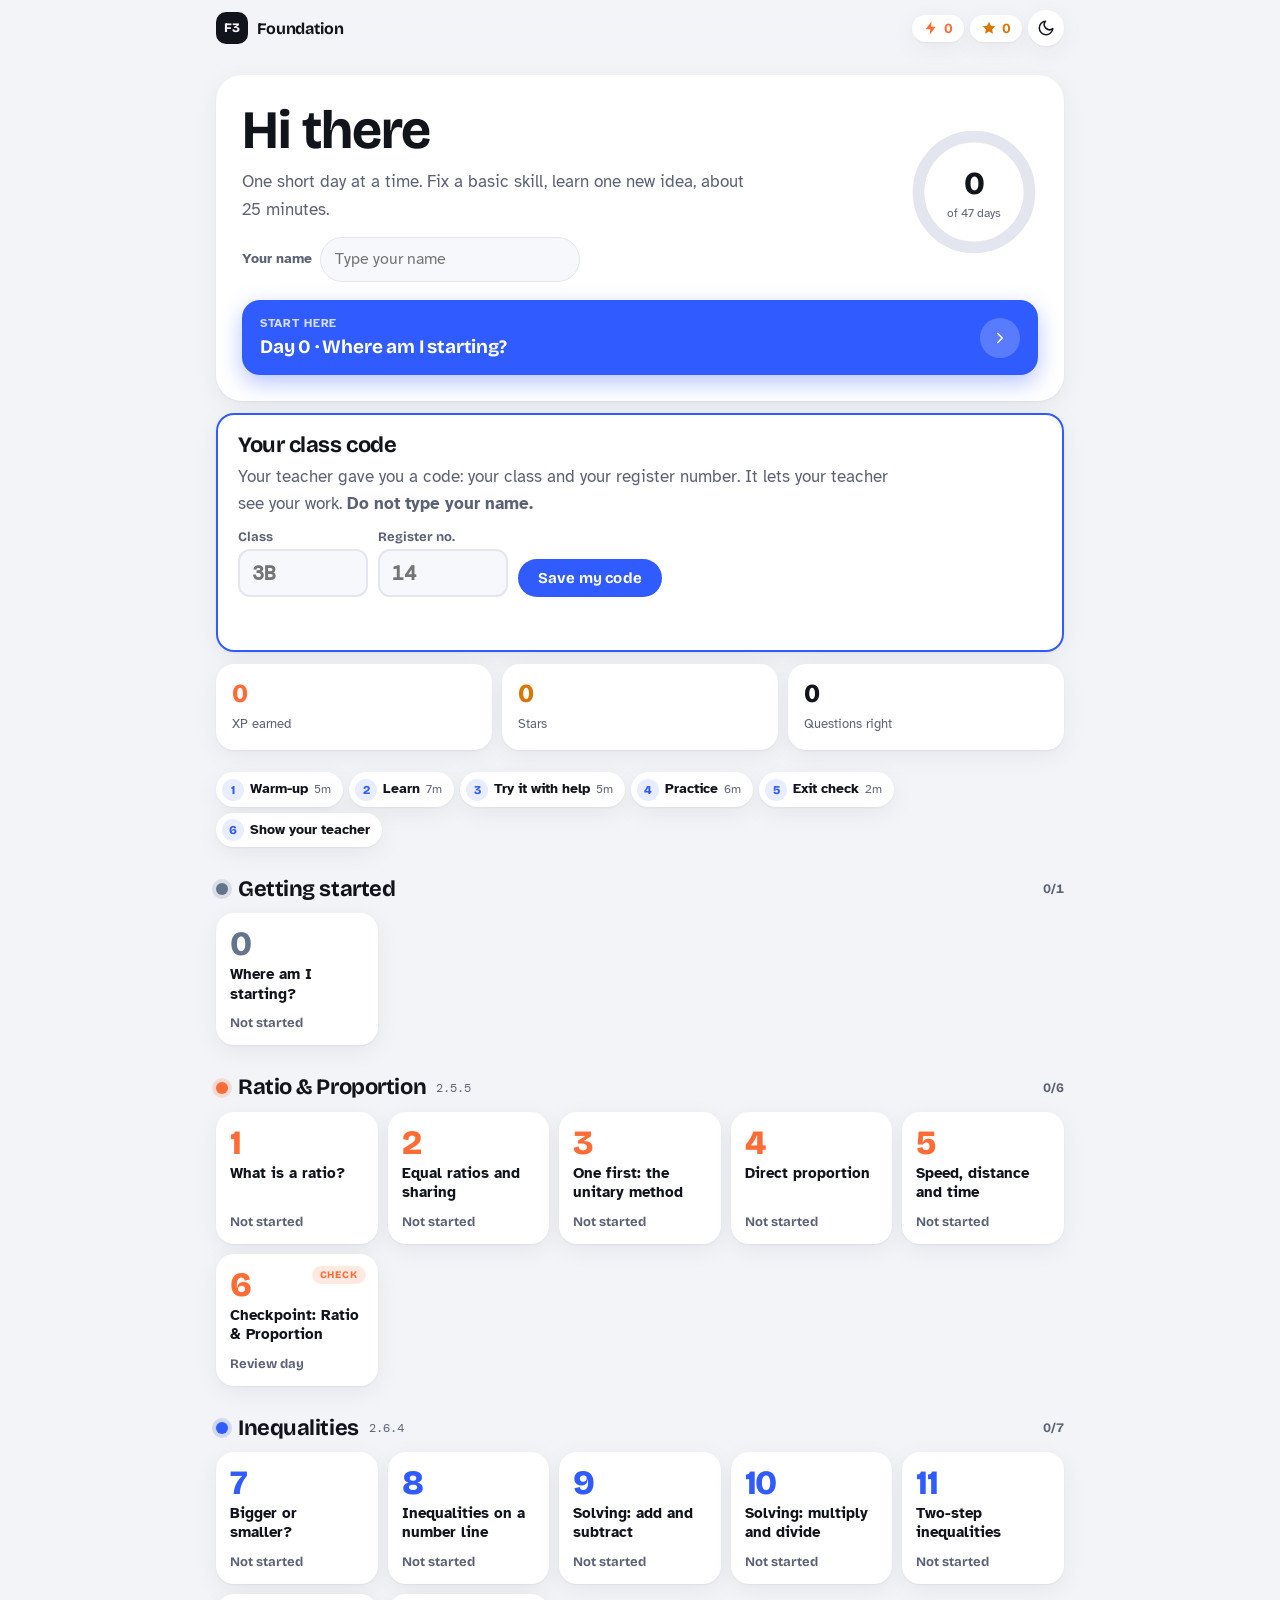
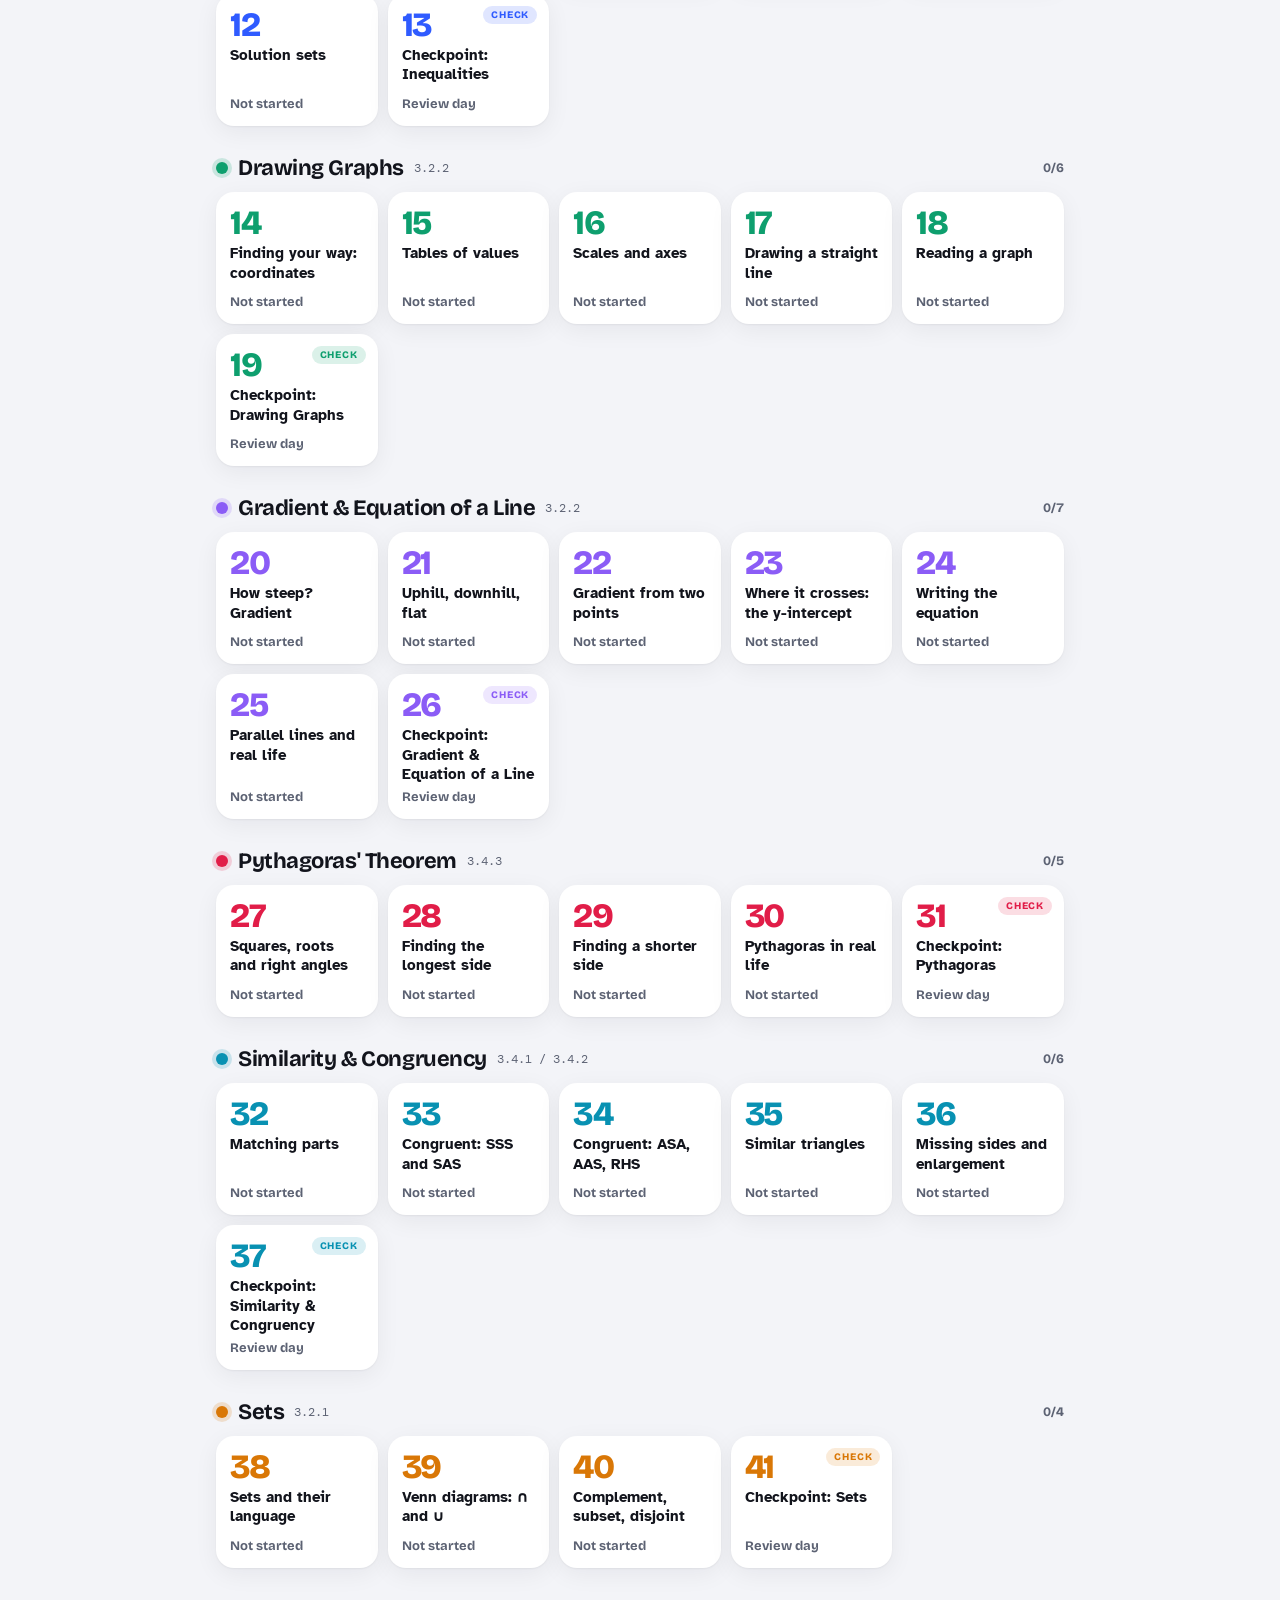
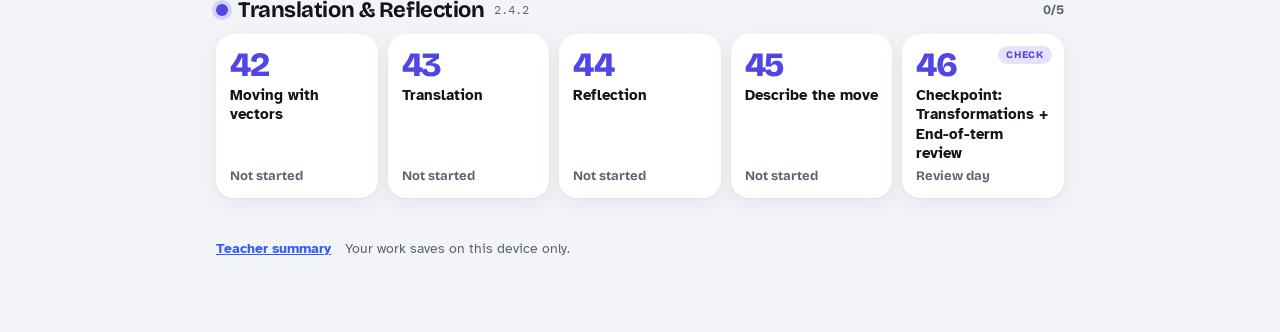
==== foundation/index.html @ f7267030 "Add Form 3 Foundation Workbook (daily practice) with class-code response logging Co-Authored-By: Cla" ====
<!doctype html><html lang="en"><head><meta charset="utf-8"><meta name="viewport" content="width=device-width, initial-scale=1, viewport-fit=cover"><title>Form 3 Foundation Workbook</title><link rel="preconnect" href="https://fonts.googleapis.com"><link rel="preconnect" href="https://fonts.gstatic.com" crossorigin><link rel="stylesheet" href="https://fonts.googleapis.com/css2?family=Atkinson+Hyperlegible:ital,wght@0,400;0,700;1,400&family=Bricolage+Grotesque:opsz,wght@12..96,500..800&family=DM+Mono:wght@400;500&family=Fraunces:opsz,wght@9..144,600;9..144,700&family=IBM+Plex+Sans:wght@400;600;700&display=swap"><style>@media screen{/* ===== Screen UI v2 — modern, minimal, teen-friendly ===== */
:root{
  --bg:#F3F4F8;--surface:#FFFFFF;--surface-2:#F7F8FB;--ink:#12141C;--muted:#5C6273;--line:#E3E6EE;
  --accent:#2F5BFF;--accent-ink:#FFFFFF;--accent-soft:#E8EDFF;--pop:#FF6B35;--pop-soft:#FFEDE4;
  --ok:#0E9F6E;--ok-bg:#E3F6EE;--no:#E0474C;--no-bg:#FDECEC;--hint-bg:#FFF5DC;
  --t0:#64748B;--t1:#FF6B35;--t2:#2F5BFF;--t3:#0E9F6E;--t4:#8B5CF6;--t5:#E11D48;--t6:#0891B2;--t7:#D97706;--t8:#4F46E5;
  /* diagram tokens */
  --grid:#E4E7EF;--grid-bg:#FFFFFF;--axis:#2B2F3A;--plot:#FF6B35;--navy-2:#2F5BFF;--copper:#FF6B35;--sage:#0E9F6E;--tint:#EEF1F8;
  --shadow:0 1px 2px #12141c0d,0 6px 24px #12141c0f;--shadow-2:0 2px 4px #12141c14,0 14px 40px #12141c1f;
  --r:18px;--r-sm:12px;
  --f-display:'Bricolage Grotesque','Segoe UI Variable Display','Segoe UI',system-ui,sans-serif;
  --f-body:'Atkinson Hyperlegible','Segoe UI',system-ui,-apple-system,Roboto,Arial,sans-serif;
  --f-mono:'DM Mono',ui-monospace,Consolas,monospace;
}
@media (prefers-color-scheme:dark){:root:not([data-theme="light"]){color-scheme:dark;
  --bg:#0D0F14;--surface:#161921;--surface-2:#1D212B;--ink:#EDEFF5;--muted:#9BA2B4;--line:#2A2F3B;
  --accent:#7D98FF;--accent-ink:#0D0F14;--accent-soft:#1E2847;--pop:#FF8A5C;--pop-soft:#3A2218;
  --ok:#3DD68C;--ok-bg:#12301F;--no:#FF6B6E;--no-bg:#3A1A1C;--hint-bg:#352D19;
  --t0:#94A3B8;--t1:#FF8A5C;--t2:#7D98FF;--t3:#3DD68C;--t4:#A78BFA;--t5:#FB7185;--t6:#22D3EE;--t7:#FBBF24;--t8:#818CF8;
  --grid:#2A2F3B;--grid-bg:#161921;--axis:#D9DDE7;--plot:#FF8A5C;--navy-2:#7D98FF;--copper:#FF8A5C;--sage:#3DD68C;--tint:#222734;
  --shadow:0 1px 2px #0006,0 6px 24px #0005;--shadow-2:0 2px 4px #0008,0 14px 40px #0007;}}
:root[data-theme="dark"]{color-scheme:dark;
  --bg:#0D0F14;--surface:#161921;--surface-2:#1D212B;--ink:#EDEFF5;--muted:#9BA2B4;--line:#2A2F3B;
  --accent:#7D98FF;--accent-ink:#0D0F14;--accent-soft:#1E2847;--pop:#FF8A5C;--pop-soft:#3A2218;
  --ok:#3DD68C;--ok-bg:#12301F;--no:#FF6B6E;--no-bg:#3A1A1C;--hint-bg:#352D19;
  --t0:#94A3B8;--t1:#FF8A5C;--t2:#7D98FF;--t3:#3DD68C;--t4:#A78BFA;--t5:#FB7185;--t6:#22D3EE;--t7:#FBBF24;--t8:#818CF8;
  --grid:#2A2F3B;--grid-bg:#161921;--axis:#D9DDE7;--plot:#FF8A5C;--navy-2:#7D98FF;--copper:#FF8A5C;--sage:#3DD68C;--tint:#222734;
  --shadow:0 1px 2px #0006,0 6px 24px #0005;--shadow-2:0 2px 4px #0008,0 14px 40px #0007;}
:root[data-theme="light"]{color-scheme:light}

*{box-sizing:border-box}
html{-webkit-text-size-adjust:100%}
body{margin:0;background:var(--bg);color:var(--ink);font:17px/1.6 var(--f-body);-webkit-font-smoothing:antialiased}
#app{max-width:880px;margin:0 auto;padding-inline:16px;padding-block:0 72px}
h1,h2,h3{font-family:var(--f-display);font-weight:700;line-height:1.1;letter-spacing:-.02em;text-wrap:balance;margin:0}
a{color:var(--accent)}
button{font:inherit;color:inherit}
:focus-visible{outline:3px solid var(--accent);outline-offset:2px;border-radius:8px}
.sr{position:absolute;width:1px;height:1px;overflow:hidden;clip:rect(0 0 0 0)}
.tiny{font-size:13px;color:var(--muted)}
.t0{--tc:var(--t0)}.t1{--tc:var(--t1)}.t2{--tc:var(--t2)}.t3{--tc:var(--t3)}.t4{--tc:var(--t4)}.t5{--tc:var(--t5)}.t6{--tc:var(--t6)}.t7{--tc:var(--t7)}.t8{--tc:var(--t8)}
.ico{width:18px;height:18px;flex:none;fill:none;stroke:currentColor;stroke-width:2;stroke-linecap:round;stroke-linejoin:round}

/* ---------- top bar ---------- */
.topbar{position:sticky;top:env(safe-area-inset-top,0px);z-index:20;margin-inline:-16px;padding:10px 16px;display:flex;align-items:center;gap:10px;
  background:color-mix(in srgb,var(--bg) 82%,transparent);backdrop-filter:saturate(1.4) blur(14px);-webkit-backdrop-filter:saturate(1.4) blur(14px);border-bottom:1px solid transparent}
.topbar.scrolled{border-bottom-color:var(--line)}
.brand{display:flex;align-items:center;gap:9px;text-decoration:none;color:var(--ink);font:700 16px var(--f-display);letter-spacing:-.01em}
.brand-mark{display:grid;place-items:center;width:32px;height:32px;border-radius:10px;background:var(--ink);color:var(--bg);font:800 13px var(--f-display)}
.back{display:inline-flex;align-items:center;gap:6px;text-decoration:none;color:var(--ink);font-weight:700;padding:6px 12px 6px 8px;border-radius:999px;background:var(--surface);box-shadow:var(--shadow)}
.tb-title{font:700 15px var(--f-display);color:var(--muted);white-space:nowrap;overflow:hidden;text-overflow:ellipsis}
.tb-right{margin-left:auto;display:flex;gap:6px;align-items:center}
.chip{display:inline-flex;align-items:center;gap:5px;padding:5px 11px;border-radius:999px;background:var(--surface);box-shadow:var(--shadow);font:700 14px var(--f-display);font-variant-numeric:tabular-nums;white-space:nowrap}
.chip.xp{color:var(--pop)}
.chip.star{color:var(--t7)}
.chip .ico{width:16px;height:16px}
.chip.xp .ico,.chip.star .ico{fill:currentColor;stroke:none}
.iconbtn{display:grid;place-items:center;width:36px;height:36px;border-radius:999px;border:0;background:var(--surface);box-shadow:var(--shadow);cursor:pointer;color:var(--ink)}
.linkbtn{background:none;border:0;padding:0;color:var(--accent);font-weight:700;cursor:pointer;font-size:14px}
.xp-float{position:absolute;right:52px;top:14px;font:800 16px var(--f-display);color:var(--pop);pointer-events:none;animation:xpf 1.1s ease-out forwards}
@keyframes xpf{0%{opacity:0;transform:translateY(6px) scale(.8)}20%{opacity:1;transform:translateY(0) scale(1.1)}100%{opacity:0;transform:translateY(-26px) scale(1)}}
.chip.bump{animation:bump .5s ease}
@keyframes bump{40%{transform:scale(1.18)}}

/* ---------- home ---------- */
.hero{margin-top:18px;padding:26px;border-radius:26px;background:var(--surface);box-shadow:var(--shadow);display:grid;grid-template-columns:1fr auto;gap:18px 26px;align-items:center}
.hello{font-size:clamp(34px,7vw,54px)}
.hello .nm{color:var(--accent)}
.hero-sub{margin:8px 0 0;color:var(--muted);max-width:46ch}
.namebox{display:flex;gap:8px;align-items:center;margin-top:14px;flex-wrap:wrap}
.namebox label{font-size:14px;font-weight:700;color:var(--muted)}
.namebox input{font:inherit;font-size:16px;padding:9px 14px;border:1.5px solid var(--line);border-radius:999px;background:var(--surface-2);color:var(--ink);min-width:0;flex:1;max-width:260px}
.namebox input:focus{border-color:var(--accent);outline:0}
.ring{position:relative;width:128px;height:128px}
.ring svg{width:100%;height:100%;transform:rotate(-90deg)}
.ring .rb{fill:none;stroke:var(--line);stroke-width:11}
.ring .rf{fill:none;stroke:var(--accent);stroke-width:11;stroke-linecap:round;transition:stroke-dashoffset .8s ease}
.ring-t{position:absolute;inset:0;display:grid;place-content:center;text-align:center;line-height:1}
.ring-t b{font:800 32px var(--f-display);letter-spacing:-.03em}
.ring-t span{font-size:12px;color:var(--muted);margin-top:4px}
.cta{grid-column:1/-1;display:flex;align-items:center;gap:14px;padding:14px 18px;border-radius:var(--r);background:var(--accent);color:var(--accent-ink);text-decoration:none;box-shadow:0 8px 22px color-mix(in srgb,var(--accent) 35%,transparent);transition:transform .15s}
.cta:hover{transform:translateY(-2px)}
.cta small{display:block;font-size:12px;letter-spacing:.06em;text-transform:uppercase;opacity:.8;font-weight:700}
.cta strong{font:700 19px var(--f-display);letter-spacing:-.01em}
.cta .go{margin-left:auto;display:grid;place-items:center;width:40px;height:40px;border-radius:999px;background:color-mix(in srgb,var(--accent-ink) 20%,transparent)}
.stats{display:grid;grid-template-columns:repeat(3,1fr);gap:10px;margin-top:12px}
.stat{padding:14px 16px;border-radius:var(--r);background:var(--surface);box-shadow:var(--shadow)}
.stat b{display:block;font:800 26px var(--f-display);letter-spacing:-.02em;font-variant-numeric:tabular-nums}
.stat span{font-size:13px;color:var(--muted)}
.stat.xp b{color:var(--pop)}.stat.st b{color:var(--t7)}
.flow{display:flex;flex-wrap:wrap;gap:6px;margin:22px 0 4px;padding:0;list-style:none;counter-reset:f}
.flow li{counter-increment:f;display:flex;align-items:center;gap:6px;padding:6px 12px 6px 6px;border-radius:999px;background:var(--surface);font-size:14px;font-weight:700;box-shadow:var(--shadow)}
.flow li::before{content:counter(f);display:grid;place-items:center;width:22px;height:22px;border-radius:999px;background:var(--accent-soft);color:var(--accent);font:800 12px var(--f-display)}
.flow li span{font-weight:400;color:var(--muted);font-size:12px}
.topic{margin-top:30px}
.topic-h{display:flex;align-items:center;gap:10px;margin-bottom:12px}
.dot{width:12px;height:12px;border-radius:999px;background:var(--tc);flex:none;box-shadow:0 0 0 4px color-mix(in srgb,var(--tc) 18%,transparent)}
.topic-h h2{font-size:22px}
.topic-h .code{font:12px var(--f-mono);color:var(--muted)}
.topic-h .tprog{margin-left:auto;font:700 13px var(--f-display);color:var(--muted);font-variant-numeric:tabular-nums}
.daygrid{display:grid;grid-template-columns:repeat(auto-fill,minmax(160px,1fr));gap:10px}
.daycard{position:relative;display:flex;flex-direction:column;gap:4px;min-height:132px;padding:14px;border-radius:var(--r);background:var(--surface);box-shadow:var(--shadow);text-decoration:none;color:var(--ink);transition:transform .15s,box-shadow .15s;overflow:hidden}
.daycard:hover{transform:translateY(-3px);box-shadow:var(--shadow-2)}
.daycard .dn{font:800 34px/1 var(--f-display);letter-spacing:-.04em;color:var(--tc)}
.daycard .dt{font-weight:700;line-height:1.3;font-size:15px}
.daycard .tag{position:absolute;right:12px;top:12px;font:800 10px var(--f-display);letter-spacing:.08em;text-transform:uppercase;padding:3px 8px;border-radius:999px;background:color-mix(in srgb,var(--tc) 15%,transparent);color:var(--tc)}
.daycard .bar{margin-top:auto;height:6px;border-radius:999px;background:var(--line);overflow:hidden}
.daycard .bar span{display:block;height:100%;background:var(--tc);border-radius:999px}
.daycard .state{margin-top:auto;display:flex;align-items:center;gap:6px;font:700 13px var(--f-display);color:var(--muted)}
.daycard.done{background:linear-gradient(160deg,color-mix(in srgb,var(--tc) 14%,var(--surface)),var(--surface) 60%)}
.daycard.done .state{color:var(--ok)}
.daycard .state .ico{width:16px;height:16px}
.daycard .state .stars{color:var(--t7)}
.foot{margin-top:40px;display:flex;gap:14px;flex-wrap:wrap;align-items:center;font-size:14px;color:var(--muted)}

/* ---------- day ---------- */
.stepper{position:sticky;top:calc(env(safe-area-inset-top,0px) + 57px);z-index:19;display:grid;grid-template-columns:repeat(5,1fr);gap:6px;margin-inline:-16px;padding:0 16px 10px;background:color-mix(in srgb,var(--bg) 82%,transparent);backdrop-filter:blur(14px);-webkit-backdrop-filter:blur(14px)}
.step{display:grid;gap:5px;text-decoration:none;color:var(--muted);font:700 11px var(--f-display);letter-spacing:.02em}
.step i{display:block;height:6px;border-radius:999px;background:var(--line);overflow:hidden}
.step i b{display:block;height:100%;width:0;background:var(--tc);border-radius:999px;transition:width .4s ease}
.step.full{color:var(--ink)}
.day-head{padding:22px 0 6px;display:grid;gap:10px}
.tchip{justify-self:start;display:inline-flex;align-items:center;gap:8px;padding:5px 12px 5px 8px;border-radius:999px;background:color-mix(in srgb,var(--tc) 14%,transparent);color:var(--tc);font:700 13px var(--f-display)}
.tchip .dot{width:9px;height:9px;box-shadow:none}
.day-head h1{font-size:clamp(32px,6.5vw,48px)}
.day-head h1 .dnum{display:block;font:800 15px var(--f-display);letter-spacing:.02em;color:var(--tc);margin-bottom:6px}
.goal{display:flex;gap:12px;align-items:flex-start;padding:14px 16px;border-radius:var(--r);background:var(--surface);box-shadow:var(--shadow)}
.goal .gi{display:grid;place-items:center;width:34px;height:34px;border-radius:10px;background:color-mix(in srgb,var(--tc) 15%,transparent);color:var(--tc);flex:none}
.goal small{display:block;font:800 11px var(--f-display);letter-spacing:.08em;text-transform:uppercase;color:var(--muted)}
.goal p{margin:0;font-weight:700}
.vocab{margin-top:10px;display:flex;flex-wrap:wrap;gap:8px}
.vocab .vt{width:100%;font:800 11px var(--f-display);letter-spacing:.08em;text-transform:uppercase;color:var(--muted)}
.vocab details{border-radius:14px;background:var(--surface);box-shadow:var(--shadow);padding:8px 14px;max-width:100%}
.vocab summary{cursor:pointer;font-weight:700;color:var(--tc);list-style:none;display:flex;align-items:center;gap:6px}
.vocab summary::-webkit-details-marker{display:none}
.vocab summary::after{content:'+';font:700 16px var(--f-display);color:var(--muted)}
.vocab details[open] summary::after{content:'−'}
.vocab details p{margin:4px 0 2px;font-size:15px}
.sec{margin-top:36px;scroll-margin-top:120px}
.sec-h{display:flex;align-items:center;gap:12px}
.sec-n{display:grid;place-items:center;width:34px;height:34px;border-radius:11px;background:var(--tc,var(--accent));color:#fff;font:800 16px var(--f-display);flex:none}
.sec-h h2{font-size:24px}
.min{margin-left:auto;font:700 12px var(--f-display);color:var(--muted);padding:4px 10px;border-radius:999px;background:var(--surface);white-space:nowrap}
.sec-b{margin:6px 0 14px 46px;color:var(--muted);font-size:15px}
.lp{margin:12px 0;max-width:65ch}
.keybox{margin:14px 0;padding:16px 18px;border-radius:var(--r);background:color-mix(in srgb,var(--tc,var(--accent)) 9%,var(--surface));box-shadow:inset 0 0 0 1.5px color-mix(in srgb,var(--tc,var(--accent)) 35%,transparent)}
.kt{font:800 13px var(--f-display);letter-spacing:.04em;text-transform:uppercase;color:var(--tc,var(--accent));margin-bottom:6px}
.tip{margin:12px 0;padding:12px 16px;border-radius:var(--r);background:var(--hint-bg)}
.tip-l{font:800 11px var(--f-display);text-transform:uppercase;letter-spacing:.08em;color:var(--pop);margin-right:6px}
.example{margin:16px 0;padding:18px;border-radius:var(--r);background:var(--surface);box-shadow:var(--shadow)}
.ex-t{font:700 18px var(--f-display);margin-bottom:4px}
.ex-p{margin-bottom:6px;color:var(--muted)}
.steps{margin:10px 0 0;padding:0;list-style:none;counter-reset:s;display:grid;gap:6px}
.steps li{counter-increment:s;display:flex;gap:10px;align-items:baseline}
.steps li::before{content:counter(s);flex:none;display:grid;place-items:center;width:22px;height:22px;border-radius:7px;background:var(--surface-2);color:var(--muted);font:800 12px var(--f-display);transform:translateY(-1px)}
.ex-a{margin-top:12px;padding:10px 14px;border-radius:12px;background:var(--ok-bg);font-weight:700}
.ex-a span{font:800 11px var(--f-display);text-transform:uppercase;letter-spacing:.08em;color:var(--ok);margin-right:8px}
.fig{margin:12px 0;overflow-x:auto;max-width:100%}
.fig svg{display:block;max-width:100%;height:auto}
figure.fig{margin:14px 0}
figcaption{font-size:14px;color:var(--muted);margin-top:6px}

/* items */
.item{position:relative;margin:12px 0;padding:18px;border-radius:var(--r);background:var(--surface);box-shadow:var(--shadow);transition:box-shadow .25s,transform .25s}
.item.is-ok{box-shadow:inset 0 0 0 2px var(--ok),var(--shadow)}
.item.is-no{box-shadow:inset 0 0 0 2px color-mix(in srgb,var(--no) 70%,transparent),var(--shadow);animation:shake .35s}
@keyframes shake{25%{transform:translateX(-4px)}50%{transform:translateX(4px)}75%{transform:translateX(-2px)}}
.item.is-ok::after{content:'';position:absolute;right:16px;top:16px;width:26px;height:26px;border-radius:999px;background:var(--ok) url("data:image/svg+xml,%3Csvg xmlns='http://www.w3.org/2000/svg' viewBox='0 0 24 24' fill='none' stroke='white' stroke-width='3' stroke-linecap='round' stroke-linejoin='round'%3E%3Cpath d='M5 12.5l4.5 4.5L19 7.5'/%3E%3C/svg%3E") center/16px no-repeat;animation:pop .35s ease}
@keyframes pop{0%{transform:scale(0)}70%{transform:scale(1.2)}100%{transform:scale(1)}}
.item-head{display:flex;gap:8px;align-items:center;margin-bottom:6px;padding-right:34px}
.qno{font:800 13px var(--f-display);color:var(--tc,var(--accent));background:color-mix(in srgb,var(--tc,var(--accent)) 12%,transparent);padding:2px 10px;border-radius:999px}
.lvl{display:inline-flex;align-items:center;gap:1px;color:var(--pop);font-size:9px;letter-spacing:1px}
.lvl em{font:700 11px var(--f-display);font-style:normal;color:var(--muted);margin-right:4px;letter-spacing:.02em}
.lvl-off{color:var(--line)}
.skill{font-size:12px;color:var(--muted)}
.q{margin:4px 0 12px;font-size:17.5px}
.ansrow{display:flex;gap:8px;align-items:center;flex-wrap:wrap}
input.ans,textarea.ans{font:600 19px var(--f-mono);padding:10px 16px;border:2px solid var(--line);border-radius:14px;background:var(--surface-2);color:var(--ink);width:14em;max-width:100%;transition:border-color .15s,background .15s}
input.ans:focus,textarea.ans:focus{border-color:var(--accent);background:var(--surface);outline:0}
textarea.ans{width:100%;font:16px var(--f-body)}
input.ans.num{width:8.5em}
.is-ok input.ans{border-color:var(--ok);background:var(--ok-bg)}
.unit{font-weight:700;color:var(--muted)}
.keys{display:flex;flex-wrap:wrap;gap:5px;margin-top:8px}
.key{min-width:36px;height:34px;padding:0 9px;border:0;border-radius:10px;background:var(--surface-2);box-shadow:inset 0 0 0 1px var(--line);cursor:pointer;font:600 15px var(--f-mono)}
.key:hover{background:var(--accent-soft)}
.opts{display:grid;gap:8px}
.opt{display:flex;gap:12px;align-items:center;text-align:left;padding:11px 14px;border:0;border-radius:14px;background:var(--surface-2);box-shadow:inset 0 0 0 1.5px var(--line);cursor:pointer;transition:box-shadow .15s,background .15s}
.opt:hover{box-shadow:inset 0 0 0 2px var(--accent)}
.opt.sel{background:var(--accent-soft);box-shadow:inset 0 0 0 2px var(--accent)}
.item.is-ok .opt.sel{background:var(--ok-bg);box-shadow:inset 0 0 0 2px var(--ok)}
.item.is-no .opt.sel{background:var(--no-bg);box-shadow:inset 0 0 0 2px var(--no)}
.ol{display:grid;place-items:center;width:28px;height:28px;border-radius:9px;background:var(--surface);box-shadow:inset 0 0 0 1.5px var(--line);font:800 13px var(--f-display);flex:none}
.opt.sel .ol{background:var(--accent);color:var(--accent-ink);box-shadow:none}
.item.is-ok .opt.sel .ol{background:var(--ok)}
.tpl{line-height:2.6}
input.blank{font:600 17px var(--f-mono);padding:3px 6px;border:0;border-radius:10px;background:var(--surface-2);box-shadow:inset 0 0 0 2px var(--line);color:var(--ink);text-align:center;max-width:100%;transition:box-shadow .15s}
input.blank:focus{outline:0;box-shadow:inset 0 0 0 2px var(--accent);background:var(--surface)}
input.blank.b-ok{box-shadow:inset 0 0 0 2px var(--ok);background:var(--ok-bg)}
input.blank.b-no{box-shadow:inset 0 0 0 2px var(--no);background:var(--no-bg)}
.actions{display:flex;flex-wrap:wrap;gap:8px;align-items:center;margin-top:12px}
.actions.inl{display:contents}
.ansrow .fb{flex-basis:100%}
.btn{display:inline-flex;align-items:center;gap:6px;padding:10px 20px;border-radius:999px;border:0;background:var(--ink);color:var(--bg);font:700 15px var(--f-display);letter-spacing:.01em;cursor:pointer;transition:transform .12s,filter .12s}
.btn:hover{transform:translateY(-1px)}
.btn:active{transform:translateY(1px)}
.btn.check{background:var(--accent);color:var(--accent-ink)}
.btn.ghost{background:transparent;color:var(--ink);box-shadow:inset 0 0 0 1.5px var(--line)}
.btn.sm{padding:6px 14px;font-size:14px}
.btn.big{padding:14px 26px;font-size:17px}
.fb{font-weight:700;font-size:15px}
.fb:empty{display:none}
.is-ok .fb{color:var(--ok)}.is-no .fb{color:var(--no)}
.hint{margin-top:10px;padding:10px 14px;border-radius:12px;background:var(--hint-bg);font-size:15px}
.sol{margin-top:10px;padding:12px 14px;border-radius:12px;background:var(--surface-2);box-shadow:inset 0 0 0 1px var(--line);font-size:15px}
.ans-shown{margin-top:6px;font-weight:700}
.selfmark{display:flex;gap:8px;margin-top:8px}
.nl-ctl{display:flex;flex-wrap:wrap;gap:8px;align-items:center;margin-top:8px}
.seg{display:inline-flex;padding:3px;border-radius:999px;background:var(--surface-2);box-shadow:inset 0 0 0 1px var(--line)}
.nlb{padding:6px 12px;border:0;border-radius:999px;background:transparent;cursor:pointer;font:700 14px var(--f-display)}
.nlb:hover{background:var(--surface);box-shadow:var(--shadow)}
.plot-i svg,.venn-i svg,.nl-i svg{cursor:pointer;touch-action:manipulation;border-radius:12px}
@media (min-width:720px){.s-warmup{display:grid;grid-template-columns:1fr 1fr;column-gap:12px}.s-warmup>.sec-h,.s-warmup>.sec-b{grid-column:1/-1}.s-warmup .item{margin:6px 0}}

/* finish */
.finish{padding:22px;border-radius:24px;background:var(--surface);box-shadow:var(--shadow)}
.score{display:grid;grid-template-columns:1fr 1fr;gap:10px;margin:14px 0}
.score>div{padding:14px;border-radius:var(--r-sm);background:var(--surface-2);font-size:14px;color:var(--muted)}
.score b{display:block;font:800 28px var(--f-display);color:var(--ink);font-variant-numeric:tabular-nums}
.conf{border:0;padding:0;margin:14px 0;display:grid;grid-template-columns:repeat(3,1fr);gap:8px}
.conf legend{font:700 16px var(--f-display);margin-bottom:8px;padding:0}
.cf{display:grid;justify-items:center;gap:6px;padding:14px 8px;border-radius:var(--r-sm);border:0;background:var(--surface-2);box-shadow:inset 0 0 0 1.5px var(--line);cursor:pointer;font:700 14px var(--f-display);text-align:center}
.cf svg{width:30px;height:30px}
.cf[data-c="good"]{--cc:var(--ok)}.cf[data-c="ok"]{--cc:var(--t7)}.cf[data-c="help"]{--cc:var(--no)}
.cf svg{stroke:var(--cc)}
.cf.sel{background:color-mix(in srgb,var(--cc) 14%,var(--surface));box-shadow:inset 0 0 0 2px var(--cc)}
.qlab{display:block;font:700 16px var(--f-display);margin-top:14px}
#qn{width:100%;margin-top:6px;font:16px var(--f-body);padding:12px 14px;border:2px solid var(--line);border-radius:14px;background:var(--surface-2);color:var(--ink)}
#qn:focus{outline:0;border-color:var(--accent)}
.markdone{margin-top:14px;width:100%;justify-content:center;background:var(--accent);color:var(--accent-ink)}
.markdone.is-done{background:var(--ok);color:#fff}
.pager{display:flex;justify-content:space-between;gap:10px;margin-top:26px}
.pager a{display:inline-flex;align-items:center;gap:6px;padding:10px 16px;border-radius:999px;background:var(--surface);box-shadow:var(--shadow);text-decoration:none;color:var(--ink);font:700 15px var(--f-display)}
.tblwrap{overflow-x:auto;max-width:100%}
table.dtable{border-collapse:separate;border-spacing:0;margin:10px 0;font:600 15px var(--f-mono);border-radius:12px;overflow:hidden;box-shadow:inset 0 0 0 1.5px var(--line)}
.dtable th,.dtable td{border-right:1.5px solid var(--line);border-bottom:1.5px solid var(--line);padding:6px 14px;text-align:center;min-width:46px;background:var(--surface)}
.dtable tr>*:last-child{border-right:0}.dtable tbody tr:last-child>*{border-bottom:0}
.dtable thead th,.dtable tbody th{background:var(--surface-2);color:var(--muted)}
.tblank{display:inline-block;width:2em}

/* teacher */
table.sum{border-collapse:collapse;width:100%;font-size:14px;margin-top:12px;background:var(--surface);border-radius:var(--r);overflow:hidden;box-shadow:var(--shadow)}
.sum th,.sum td{border-bottom:1px solid var(--line);padding:9px 10px;text-align:left;vertical-align:top}
.sum th{font:800 11px var(--f-display);letter-spacing:.06em;text-transform:uppercase;color:var(--muted);background:var(--surface-2)}
.sum .nm{font-family:var(--f-mono);font-variant-numeric:tabular-nums;white-space:nowrap}
.sum .warn{color:var(--no);font-weight:700}
.sum tr.dim td{color:var(--muted)}
.pill{display:inline-block;font:700 12px var(--f-display);padding:3px 10px;border-radius:999px;background:var(--surface-2)}
.pill.c-good{background:var(--ok-bg);color:var(--ok)}.pill.c-ok{background:var(--hint-bg);color:var(--t7)}.pill.c-help{background:var(--no-bg);color:var(--no)}
.tactions{margin-top:14px;display:flex;gap:10px;align-items:center}
.sumtext{width:100%;margin-top:8px;font:13px var(--f-mono)}
.danger{margin-top:30px}
.eyebrow{font:800 12px var(--f-display);letter-spacing:.08em;text-transform:uppercase;color:var(--muted)}
.ican{margin:0}

#printarea,#tokgal{display:none}
@media (max-width:600px){
  body{font-size:16px}
  .hero{grid-template-columns:1fr;padding:20px}
  .ring{width:104px;height:104px;grid-row:1;justify-self:start}
  .stats{grid-template-columns:repeat(3,1fr)}
  .stat{padding:12px}.stat b{font-size:22px}
  .sec-b{margin-left:0}
  .item{padding:14px}
  .step span{display:none}
  .tb-title{display:none}
  .conf{grid-template-columns:1fr}
  .cf{grid-auto-flow:column;justify-content:start}
}
@media (prefers-reduced-motion:reduce){*{transition:none!important;animation:none!important}}
input.ans::placeholder{font:500 16px var(--f-body);color:var(--muted);opacity:.8}

.codecard{margin-top:12px;padding:20px 22px;border-radius:var(--r);background:var(--surface);box-shadow:inset 0 0 0 2px var(--accent),var(--shadow)}
.codecard h2{font-size:22px}
.codecard p{margin:6px 0 12px;color:var(--muted);max-width:60ch}
.code-row{display:flex;gap:10px;align-items:flex-end;flex-wrap:wrap}
.code-row label{display:grid;gap:4px;font:700 13px var(--f-display);color:var(--muted)}
.code-row input{font:600 20px var(--f-mono);width:6.5em;padding:9px 12px;border:2px solid var(--line);border-radius:12px;background:var(--surface-2);color:var(--ink);text-transform:uppercase}
.code-row input:focus{outline:0;border-color:var(--accent)}
.code-err{color:var(--no);font-weight:700;min-height:1em;margin:8px 0 0}
.sync{margin:10px 0 0;font-size:14px;font-weight:700;text-align:center}
.sync.ok{color:var(--ok)}.sync.wait{color:var(--muted)}
.namebox small{font-weight:400}
/* inline maths */
.frac{display:inline-flex;flex-direction:column;vertical-align:middle;text-align:center;font-size:.9em;line-height:1.1;margin:0 2px}
.frac>span:first-child{border-bottom:1.5px solid currentColor;padding:0 2px}
.vec{display:inline-flex;align-items:center;vertical-align:middle;margin:0 2px}
.vb{font-size:2.1em;font-weight:200;line-height:1;transform:scaleX(.6)}
.vc{display:inline-flex;flex-direction:column;text-align:center;line-height:1.15;font-size:.95em;padding:0 1px}

/* svg */
.dg text{font-family:var(--f-body);fill:var(--ink)}
.g-bg{fill:var(--grid-bg)}
.g-minor{stroke:var(--grid);stroke-width:1}
.g-axis{stroke:var(--axis);stroke-width:1.6}
.g-ahead{fill:var(--axis)}
.g-ahead2{fill:var(--copper)}
.g-num{font-size:11px;fill:var(--muted)!important}
.g-leg{font-size:13px;font-weight:700;fill:var(--navy-2)!important}
.g-axl{font-size:13px;font-style:italic;font-weight:600}
.g-line{stroke:var(--navy-2);stroke-width:2.4}
.g-llab{font-size:12.5px;font-weight:700;fill:var(--navy-2)!important;paint-order:stroke;stroke:var(--grid-bg);stroke-width:4px;stroke-linejoin:round}
.g-poly{stroke-width:2}
.g-poly.object{fill:color-mix(in srgb,var(--navy-2) 22%,transparent);stroke:var(--navy-2)}
.g-poly.image{fill:color-mix(in srgb,var(--copper) 25%,transparent);stroke:var(--copper)}
.g-poly.ghost{fill:none;stroke:var(--muted);stroke-dasharray:5 4}
.g-plab{font-size:13px;font-weight:700}
.g-mirror{stroke:var(--sage);stroke-width:2.4;stroke-dasharray:8 5}
.g-mlab{font-size:12px;font-weight:600;fill:var(--sage)!important}
.g-arrow{stroke:var(--copper);stroke-width:2.2}
.g-run,.g-rise{fill:none;stroke-width:2.4;stroke-dasharray:6 3}
.g-run{stroke:var(--sage)}.g-rise{stroke:var(--copper)}
.g-rlab,.g-ptl,.g-mlab,.g-plab,.u-ptl{paint-order:stroke;stroke:var(--grid-bg);stroke-width:3.5px;stroke-linejoin:round}
.g-rlab{font-size:12px;font-weight:700}
.g-rlab.run{fill:var(--sage)!important}.g-rlab.rise{fill:var(--copper)!important}
.g-pt{fill:var(--ink)}
.g-ptl{font-size:12.5px;font-weight:700}
.u-pt{fill:var(--plot);stroke:var(--surface-2);stroke-width:2}
.u-ptl{font-size:11px;font-weight:600;fill:var(--plot)!important;font-family:var(--f-mono)!important}
.t-fill{fill:color-mix(in srgb,var(--navy-2) 12%,transparent);stroke:var(--ink);stroke-width:2}
.t-fill.t2{fill:color-mix(in srgb,var(--copper) 14%,transparent)}
.t-ra,.t-arc{fill:none;stroke:var(--ink);stroke-width:1.5}
.t-tick{stroke:var(--ink);stroke-width:1.8}
.t-lab{font-size:14px;font-weight:600}
.t-lab.hyp{fill:var(--copper)!important}
.t-ang{font-size:12px}
.t-v{font-size:14px;font-weight:700;font-style:italic}
.v-box{fill:var(--grid-bg);stroke:var(--ink);stroke-width:1.5}
.v-c{fill:none;stroke:var(--ink);stroke-width:2}
.v-sh{opacity:0;transition:opacity .15s}
.v-sh.on{opacity:1}
.v-shbg{fill:color-mix(in srgb,var(--copper) 28%,transparent)}
.v-hatch{stroke:var(--copper);stroke-width:2}
.v-u{font-size:16px;font-style:italic}
.v-set{font-size:16px;font-weight:700;font-style:italic}
.v-el{font-size:15px;font-weight:500;white-space:pre}
.n-axis{stroke:var(--axis);stroke-width:1.8}
.n-axhead{fill:var(--axis)}
.n-tick{stroke:var(--axis);stroke-width:1.5}
.n-num{font-size:13px}
.n-ray{stroke:var(--copper);stroke-width:4}
.n-ahead{fill:var(--copper)}
.n-dot{fill:var(--surface-2);stroke:var(--copper);stroke-width:2.5}
.n-dot.closed{fill:var(--copper)}
.n-dot.last{stroke-width:3.5}
.b-lab{font-size:14px;font-weight:600}
.b-u{stroke:var(--ink);stroke-width:1.5}
.b-u.b0{fill:color-mix(in srgb,var(--copper) 30%,transparent)}
.b-u.b1{fill:color-mix(in srgb,var(--navy-2) 28%,transparent)}
.b-u.b2{fill:color-mix(in srgb,var(--sage) 30%,transparent)}
.b-u.b3{fill:color-mix(in srgb,var(--t4) 30%,transparent)}
.b-brace{fill:none;stroke:var(--ink);stroke-width:1.5}
.b-tot,.b-val{font-size:14px;font-weight:700}
.s-tri{fill:var(--tint);stroke:var(--ink);stroke-width:2}
.s-l{stroke:var(--ink);stroke-width:2}
.s-big{font-size:28px;font-weight:700;font-family:var(--f-display)!important}
.s-x{font-size:20px}
.s-sm{font-size:10px;fill:var(--muted)!important}

#printarea,#tokgal{display:none}

}@media print{:root{
  --paper:#eee7d9;--surface:#fbf8f0;--surface-2:#fffdf9;--ink:#24231e;--muted:#6f6b62;--line:#d8cdbb;--line-2:#e6dccb;
  --navy:#173955;--navy-2:#2d5d83;--copper:#b7663b;--sage:#477456;
  --ok:#2f7a4a;--ok-bg:#e3f1e6;--no:#b3452f;--no-bg:#f8e4de;--hint-bg:#fdf3dc;
  --grid:#d9d2c3;--grid-bg:#fffdf8;--axis:#3b3a34;--plot:#b7663b;
  --t0:#6f6b62;--t1:#b7663b;--t2:#2d5d83;--t3:#477456;--t4:#7a5a9a;--t5:#a0472f;--t6:#2f7a78;--t7:#9a6b1f;--t8:#4a5f8f;
  --tint:#f4ede0;
  --shadow:0 10px 30px #30261b14;
  --r:12px;
  --f-display:'Fraunces','Lora',Georgia,'Times New Roman',serif;
  --f-body:'IBM Plex Sans','Carlito','Calibri',system-ui,-apple-system,'Segoe UI',Roboto,Arial,sans-serif;
  --f-mono:'DM Mono','DejaVu Sans Mono',ui-monospace,Consolas,monospace;
}
@media (prefers-color-scheme:dark){:root:not([data-theme="light"]){
  color-scheme:dark;
  --paper:#1b1a17;--surface:#24231f;--surface-2:#2b2a25;--ink:#efe9dc;--muted:#b3ab9b;--line:#454036;--line-2:#3a362e;
  --navy:#9cc1e3;--navy-2:#8fb6da;--copper:#e39a6d;--sage:#8cc39c;
  --ok:#8fd3a3;--ok-bg:#20382a;--no:#f0a08c;--no-bg:#42251e;--hint-bg:#3a3222;
  --grid:#4a453b;--grid-bg:#23221e;--axis:#e0d9c9;--plot:#e39a6d;
  --t0:#b3ab9b;--t1:#e39a6d;--t2:#8fb6da;--t3:#8cc39c;--t4:#c3a6e0;--t5:#eb9a82;--t6:#7fcfcb;--t7:#e0b766;--t8:#a7b8e6;
  --tint:#2e2b24;--shadow:0 10px 30px #00000040;
}}
:root[data-theme="dark"]{
  color-scheme:dark;
  --paper:#1b1a17;--surface:#24231f;--surface-2:#2b2a25;--ink:#efe9dc;--muted:#b3ab9b;--line:#454036;--line-2:#3a362e;
  --navy:#9cc1e3;--navy-2:#8fb6da;--copper:#e39a6d;--sage:#8cc39c;
  --ok:#8fd3a3;--ok-bg:#20382a;--no:#f0a08c;--no-bg:#42251e;--hint-bg:#3a3222;
  --grid:#4a453b;--grid-bg:#23221e;--axis:#e0d9c9;--plot:#e39a6d;
  --t0:#b3ab9b;--t1:#e39a6d;--t2:#8fb6da;--t3:#8cc39c;--t4:#c3a6e0;--t5:#eb9a82;--t6:#7fcfcb;--t7:#e0b766;--t8:#a7b8e6;
  --tint:#2e2b24;--shadow:0 10px 30px #00000040;
}
*{box-sizing:border-box}
html{-webkit-text-size-adjust:100%}
body{margin:0;background:var(--paper);color:var(--ink);font:17px/1.6 var(--f-body)}
#app{max-width:820px;margin:0 auto;padding-inline:16px;padding-block:18px 60px}
h1,h2,h3{font-family:var(--f-display);font-weight:650;line-height:1.15;text-wrap:balance;margin:0}
a{color:var(--navy-2)}
button{font:inherit;color:inherit}
:focus-visible{outline:3px solid var(--copper);outline-offset:2px}
.sr{position:absolute;width:1px;height:1px;overflow:hidden;clip:rect(0 0 0 0)}
.tiny{font-size:13px;color:var(--muted)}
.eyebrow{font:500 12px/1.4 var(--f-mono);letter-spacing:.08em;text-transform:uppercase;color:var(--muted)}
.t0{--tc:var(--t0)}.t1{--tc:var(--t1)}.t2{--tc:var(--t2)}.t3{--tc:var(--t3)}.t4{--tc:var(--t4)}.t5{--tc:var(--t5)}.t6{--tc:var(--t6)}.t7{--tc:var(--t7)}.t8{--tc:var(--t8)}

/* home */
.home-head{padding-block:18px 8px;display:grid;gap:12px}
.home-head h1{font-size:clamp(38px,8vw,60px);color:var(--navy)}
.lede{margin:0;max-width:60ch;color:var(--muted)}
.namebox{display:flex;gap:10px;align-items:center;flex-wrap:wrap}
.namebox label{font-weight:600}
.namebox input{font:inherit;padding:8px 12px;border:1.5px solid var(--line);border-radius:10px;background:var(--surface-2);color:var(--ink);min-width:0;flex:1;max-width:320px}
.overall{display:flex;gap:12px;align-items:center;font-size:14px;color:var(--muted)}
.ov-bar{flex:1;max-width:320px;height:10px;border-radius:99px;background:var(--line-2);overflow:hidden}
.ov-bar span{display:block;height:100%;background:var(--sage)}
.how{margin:18px 0 8px;padding:14px 16px;background:var(--surface);border:1px solid var(--line);border-radius:var(--r)}
.how h2{font-size:18px;margin-bottom:8px}
.how-steps{list-style:none;margin:0;padding:0;display:flex;flex-wrap:wrap;gap:8px}
.how-steps li{display:flex;gap:6px;align-items:baseline;padding:4px 10px;border-radius:99px;background:var(--tint);font-size:14px;counter-increment:hs}
.how-steps li span{font:12px var(--f-mono);color:var(--muted)}
.topic{margin-top:26px}
.topic-h{display:flex;align-items:baseline;gap:12px;flex-wrap:wrap;border-bottom:2px solid var(--tc);padding-bottom:6px;margin-bottom:12px}
.topic-h h2{font-size:24px;color:var(--tc)}
.code{font:12px var(--f-mono);color:var(--muted)}
.daygrid{display:grid;grid-template-columns:repeat(auto-fill,minmax(170px,1fr));gap:10px}
.daycard{display:grid;gap:4px;align-content:start;padding:12px 14px;background:var(--surface);border:1px solid var(--line);border-radius:var(--r);text-decoration:none;color:var(--ink);transition:transform .15s,box-shadow .15s}
.daycard:hover{transform:translateY(-2px);box-shadow:var(--shadow)}
.daycard.cp{background:var(--tint);border-style:dashed;border-color:var(--tc)}
.dn{font:500 12px var(--f-mono);color:var(--tc);letter-spacing:.05em;text-transform:uppercase}
.dt{font-weight:600;line-height:1.3}
.pill{justify-self:start;font-size:12px;padding:2px 9px;border-radius:99px;background:var(--line-2);color:var(--muted);margin-top:4px}
.pill.prog{background:var(--hint-bg);color:var(--ink)}
.pill.done{background:var(--ok-bg);color:var(--ok);font-weight:600}
.pill.c-good{background:var(--ok-bg);color:var(--ok)}.pill.c-ok{background:var(--hint-bg);color:var(--ink)}.pill.c-help{background:var(--no-bg);color:var(--no)}
.foot{margin-top:36px;display:flex;gap:14px;flex-wrap:wrap;align-items:center;font-size:14px;color:var(--muted)}
.linkbtn{background:none;border:0;padding:0;color:var(--navy-2);text-decoration:underline;cursor:pointer;font-size:14px}

/* day */
.daybar{position:sticky;top:env(safe-area-inset-top,0px);z-index:5;display:flex;align-items:center;gap:14px;padding:10px 0;background:var(--paper);border-bottom:1px solid var(--line)}
.daybar .back{font-weight:600;text-decoration:none}
.db-t{font:500 13px var(--f-mono);color:var(--muted);margin-left:auto}
.day-head{padding-block:22px 10px;display:grid;gap:8px}
.day-head h1{font-size:clamp(28px,6vw,40px);color:var(--ink)}
.dnum{display:block;font:500 14px var(--f-mono);letter-spacing:.08em;text-transform:uppercase;color:var(--tc)}
.ican{margin:0;font-size:18px}
.ican span{font-weight:700;color:var(--tc)}
.vocab{margin:10px 0;padding:12px 16px;background:var(--surface);border:1px solid var(--line);border-radius:var(--r)}
.vt{font:500 12px var(--f-mono);letter-spacing:.08em;text-transform:uppercase;color:var(--muted);margin-bottom:6px}
.vocab dl{margin:0;display:grid;gap:4px}
.vocab dl div{display:flex;gap:8px;flex-wrap:wrap}
.vocab dt{font-weight:700;color:var(--tc)}
.vocab dt::after{content:' —';color:var(--muted);font-weight:400}
.vocab dd{margin:0}
.sec{margin-top:30px}
.sec-h{display:flex;align-items:center;gap:10px}
.sec-n{display:inline-grid;place-items:center;width:30px;height:30px;border-radius:50%;background:var(--tc,var(--navy));color:var(--surface-2);font:600 15px var(--f-mono);flex:none}
.sec-h h2{font-size:24px}
.sec-h h3{font-size:16px;font-family:var(--f-body);font-weight:700}
.min{margin-left:auto;font:12px var(--f-mono);color:var(--muted);white-space:nowrap}
.sec-b{margin:4px 0 12px 40px;color:var(--muted);font-size:15px}
.lp{margin:10px 0;max-width:65ch}
.keybox{margin:14px 0;padding:14px 16px;border-radius:var(--r);background:var(--surface-2);border:2px solid var(--tc,var(--navy))}
.kt{font-weight:700;color:var(--tc,var(--navy));margin-bottom:4px}
.tip{margin:12px 0;padding:10px 14px;border-radius:var(--r);background:var(--hint-bg)}
.tip-l{font:600 12px var(--f-mono);text-transform:uppercase;letter-spacing:.06em;color:var(--copper);margin-right:6px}
.example{margin:16px 0;padding:14px 16px;border-radius:var(--r);background:var(--surface);border:1px solid var(--line)}
.ex-t{font-weight:700;margin-bottom:4px}
.ex-p{margin-bottom:6px}
.steps{margin:8px 0 0;padding-left:1.6em;display:grid;gap:3px}
.steps li{padding-left:4px}
.steps li::marker{font:13px var(--f-mono);color:var(--muted)}
.ex-a{margin-top:10px;padding-top:8px;border-top:1px dashed var(--line);font-weight:600}
.ex-a span{font:500 12px var(--f-mono);text-transform:uppercase;letter-spacing:.06em;color:var(--sage);margin-right:6px}
.fig{margin:10px 0;overflow-x:auto;max-width:100%}
.fig svg{display:block;max-width:100%;height:auto}
figure.fig{margin:14px 0}
figcaption{font-size:14px;color:var(--muted);margin-top:4px}
.item{margin:14px 0;padding:14px 16px;border-radius:var(--r);background:var(--surface-2);border:1.5px solid var(--line);transition:border-color .2s,background .2s}
.item.is-ok{border-color:var(--ok);background:linear-gradient(0deg,var(--ok-bg),var(--surface-2) 70%)}
.item.is-no{border-color:var(--no)}
.item-head{display:flex;gap:10px;align-items:center;margin-bottom:4px}
.qno{font:600 13px var(--f-mono);color:var(--tc,var(--navy));background:var(--tint);padding:1px 8px;border-radius:6px}
.lvl{font-size:11px;letter-spacing:1px;color:var(--copper)}
.lvl-off{color:var(--line)}
.skill{font-size:12px;color:var(--muted)}
.q{margin:4px 0 8px}
.ansrow{display:flex;gap:8px;align-items:center;flex-wrap:wrap}
input.ans,textarea.ans{font:18px var(--f-mono);padding:8px 12px;border:2px solid var(--line);border-radius:10px;background:var(--surface);color:var(--ink);width:14em;max-width:100%}
textarea.ans{width:100%;font-family:var(--f-body);font-size:16px}
input.ans.num{width:9em}
.unit{font-weight:600;color:var(--muted)}
.keys{display:flex;flex-wrap:wrap;gap:4px;margin-top:6px}
.key{min-width:34px;padding:3px 8px;border:1px solid var(--line);border-radius:7px;background:var(--surface);cursor:pointer;font-family:var(--f-mono)}
.opts{display:grid;gap:6px}
.opt{display:flex;gap:10px;align-items:center;text-align:left;padding:8px 12px;border:2px solid var(--line);border-radius:10px;background:var(--surface);cursor:pointer}
.opt:hover{border-color:var(--navy-2)}
.opt.sel{border-color:var(--navy-2);background:var(--tint)}
.item.is-ok .opt.sel{border-color:var(--ok)}
.item.is-no .opt.sel{border-color:var(--no)}
.ol{display:inline-grid;place-items:center;width:26px;height:26px;border-radius:50%;border:1.5px solid currentColor;font:600 13px var(--f-mono);flex:none}
.tpl{line-height:2.4}
input.blank{font:17px var(--f-mono);padding:2px 6px;border:0;border-bottom:2.5px solid var(--navy-2);background:var(--tint);color:var(--ink);border-radius:6px 6px 0 0;text-align:center;max-width:100%}
input.blank.b-ok{border-bottom-color:var(--ok);background:var(--ok-bg)}
input.blank.b-no{border-bottom-color:var(--no);background:var(--no-bg)}
.actions{display:flex;flex-wrap:wrap;gap:8px;align-items:center;margin-top:10px}
.actions.inl{display:contents}
.ansrow .fb{flex-basis:100%}
@media (min-width:720px){.s-warmup{display:grid;grid-template-columns:1fr 1fr;column-gap:12px}.s-warmup>.sec-h,.s-warmup>.sec-b{grid-column:1/-1}.s-warmup .item{margin:6px 0}}
.btn{padding:8px 18px;border-radius:99px;border:0;background:var(--navy);color:var(--surface-2);font-weight:600;cursor:pointer}
.btn:hover{filter:brightness(1.1)}
.btn.ghost{background:transparent;color:var(--navy-2);border:1.5px solid var(--line)}
.btn.sm{padding:4px 12px;font-size:14px}
.btn.big{padding:12px 24px;font-size:17px;margin-top:12px}
.fb{font-weight:600;font-size:15px}
.is-ok .fb{color:var(--ok)}.is-no .fb{color:var(--no)}
.hint{margin-top:8px;padding:8px 12px;border-radius:10px;background:var(--hint-bg);font-size:15px}
.sol{margin-top:8px;padding:10px 12px;border-radius:10px;background:var(--tint);font-size:15px}
.ans-shown{margin-top:4px;font-weight:600}
.selfmark{display:flex;gap:8px;margin-top:8px}
.nl-ctl{display:flex;flex-wrap:wrap;gap:8px;align-items:center;margin-top:6px}
.seg{display:inline-flex;border:1.5px solid var(--line);border-radius:10px;overflow:hidden}
.nlb{padding:4px 10px;border:0;background:var(--surface);cursor:pointer;font-size:14px}
.nlb+.nlb{border-left:1.5px solid var(--line)}
.nlb:hover{background:var(--tint)}
.plot-i svg,.venn-i svg,.nl-i svg{cursor:pointer;touch-action:manipulation}
.finish{padding:16px;border-radius:var(--r);background:var(--surface);border:1px solid var(--line)}
.score{display:flex;flex-wrap:wrap;gap:6px 24px;margin:10px 0;font-size:15px}
.score b{font:600 22px var(--f-mono);color:var(--navy)}
.conf{border:0;padding:0;margin:10px 0;display:flex;flex-wrap:wrap;gap:8px}
.conf legend{font-weight:600;margin-bottom:6px;padding:0}
.cf{padding:8px 14px;border-radius:99px;border:2px solid var(--line);background:var(--surface-2);cursor:pointer}
.cf.sel{border-color:var(--navy-2);background:var(--tint);font-weight:600}
.qlab{display:block;font-weight:600;margin-top:10px}
#qn{width:100%;font:16px var(--f-body);padding:8px 12px;border:2px solid var(--line);border-radius:10px;background:var(--surface-2);color:var(--ink)}
.pager{display:flex;justify-content:space-between;margin-top:26px;font-weight:600}
.pager a{text-decoration:none}
.tblwrap{overflow-x:auto;max-width:100%}
table.dtable{border-collapse:collapse;margin:8px 0;font-family:var(--f-mono);font-size:15px}
.dtable th,.dtable td{border:1.5px solid var(--axis);padding:4px 12px;text-align:center;min-width:44px}
.dtable thead th{background:var(--tint)}
.dtable tbody th{background:var(--tint)}
.tblank{display:inline-block;width:2em}
table.sum{border-collapse:collapse;width:100%;font-size:14px;margin-top:12px}
.sum th,.sum td{border-bottom:1px solid var(--line);padding:6px 8px;text-align:left;vertical-align:top}
.sum .nm{font-family:var(--f-mono);font-variant-numeric:tabular-nums;white-space:nowrap}
.sum .warn{color:var(--no);font-weight:600}
.sum tr.dim td{color:var(--muted)}
.tactions{margin-top:14px;display:flex;gap:10px;align-items:center}
.sumtext{width:100%;margin-top:8px;font:13px var(--f-mono)}
.danger{margin-top:30px}

/* inline maths */
.frac{display:inline-flex;flex-direction:column;vertical-align:middle;text-align:center;font-size:.9em;line-height:1.1;margin:0 2px}
.frac>span:first-child{border-bottom:1.5px solid currentColor;padding:0 2px}
.vec{display:inline-flex;align-items:center;vertical-align:middle;margin:0 2px}
.vb{font-size:2.1em;font-weight:200;line-height:1;transform:scaleX(.6)}
.vc{display:inline-flex;flex-direction:column;text-align:center;line-height:1.15;font-size:.95em;padding:0 1px}

/* svg */
.dg text{font-family:var(--f-body);fill:var(--ink)}
.g-bg{fill:var(--grid-bg)}
.g-minor{stroke:var(--grid);stroke-width:1}
.g-axis{stroke:var(--axis);stroke-width:1.6}
.g-ahead{fill:var(--axis)}
.g-ahead2{fill:var(--copper)}
.g-num{font-size:11px;fill:var(--muted)!important}
.g-leg{font-size:13px;font-weight:700;fill:var(--navy-2)!important}
.g-axl{font-size:13px;font-style:italic;font-weight:600}
.g-line{stroke:var(--navy-2);stroke-width:2.4}
.g-llab{font-size:12.5px;font-weight:700;fill:var(--navy-2)!important;paint-order:stroke;stroke:var(--grid-bg);stroke-width:4px;stroke-linejoin:round}
.g-poly{stroke-width:2}
.g-poly.object{fill:color-mix(in srgb,var(--navy-2) 22%,transparent);stroke:var(--navy-2)}
.g-poly.image{fill:color-mix(in srgb,var(--copper) 25%,transparent);stroke:var(--copper)}
.g-poly.ghost{fill:none;stroke:var(--muted);stroke-dasharray:5 4}
.g-plab{font-size:13px;font-weight:700}
.g-mirror{stroke:var(--sage);stroke-width:2.4;stroke-dasharray:8 5}
.g-mlab{font-size:12px;font-weight:600;fill:var(--sage)!important}
.g-arrow{stroke:var(--copper);stroke-width:2.2}
.g-run,.g-rise{fill:none;stroke-width:2.4;stroke-dasharray:6 3}
.g-run{stroke:var(--sage)}.g-rise{stroke:var(--copper)}
.g-rlab,.g-ptl,.g-mlab,.g-plab,.u-ptl{paint-order:stroke;stroke:var(--grid-bg);stroke-width:3.5px;stroke-linejoin:round}
.g-rlab{font-size:12px;font-weight:700}
.g-rlab.run{fill:var(--sage)!important}.g-rlab.rise{fill:var(--copper)!important}
.g-pt{fill:var(--ink)}
.g-ptl{font-size:12.5px;font-weight:700}
.u-pt{fill:var(--plot);stroke:var(--surface-2);stroke-width:2}
.u-ptl{font-size:11px;font-weight:600;fill:var(--plot)!important;font-family:var(--f-mono)!important}
.t-fill{fill:color-mix(in srgb,var(--navy-2) 12%,transparent);stroke:var(--ink);stroke-width:2}
.t-fill.t2{fill:color-mix(in srgb,var(--copper) 14%,transparent)}
.t-ra,.t-arc{fill:none;stroke:var(--ink);stroke-width:1.5}
.t-tick{stroke:var(--ink);stroke-width:1.8}
.t-lab{font-size:14px;font-weight:600}
.t-lab.hyp{fill:var(--copper)!important}
.t-ang{font-size:12px}
.t-v{font-size:14px;font-weight:700;font-style:italic}
.v-box{fill:var(--grid-bg);stroke:var(--ink);stroke-width:1.5}
.v-c{fill:none;stroke:var(--ink);stroke-width:2}
.v-sh{opacity:0;transition:opacity .15s}
.v-sh.on{opacity:1}
.v-shbg{fill:color-mix(in srgb,var(--copper) 28%,transparent)}
.v-hatch{stroke:var(--copper);stroke-width:2}
.v-u{font-size:16px;font-style:italic}
.v-set{font-size:16px;font-weight:700;font-style:italic}
.v-el{font-size:15px;font-weight:500;white-space:pre}
.n-axis{stroke:var(--axis);stroke-width:1.8}
.n-axhead{fill:var(--axis)}
.n-tick{stroke:var(--axis);stroke-width:1.5}
.n-num{font-size:13px}
.n-ray{stroke:var(--copper);stroke-width:4}
.n-ahead{fill:var(--copper)}
.n-dot{fill:var(--surface-2);stroke:var(--copper);stroke-width:2.5}
.n-dot.closed{fill:var(--copper)}
.n-dot.last{stroke-width:3.5}
.b-lab{font-size:14px;font-weight:600}
.b-u{stroke:var(--ink);stroke-width:1.5}
.b-u.b0{fill:color-mix(in srgb,var(--copper) 30%,transparent)}
.b-u.b1{fill:color-mix(in srgb,var(--navy-2) 28%,transparent)}
.b-u.b2{fill:color-mix(in srgb,var(--sage) 30%,transparent)}
.b-u.b3{fill:color-mix(in srgb,var(--t4) 30%,transparent)}
.b-brace{fill:none;stroke:var(--ink);stroke-width:1.5}
.b-tot,.b-val{font-size:14px;font-weight:700}
.s-tri{fill:var(--tint);stroke:var(--ink);stroke-width:2}
.s-l{stroke:var(--ink);stroke-width:2}
.s-big{font-size:28px;font-weight:700;font-family:var(--f-display)!important}
.s-x{font-size:20px}
.s-sm{font-size:10px;fill:var(--muted)!important}

#printarea,#tokgal{display:none}

@media (max-width:520px){
  body{font-size:16px}
  .sec-b{margin-left:0}
  .item{padding:12px}
}
@media (prefers-reduced-motion:reduce){*{transition:none!important}}

/* ============ PAPER ============ */
@page{size:A4;margin:12mm 13mm 14mm}
body.paper{background:#fff;font-size:10.6pt;line-height:1.45}
body.paper #app{max-width:none;padding:0;margin:0}
.paper .pday,.paper .fm,.paper .kday{break-before:page}
.paper .cover{height:260mm;display:flex;flex-direction:column;justify-content:center;gap:14px;padding:0 6mm;border-left:10mm solid var(--navy);background:var(--surface)}
.paper .cover h1{font-size:54pt;color:var(--navy);line-height:1}
.paper .cover.key h1 span{font-size:26pt;color:var(--copper)}
.cv-top{font:500 9pt var(--f-mono);letter-spacing:.08em;text-transform:uppercase;color:var(--muted)}
.cv-sub{font-size:14pt;max-width:40ch;margin:0}
.cv-topics{display:flex;flex-wrap:wrap;gap:6px;max-width:150mm}
.cv-topics span{font-size:9.5pt;padding:2px 10px;border-radius:99px;border:1.5px solid var(--tc);color:var(--tc)}
.cv-name{margin-top:18mm;display:grid;gap:8mm;max-width:120mm}
.cv-name div,.ph-meta div{display:flex;gap:8px;align-items:flex-end}
.line{flex:1;border-bottom:1.2px solid var(--ink);min-width:30mm;height:1.1em}
.fm h2{font-size:20pt;color:var(--navy);margin:0 0 8px}
.fm h2+p{margin-top:0}
.fm-steps{padding-left:0;list-style:none;display:grid;gap:4px}
.tracker{width:100%;border-collapse:collapse;font-size:8.8pt;margin-top:6px}
.tracker th,.tracker td{border:1px solid var(--line);padding:2.5px 6px;text-align:left}
.tracker thead th{background:var(--tint)}
.tracker tr{break-inside:avoid}
.fm h2:nth-of-type(2){break-before:page}
.phead{display:grid;grid-template-columns:auto 1fr auto;gap:12px;align-items:start;padding-bottom:8px;border-bottom:2.5px solid var(--tc)}
.pday-no{display:grid;place-items:center;width:20mm;height:20mm;border-radius:10px;background:var(--tc);color:#fff;font:700 26pt/1 var(--f-display)}
.pday-no span{font:600 7pt var(--f-mono);letter-spacing:.12em}
.ph-main h2{font-size:18pt;margin:2px 0}
.phead .ican{font-size:10.5pt}
.ph-meta{display:grid;gap:10px;width:52mm;font-size:9pt;padding-top:4px}
.paper .vocab{padding:6px 10px;margin:8px 0;break-inside:avoid}
.paper .vocab dl{grid-template-columns:1fr 1fr;gap:2px 16px}
.psec{margin-top:10px}
.paper .sec-h{padding:3px 0;border-bottom:1px solid var(--line);break-after:avoid}
.paper .sec-n{width:20px;height:20px;font-size:10pt}
.paper .min{font-size:8pt}
.plearn{display:block}
.paper .keybox,.paper .example,.paper .tip{break-inside:avoid;margin:7px 0;padding:7px 11px}
.paper .lp{margin:6px 0}
.ex-body{display:flex;gap:12px;align-items:flex-start;flex-wrap:wrap}
.ex-body .pfig{flex:none}
.pfig{margin:4px 0;break-inside:avoid;display:block;width:max-content;max-width:100%}
.pfig svg{display:block;max-width:100%;height:auto}
.pfigure{margin:6px 0;break-inside:avoid}
.pitems{display:grid;gap:4px}
.pitems.cols2{grid-template-columns:1fr 1fr;column-gap:18px;grid-auto-flow:row dense}
.pitems.cols2 .pitem.wide{grid-column:1/-1}
.paper .vocab dl div{display:block}.paper .vocab dt,.paper .vocab dd{display:inline}
.pitem{padding:6px 0 8px;border-bottom:1px dotted var(--line);break-inside:avoid}
.pq .qno{margin-right:4px}
.pans{margin-top:6px;display:flex;gap:6px;align-items:flex-end}
.box{display:inline-block;width:32mm;height:8mm;border:1.3px solid var(--ink);border-radius:4px;vertical-align:middle}
.box.sm{width:12mm;height:7mm}
.work{margin-top:4px;font-size:8pt;color:var(--muted)}
.wlines div{height:7.5mm;border-bottom:1px solid var(--line)}
.popts{display:flex;flex-wrap:wrap;gap:4px 18px;margin-top:4px}
.popt{display:inline-flex;gap:6px;align-items:center}
.ring{display:inline-grid;place-items:center;width:16px;height:16px;border-radius:50%;border:1.2px solid var(--ink);font:600 8pt var(--f-mono)}
.ptpl{line-height:2.3;margin-top:2px}
.pblank{display:inline-block;height:1.3em;border-bottom:1.4px solid var(--ink);vertical-align:bottom;margin:0 2px}
.phint{font-size:8.8pt;color:var(--muted);margin-top:2px}
.pfinish{margin-top:10px;padding:8px 12px;border:1.5px solid var(--tc);border-radius:10px;break-inside:avoid;display:grid;gap:6px}
.pf-row{display:flex;justify-content:space-between;gap:12px;align-items:flex-start}
.pf-c{display:flex;gap:10px;margin-top:4px}
.pf-c span{padding:2px 10px;border:1px solid var(--line);border-radius:99px;font-size:9.5pt}
.pf-score{display:flex;gap:6px;align-items:center;white-space:nowrap}
.pf-teacher{display:flex;gap:8px;align-items:center}
.tbox{display:inline-block;width:60mm;height:9mm;border:1.3px dashed var(--ink);border-radius:4px}
.kday{break-before:auto!important;margin-top:12px;break-inside:auto}
.kday h3{font-size:13pt;border-bottom:2px solid var(--navy);padding-bottom:2px;break-after:avoid}
.kday h3 span{font-family:var(--f-mono);font-size:10pt;color:var(--copper);margin-right:6px}
.tnote{margin:5px 0;padding:5px 9px;background:var(--hint-bg);border-radius:6px;font-size:9.4pt;break-inside:avoid}
.ksec h4{font:600 8.5pt var(--f-mono);text-transform:uppercase;letter-spacing:.06em;color:var(--muted);margin:6px 0 2px}
.klist{list-style:none;margin:0;padding:0;columns:2;column-gap:16px;font-size:9pt}
.klist li{break-inside:avoid;padding:1.5px 0;display:block}
.klist .qno{font-size:8pt;padding:0 5px;margin-right:4px}
.ka{font-weight:700}
.ks{display:block;color:var(--muted);font-size:8.3pt;padding-left:2.6em}
body.paper #tokgal{display:block;position:absolute;left:-9999px;top:0;background:#fff;font-size:16px}
.tokimg{display:inline-block;padding:2px;background:#fff}

@media print{
  body:not(.paper) .daybar,body:not(.paper) .pager{display:none}
  body.printing-day{background:#fff}
  body.printing-day #app{display:none}
  body.printing-day #printarea{display:block;font-size:10.6pt;line-height:1.45}
  body.printing-day .pday{break-before:auto}
  body.paper{-webkit-print-color-adjust:exact;print-color-adjust:exact}
  body{-webkit-print-color-adjust:exact;print-color-adjust:exact}
}
@media print{:root:root:root{color-scheme:light;
  --paper:#eee7d9;--surface:#fbf8f0;--surface-2:#fffdf9;--ink:#24231e;--muted:#6f6b62;--line:#d8cdbb;--line-2:#e6dccb;
  --navy:#173955;--navy-2:#2d5d83;--copper:#b7663b;--sage:#477456;--hint-bg:#fdf3dc;--grid:#d9d2c3;--grid-bg:#fffdf8;--axis:#3b3a34;--plot:#b7663b;
  --t0:#6f6b62;--t1:#b7663b;--t2:#2d5d83;--t3:#477456;--t4:#7a5a9a;--t5:#a0472f;--t6:#2f7a78;--t7:#9a6b1f;--t8:#4a5f8f;--tint:#f4ede0}}
.sec{scroll-margin-top:64px}
}</style></head><body><div id="app"></div><div id="printarea"></div><script src="config.js"></script><script>window.WB_MODE="screen";window.WB=[{"day":0,"topic":"start","session":1,"syllabus":"Foundations","title":"Where am I starting?","ican":"I can show what I already know, so my teacher and I know where to start.","checkpoint":false,"vocab":[{"word":"foundation","meaning":"a basic skill that other maths is built on, like the base of a house"},{"word":"diagnostic","meaning":"a check that shows what you know and what you need to practise"},{"word":"skill","meaning":"something you can do, like times tables or adding negative numbers"}],"warmup":{"skill":"Confidence starters","items":[{"type":"num","q":"5 + 7 = ?","answer":12,"solution":"5 + 7 = 12"},{"type":"num","q":"10 × 3 = ?","answer":30,"solution":"10 × 3 = 30"},{"type":"num","q":"What is half of 20?","answer":10,"solution":"20 ÷ 2 = 10"}]},"learn":[{"type":"p","text":"Welcome to your Third Form maths workbook. Every day is short. It takes about 25 minutes."},{"type":"p","text":"Each day starts with a warm-up. Then you learn one new idea. Then you practise it."},{"type":"keybox","title":"This is not a test","text":"Today there are no marks. This page shows **where to start**. Your teacher uses it to help you."},{"type":"p","text":"There are about 20 short questions. They cover ten basic skills. Each skill helps with a topic this term."},{"type":"tip","text":"Do what you can. If you are stuck, skip it and move on. A blank is fine. Guessing hides what you need."},{"type":"table","headers":["Skill","Helps with"],"rows":[["Times tables","Ratio, speed"],["Factors and HCF","Simplifying ratios"],["Fractions of amounts","Sharing in a ratio"],["Negative numbers","Inequalities, graphs"],["Order of operations","Tables of values"],["Solving equations","Inequalities, gradient"],["Coordinates","Graphs, transformations"],["Squares and square roots","Pythagoras"],["Angles in a triangle","Similar triangles"],["Rounding","Pythagoras, speed"]]}],"tryit":[{"type":"blanks","q":"Practice run. This shows you how to fill a box. Type a number in each box.","template":"3 + 4 = [[7]]     and     2 × 5 = [[10]]","solution":"3 + 4 = 7 and 2 × 5 = 10.","hint":"Type the number only. Then press Check."}],"practice":[{"type":"num","q":"7 × 8 = ?","answer":56,"solution":"7 × 8 = 56","skill":"Times tables","level":1},{"type":"num","q":"9 × 6 = ?","answer":54,"solution":"9 × 6 = 54","skill":"Times tables","level":1},{"type":"mcq","q":"Which number is a **factor** of 24?","options":["5","7","8","9"],"answer":2,"solution":"24 ÷ 8 = 3 exactly, so 8 is a factor of 24.","skill":"Factors and HCF","level":1},{"type":"num","q":"What is the **highest common factor** (HCF) of 12 and 18?","answer":6,"solution":"Factors of 12: 1, 2, 3, 4, 6, 12. Factors of 18: 1, 2, 3, 6, 9, 18. Biggest shared factor: 6.","skill":"Factors and HCF","level":2},{"type":"num","q":"Find {1/4} of 20.","answer":5,"solution":"20 ÷ 4 = 5","skill":"Fractions","level":1},{"type":"text","q":"Write {6/8} in its simplest form. (Type it like 1/2.)","accept":["3/4"],"solution":"Divide top and bottom by 2: 6 ÷ 2 = 3, 8 ÷ 2 = 4. So {3/4}.","skill":"Fractions","level":2},{"type":"num","q":"Find {2/3} of 15.","answer":10,"solution":"15 ÷ 3 = 5. Then 2 × 5 = 10.","skill":"Fractions","level":2},{"type":"num","q":"−3 + 7 = ?","answer":4,"solution":"Start at −3. Move 7 to the right. You land on 4.","skill":"Negative numbers","level":1},{"type":"num","q":"2 − 5 = ?","answer":-3,"solution":"Start at 2. Move 5 to the left. You land on −3.","skill":"Negative numbers","level":2},{"type":"num","q":"2 + 3 × 4 = ?","answer":14,"solution":"Multiply first: 3 × 4 = 12. Then 2 + 12 = 14.","skill":"Order of operations","level":1},{"type":"num","q":"(8 − 2) × 5 = ?","answer":30,"solution":"Brackets first: 8 − 2 = 6. Then 6 × 5 = 30.","skill":"Order of operations","level":2},{"type":"num","q":"Solve: x + 5 = 12.  x = ?","answer":7,"solution":"Take 5 from both sides: x = 12 − 5 = 7.","skill":"Solving equations","level":1},{"type":"num","q":"Solve: 2x = 18.  x = ?","answer":9,"solution":"Divide both sides by 2: x = 18 ÷ 2 = 9.","skill":"Solving equations","level":2},{"type":"plot","q":"Plot the point (3, 2). Remember: go **across** first, then **up**.","grid":{"xmin":-5,"xmax":5,"ymin":-5,"ymax":5},"answer":[[3,2]],"solution":"Start at (0, 0). Go 3 right. Then go 2 up.","skill":"Coordinates","level":1},{"type":"mcq","q":"What are the coordinates of point A?","options":["(4, −2)","(−2, 4)","(2, 4)","(−2, −4)"],"answer":1,"solution":"From (0, 0), A is 2 to the left (x = −2) and 4 up (y = 4). So A is (−2, 4).","diagram":{"kind":"grid","xmin":-5,"xmax":5,"ymin":-5,"ymax":5,"points":[{"x":-2,"y":4,"label":"A"}]},"skill":"Coordinates","level":2},{"type":"num","q":"6² = ?","answer":36,"solution":"6² means 6 × 6 = 36.","skill":"Squares and square roots","level":1},{"type":"num","q":"√49 = ?","answer":7,"solution":"7 × 7 = 49, so √49 = 7.","skill":"Squares and square roots","level":2},{"type":"num","q":"Two angles of a triangle are 50° and 60°. Find the third angle.","answer":70,"solution":"Angles in a triangle add to 180°. 50 + 60 = 110. 180 − 110 = 70°.","unit":"°","diagram":{"kind":"triangles","items":[{"pts":[[0,0],[6,0],[3.55,4.24]],"vertexLabels":["A","B","C"],"sideLabels":["","",""],"arcs":[1,1,1],"angleLabels":["50°","60°","?"],"rightAngleAt":null}]},"skill":"Angles in a triangle","level":1},{"type":"num","q":"A right-angled triangle has another angle of 35°. Find the third angle.","answer":55,"solution":"A right angle is 90°. 90 + 35 = 125. 180 − 125 = 55°.","unit":"°","skill":"Angles in a triangle","level":2},{"type":"num","q":"Round 3.47 to 1 decimal place.","answer":3.5,"solution":"Look at the next digit: 7. It is 5 or more, so round up. 3.47 → 3.5.","tol":0.001,"skill":"Rounding","level":1},{"type":"num","q":"Round 1268 to the nearest 100.","answer":1300,"solution":"1268 is between 1200 and 1300. The tens digit is 6, so round up to 1300.","skill":"Rounding","level":2}],"exit":[{"type":"num","q":"4 × 7 = ?","answer":28,"solution":"4 × 7 = 28"},{"type":"self","q":"Look back at today. Which skill felt hardest? Write its name. Then write one skill you felt good at.","model":"Any honest answer is right. For example: \"Negative numbers felt hardest. Times tables felt good.\" Show this to your teacher."}],"teacherNote":"Use this as a baseline, not a grade. Tally which skills each student left blank or got wrong; the daily warm-ups revisit every one of them. Tell students blanks are welcome — guessing hides gaps. Look especially for: 2 + 3 × 4 = 20 (working left to right), 2 − 5 = 3 (ignoring the sign), plotting (3, 2) as (2, 3), and {6/8} simplified by subtracting. Quick fix question: 'Which number do you move along first — x or y?'"},{"day":1,"topic":"ratio","session":1,"syllabus":"2.5.5","title":"What is a ratio?","ican":"I can write a ratio in the right order and simplify it.","checkpoint":false,"vocab":[{"word":"ratio","meaning":"compares two or more amounts, written with a colon, like 3 : 5"},{"word":"common factor","meaning":"a number that divides exactly into two or more numbers"},{"word":"simplest form","meaning":"the numbers cannot be divided by the same number any more"}],"warmup":{"skill":"Times tables, factors and HCF","items":[{"type":"num","q":"6 × 7 = ?","answer":42,"solution":"6 × 7 = 42"},{"type":"num","q":"What is the **highest common factor** of 12 and 18?","answer":6,"solution":"Factors of 12: 1, 2, 3, 4, 6, 12. Factors of 18: 1, 2, 3, 6, 9, 18. Biggest shared: 6.","hint":"List the factors of each number. Find the biggest one on both lists."},{"type":"num","q":"What is the highest common factor of 15 and 25?","answer":5,"solution":"Factors of 15: 1, 3, 5, 15. Factors of 25: 1, 5, 25. Biggest shared: 5.","hint":"Both numbers are in the 5 times table."},{"type":"num","q":"What is the highest common factor of 16 and 24?","answer":8,"solution":"16 = 8 × 2 and 24 = 8 × 3. Nothing bigger divides both. HCF = 8."},{"type":"text","q":"From Day 0: write {6/8} in its simplest form. (Type it like 1/2.)","accept":["3/4"],"solution":"Divide top and bottom by 2. {6/8} = {3/4}."}]},"learn":[{"type":"p","text":"Keisha has 3 red pens and 5 blue pens. We want to **compare** them."},{"type":"p","text":"We say: for every 3 red pens, there are 5 blue pens. We write this as 3 : 5. We read it as \"3 to 5\"."},{"type":"diagram","diagram":{"kind":"bar","parts":[{"label":"red","units":3},{"label":"blue","units":5}]},"caption":"red : blue = 3 : 5"},{"type":"keybox","title":"Key idea: order matters","text":"A **ratio** compares amounts. Write the numbers in the **same order as the words**. \"Red to blue\" means red first."},{"type":"example","title":"Example 1: Watch the order","problem":"A class has 8 boys and 12 girls. Write the ratio **girls : boys**.","steps":["The words say girls first.","Girls = 12. Write 12 first.","Boys = 8. Write 8 second.","girls : boys = 12 : 8"],"answer":"12 : 8 (we will make it simpler below)"},{"type":"keybox","title":"Key idea: simplify","text":"To **simplify** a ratio, divide **every** number by the same number. Use the highest common factor. Keep the order."},{"type":"example","title":"Example 2: Simplify 12 : 18","problem":"Write 12 : 18 in simplest form.","steps":["Find the highest common factor of 12 and 18. It is 6.","12 ÷ 6 = 2","18 ÷ 6 = 3","So 12 : 18 = 2 : 3","Check: 2 and 3 have no common factor except 1. Done."],"answer":"2 : 3"},{"type":"example","title":"Example 3: Three parts","problem":"Simplify 15 : 10 : 25.","steps":["All three numbers are in the 5 times table.","15 ÷ 5 = 3","10 ÷ 5 = 2","25 ÷ 5 = 5","So 15 : 10 : 25 = 3 : 2 : 5"],"answer":"3 : 2 : 5"},{"type":"tip","text":"Not sure of the HCF? Divide by any common factor, like 2. Then check again. Keep going until you cannot divide any more."}],"tryit":[{"type":"blanks","q":"Simplify 10 : 15.","template":"Both numbers divide by [[5]]. 10 ÷ 5 = [[2]]. 15 ÷ 5 = [[3]]. So 10 : 15 = [[2]] : [[3]].","solution":"10 : 15 = 2 : 3","hint":"Which times table has both 10 and 15 in it?"},{"type":"blanks","q":"A class has 8 boys and 12 girls. Write girls : boys in simplest form.","template":"girls : boys = [[12]] : [[8]]. Both divide by [[4]]. 12 ÷ 4 = [[3]]. 8 ÷ 4 = [[2]]. Answer: [[3]] : [[2]].","solution":"girls : boys = 12 : 8 = 3 : 2","hint":"Girls come first because the words say girls first."},{"type":"blanks","q":"Simplify 18 : 24.","template":"The HCF of 18 and 24 is [[6]]. 18 ÷ 6 = [[3]]. 24 ÷ 6 = [[4]]. So 18 : 24 = [[3]] : [[4]].","solution":"18 : 24 = 3 : 4","hint":"Try the 6 times table."}],"practice":[{"type":"text","q":"A bag has 4 green marbles and 7 yellow marbles. Write the ratio green : yellow.","accept":["4:7","4to7"],"solution":"Green first: 4. Yellow second: 7. So 4 : 7.","level":1},{"type":"text","q":"A class has 11 boys and 14 girls. Write the ratio girls : boys.","accept":["14:11","14to11"],"solution":"Girls first: 14. Boys second: 11. So 14 : 11.","level":1,"hint":"Which word comes first?"},{"type":"text","q":"Simplify 8 : 12.","accept":["2:3","2to3"],"solution":"Divide both by 4. 8 ÷ 4 = 2, 12 ÷ 4 = 3. So 2 : 3.","level":1},{"type":"mcq","q":"Which ratio is the same as 4 : 6?","options":["2 : 3","3 : 2","4 : 3","1 : 2"],"answer":0,"solution":"Divide both by 2: 4 ÷ 2 = 2 and 6 ÷ 2 = 3. So 2 : 3.","level":2},{"type":"text","q":"Simplify 18 : 12 : 30.","accept":["3:2:5"],"solution":"Divide all three by 6. 18 ÷ 6 = 3, 12 ÷ 6 = 2, 30 ÷ 6 = 5. So 3 : 2 : 5.","level":2},{"type":"mcq","q":"Shania says 10 : 15 = 2 : 5. What went wrong?","options":["Nothing. She is right.","She got 15 ÷ 5 wrong. It is 3, not 5.","She should add 5 to both.","She wrote the numbers in the wrong order."],"answer":1,"solution":"10 ÷ 5 = 2, but 15 ÷ 5 = 3, not 5. The right answer is 2 : 3.","level":2},{"type":"text","q":"Ravi's roti shop sold 20 chicken roti and 30 potato roti. Write the ratio **potato : chicken** in simplest form.","accept":["3:2","3to2"],"solution":"potato : chicken = 30 : 20. Divide both by 10. So 3 : 2.","level":3,"hint":"Potato comes first. Then simplify."},{"type":"text","q":"In a cricket match, Jaden scored 45 runs and Marcus scored 60 runs. Write Jaden's runs : Marcus's runs in simplest form.","accept":["3:4","3to4"],"solution":"45 : 60. HCF is 15. 45 ÷ 15 = 3, 60 ÷ 15 = 4. So 3 : 4.","level":3}],"exit":[{"type":"text","q":"Simplify 8 : 20.","accept":["2:5","2to5"],"solution":"Divide both by 4. 8 ÷ 4 = 2, 20 ÷ 4 = 5. So 2 : 5."},{"type":"text","q":"A box has 6 red sweets and 9 blue sweets. Write **blue : red** in simplest form.","accept":["3:2","3to2"],"solution":"blue : red = 9 : 6. Divide both by 3. So 3 : 2."}],"teacherNote":"Two big errors: (1) writing the ratio in the order the numbers appear rather than the order the words ask for; (2) dividing only one part, or dividing the parts by different numbers. Also watch for students stopping too early (e.g. 24 : 36 → 12 : 18). Quick fix question: 'Did you do the same thing to both numbers? Can they still both be divided by something?'"},{"day":2,"topic":"ratio","session":1,"syllabus":"2.5.5","title":"Equal ratios and sharing","ican":"I can find equal ratios and share an amount in a ratio.","checkpoint":false,"vocab":[{"word":"equivalent ratios","meaning":"ratios that make the same comparison, like 1 : 2 and 3 : 6"},{"word":"share in a ratio","meaning":"split a total so each person gets the right number of parts"},{"word":"part","meaning":"one equal block of the total"}],"warmup":{"skill":"Multiplying and dividing by the same number; fractions of amounts","items":[{"type":"blanks","q":"Multiply **both** numbers by 5.","template":"2 × 5 = [[10]]     3 × 5 = [[15]]","solution":"2 × 5 = 10 and 3 × 5 = 15."},{"type":"num","q":"Find {1/5} of 30.","answer":6,"solution":"30 ÷ 5 = 6"},{"type":"num","q":"Find {3/4} of 20.","answer":15,"solution":"One quarter: 20 ÷ 4 = 5. Three quarters: 3 × 5 = 15.","hint":"Find one quarter first."},{"type":"num","q":"Find {2/5} of 40.","answer":16,"solution":"One fifth: 40 ÷ 5 = 8. Two fifths: 2 × 8 = 16."},{"type":"text","q":"From Day 1: simplify 12 : 16.","accept":["3:4","3to4"],"solution":"Divide both by 4. 12 ÷ 4 = 3, 16 ÷ 4 = 4. So 3 : 4."}]},"learn":[{"type":"p","text":"Aaliyah mixes sorrel. She uses 1 cup of syrup to 4 cups of water. That is 1 : 4."},{"type":"p","text":"For a party she doubles it: 2 cups of syrup to 8 cups of water. It tastes the same. So 1 : 4 = 2 : 8."},{"type":"keybox","title":"Key idea: equal ratios","text":"**Equivalent ratios** make the same comparison. Multiply or divide **every** number by the same number."},{"type":"example","title":"Example 1: Find the missing number","problem":"Complete: 2 : 3 = 10 : ?","steps":["What turns 2 into 10?","2 × 5 = 10. The multiplier is 5.","Do the same to 3.","3 × 5 = 15","So 2 : 3 = 10 : 15"],"answer":"15"},{"type":"keybox","title":"Key idea: sharing in a ratio","text":"1. **Add** the ratio numbers to get the total parts. 2. **Divide** the total by the parts. That is one part. 3. **Multiply** one part by each ratio number."},{"type":"example","title":"Example 2: Share 40 sweets in the ratio 3 : 2","problem":"Kyle and Nadia share 40 sweets in the ratio 3 : 2. How many does each get?","steps":["Total parts: 3 + 2 = 5","One part: 40 ÷ 5 = 8","Kyle: 3 × 8 = 24","Nadia: 2 × 8 = 16","Check: 24 + 16 = 40 ✓"],"answer":"Kyle 24, Nadia 16","diagram":{"kind":"bar","parts":[{"label":"Kyle","units":3},{"label":"Nadia","units":2}],"total":"40 sweets"}},{"type":"example","title":"Example 3: Money","problem":"Anil and Priya share TT$72 in the ratio 5 : 1.","steps":["Total parts: 5 + 1 = 6","One part: 72 ÷ 6 = 12","Anil: 5 × 12 = 60","Priya: 1 × 12 = 12","Check: 60 + 12 = 72 ✓"],"answer":"Anil TT$60, Priya TT$12","diagram":{"kind":"bar","parts":[{"label":"Anil","units":5},{"label":"Priya","units":1}],"total":"TT$72"}},{"type":"tip","text":"Always check: the shares must add up to the total."}],"tryit":[{"type":"blanks","q":"Complete: 3 : 5 = 6 : ?","template":"3 × [[2]] = 6. So multiply 5 by 2 too. 5 × 2 = [[10]]. So 3 : 5 = 6 : [[10]].","solution":"The multiplier is 2. 5 × 2 = 10.","hint":"What do you multiply 3 by to get 6?"},{"type":"blanks","q":"Share 30 pencils in the ratio 1 : 2.","template":"Total parts: 1 + 2 = [[3]]. One part: 30 ÷ 3 = [[10]]. First share: 1 × 10 = [[10]]. Second share: 2 × 10 = [[20]].","solution":"Parts 3, one part 10, shares 10 and 20. Check 10 + 20 = 30.","hint":"Add the ratio numbers first.","diagram":{"kind":"bar","parts":[{"label":"first","units":1},{"label":"second","units":2}],"total":"30 pencils"}},{"type":"blanks","q":"Marcus and Shania share TT$56 in the ratio 3 : 4.","template":"Total parts: [[7]]. One part: 56 ÷ 7 = [[8]]. Marcus: 3 × 8 = [[24]]. Shania: 4 × 8 = [[32]].","solution":"Parts 7, one part 8. Marcus TT$24, Shania TT$32. Check: 24 + 32 = 56.","hint":"3 + 4 = ?","diagram":{"kind":"bar","parts":[{"label":"Marcus","units":3},{"label":"Shania","units":4}],"total":"TT$56"}}],"practice":[{"type":"num","q":"Complete: 4 : 7 = ? : 21","answer":12,"solution":"7 × 3 = 21, so multiply 4 by 3 too. 4 × 3 = 12.","level":1,"hint":"What turns 7 into 21?"},{"type":"num","q":"Complete: 2 : 5 = 6 : ?","answer":15,"solution":"2 × 3 = 6, so 5 × 3 = 15.","level":1},{"type":"num","q":"Share 20 in the ratio 1 : 3. What is the **bigger** share?","answer":15,"solution":"Parts: 1 + 3 = 4. One part: 20 ÷ 4 = 5. Bigger share: 3 × 5 = 15.","level":1},{"type":"mcq","q":"Which ratio is **not** equal to 2 : 3?","options":["4 : 6","6 : 9","8 : 10","10 : 15"],"answer":2,"solution":"4 : 6, 6 : 9 and 10 : 15 all simplify to 2 : 3. But 8 : 10 simplifies to 4 : 5.","level":2},{"type":"num","q":"Aaliyah and Kyle share 56 stickers in the ratio 3 : 4. How many does Aaliyah get?","answer":24,"solution":"Parts: 3 + 4 = 7. One part: 56 ÷ 7 = 8. Aaliyah: 3 × 8 = 24.","level":2},{"type":"blanks","q":"Jaden and Nadia share TT$90 in the ratio 2 : 3.","template":"Jaden gets TT$[[36]]. Nadia gets TT$[[54]].","solution":"Parts: 5. One part: 90 ÷ 5 = 18. Jaden: 2 × 18 = 36. Nadia: 3 × 18 = 54.","level":2,"hint":"Add the parts. Then find one part."},{"type":"num","q":"A cake recipe uses flour : sugar = 4 : 1. How many cups of sugar go with 12 cups of flour?","answer":3,"solution":"4 × 3 = 12, so multiply 1 by 3 too. Sugar = 3 cups.","unit":"cups","level":3},{"type":"num","q":"Marcus and Kyle share TT$120 in the ratio 1 : 5. How much **more** does Kyle get than Marcus? (TT$)","answer":80,"solution":"Parts: 6. One part: 120 ÷ 6 = 20. Marcus: 20. Kyle: 5 × 20 = 100. Difference: 100 − 20 = 80.","level":3}],"exit":[{"type":"num","q":"Complete: 2 : 5 = 8 : ?","answer":20,"solution":"2 × 4 = 8, so 5 × 4 = 20."},{"type":"blanks","q":"Share TT$45 in the ratio 4 : 5.","template":"The shares are TT$[[20]] and TT$[[25]].","solution":"Parts: 9. One part: 45 ÷ 9 = 5. Shares: 4 × 5 = 20 and 5 × 5 = 25."}],"teacherNote":"Most common sharing error: dividing the total by each ratio number (e.g. 40 ÷ 3 and 40 ÷ 2) or stopping at 'one part' without multiplying. Some students also add a number instead of multiplying for equivalent ratios (2 : 3 → 10 : 11). Insist on drawing the bar model and on the check 'do the shares add to the total?'. Quick fix question: 'How many equal blocks are in the bar altogether?'"},{"day":3,"topic":"ratio","session":1,"syllabus":"2.5.5","title":"One first: the unitary method","ican":"I can find the value of one first, then use it to find any amount, and pick the best buy.","checkpoint":false,"vocab":[{"word":"unitary method","meaning":"find the value of ONE first, then multiply"},{"word":"unit rate","meaning":"how much for one, like TT$4 per box or 9 dollars per kg"},{"word":"best buy","meaning":"the item that gives you more for your money (lower cost for one)"}],"warmup":{"skill":"Division facts and money","items":[{"type":"num","q":"36 ÷ 4 = ?","answer":9,"solution":"4 × 9 = 36, so 36 ÷ 4 = 9."},{"type":"num","q":"56 ÷ 8 = ?","answer":7,"solution":"8 × 7 = 56, so 56 ÷ 8 = 7."},{"type":"num","q":"TT$12.50 + TT$7.50 = TT$?","answer":20,"solution":"12.50 + 7.50 = 20.00. That is TT$20.","hint":"50 cents + 50 cents = 1 dollar."},{"type":"num","q":"Share TT$15 equally between 2 people. How much each? (TT$)","answer":7.5,"solution":"15 ÷ 2 = 7.50. Each gets TT$7.50.","tol":0.001},{"type":"num","q":"From Day 2: share 30 in the ratio 2 : 3. What is the **smaller** share?","answer":12,"solution":"Parts: 5. One part: 30 ÷ 5 = 6. Smaller share: 2 × 6 = 12."}]},"learn":[{"type":"p","text":"Jaden buys 5 doubles for TT$30. His friends want 8 doubles. How much will that cost?"},{"type":"p","text":"We don't know the cost of 8 yet. But we can find the cost of **one** double first."},{"type":"keybox","title":"Key idea: one first","text":"**Unitary method:** 1. Divide to find the value of **one**. 2. Multiply to find the amount you need."},{"type":"example","title":"Example 1: Doubles","problem":"5 doubles cost TT$30. Find the cost of 8 doubles.","steps":["Find one: 30 ÷ 5 = 6","One double costs TT$6.","Now find 8: 8 × 6 = 48","8 doubles cost TT$48."],"answer":"TT$48"},{"type":"example","title":"Example 2: A unit rate","problem":"A 3-pack of juice boxes costs TT$12. What is the cost per box?","steps":["\"Per box\" means for one box.","12 ÷ 3 = 4","The unit rate is TT$4 per box."],"answer":"TT$4 per box"},{"type":"keybox","title":"Key idea: best buy","text":"To find the **best buy**, work out the cost of **one** for each choice. The **lower** cost for one is the better buy."},{"type":"example","title":"Example 3: Which bag of mangoes?","problem":"Bag A: 6 mangoes for TT$18. Bag B: 10 mangoes for TT$25. Which is the better buy?","steps":["Bag A, one mango: 18 ÷ 6 = 3. That is TT$3.00 each.","Bag B, one mango: 25 ÷ 10 = 2.5. That is TT$2.50 each.","TT$2.50 is less than TT$3.00.","Bag B is the better buy."],"answer":"Bag B"},{"type":"tip","text":"Divide first, then multiply. \"Per\" means \"for each one\"."}],"tryit":[{"type":"blanks","q":"4 pens cost TT$12. Find the cost of 9 pens.","template":"One pen: 12 ÷ 4 = TT$[[3]]. Nine pens: 9 × 3 = TT$[[27]].","solution":"One pen TT$3. Nine pens TT$27.","hint":"Divide to find one pen first."},{"type":"blanks","q":"6 roti cost TT$60. Find the cost of 4 roti.","template":"One roti: 60 ÷ 6 = TT$[[10]]. Four roti: 4 × 10 = TT$[[40]].","solution":"One roti TT$10. Four roti TT$40.","hint":"60 ÷ 6 = ?"},{"type":"blanks","q":"A small bottle has 2 litres of juice for TT$14. A big bottle has 5 litres for TT$30. Which is the better buy?","template":"Small bottle, 1 litre: 14 ÷ 2 = TT$[[7]]. Big bottle, 1 litre: 30 ÷ 5 = TT$[[6]]. The better buy is the [[big|bigger|large|larger|big bottle|5 litre|5 litres|5L]] bottle.","solution":"Small: TT$7 per litre. Big: TT$6 per litre. The big bottle is cheaper per litre, so it is the better buy.","hint":"Find the cost of 1 litre for each bottle. Lower is better."}],"practice":[{"type":"num","q":"3 exercise books cost TT$24. How much is **one** book? (TT$)","answer":8,"solution":"24 ÷ 3 = 8. One book costs TT$8.","level":1},{"type":"num","q":"5 pens cost TT$15. How much do 7 pens cost? (TT$)","answer":21,"solution":"One pen: 15 ÷ 5 = 3. Seven pens: 7 × 3 = 21.","level":1},{"type":"num","q":"4 kg of rice costs TT$36. What is the cost per kg? (TT$)","answer":9,"solution":"36 ÷ 4 = 9. TT$9 per kg.","level":1},{"type":"num","q":"8 litres of juice fill 32 cups. How many cups will 13 litres fill?","answer":52,"solution":"One litre: 32 ÷ 8 = 4 cups. 13 litres: 13 × 4 = 52 cups.","unit":"cups","level":2},{"type":"num","q":"12 metres of ribbon cost TT$30. How much do 7 metres cost? (TT$)","answer":17.5,"solution":"One metre: 30 ÷ 12 = 2.50. Seven metres: 7 × 2.50 = 17.50. TT$17.50.","tol":0.001,"level":2,"hint":"One metre costs a dollar amount with cents."},{"type":"mcq","q":"Shop X sells 3 doubles for TT$18. Shop Y sells 5 doubles for TT$25. Which is the better buy?","options":["Shop X","Shop Y","They are the same"],"answer":1,"solution":"Shop X: 18 ÷ 3 = TT$6 each. Shop Y: 25 ÷ 5 = TT$5 each. Shop Y is cheaper for one.","level":2},{"type":"num","q":"Nadia earns TT$240 for 6 hours of work at a shop in Chaguanas. At the same rate, how much does she earn for 9 hours? (TT$)","answer":360,"solution":"One hour: 240 ÷ 6 = 40. Nine hours: 9 × 40 = 360. TT$360.","level":3},{"type":"mcq","q":"At a grocery in Arima, a 2 kg bag of rice costs TT$22. A 5 kg bag costs TT$50. Which bag is the better buy?","options":["The 2 kg bag","The 5 kg bag","They are the same"],"answer":1,"solution":"2 kg bag: 22 ÷ 2 = TT$11 per kg. 5 kg bag: 50 ÷ 5 = TT$10 per kg. The 5 kg bag is cheaper per kg.","level":3}],"exit":[{"type":"num","q":"6 apples cost TT$18. How much do 10 apples cost? (TT$)","answer":30,"solution":"One apple: 18 ÷ 6 = 3. Ten apples: 10 × 3 = 30."},{"type":"mcq","q":"Pack A: 4 pholourie for TT$20. Pack B: 6 pholourie for TT$24. Which is the better buy?","options":["Pack A","Pack B","They are the same"],"answer":1,"solution":"Pack A: 20 ÷ 4 = TT$5 each. Pack B: 24 ÷ 6 = TT$4 each. Pack B is the better buy."}],"teacherNote":"Students often multiply first or divide the wrong way (5 ÷ 30). Ask 'What does ONE cost?' every time and get them to say the unit ('TT$6 per double'). For best buy, many pick the pack with the lower total price or the bigger number; insist on comparing cost for one. Quick fix question: 'If 5 cost TT$30, is one double more or less than TT$30? So do we multiply or divide?'"},{"day":4,"topic":"ratio","session":1,"syllabus":"2.5.5","title":"Direct proportion","ican":"I can tell when two amounts are in direct proportion and use it for recipes and map scales.","checkpoint":false,"vocab":[{"word":"direct proportion","meaning":"when one amount doubles, the other doubles too (same multiplier)"},{"word":"multiplier","meaning":"the number you multiply by, also called the scale factor"},{"word":"scale","meaning":"tells how a length on a map or drawing matches the real length, like 1 cm : 5 km"}],"warmup":{"skill":"Multiplying by a scale factor","items":[{"type":"num","q":"7 × 5 = ?","answer":35,"solution":"7 × 5 = 35"},{"type":"num","q":"A line is 3 cm long. Make it 4 times as long. How long is it now?","answer":12,"solution":"3 × 4 = 12 cm.","unit":"cm"},{"type":"num","q":"50 × 6 = ?","answer":300,"solution":"5 × 6 = 30, so 50 × 6 = 300."},{"type":"num","q":"2.5 × 4 = ?","answer":10,"solution":"2 × 4 = 8 and 0.5 × 4 = 2. So 8 + 2 = 10.","hint":"Split 2.5 into 2 and 0.5."},{"type":"num","q":"From Day 3: 5 pens cost TT$20. How much do 8 pens cost? (TT$)","answer":32,"solution":"One pen: 20 ÷ 5 = 4. Eight pens: 8 × 4 = 32."}]},"learn":[{"type":"p","text":"At a doubles stand in San Fernando, one double costs TT$6. Look at the table."},{"type":"table","headers":["Doubles","Cost (TT$)"],"rows":[["1","6"],["2","12"],["3","18"],["4","24"]]},{"type":"p","text":"Buy twice as many, pay twice as much. Buy 0 doubles, pay TT$0."},{"type":"keybox","title":"Key idea: direct proportion","text":"Two amounts are in **direct proportion** when they change by the **same multiplier**. Double one, and the other doubles. Zero of one gives zero of the other."},{"type":"example","title":"Example 1: Is it direct proportion?","problem":"A maxi-taxi charges TT$4 for every km. A delivery van charges TT$10 to start, plus TT$2 per km. Which one is direct proportion?","steps":["Maxi-taxi: 1 km costs TT$4. 2 km costs TT$8.","Double the km, double the cost. ✓","Van: 1 km costs 10 + 2 = TT$12.","Van: 2 km costs 10 + 4 = TT$14.","Double 12 would be 24, not 14. ✗","The starting fee breaks it."],"answer":"The maxi-taxi is direct proportion. The van is not."},{"type":"example","title":"Example 2: A map scale","problem":"On a map, 1 cm stands for 5 km. Two towns are 7 cm apart on the map. How far apart are they really?","steps":["1 cm → 5 km","7 cm is 7 times as long.","So multiply by 7: 7 × 5 = 35","The real distance is 35 km."],"answer":"35 km"},{"type":"example","title":"Example 3: A recipe","problem":"Rice for 4 people uses 300 g. How much rice for 10 people?","steps":["Find one person first: 300 ÷ 4 = 75","One person needs 75 g.","Ten people: 10 × 75 = 750","10 people need 750 g."],"answer":"750 g"},{"type":"tip","text":"Scales and recipes use **multiplying**, never adding. If you are stuck, find ONE first (like Day 3)."}],"tryit":[{"type":"blanks","q":"Pelau for 4 people needs 2 cups of rice. How much rice for 12 people?","template":"4 × [[3]] = 12, so the multiplier is 3. Rice: 2 × 3 = [[6]] cups.","solution":"Multiplier 3. 2 × 3 = 6 cups.","hint":"What do you multiply 4 by to get 12?"},{"type":"blanks","q":"A map scale is 1 cm : 8 km. The map distance is 6 cm. Find the real distance.","template":"1 cm → 8 km. So 6 cm → 6 × 8 = [[48]] km.","solution":"6 × 8 = 48 km.","hint":"Multiply the map distance by 8."},{"type":"blanks","q":"2 pencils cost TT$6. 4 pencils cost TT$12. 6 pencils cost TT$18.","template":"One pencil costs TT$[[3]]. 10 pencils cost TT$[[30]]. Is cost in direct proportion to pencils? [[yes|y]]","solution":"One pencil: 6 ÷ 2 = 3. Ten: 10 × 3 = 30. Yes — every row is 3 × the number of pencils.","hint":"Divide the cost by the number of pencils in each row."}],"practice":[{"type":"mcq","q":"1 mango costs TT$2. 2 mangoes cost TT$4. 5 mangoes cost TT$10. Is cost in direct proportion to the number of mangoes?","options":["Yes","No"],"answer":0,"solution":"Yes. The cost is always 2 × the number of mangoes.","level":1},{"type":"num","q":"A map scale is 1 cm : 10 km. The map distance is 4 cm. Find the real distance.","answer":40,"solution":"4 × 10 = 40 km.","unit":"km","level":1},{"type":"mcq","q":"A gym in Arima charges TT$60 to join, then TT$20 each month. Is the total cost in direct proportion to the number of months?","options":["Yes, it doubles when the months double","No, the joining fee stops it doubling"],"answer":1,"solution":"1 month = 60 + 20 = TT$80. 2 months = 60 + 40 = TT$100. 100 is not double 80. So it is not direct proportion.","level":2},{"type":"num","q":"6 muffins need 180 g of flour. How much flour for 10 muffins?","answer":300,"solution":"One muffin: 180 ÷ 6 = 30 g. Ten muffins: 10 × 30 = 300 g.","unit":"g","level":2,"hint":"Find one muffin first."},{"type":"num","q":"A drink uses syrup : water = 1 : 4. How many cups of water go with 6 cups of syrup?","answer":24,"solution":"Syrup × 6, so water × 6: 4 × 6 = 24 cups.","unit":"cups","level":2},{"type":"num","q":"A drawing uses the scale 1 cm : 50 cm. A door is 4 cm tall on the drawing. How tall is the real door?","answer":200,"solution":"4 × 50 = 200 cm (that is 2 m).","unit":"cm","level":2},{"type":"num","q":"A map scale is 1 cm : 12 km. On the map, Port of Spain is 4.5 cm from San Fernando. Find the real distance.","answer":54,"solution":"4.5 × 12 = 54 km. (4 × 12 = 48 and 0.5 × 12 = 6. 48 + 6 = 54.)","unit":"km","level":3,"hint":"Split 4.5 into 4 and 0.5."},{"type":"mcq","q":"On a map, 1 cm stands for 10 km. For 3.5 cm, Kyle writes 3.5 + 10 = 13.5 km. What is the correct distance?","options":["13.5 km","35 km","350 km","6.5 km"],"answer":1,"solution":"Scales need multiplying, not adding. 3.5 × 10 = 35 km.","level":3}],"exit":[{"type":"num","q":"A map scale is 1 cm : 5 km. The map distance is 9 cm. Find the real distance.","answer":45,"solution":"9 × 5 = 45 km.","unit":"km"},{"type":"num","q":"A recipe uses 2 cups of milk for 5 pancakes. How much milk for 20 pancakes?","answer":8,"solution":"5 × 4 = 20, so the multiplier is 4. Milk: 2 × 4 = 8 cups.","unit":"cups"}],"teacherNote":"The key misconception is additive thinking: 'add the same amount' instead of 'multiply by the same number' (e.g. 4 people → 12 people, so add 8 cups). Also watch for students calling anything that goes up 'direct proportion' — ask whether 0 gives 0 and whether doubling doubles. Quick fix question: 'If we make twice as much food, should we need twice as much rice? What about a fixed fee?'"},{"day":5,"topic":"ratio","session":1,"syllabus":"2.5.5","title":"Speed, distance and time","ican":"I can use the speed–distance–time triangle to find speed, distance or time.","checkpoint":false,"vocab":[{"word":"speed","meaning":"how far you go in one hour (or one second)"},{"word":"km/h","meaning":"kilometres per hour: how many km you travel in 1 hour"},{"word":"formula","meaning":"a rule written with letters or words, like speed = distance ÷ time"}],"warmup":{"skill":"Time: minutes and hours","items":[{"type":"num","q":"How many minutes are in 1 hour?","answer":60,"solution":"1 hour = 60 minutes.","unit":"min"},{"type":"num","q":"30 minutes is what part of an hour? Write it as a decimal.","answer":0.5,"solution":"30 ÷ 60 = 0.5. So 30 min = 0.5 h (half an hour).","tol":0.001,"unit":"h"},{"type":"num","q":"Write 1 hour 30 minutes in hours, as a decimal.","answer":1.5,"solution":"1 hour + half an hour = 1.5 h.","tol":0.001,"unit":"h"},{"type":"num","q":"How many minutes are in 2 hours?","answer":120,"solution":"2 × 60 = 120 minutes.","unit":"min"},{"type":"num","q":"From Day 4: a map scale is 1 cm : 4 km. The map distance is 6 cm. Find the real distance.","answer":24,"solution":"6 × 4 = 24 km.","unit":"km"}]},"learn":[{"type":"p","text":"A maxi-taxi drives 60 km in 1 hour. We say its **speed** is 60 km per hour. We write 60 km/h."},{"type":"p","text":"Speed is a **rate**. It tells us the distance for ONE hour — just like the unit rate on Day 3."},{"type":"keybox","title":"Key idea: the three formulas","text":"**Speed = Distance ÷ Time**. **Distance = Speed × Time**. **Time = Distance ÷ Speed**."},{"type":"diagram","diagram":{"kind":"sdt"},"caption":"Cover the letter you want. What is left shows the rule. S next to T means multiply. D above S or T means divide."},{"type":"tip","text":"For km/h, time must be in **hours**. Change minutes to hours first. Use the table."},{"type":"table","headers":["Minutes","Hours"],"rows":[["60 min","1 h"],["30 min","0.5 h"],["15 min","0.25 h"],["45 min","0.75 h"],["1 h 30 min","1.5 h"]]},{"type":"example","title":"Example 1: Find the speed","problem":"Ravi cycles 30 km in 2 hours. What is his speed?","steps":["Cover S. You see D over T.","Speed = Distance ÷ Time","Speed = 30 ÷ 2","Speed = 15 km/h"],"answer":"15 km/h","diagram":{"kind":"sdt"}},{"type":"example","title":"Example 2: Find the distance","problem":"A car travels at 80 km/h for 1 hour 30 minutes. How far does it go?","steps":["Change the time: 1 h 30 min = 1.5 h","Cover D. You see S × T.","Distance = Speed × Time","Distance = 80 × 1.5","80 × 1 = 80 and 80 × 0.5 = 40","Distance = 80 + 40 = 120 km"],"answer":"120 km"},{"type":"example","title":"Example 3: Find the time","problem":"Keisha walks 10 km at 4 km/h. How long does it take?","steps":["Cover T. You see D over S.","Time = Distance ÷ Speed","Time = 10 ÷ 4","Time = 2.5 h","0.5 h = 30 min, so 2 h 30 min."],"answer":"2.5 hours (2 h 30 min)"}],"tryit":[{"type":"blanks","q":"A bus travels 120 km in 3 hours. Find its speed.","template":"Speed = Distance ÷ Time = 120 ÷ [[3]] = [[40]] km/h.","solution":"120 ÷ 3 = 40 km/h.","hint":"Cover S on the triangle.","diagram":{"kind":"sdt"}},{"type":"blanks","q":"Anil drives at 60 km/h for 30 minutes. How far does he go?","template":"30 min = [[0.5|1/2]] h. Distance = Speed × Time = 60 × 0.5 = [[30]] km.","solution":"30 min = 0.5 h. 60 × 0.5 = 30 km.","hint":"Half of 60 is ..."},{"type":"blanks","q":"A car travels 150 km at 50 km/h. How long does it take?","template":"Time = Distance ÷ Speed = 150 ÷ [[50]] = [[3]] hours.","solution":"150 ÷ 50 = 3 hours.","hint":"Cover T on the triangle."}],"practice":[{"type":"num","q":"A car travels 100 km in 2 hours. What is its speed?","answer":50,"solution":"Speed = 100 ÷ 2 = 50 km/h.","unit":"km/h","level":1},{"type":"num","q":"A truck travels at 45 km/h for 2 hours. How far does it go?","answer":90,"solution":"Distance = 45 × 2 = 90 km.","unit":"km","level":1},{"type":"num","q":"Priya drives 80 km at 40 km/h. How many hours does it take?","answer":2,"solution":"Time = 80 ÷ 40 = 2 hours.","unit":"hours","level":1},{"type":"mcq","q":"Which formula finds the **time**?","options":["Time = Speed × Distance","Time = Distance ÷ Speed","Time = Speed ÷ Distance"],"answer":1,"solution":"Cover T on the triangle. You see D over S. So Time = Distance ÷ Speed.","level":2},{"type":"num","q":"Shania cycles at 40 km/h for 15 minutes. How far does she go?","answer":10,"solution":"15 min = 0.25 h. Distance = 40 × 0.25 = 10 km.","unit":"km","level":2,"hint":"15 minutes = a quarter of an hour = 0.25 h."},{"type":"num","q":"A maxi-taxi goes 30 km in 30 minutes. What is its speed in km/h?","answer":60,"solution":"30 min = 0.5 h. Speed = 30 ÷ 0.5 = 60 km/h. (In a full hour it would go twice as far.)","unit":"km/h","level":2},{"type":"num","q":"The ferry from Port of Spain to Tobago travels about 150 km. The trip takes 3 hours. What is its average speed?","answer":50,"solution":"Speed = 150 ÷ 3 = 50 km/h.","unit":"km/h","level":3},{"type":"num","q":"Aaliyah runs 5 km at 10 km/h in a fun run at Maracas. How many **minutes** does she take?","answer":30,"solution":"Time = 5 ÷ 10 = 0.5 hours. 0.5 h = 30 minutes.","unit":"min","level":3,"hint":"Find the time in hours first. Then change to minutes."}],"exit":[{"type":"num","q":"A car travels 60 km in 1 hour 30 minutes. What is its speed?","answer":40,"solution":"1 h 30 min = 1.5 h. Speed = 60 ÷ 1.5 = 40 km/h.","unit":"km/h"},{"type":"num","q":"A bus travels at 70 km/h for 2 hours. How far does it go?","answer":140,"solution":"Distance = 70 × 2 = 140 km.","unit":"km"}],"teacherNote":"Biggest error: using minutes as if they were hours (e.g. 60 × 30 = 1800 km) or writing 1 h 30 min as 1.3 h. Drill the minutes→hours table before any calculation. Some students also pick the wrong operation; make them physically cover the letter on the triangle and say the formula aloud. Quick fix question: 'Is your answer sensible? Can a car really go 1800 km in half an hour?'"},{"day":6,"topic":"ratio","session":1,"syllabus":"2.5.5","title":"Checkpoint: Ratio & Proportion","ican":"I can choose the right method for ratio, proportion and speed questions.","checkpoint":true,"vocab":[{"word":"method","meaning":"the steps you choose to solve a problem"},{"word":"checkpoint","meaning":"a review day to see what you know well and what needs more practice"}],"warmup":{"skill":"Mixed foundations","items":[{"type":"num","q":"8 × 7 = ?","answer":56,"solution":"8 × 7 = 56"},{"type":"num","q":"What is the highest common factor of 16 and 24?","answer":8,"solution":"16 = 8 × 2, 24 = 8 × 3. HCF = 8."},{"type":"num","q":"Find {3/5} of 25.","answer":15,"solution":"One fifth: 25 ÷ 5 = 5. Three fifths: 3 × 5 = 15."},{"type":"num","q":"Write 45 minutes in hours, as a decimal.","answer":0.75,"solution":"45 ÷ 60 = 0.75 h.","tol":0.001,"unit":"h"},{"type":"num","q":"From Day 5: a car travels 100 km in 2 hours. Find its speed.","answer":50,"solution":"Speed = 100 ÷ 2 = 50 km/h.","unit":"km/h"}]},"learn":[{"type":"keybox","title":"Remember: writing and simplifying ratios","text":"Write the numbers in the **same order as the words**. To simplify, divide **every** number by the highest common factor."},{"type":"keybox","title":"Remember: sharing in a ratio","text":"**Add** the parts. **Divide** the total by the parts to find one part. **Multiply** one part by each ratio number. Check the shares add to the total."},{"type":"keybox","title":"Remember: unitary method and direct proportion","text":"Find the value of **one** first, then multiply. Best buy = lowest cost for one. Direct proportion: double one amount and the other doubles. Scales and recipes **multiply**."},{"type":"keybox","title":"Remember: speed, distance, time","text":"**S = D ÷ T**, **D = S × T**, **T = D ÷ S**. Change minutes to hours first: 30 min = 0.5 h, 15 min = 0.25 h."}],"tryit":[],"practice":[{"type":"text","q":"Simplify 9 : 12.","accept":["3:4","3to4"],"solution":"Divide both by 3. 9 ÷ 3 = 3, 12 ÷ 3 = 4. So 3 : 4.","level":1},{"type":"text","q":"A group has 18 girls and 12 boys. Write girls : boys in simplest form.","accept":["3:2","3to2"],"solution":"girls : boys = 18 : 12. Divide both by 6. So 3 : 2.","level":1},{"type":"num","q":"Complete: 7 : 9 = 21 : ?","answer":27,"solution":"7 × 3 = 21, so 9 × 3 = 27.","level":1},{"type":"num","q":"A map scale is 1 cm : 3 km. The map distance is 8 cm. Find the real distance.","answer":24,"solution":"8 × 3 = 24 km.","unit":"km","level":1},{"type":"num","q":"Share 96 in the ratio 5 : 3. What is the **larger** share?","answer":60,"solution":"Parts: 5 + 3 = 8. One part: 96 ÷ 8 = 12. Larger share: 5 × 12 = 60.","level":2},{"type":"num","q":"9 notebooks cost TT$27. How much do 14 notebooks cost? (TT$)","answer":42,"solution":"One notebook: 27 ÷ 9 = 3. Fourteen: 14 × 3 = 42.","level":2},{"type":"mcq","q":"Pack A: 4 juice boxes for TT$20. Pack B: 5 juice boxes for TT$30. Which is the better buy?","options":["Pack A","Pack B","They are the same"],"answer":0,"solution":"Pack A: 20 ÷ 4 = TT$5 each. Pack B: 30 ÷ 5 = TT$6 each. Pack A is cheaper for one.","level":2},{"type":"mcq","q":"A shop charges TT$50 per T-shirt, plus a TT$20 delivery fee. Is the total cost in direct proportion to the number of T-shirts?","options":["Yes","No"],"answer":1,"solution":"1 shirt = 50 + 20 = TT$70. 2 shirts = 100 + 20 = TT$120. 120 is not double 70. The fee stops it being direct proportion.","level":2},{"type":"num","q":"A car travels at 60 km/h for 2 hours 30 minutes. How far does it go?","answer":150,"solution":"2 h 30 min = 2.5 h. Distance = 60 × 2.5 = 150 km.","unit":"km","level":2},{"type":"num","q":"A cyclist rides 45 km at 30 km/h. How many hours does it take?","answer":1.5,"solution":"Time = 45 ÷ 30 = 1.5 hours (1 h 30 min).","tol":0.001,"unit":"hours","level":2},{"type":"mcq","q":"Jaden simplifies 24 : 36 by dividing 24 by 4 and 36 by 3. He gets 6 : 12. What is the correct answer?","options":["6 : 12","2 : 3","3 : 2","8 : 12"],"answer":1,"solution":"You must divide both numbers by the same number. The HCF is 12. 24 ÷ 12 = 2, 36 ÷ 12 = 3. So 2 : 3.","level":3},{"type":"num","q":"Kyle and Shania win TT$200 in a Carnival costume contest. They share it in the ratio 3 : 2. How much does Kyle get? (TT$)","answer":120,"solution":"Parts: 3 + 2 = 5. One part: 200 ÷ 5 = 40. Kyle: 3 × 40 = 120.","level":3,"diagram":{"kind":"bar","parts":[{"label":"Kyle","units":3},{"label":"Shania","units":2}],"total":"TT$200"}}],"exit":[{"type":"text","q":"Simplify 15 : 25.","accept":["3:5","3to5"],"solution":"Divide both by 5. So 3 : 5."},{"type":"num","q":"Share TT$60 in the ratio 1 : 3. What is the larger share? (TT$)","answer":45,"solution":"Parts: 4. One part: 60 ÷ 4 = 15. Larger share: 3 × 15 = 45."},{"type":"num","q":"A bus travels 150 km in 3 hours. What is its speed?","answer":50,"solution":"Speed = 150 ÷ 3 = 50 km/h.","unit":"km/h"}],"teacherNote":"Use the practice results to regroup: Q1–3 and Q11 (writing, simplifying, equivalent ratios), Q5 and Q12 (sharing), Q4 and Q6–8 (scales, unitary method, best buy, direct proportion), Q9–10 (speed, distance, time). The most common mix-up on a checkpoint is choosing the method: students divide the total by the ratio numbers instead of by the sum of parts, or use minutes as hours. Before they start each question ask: 'Which method is this — simplify, share, one first, or the triangle?'"},{"day":7,"topic":"inequalities","session":2,"syllabus":"2.6.4","title":"Bigger or smaller?","ican":"I can read and use the signs <, >, ≤ and ≥, and turn words into an inequality.","checkpoint":false,"vocab":[{"word":"inequality","meaning":"a maths sentence that says one side is bigger or smaller than the other"},{"word":"greater than ( > )","meaning":"bigger than"},{"word":"less than ( < )","meaning":"smaller than"},{"word":"at least ( ≥ )","meaning":"this number or more"}],"warmup":{"skill":"Number line and negative numbers","items":[{"type":"num","q":"Start at 1 on the number line. Move 3 steps left. Where are you now?","answer":-2,"solution":"1 − 3 = −2","hint":"Left means smaller. Count 0, −1, −2."},{"type":"mcq","q":"Which number is **greater**: −3 or −7?","options":["−3","−7"],"answer":0,"solution":"−3 is further right on the number line, so −3 is greater.","hint":"On a number line, the number on the right is bigger."},{"type":"num","q":"In the hills it is 2°C. The temperature falls 5 degrees. What is the new temperature?","answer":-3,"solution":"2 − 5 = −3. It is −3°C.","unit":"°C"},{"type":"blanks","q":"Put these numbers in order, smallest first: 2, −5, 0, −1","template":"[[−5]],  [[−1]],  [[0]],  [[2]]","solution":"Furthest left is −5, then −1, then 0, then 2.","hint":"Negative numbers are left of 0. −5 is further left than −1."},{"type":"num","q":"Yesterday: Share TT$30 between Keisha and Ravi in the ratio 1 : 2. How much does Ravi get?","answer":20,"solution":"1 + 2 = 3 parts. 30 ÷ 3 = 10 per part. Ravi gets 2 × 10 = TT$20.","hint":"Add the parts first."}]},"learn":[{"type":"p","text":"Ravi is 14. Aaliyah is 12. Ravi is **older**. 14 is **greater than** 12. In maths we write 14 > 12."},{"type":"p","text":"We can also say 12 is **less than** 14. We write 12 < 14. A sentence like this is called an **inequality**."},{"type":"keybox","title":"Key idea: the signs","text":"The **open side** of the sign faces the **bigger** number. The point faces the smaller number. A line under the sign ( ≤ or ≥ ) means **or equal to**."},{"type":"table","headers":["Sign","Say it","Example"],"rows":[["<","is less than","3 < 8"],[">","is greater than","9 > 4"],["≤","is less than or equal to","x ≤ 5 (5 is allowed)"],["≥","is greater than or equal to","x ≥ 2 (2 is allowed)"]]},{"type":"example","title":"Example 1: Compare −3 and −7","problem":"Put < or > between −3 and −7.","steps":["Picture the number line.","−3 is to the **right** of −7.","Right means bigger.","So −3 is greater than −7.","−3 > −7"],"answer":"−3 > −7"},{"type":"table","headers":["Words","Sign"],"rows":[["more than, over, above",">"],["less than, under, below, fewer than","<"],["at least, minimum, no less than","≥"],["at most, maximum, no more than, up to","≤"]]},{"type":"example","title":"Example 2: Words to an inequality","problem":"At the water park, you must be at least 12 years old to ride the big slide. Write this as an inequality.","steps":["Let a be the age.","“At least 12” means 12 or more.","12 is allowed, so use ≥.","a ≥ 12"],"answer":"a ≥ 12"},{"type":"example","title":"Example 3: Read an inequality","problem":"A maxi-taxi sign says p ≤ 12, where p is the number of passengers. What does it mean?","steps":["≤ means less than or equal to.","So p is 12 or less.","12 passengers is allowed.","13 passengers is not allowed."],"answer":"At most 12 passengers."},{"type":"tip","text":"“At least” sounds small, but it means **this number or more**. So it is ≥, not ≤."}],"tryit":[{"type":"blanks","q":"Put < or > between −2 and −6.","template":"On the number line, −2 is to the [[right]] of −6. So −2 is the [[greater|bigger]] number. −2 [[>]] −6.","solution":"−2 is right of −6, so −2 > −6.","hint":"Right is bigger, even for negatives."},{"type":"blanks","q":"Write “k is at least 9” as an inequality.","template":"“At least 9” means 9 or [[more|bigger|greater]]. 9 is allowed, so the sign is [[≥|>=]]. So k [[≥|>=]] [[9]].","solution":"k ≥ 9","hint":"Look at the words table. “At least” → ≥."},{"type":"blanks","q":"Read x < 5.","template":"x < 5 says x is [[less|smaller]] than 5. Is 5 allowed? [[no]]. Is 4 allowed? [[yes]].","solution":"x is less than 5. 5 is not allowed (no line under the sign). 4 is allowed.","hint":"There is no line under <, so 5 itself is not allowed."}],"practice":[{"type":"mcq","q":"Which sign makes this true?  5 ☐ 9","options":["<",">","="],"answer":0,"solution":"5 is smaller than 9, so 5 < 9.","level":1},{"type":"mcq","q":"Which sign makes this true?  −4 ☐ −1","options":["<",">","="],"answer":0,"solution":"−4 is left of −1, so −4 is smaller: −4 < −1.","level":1,"hint":"Picture the number line."},{"type":"mcq","q":"What does the sign ≥ mean?","options":["less than","greater than","greater than or equal to","less than or equal to"],"answer":2,"solution":"≥ is the greater than sign with a line under it. The line means “or equal to”.","level":1},{"type":"mcq","q":"Which value of x makes x ≥ 6 true?","options":["3","5","6"],"answer":2,"solution":"x ≥ 6 means 6 or more. 6 is allowed.","level":2},{"type":"text","q":"Write as an inequality: “The temperature t is below 4°C.”","accept":["t<4","4>t","t<4°c","4°c>t"],"solution":"“Below” means less than. 4 itself is not allowed. t < 4","level":2,"hint":"Below → <"},{"type":"text","q":"Write as an inequality: “The number of guests g is no more than 30.”","accept":["g<=30","30>=g","g≤30","30≥g"],"solution":"“No more than 30” means 30 or less. g ≤ 30","level":2,"hint":"No more than → ≤. Type <= if you cannot find ≤."},{"type":"mcq","q":"Marcus says x ≤ 6 means “x is less than 6 only”. What has he forgotten?","options":["6 is also allowed","7 is also allowed","x must be negative","Nothing – he is right"],"answer":0,"solution":"The line under ≤ means “or equal to”. So 6 is allowed too.","level":3},{"type":"text","q":"A sign at Maracas says: “Children under 10 must swim with an adult.” Let a be a child's age. Write an inequality for the children who must swim with an adult.","accept":["a<10","10>a"],"solution":"“Under 10” means less than 10. a < 10","level":3,"hint":"Under → <"}],"exit":[{"type":"text","q":"Write as an inequality: “n is more than 15.”","accept":["n>15","15<n"],"solution":"More than → >. n > 15"},{"type":"mcq","q":"Which sign makes this true?  −5 ☐ −2","options":["<",">"],"answer":0,"solution":"−5 is left of −2, so −5 < −2."}],"teacherNote":"Watch for: thinking −7 > −3 because 7 > 3, and reading “at least” as ≤. Quick fix: draw a number line and ask “Which is further right?” Then ask: “If you must be at least 12, can a 15-year-old ride? A 12-year-old? An 11-year-old?”"},{"day":8,"topic":"inequalities","session":2,"syllabus":"2.6.4","title":"Inequalities on a number line","ican":"I can show an inequality on a number line with an open or closed circle, and list the integers in a range.","checkpoint":false,"vocab":[{"word":"open circle ○","meaning":"the number is NOT included (used for < and >)"},{"word":"closed circle ●","meaning":"the number IS included (used for ≤ and ≥)"},{"word":"integer","meaning":"a whole number: positive, negative or zero, e.g. −2, 0, 5"},{"word":"double inequality","meaning":"an inequality with two ends, e.g. −2 < x ≤ 3"}],"warmup":{"skill":"Integers on the number line","items":[{"type":"num","q":"Which integer is just to the **left** of −5 on the number line?","answer":-6,"solution":"Left means smaller. −6 is just left of −5.","hint":"Count one step left."},{"type":"mcq","q":"Which is the **smallest**?","options":["−1","−9","0","3"],"answer":1,"solution":"−9 is furthest left, so it is the smallest."},{"type":"num","q":"Count the integers from −2 to 2. Include −2 and 2.","answer":5,"solution":"−2, −1, 0, 1, 2. That is 5 integers.","hint":"Don't forget 0!"},{"type":"num","q":"−4 + 6 = ?","answer":2,"solution":"Start at −4. Move 6 steps right. You land on 2."},{"type":"text","q":"Yesterday: Write “p is at least 5” as an inequality.","accept":["p>=5","5<=p","p≥5","5≤p"],"solution":"At least → ≥. p ≥ 5"}]},"learn":[{"type":"p","text":"x > 2 has lots of answers: 3, 4, 10, 2.5, 100 … We cannot list them all."},{"type":"p","text":"So we draw them on a **number line**. A circle marks the end. An arrow shows the rest."},{"type":"keybox","title":"Key idea","text":"**Open circle ○** for < or >: the number is **not** included. **Closed circle ●** for ≤ or ≥: the number **is** included. Arrow **right** for bigger numbers. Arrow **left** for smaller numbers."},{"type":"tip","text":"The sign has an extra line ( ≤ ≥ )? Then fill in the circle. No line? Leave it open."},{"type":"example","title":"Example 1: Show x > 2","problem":"Show x > 2 on a number line.","steps":["The end number is 2.","The sign is >. There is no line under it.","So 2 is not included. Draw an open circle at 2.","x is greater, so the arrow goes right."],"answer":"Open circle at 2, arrow to the right.","diagram":{"kind":"numberline","min":-5,"max":5,"mark":{"kind":"ray","value":2,"closed":false,"dir":"right"}}},{"type":"example","title":"Example 2: Show x ≤ −1","problem":"Show x ≤ −1 on a number line.","steps":["The end number is −1.","The sign is ≤. It has a line under it.","So −1 is included. Draw a closed circle at −1.","x is less, so the arrow goes left."],"answer":"Closed circle at −1, arrow to the left.","diagram":{"kind":"numberline","min":-5,"max":5,"mark":{"kind":"ray","value":-1,"closed":true,"dir":"left"}}},{"type":"p","text":"A **double inequality** has two ends. −2 < x ≤ 3 means x is bigger than −2 **and** x is 3 or less. We shade **between** the ends."},{"type":"example","title":"Example 3: Show −2 < x ≤ 3 and list the integers","problem":"Show −2 < x ≤ 3. Then list the integers.","steps":["Left end: −2 with <. Open circle at −2.","Right end: 3 with ≤. Closed circle at 3.","Shade between them.","−2 is open, so leave it out.","3 is closed, so keep it.","Integers: −1, 0, 1, 2, 3"],"answer":"−1, 0, 1, 2, 3","diagram":{"kind":"numberline","min":-5,"max":5,"mark":{"kind":"segment","lo":-2,"loClosed":false,"hi":3,"hiClosed":true}}},{"type":"example","title":"Example 4: Integers from 1 ≤ x < 5","problem":"List the integers x for 1 ≤ x < 5.","steps":["1 ≤ x: 1 is included.","x < 5: 5 is not included.","Count from 1 up to 4.","Integers: 1, 2, 3, 4"],"answer":"1, 2, 3, 4","diagram":{"kind":"numberline","min":-2,"max":6,"mark":{"kind":"segment","lo":1,"loClosed":true,"hi":5,"hiClosed":false}}}],"tryit":[{"type":"blanks","q":"How do you show x ≥ −3?","template":"The sign is ≥, so the circle at −3 is [[closed|filled|filled in|full|solid|shaded]]. x is greater, so the arrow goes [[right]].","solution":"Closed circle at −3, arrow right.","hint":"≥ has a line under it, so fill the circle."},{"type":"blanks","q":"List the integers x with −1 < x < 3.","template":"−1 < x: is −1 included? [[no]]. x < 3: is 3 included? [[no]]. The integers are [[0]], [[1]], [[2]].","solution":"Both ends are open. Integers between −1 and 3: 0, 1, 2.","hint":"Both signs are < with no line, so leave out both ends."},{"type":"blanks","q":"Read this number line.","template":"The left circle is at [[0]] and is closed, so 0 is [[included|in|yes|allowed]]. The right circle is at [[4]] and is open, so 4 is [[not included|not in|no|not allowed|excluded]]. The inequality is 0 ≤ x < 4.","solution":"Closed at 0 → 0 ≤ x. Open at 4 → x < 4. So 0 ≤ x < 4.","diagram":{"kind":"numberline","min":-2,"max":6,"mark":{"kind":"segment","lo":0,"loClosed":true,"hi":4,"hiClosed":false}},"hint":"Filled circle = included. Empty circle = not included."}],"practice":[{"type":"numberline","q":"Show x > 1 on the number line.","min":-5,"max":5,"answer":{"kind":"ray","value":1,"closed":false,"dir":"right"},"solution":"Open circle at 1 (> has no line). Arrow right.","level":1},{"type":"numberline","q":"Show x ≤ 3 on the number line.","min":-5,"max":5,"answer":{"kind":"ray","value":3,"closed":true,"dir":"left"},"solution":"Closed circle at 3 (≤ has a line). Arrow left.","level":1},{"type":"numberline","q":"Show x ≥ −2 on the number line.","min":-5,"max":5,"answer":{"kind":"ray","value":-2,"closed":true,"dir":"right"},"solution":"Closed circle at −2. Arrow right.","level":2},{"type":"text","q":"Write the inequality shown on this number line. Use x.","accept":["x<-1","-1>x"],"solution":"Open circle at −1, arrow left. x < −1","level":2,"diagram":{"kind":"numberline","min":-5,"max":5,"mark":{"kind":"ray","value":-1,"closed":false,"dir":"left"}},"hint":"Open circle → < or >. Arrow left → less than."},{"type":"text","q":"List the integers x with −3 < x ≤ 1. Separate them with commas.","accept":["{-2,-1,0,1}","-2,-1,0,1"],"solution":"−3 is left out (open). 1 is kept (closed). −2, −1, 0, 1","level":2},{"type":"numberline","q":"Show −1 ≤ x < 4 on the number line.","min":-5,"max":5,"answer":{"kind":"segment","lo":-1,"loClosed":true,"hi":4,"hiClosed":false},"solution":"Closed circle at −1, open circle at 4. Shade between.","level":2},{"type":"num","q":"A youth cricket team takes players with age a, where 13 ≤ a < 16. Ages are whole years. How many different ages are allowed?","answer":3,"solution":"13 is included. 16 is not. Ages: 13, 14, 15. That is 3.","level":3,"hint":"List them first."},{"type":"mcq","q":"Jaden shows x < 3 with a **closed** circle at 3 and an arrow to the left. What must he change?","options":["Make the circle open","Point the arrow right","Move the circle to 2","Nothing"],"answer":0,"solution":"< has no line, so 3 is not included. The circle must be open.","level":3}],"exit":[{"type":"numberline","q":"Show x < −2 on the number line.","min":-5,"max":5,"answer":{"kind":"ray","value":-2,"closed":false,"dir":"left"},"solution":"Open circle at −2. Arrow left."},{"type":"text","q":"List the integers x with 2 ≤ x ≤ 5.","accept":["{2,3,4,5}","2,3,4,5"],"solution":"Both ends closed, so keep both: 2, 3, 4, 5."}],"teacherNote":"Watch for: open/closed circles swapped, and arrows pointing the way the sign “looks” rather than bigger/smaller. With the variable on the left, the sign points the same way as the arrow. When listing integers, many students forget 0 or include open ends. Quick fix: “Is 3 allowed in x < 3? So is the circle full or empty?”"},{"day":9,"topic":"inequalities","session":2,"syllabus":"2.6.4","title":"Solving: add and subtract","ican":"I can solve inequalities like x + 4 < 11 by adding or subtracting on both sides.","checkpoint":false,"vocab":[{"word":"solve","meaning":"find all the values of the letter that make it true"},{"word":"inverse operation","meaning":"the opposite operation that undoes it (+ undoes −, − undoes +)"},{"word":"both sides","meaning":"the left and the right of the sign – do the same to each"}],"warmup":{"skill":"Inverse operations and one-step equations","items":[{"type":"mcq","q":"What undoes **+ 5**?","options":["− 5","× 5","÷ 5"],"answer":0,"solution":"Subtracting 5 undoes adding 5."},{"type":"num","q":"Solve x + 7 = 12.  x = ?","answer":5,"solution":"Subtract 7 from both sides. x = 12 − 7 = 5"},{"type":"num","q":"Solve y − 4 = 9.  y = ?","answer":13,"solution":"Add 4 to both sides. y = 9 + 4 = 13"},{"type":"num","q":"Solve n + 6 = 2.  n = ?","answer":-4,"solution":"Subtract 6 from both sides. n = 2 − 6 = −4","hint":"2 − 6 goes below zero."},{"type":"text","q":"Yesterday: List the integers x with 0 < x ≤ 3.","accept":["{1,2,3}","1,2,3"],"solution":"0 is left out (open). 3 is kept (closed). 1, 2, 3"}]},"learn":[{"type":"p","text":"Keisha has some money, TT$x. Her aunt gives her TT$5. Now she has **more than** TT$12."},{"type":"p","text":"So x + 5 > 12. How much did she have at the start? We **solve** the inequality to find out."},{"type":"keybox","title":"Key idea","text":"Solve an inequality just like an equation. Do the **same thing to both sides**. Adding or subtracting does **not** change the sign. Copy the sign down every line."},{"type":"example","title":"Example 1: Solve x + 4 < 11","problem":"Solve x + 4 < 11.","steps":["4 is added to x. Undo it: subtract 4.","x + 4 − 4 < 11 − 4","x < 7","Check with 6: 6 + 4 = 10.","10 < 11 is true. ✓"],"answer":"x < 7","diagram":{"kind":"numberline","min":0,"max":10,"mark":{"kind":"ray","value":7,"closed":false,"dir":"left"}}},{"type":"example","title":"Example 2: Solve y − 3 ≥ 5","problem":"Solve y − 3 ≥ 5.","steps":["3 is taken away from y. Undo it: add 3.","y − 3 + 3 ≥ 5 + 3","y ≥ 8","Check with 8: 8 − 3 = 5.","5 ≥ 5 is true. ✓"],"answer":"y ≥ 8","diagram":{"kind":"numberline","min":2,"max":12,"mark":{"kind":"ray","value":8,"closed":true,"dir":"right"}}},{"type":"example","title":"Example 3: Keisha's money","problem":"Solve x + 5 > 12.","steps":["Undo + 5: subtract 5 from both sides.","x + 5 − 5 > 12 − 5","x > 7","Keisha had more than TT$7 at the start."],"answer":"x > 7"},{"type":"tip","text":"Always check. Pick a number from your answer. Put it back in the question. Is it true?"}],"tryit":[{"type":"blanks","q":"Solve x + 6 ≥ 10.","template":"Undo + 6: subtract [[6]] from both sides. x ≥ 10 − 6. So x ≥ [[4]].","solution":"x + 6 ≥ 10 → x ≥ 4","hint":"The opposite of + 6 is − 6."},{"type":"blanks","q":"Solve a − 2 < 5.","template":"Undo − 2: [[add]] 2 to both sides. a < 5 + 2. So a < [[7]].","solution":"a − 2 < 5 → a < 7","hint":"The opposite of − 2 is + 2."},{"type":"blanks","q":"Solve b + 3 > 1.","template":"Subtract [[3]] from both sides. b > 1 − 3. So b > [[−2|-2]].","solution":"b + 3 > 1 → b > −2","hint":"1 − 3: start at 1, go 3 steps left."}],"practice":[{"type":"text","q":"Solve x + 3 > 8.","accept":["x>5","5<x"],"solution":"Subtract 3: x > 8 − 3, so x > 5.","level":1},{"type":"text","q":"Solve p − 4 ≤ 6.","accept":["p<=10","10>=p","p≤10","10≥p"],"solution":"Add 4: p ≤ 6 + 4, so p ≤ 10.","level":1,"hint":"Type <= for ≤."},{"type":"mcq","q":"What is the first step to solve m + 9 < 15?","options":["Subtract 9 from both sides","Add 9 to both sides","Subtract 15 from both sides","Flip the sign"],"answer":0,"solution":"9 is added to m. Undo it by subtracting 9 from both sides.","level":1},{"type":"numberline","q":"Solve n − 1 ≥ 2. Show the answer on the number line.","min":-5,"max":5,"answer":{"kind":"ray","value":3,"closed":true,"dir":"right"},"solution":"Add 1: n ≥ 3. Closed circle at 3, arrow right.","level":2},{"type":"text","q":"Solve y + 5 < 3.","accept":["y<-2","-2>y"],"solution":"Subtract 5: y < 3 − 5, so y < −2.","level":2,"hint":"3 − 5 is negative."},{"type":"numberline","q":"Solve k + 4 > 2. Show the answer on the number line.","min":-5,"max":5,"answer":{"kind":"ray","value":-2,"closed":false,"dir":"right"},"solution":"Subtract 4: k > −2. Open circle at −2, arrow right.","level":2},{"type":"blanks","q":"Ravi has TT$x. He spends TT$8 on doubles. He has at least TT$12 left.","template":"Inequality: x − 8 [[≥|>=]] 12. Add 8 to both sides. x ≥ [[20]]. Ravi had at least TT$[[20]].","solution":"x − 8 ≥ 12 → x ≥ 20. At least TT$20.","level":3,"hint":"“At least” → ≥. Spending takes away."},{"type":"text","q":"Solve 10 ≥ x + 6. Write your answer starting with x.","accept":["x<=4","4>=x","x≤4","4≥x"],"solution":"Subtract 6: 4 ≥ x. This is the same as x ≤ 4.","level":3,"hint":"4 ≥ x means x is 4 or less."}],"exit":[{"type":"text","q":"Solve a + 7 < 10.","accept":["a<3","3>a"],"solution":"Subtract 7: a < 3."},{"type":"text","q":"Solve b − 5 ≥ −1.","accept":["b>=4","4<=b","b≥4","4≤b"],"solution":"Add 5: b ≥ −1 + 5, so b ≥ 4."}],"teacherNote":"Watch for: students changing the sign to = and then losing it, or writing only a number (x = 7). Insist the sign is copied on every line. Also watch 3 − 5 = 2 errors. Quick fix: “Give me one number that works and one that does not. Check both in the question.”"},{"day":10,"topic":"inequalities","session":2,"syllabus":"2.6.4","title":"Solving: multiply and divide","ican":"I can solve inequalities by multiplying or dividing, and flip the sign when I use a negative number.","checkpoint":false,"vocab":[{"word":"coefficient","meaning":"the number in front of the letter, e.g. 3 in 3x"},{"word":"flip (reverse) the sign","meaning":"turn < into >, or ≤ into ≥ (and the other way)"},{"word":"negative","meaning":"less than zero, e.g. −2"}],"warmup":{"skill":"Multiplying and dividing negatives","items":[{"type":"num","q":"−3 × 4 = ?","answer":-12,"solution":"Different signs → negative. 3 × 4 = 12, so −12.","hint":"Signs different → answer negative."},{"type":"num","q":"−20 ÷ −5 = ?","answer":4,"solution":"Same signs → positive. 20 ÷ 5 = 4."},{"type":"num","q":"18 ÷ −3 = ?","answer":-6,"solution":"Different signs → negative. 18 ÷ 3 = 6, so −6."},{"type":"num","q":"−2 × −6 = ?","answer":12,"solution":"Same signs → positive. 2 × 6 = 12.","hint":"Signs the same → answer positive."},{"type":"text","q":"Yesterday: Solve x − 3 > 4.","accept":["x>7","7<x"],"solution":"Add 3: x > 7."}]},"learn":[{"type":"p","text":"Anil buys 3 roti. He pays less than TT$36. Each roti costs TT$r. So 3r < 36."},{"type":"p","text":"Divide both sides by 3. r < 12. Each roti costs less than TT$12."},{"type":"keybox","title":"Key idea","text":"To undo × or ÷, do the opposite to both sides. If the number is **positive**, the sign **stays the same**."},{"type":"example","title":"Example 1: Solve 5c < 35","problem":"Solve 5c < 35.","steps":["c is multiplied by 5. Undo it: divide by 5.","5 is positive, so the sign stays.","5c ÷ 5 < 35 ÷ 5","c < 7"],"answer":"c < 7"},{"type":"example","title":"Example 2: Solve {y/3} ≥ 5","problem":"Solve {y/3} ≥ 5.","steps":["y is divided by 3. Undo it: multiply by 3.","3 is positive, so the sign stays.","y ≥ 5 × 3","y ≥ 15","Check 15: 15 ÷ 3 = 5, and 5 ≥ 5 ✓"],"answer":"y ≥ 15"},{"type":"p","text":"Now watch a negative. 2 < 5 is true. Multiply both sides by −1. We get −2 and −5."},{"type":"p","text":"On the number line, −2 is to the **right** of −5. So −2 > −5. The sign had to **flip**!"},{"type":"keybox","title":"The flip rule","text":"When you **multiply or divide** both sides by a **negative** number, **flip** the sign. < becomes >. > becomes <. ≤ becomes ≥. ≥ becomes ≤."},{"type":"example","title":"Example 3: Solve −2x < 10","problem":"Solve −2x < 10.","steps":["x is multiplied by −2. Undo it: divide by −2.","−2 is negative, so flip < to >.","x > 10 ÷ (−2)","x > −5","Check x = 0: −2 × 0 = 0, and 0 < 10 ✓"],"answer":"x > −5","diagram":{"kind":"numberline","min":-8,"max":2,"mark":{"kind":"ray","value":-5,"closed":false,"dir":"right"}}},{"type":"example","title":"Example 4: Solve −3y ≥ 12","problem":"Solve −3y ≥ 12.","steps":["Divide both sides by −3.","−3 is negative, so flip ≥ to ≤.","y ≤ 12 ÷ (−3)","y ≤ −4","Check y = −5: −3 × −5 = 15, and 15 ≥ 12 ✓"],"answer":"y ≤ −4","diagram":{"kind":"numberline","min":-8,"max":2,"mark":{"kind":"ray","value":-4,"closed":true,"dir":"left"}}},{"type":"tip","text":"Flip **only** when you × or ÷ by a negative. Adding or subtracting never flips the sign. Dividing a negative number by a positive does not flip either."}],"tryit":[{"type":"blanks","q":"Solve 4x ≥ 20.","template":"Divide both sides by [[4]]. Is 4 negative? [[no]]. So the sign stays. x ≥ [[5]].","solution":"4x ≥ 20 → x ≥ 5","hint":"20 ÷ 4 = 5."},{"type":"blanks","q":"Solve −3x > 12.","template":"Divide both sides by [[−3|-3]]. It is negative, so [[flip]] the sign. x [[<]] [[−4|-4]].","solution":"−3x > 12 → x < −4","hint":"12 ÷ −3 = −4. Then > becomes <."},{"type":"blanks","q":"Solve {m/2} < 3.","template":"Multiply both sides by [[2]]. Is 2 negative? [[no]]. So m < [[6]].","solution":"{m/2} < 3 → m < 6","hint":"The opposite of ÷ 2 is × 2."}],"practice":[{"type":"text","q":"Solve 6y ≤ 42.","accept":["y<=7","7>=y","y≤7","7≥y"],"solution":"Divide by 6 (positive): y ≤ 7.","level":1},{"type":"text","q":"Solve {d/4} > 2.","accept":["d>8","8<d"],"solution":"Multiply by 4 (positive): d > 8.","level":1},{"type":"mcq","q":"Which step makes you **flip** the sign?","options":["Adding 5","Dividing by −5","Dividing by 5","Subtracting 5"],"answer":1,"solution":"Only multiplying or dividing by a negative flips the sign.","level":1},{"type":"text","q":"Solve −5x > 20.","accept":["x<-4","-4>x"],"solution":"Divide by −5 and flip: x < −4.","level":2,"hint":"20 ÷ −5 = −4. Flip > to <."},{"type":"numberline","q":"Solve −2y ≤ 8. Show the answer on the number line.","min":-6,"max":6,"answer":{"kind":"ray","value":-4,"closed":true,"dir":"right"},"solution":"Divide by −2 and flip: y ≥ −4. Closed circle at −4, arrow right.","level":2,"hint":"After you flip, ≤ becomes ≥."},{"type":"text","q":"Solve −x < 3.","accept":["x>-3","-3<x"],"solution":"−x means −1 × x. Divide by −1 and flip: x > −3.","level":2,"hint":"−x is the same as −1x."},{"type":"mcq","q":"Omar solves −3x ≥ 12 and writes x ≥ −4. What is the correct answer?","options":["x ≤ −4","x ≥ 4","x ≤ 4","x ≥ −4"],"answer":0,"solution":"He divided by −3 but forgot to flip. Correct: x ≤ −4.","level":2},{"type":"blanks","q":"Priya buys 4 Carnival fete tickets. Each costs TT$t. She spends at most TT$60.","template":"Inequality: 4t [[≤|<=]] 60. Divide both sides by 4. t ≤ [[15]]. Each ticket costs at most TT$[[15]].","solution":"4t ≤ 60 → t ≤ 15","level":3,"hint":"“At most” → ≤."}],"exit":[{"type":"text","q":"Solve 3x < 18.","accept":["x<6","6>x"],"solution":"Divide by 3 (positive): x < 6."},{"type":"text","q":"Solve −4x ≥ 8.","accept":["x<=-2","-2>=x","x≤-2","-2≥x"],"solution":"Divide by −4 and flip: x ≤ −2."}],"teacherNote":"Watch for: flipping every time a negative number appears (e.g. in 4x > −8, which gives x > −2 with no flip), or never flipping. Keep the rule tight: flip only when you × or ÷ by a negative. Quick fix: have them test a value, e.g. for −2x < 10 try x = 0 and x = −10."},{"day":11,"topic":"inequalities","session":2,"syllabus":"2.6.4","title":"Two-step inequalities","ican":"I can solve two-step inequalities like 3x + 2 ≤ 14 and show the answer on a number line.","checkpoint":false,"vocab":[{"word":"two-step","meaning":"you need to undo two operations to get the letter alone"},{"word":"undo","meaning":"use the inverse (opposite) operation"},{"word":"check","meaning":"put a number from your answer back in to see if it works"}],"warmup":{"skill":"Two-step equations","items":[{"type":"num","q":"Solve 2x + 3 = 11.  x = ?","answer":4,"solution":"Subtract 3: 2x = 8. Divide by 2: x = 4."},{"type":"num","q":"Solve 3y − 5 = 10.  y = ?","answer":5,"solution":"Add 5: 3y = 15. Divide by 3: y = 5."},{"type":"num","q":"Solve {x/2} + 1 = 5.  x = ?","answer":8,"solution":"Subtract 1: {x/2} = 4. Multiply by 2: x = 8."},{"type":"mcq","q":"To solve 4x + 7 = 19, what do you undo **first**?","options":["the + 7","the × 4"],"answer":0,"solution":"Undo + and − first. Subtract 7: 4x = 12. Then x = 3."},{"type":"text","q":"Yesterday: Solve −2x < 6.","accept":["x>-3","-3<x"],"solution":"Divide by −2 and flip: x > −3."}]},"learn":[{"type":"p","text":"Nadia has TT$50. She buys one roti for TT$15. Doubles cost TT$5 each. How many doubles d can she buy?"},{"type":"p","text":"She cannot spend more than TT$50. So 5d + 15 ≤ 50. There are **two** things to undo: × 5 and + 15."},{"type":"keybox","title":"Key idea","text":"**Step 1:** undo the + or − first. **Step 2:** then undo the × or ÷. Do the same to both sides. Remember the flip rule if you × or ÷ by a negative."},{"type":"example","title":"Example 1: Solve 3x + 2 ≤ 14","problem":"Solve 3x + 2 ≤ 14.","steps":["Step 1: undo + 2. Subtract 2.","3x ≤ 14 − 2","3x ≤ 12","Step 2: undo × 3. Divide by 3.","x ≤ 4","Check 4: 3 × 4 + 2 = 14, and 14 ≤ 14 ✓"],"answer":"x ≤ 4","diagram":{"kind":"numberline","min":-2,"max":8,"mark":{"kind":"ray","value":4,"closed":true,"dir":"left"}}},{"type":"example","title":"Example 2: Solve 5y − 7 > 8","problem":"Solve 5y − 7 > 8.","steps":["Step 1: undo − 7. Add 7.","5y > 8 + 7","5y > 15","Step 2: divide by 5.","y > 3"],"answer":"y > 3","diagram":{"kind":"numberline","min":-2,"max":8,"mark":{"kind":"ray","value":3,"closed":false,"dir":"right"}}},{"type":"example","title":"Example 3: Solve 4 − 3y ≥ 10","problem":"Solve 4 − 3y ≥ 10.","steps":["Step 1: undo the 4. Subtract 4.","−3y ≥ 10 − 4","−3y ≥ 6","Step 2: divide by −3. Negative, so flip!","y ≤ 6 ÷ (−3)","y ≤ −2","Check −2: 4 − 3 × (−2) = 4 + 6 = 10, and 10 ≥ 10 ✓"],"answer":"y ≤ −2","diagram":{"kind":"numberline","min":-6,"max":4,"mark":{"kind":"ray","value":-2,"closed":true,"dir":"left"}}},{"type":"tip","text":"In 4 − 3y, the number with y is −3, not 3. Keep the minus with the 3."}],"tryit":[{"type":"blanks","q":"Solve 2x + 5 < 13.","template":"Step 1: subtract [[5]]. 2x < [[8]]. Step 2: divide by [[2]]. x < [[4]].","solution":"2x + 5 < 13 → 2x < 8 → x < 4","hint":"13 − 5 = 8."},{"type":"blanks","q":"Solve 4y − 3 ≥ 9.","template":"Step 1: add [[3]]. 4y ≥ [[12]]. Step 2: divide by 4. y ≥ [[3]].","solution":"4y − 3 ≥ 9 → 4y ≥ 12 → y ≥ 3","hint":"Undo − 3 by adding 3."},{"type":"blanks","q":"Solve 7 − 2x > 1.","template":"Step 1: subtract [[7]]. −2x > [[−6|-6]]. Step 2: divide by −2 and flip. x [[<]] [[3]].","solution":"7 − 2x > 1 → −2x > −6 → x < 3","hint":"1 − 7 = −6. Then −6 ÷ −2 = 3."}],"practice":[{"type":"text","q":"Solve 2a + 1 < 9.","accept":["a<4","4>a"],"solution":"Subtract 1: 2a < 8. Divide by 2: a < 4.","level":1},{"type":"text","q":"Solve 3b − 4 ≥ 5.","accept":["b>=3","3<=b","b≥3","3≤b"],"solution":"Add 4: 3b ≥ 9. Divide by 3: b ≥ 3.","level":1},{"type":"mcq","q":"What is the first step to solve 5x + 4 > 19?","options":["Subtract 4 from both sides","Divide both sides by 5","Add 4 to both sides","Flip the sign"],"answer":0,"solution":"Undo + and − first: subtract 4. Then 5x > 15, so x > 3.","level":1},{"type":"numberline","q":"Solve 2x − 1 ≤ 5. Show the answer on the number line.","min":-5,"max":5,"answer":{"kind":"ray","value":3,"closed":true,"dir":"left"},"solution":"Add 1: 2x ≤ 6. Divide by 2: x ≤ 3. Closed circle at 3, arrow left.","level":2},{"type":"numberline","q":"Solve {z/2} + 4 > 5. Show the answer on the number line.","min":-5,"max":5,"answer":{"kind":"ray","value":2,"closed":false,"dir":"right"},"solution":"Subtract 4: {z/2} > 1. Multiply by 2: z > 2. Open circle at 2, arrow right.","level":2},{"type":"text","q":"Solve 5 − 2d ≥ 11.","accept":["d<=-3","-3>=d","d≤-3","-3≥d"],"solution":"Subtract 5: −2d ≥ 6. Divide by −2 and flip: d ≤ −3.","level":2,"hint":"Watch for the negative!"},{"type":"mcq","q":"Solve 3a − 8 ≤ 7.","options":["a ≤ 5","a ≥ 5","a ≤ {1/3}","a ≤ 15"],"answer":0,"solution":"Add 8: 3a ≤ 15. Divide by 3: a ≤ 5.","level":2},{"type":"blanks","q":"Nadia has TT$50. She buys a roti for TT$15 and d doubles at TT$5 each.","template":"5d + 15 ≤ 50. Subtract 15: 5d ≤ [[35]]. Divide by 5: d ≤ [[7]]. The most doubles Nadia can buy is [[7]].","solution":"5d ≤ 35 → d ≤ 7. She can buy at most 7 doubles.","level":3,"hint":"50 − 15 = 35."}],"exit":[{"type":"text","q":"Solve 3x + 4 > 10.","accept":["x>2","2<x"],"solution":"Subtract 4: 3x > 6. Divide by 3: x > 2."},{"type":"numberline","q":"Solve 2y − 3 ≤ 1. Show the answer on the number line.","min":-5,"max":5,"answer":{"kind":"ray","value":2,"closed":true,"dir":"left"},"solution":"Add 3: 2y ≤ 4. Divide by 2: y ≤ 2. Closed circle at 2, arrow left."}],"teacherNote":"Watch for: dividing first (e.g. 2x + 5 < 13 → x + 5 < 6.5), and losing the minus in 7 − 2x. Ask students to underline the number stuck to the letter, sign included. Quick fix question: “What was done to x last? Undo that first.”"},{"day":12,"topic":"inequalities","session":3,"syllabus":"2.6.4","title":"Solution sets","ican":"I can write a solution in set-builder notation and say if it uses natural numbers, whole numbers or integers.","checkpoint":false,"vocab":[{"word":"natural numbers ℕ","meaning":"the counting numbers {1, 2, 3, 4, …}"},{"word":"whole numbers W","meaning":"zero and the counting numbers {0, 1, 2, 3, …}"},{"word":"integers ℤ","meaning":"negative whole numbers, zero and positive whole numbers {…, −2, −1, 0, 1, 2, …}"},{"word":"set-builder notation","meaning":"a short way to write a set using a rule, e.g. {x : x > 2}"}],"warmup":{"skill":"Types of numbers: natural, whole, integers","items":[{"type":"mcq","q":"Which of these is an **integer**?","options":["2.5","−3","{1/2}"],"answer":1,"solution":"Integers have no fraction or decimal part. −3 is an integer."},{"type":"mcq","q":"Which of these is **not** a whole number?","options":["0","7","−1","12"],"answer":2,"solution":"Whole numbers are 0, 1, 2, 3, … They are never negative."},{"type":"num","q":"Counting numbers start at 1. How many counting numbers are less than 5?","answer":4,"solution":"1, 2, 3, 4. That is 4."},{"type":"mcq","q":"Which list is in order, smallest first?","options":["−4, −1, 0, 2","−1, −4, 0, 2","0, −1, −4, 2"],"answer":0,"solution":"Furthest left is −4, then −1, then 0, then 2."},{"type":"text","q":"Yesterday: Solve 2x + 3 > 9.","accept":["x>3","3<x"],"solution":"Subtract 3: 2x > 6. Divide by 2: x > 3."}]},"learn":[{"type":"p","text":"Some answers must be whole. You cannot buy 2.5 roti. A maxi-taxi cannot carry −1 people."},{"type":"p","text":"So we say **which set of numbers** x comes from. Then we can list the answers."},{"type":"keybox","title":"Sets of numbers","text":"**ℕ natural numbers:** {1, 2, 3, …}. **W whole numbers:** {0, 1, 2, 3, …}. **ℤ integers:** {…, −2, −1, 0, 1, 2, …}. The only difference between ℕ and W is **0**."},{"type":"table","headers":["Number","In ℕ?","In W?","In ℤ?"],"rows":[["5","yes","yes","yes"],["0","no","yes","yes"],["−3","no","no","yes"],["2.5","no","no","no"]]},{"type":"keybox","title":"Set-builder notation","text":"{x : x > 2, x ∈ ℤ} is read “the set of all x **such that** x is greater than 2 **and** x is an integer”. The colon ( : ) means “such that”. ∈ means “is in” or “belongs to”."},{"type":"example","title":"Example 1: Solve, then write in set-builder notation","problem":"Solve x + 3 > 5. Write the answer in set-builder notation.","steps":["Subtract 3 from both sides.","x > 2","Put it inside the brackets with “x :” in front.","{x : x > 2}"],"answer":"{x : x > 2}","diagram":{"kind":"numberline","min":-3,"max":7,"mark":{"kind":"ray","value":2,"closed":false,"dir":"right"}}},{"type":"example","title":"Example 2: List a solution set","problem":"List {x : −2 < x ≤ 2, x ∈ ℤ}.","steps":["x must be an integer.","−2 < x: leave out −2.","x ≤ 2: keep 2.","{−1, 0, 1, 2}"],"answer":"{−1, 0, 1, 2}","diagram":{"kind":"numberline","min":-4,"max":4,"mark":{"kind":"segment","lo":-2,"loClosed":false,"hi":2,"hiClosed":true}}},{"type":"example","title":"Example 3: The set changes the answer","problem":"List {x : x < 4, x ∈ W}. Then list {x : x < 4, x ∈ ℕ}.","steps":["W starts at 0.","Whole numbers less than 4: {0, 1, 2, 3}","ℕ starts at 1.","Natural numbers less than 4: {1, 2, 3}"],"answer":"{0, 1, 2, 3} and {1, 2, 3}"},{"type":"tip","text":"Always look at the end of the set: ∈ ℕ, ∈ W or ∈ ℤ. It tells you where to start counting."}],"tryit":[{"type":"blanks","q":"Write x ≥ 3 in set-builder notation.","template":"Start with {x : . Then write the rule: x [[≥|>=]] [[3]]. Close the bracket. {x : x ≥ 3}","solution":"{x : x ≥ 3}","hint":"Copy the inequality after the colon."},{"type":"blanks","q":"List {x : 1 ≤ x < 4, x ∈ ℤ}.","template":"1 ≤ x: keep [[1]]. x < 4: leave out [[4]]. The set is { [[1]], [[2]], [[3]] }.","solution":"{1, 2, 3}","hint":"Closed end – keep it. Open end – leave it out."},{"type":"blanks","q":"Where does −2 belong?","template":"Is −2 in ℕ? [[no]]. Is −2 in W? [[no]]. Is −2 in ℤ? [[yes]].","solution":"−2 is negative. Only ℤ has negative numbers.","hint":"ℕ and W have no negative numbers."}],"practice":[{"type":"mcq","q":"Which set is {0, 1, 2, 3, …}?","options":["ℕ natural numbers","W whole numbers","ℤ integers"],"answer":1,"solution":"Whole numbers start at 0.","level":1},{"type":"mcq","q":"What does {x : x < 5} mean?","options":["x equals 5","all x such that x is less than 5","all x such that x is more than 5","the numbers 1 to 5"],"answer":1,"solution":"The colon means “such that”. So: all x such that x < 5.","level":1},{"type":"text","q":"List {x : 0 < x ≤ 4, x ∈ ℤ}.","accept":["{1,2,3,4}","1,2,3,4"],"solution":"Leave out 0 (open). Keep 4 (closed). {1, 2, 3, 4}","level":2},{"type":"text","q":"List {x : x ≤ 2, x ∈ ℕ}.","accept":["{1,2}","1,2"],"solution":"ℕ starts at 1. Numbers up to and including 2: {1, 2}","level":2,"hint":"Natural numbers start at 1."},{"type":"text","q":"List {x : −3 ≤ x < 1, x ∈ ℤ}.","accept":["{-3,-2,-1,0}","-3,-2,-1,0"],"solution":"Keep −3 (closed). Leave out 1 (open). {−3, −2, −1, 0}","level":2},{"type":"text","q":"Solve x + 1 > 4. Write the answer in set-builder notation.","accept":["{x:x>3}","{x|x>3}","{x:3<x}","{x|3<x}"],"solution":"Subtract 1: x > 3. So {x : x > 3}.","level":2,"hint":"Type it like this: {x:x>…}"},{"type":"text","q":"Shania buys p pholourie at TT$3 each. She spends at most TT$12, so 3p ≤ 12, p ∈ W. List the solution set.","accept":["{0,1,2,3,4}","0,1,2,3,4"],"solution":"Divide by 3: p ≤ 4. W starts at 0. {0, 1, 2, 3, 4}","level":3,"hint":"Solve first. Then remember W includes 0."},{"type":"mcq","q":"A fridge shows the temperature in whole degrees, like −3°C, 0°C or 4°C. Which set do these numbers belong to?","options":["ℕ natural numbers","W whole numbers","ℤ integers"],"answer":2,"solution":"The temperature can be negative, so we need the integers ℤ.","level":3}],"exit":[{"type":"text","q":"List {x : −1 < x ≤ 3, x ∈ ℤ}.","accept":["{0,1,2,3}","0,1,2,3"],"solution":"Leave out −1. Keep 3. {0, 1, 2, 3}"},{"type":"mcq","q":"Solve x + 1 > 4. Which answer is correct?","options":["{x : x > 3}","{x : x > 5}","{x : x < 3}"],"answer":0,"solution":"Subtract 1: x > 3."}],"teacherNote":"This workbook uses the CXC convention ℕ = {1, 2, 3, …} and W = {0, 1, 2, …}; some textbooks include 0 in ℕ, so tell students which one your class uses. Watch for: including 0 in ℕ, leaving out 0 when listing integers, and writing set-builder without the “x :”. Quick fix: “Read it aloud: ‘the set of all x such that…’.”"},{"day":13,"topic":"inequalities","session":3,"syllabus":"2.6.4","title":"Checkpoint: Inequalities","ican":"I can solve inequalities, show them on a number line, write solution sets, and turn word problems into inequalities.","checkpoint":true,"vocab":[{"word":"at least","meaning":"this number or more ( ≥ )"},{"word":"at most","meaning":"this number or less ( ≤ )"},{"word":"solution set","meaning":"all the values that make the inequality true"}],"warmup":{"skill":"Mixed foundations","items":[{"type":"num","q":"−5 + 8 = ?","answer":3,"solution":"Start at −5. Move 8 right. You land on 3."},{"type":"num","q":"−24 ÷ −6 = ?","answer":4,"solution":"Same signs → positive. 24 ÷ 6 = 4."},{"type":"num","q":"Solve 3x − 1 = 11.  x = ?","answer":4,"solution":"Add 1: 3x = 12. Divide by 3: x = 4."},{"type":"mcq","q":"Which is greater: −9 or −12?","options":["−9","−12"],"answer":0,"solution":"−9 is further right on the number line."},{"type":"text","q":"Yesterday: List {x : x < 3, x ∈ W}.","accept":["{0,1,2}","0,1,2"],"solution":"W starts at 0. {0, 1, 2}"}]},"learn":[{"type":"keybox","title":"Remember: signs and words","text":"< less than (under, below). > greater than (over, more than). ≤ at most, no more than. ≥ at least, no less than. The open side faces the bigger number."},{"type":"keybox","title":"Remember: number lines","text":"Open circle ○ for < and >. Closed circle ● for ≤ and ≥. Arrow right for bigger, left for smaller. A double inequality is shaded between two circles."},{"type":"keybox","title":"Remember: solving","text":"Do the same to both sides. Undo + or − first, then × or ÷. **Flip the sign** only when you × or ÷ by a negative number. Check one value at the end."},{"type":"keybox","title":"Remember: word problems and sets","text":"Pick a letter. Change the words to a sign. Write the inequality, then solve it. Answer in words. {x : x > 2, x ∈ ℤ} means all integers greater than 2. ℕ starts at 1, W starts at 0, ℤ includes negatives."}],"tryit":[],"practice":[{"type":"mcq","q":"Which sign makes this true?  −6 ☐ −2","options":["<",">","="],"answer":0,"solution":"−6 is left of −2, so −6 < −2.","level":1},{"type":"text","q":"You must be at least 18 to vote in Trinidad and Tobago. Let a be a voter's age. Write an inequality.","accept":["a>=18","18<=a","a≥18","18≤a"],"solution":"“At least” → ≥. a ≥ 18","level":1},{"type":"numberline","q":"Show x < 2 on the number line.","min":-5,"max":5,"answer":{"kind":"ray","value":2,"closed":false,"dir":"left"},"solution":"Open circle at 2, arrow left.","level":1},{"type":"text","q":"Solve x + 5 ≤ 9.","accept":["x<=4","4>=x","x≤4","4≥x"],"solution":"Subtract 5: x ≤ 4.","level":1},{"type":"text","q":"Solve 4x > 20.","accept":["x>5","5<x"],"solution":"Divide by 4: x > 5.","level":2},{"type":"text","q":"Solve −3x < 9.","accept":["x>-3","-3<x"],"solution":"Divide by −3 and flip: x > −3.","level":2,"hint":"Dividing by a negative? Flip!"},{"type":"numberline","q":"Solve 3x − 2 ≥ 4. Show the answer on the number line.","min":-5,"max":5,"answer":{"kind":"ray","value":2,"closed":true,"dir":"right"},"solution":"Add 2: 3x ≥ 6. Divide by 3: x ≥ 2. Closed circle at 2, arrow right.","level":2},{"type":"text","q":"List {x : −2 ≤ x < 2, x ∈ ℤ}.","accept":["{-2,-1,0,1}","-2,-1,0,1"],"solution":"Keep −2. Leave out 2. {−2, −1, 0, 1}","level":2},{"type":"numberline","q":"Show −3 < x ≤ 1 on the number line.","min":-5,"max":5,"answer":{"kind":"segment","lo":-3,"loClosed":false,"hi":1,"hiClosed":true},"solution":"Open circle at −3, closed circle at 1. Shade between.","level":2},{"type":"text","q":"At a water park, riders on the big slide must have height h at least 120 cm but less than 160 cm. Write this as a double inequality.","accept":["120<=h<160","120≤h<160","160>h>=120","160>h≥120"],"solution":"“At least 120” → 120 ≤ h. “Less than 160” → h < 160. So 120 ≤ h < 160.","level":3,"hint":"Write it as: small number ≤ h < big number."},{"type":"blanks","q":"A maxi-taxi from Arima holds at most 12 passengers. 5 are already on. m more people get on.","template":"Inequality: m + 5 [[≤|<=]] 12. Subtract 5: m ≤ [[7]]. The most who can get on is [[7]].","solution":"m + 5 ≤ 12 → m ≤ 7. At most 7 more people.","level":3,"hint":"“At most” → ≤."},{"type":"blanks","q":"Jaden has TT$40. He buys a roti for TT$16 and s sodas at TT$6 each. He cannot spend more than TT$40.","template":"Inequality: 6s + 16 [[≤|<=]] 40. Subtract 16: 6s ≤ [[24]]. Divide by 6: s ≤ [[4]]. The most sodas he can buy is [[4]].","solution":"6s + 16 ≤ 40 → 6s ≤ 24 → s ≤ 4. At most 4 sodas.","level":3,"hint":"Cost = 6s + 16. “Cannot spend more than” → ≤."}],"exit":[{"type":"text","q":"Solve 2x + 3 < 11.","accept":["x<4","4>x"],"solution":"Subtract 3: 2x < 8. Divide by 2: x < 4."},{"type":"numberline","q":"Solve −2x ≥ 6. Show the answer on the number line.","min":-5,"max":5,"answer":{"kind":"ray","value":-3,"closed":true,"dir":"left"},"solution":"Divide by −2 and flip: x ≤ −3. Closed circle at −3, arrow left."},{"type":"text","q":"A bus trip costs TT$4. Anil has TT$20. Let t be the number of trips. Write an inequality and solve it. Give the final answer, starting with t.","accept":["t<=5","5>=t","t≤5","5≥t"],"solution":"4t ≤ 20. Divide by 4: t ≤ 5. He can take at most 5 trips."}],"teacherNote":"Checkpoint. Use results to regroup: errors on items 1–3 → revisit Days 7–8 (signs, circles). Errors on 4 → Day 9 (add/subtract). Errors on 5–7 → Days 10–11 (flip rule, two-step order). Errors on 8 → Day 12. The word problems (last three practice items, exit 3) are new: watch for wrong sign choice (“at most” → ≥) and for students who solve but do not answer the question in words."},{"day":14,"topic":"graphs","session":4,"syllabus":"3.2.2","title":"Finding your way: coordinates","ican":"I can read and plot points in all four parts of the grid.","checkpoint":false,"vocab":[{"word":"x-axis","meaning":"the number line that goes across the page"},{"word":"y-axis","meaning":"the number line that goes up and down the page"},{"word":"origin","meaning":"the point (0, 0), where the two axes cross"},{"word":"coordinates","meaning":"the address of a point, written (x, y)"}],"warmup":{"skill":"Negative numbers; x before y","items":[{"type":"num","q":"Start at 0 on a number line. Move 4 places to the left. What number are you on?","answer":-4,"solution":"Left of 0 means negative. 4 left of 0 is −4.","hint":"Left of zero is negative."},{"type":"mcq","q":"Which number is bigger: −5 or −2?","options":["−5","−2"],"answer":1,"solution":"On a number line, −2 is to the right of −5. So −2 is bigger.","hint":"Picture a number line. Further right is bigger."},{"type":"num","q":"−3 + 5 = ?","answer":2,"solution":"Start at −3. Move 5 to the right: −2, −1, 0, 1, 2. The answer is 2."},{"type":"mcq","q":"In the pair (4, −2), which number tells you how far to move **across**?","options":["4","−2"],"answer":0,"solution":"The first number is x. x tells you how far across. So 4."},{"type":"text","q":"Yesterday: solve x + 5 > 9.","accept":["x>4","4<x"],"solution":"Take 5 from both sides: x > 9 − 5, so x > 4.","hint":"Do the same to both sides, like an equation."}]},"learn":[{"type":"p","text":"A taxi driver in Port of Spain uses a map grid to find a street. A maths graph works the same way. Two number lines cross at 0. Every point gets an address."},{"type":"p","text":"The line across is the **x-axis**. The line up and down is the **y-axis**. They cross at the **origin**, (0, 0). The axes cut the grid into 4 parts. Each part is called a **quadrant**."},{"type":"keybox","title":"Key idea","text":"Coordinates are written (x, y). **x first**: go across — right is +, left is −. **y second**: go up (+) or down (−). Think: “along the corridor, then up the stairs.”"},{"type":"diagram","diagram":{"kind":"grid","xmin":-5,"xmax":5,"ymin":-5,"ymax":5,"points":[{"x":3,"y":2,"label":"A"},{"x":-4,"y":1,"label":"B"},{"x":-2,"y":-3,"label":"C"},{"x":4,"y":-2,"label":"D"}]},"caption":"A(3, 2), B(−4, 1), C(−2, −3) and D(4, −2) are in four different quadrants."},{"type":"example","title":"Example 1: Plot a point","problem":"Plot A(3, 2).","steps":["Start at the origin (0, 0).","x = 3. Move 3 squares to the right.","y = 2. Move 2 squares up.","Mark the point with a small cross. Label it A."],"answer":"A is 3 right and 2 up.","diagram":{"kind":"grid","xmin":-5,"xmax":5,"ymin":-5,"ymax":5,"points":[{"x":3,"y":2,"label":"A"}],"arrows":[{"from":[0,0],"to":[3,0]},{"from":[3,0],"to":[3,2]}]}},{"type":"example","title":"Example 2: Read a point","problem":"Write down the coordinates of point C.","steps":["Start at the origin (0, 0).","C is 2 squares to the left. So x = −2.","C is 3 squares down. So y = −3.","Write x first, then y."],"answer":"C = (−2, −3)","diagram":{"kind":"grid","xmin":-5,"xmax":5,"ymin":-5,"ymax":5,"points":[{"x":-2,"y":-3,"label":"C"}]}},{"type":"tip","text":"A point on the y-axis has x = 0, like (0, 4). A point on the x-axis has y = 0, like (−3, 0)."}],"tryit":[{"type":"blanks","q":"Look at point P on the grid.","template":"From the origin, P is [[4]] squares to the left, so x = [[−4]]. P is [[3]] squares up, so y = [[3]]. So P = ([[−4]], [[3]]).","solution":"P = (−4, 3)","hint":"Count squares from the origin. Left means the x number is negative.","diagram":{"kind":"grid","xmin":-5,"xmax":5,"ymin":-5,"ymax":5,"points":[{"x":-4,"y":3,"label":"P"}]}},{"type":"blanks","q":"Fill in the moves to plot Q(5, −2).","template":"To plot Q(5, −2): move [[5]] squares to the [[right|r]]. Then move [[2]] squares [[down|d]].","solution":"x = 5 means 5 right. y = −2 means 2 down.","hint":"The first number is across. The second number is up or down."},{"type":"blanks","q":"Think about R(0, −3).","template":"The x-coordinate of R(0, −3) is [[0]]. So R does not move across at all. R is on the [[y-axis|y axis|y]].","solution":"x = 0, so R is on the y-axis, 3 below the origin.","hint":"If you do not move across, you stay on the line that goes up and down."}],"practice":[{"type":"plot","q":"Plot the points A(2, 4) and B(−3, 1).","grid":{"xmin":-5,"xmax":5,"ymin":-5,"ymax":5},"answer":[[2,4],[-3,1]],"solution":"A: 2 right, 4 up. B: 3 left, 1 up.","hint":"Start at the origin each time. Across first.","level":1},{"type":"blanks","q":"Write down the coordinates of point K.","template":"K = ( [[4]] , [[−3]] )","solution":"K is 4 right (x = 4) and 3 down (y = −3). K = (4, −3).","hint":"x first: how far across? Then y: how far up or down?","level":1,"diagram":{"kind":"grid","xmin":-5,"xmax":5,"ymin":-5,"ymax":5,"points":[{"x":4,"y":-3,"label":"K"}]}},{"type":"mcq","q":"Which point is on the **x-axis**?","options":["(0, 5)","(5, 0)","(5, 5)"],"answer":1,"solution":"On the x-axis, y = 0. So (5, 0).","level":1},{"type":"plot","q":"Plot C(−2, −4), D(0, 3) and E(−5, 0).","grid":{"xmin":-5,"xmax":5,"ymin":-5,"ymax":5},"answer":[[-2,-4],[0,3],[-5,0]],"solution":"C: 2 left, 4 down. D: stay on the y-axis, 3 up. E: 5 left, stay on the x-axis.","level":2},{"type":"blanks","q":"Write down the coordinates of point M.","template":"M = ( [[−3]] , [[−2]] )","solution":"M is 3 left (x = −3) and 2 down (y = −2). M = (−3, −2).","level":2,"diagram":{"kind":"grid","xmin":-5,"xmax":5,"ymin":-5,"ymax":5,"points":[{"x":2,"y":3,"label":"L"},{"x":-3,"y":-2,"label":"M"},{"x":1,"y":-4,"label":"N"}]}},{"type":"mcq","q":"To plot (−4, 2), how do you move from the origin?","options":["4 left, then 2 up","4 up, then 2 left","4 right, then 2 down","2 left, then 4 up"],"answer":0,"solution":"x = −4 means 4 left. y = 2 means 2 up. Across first.","level":2},{"type":"blanks","q":"Ravi reads a point that is 1 square right and 6 squares up. He writes (6, 1). Write the correct coordinates.","template":"Correct point = ( [[1]] , [[6]] )","solution":"Across first: x = 1. Then up: y = 6. So (1, 6). Ravi swapped x and y.","level":2},{"type":"plot","q":"Keisha draws a rectangle. Three corners are (−3, 2), (4, 2) and (4, −1). Plot the fourth corner.","grid":{"xmin":-5,"xmax":5,"ymin":-5,"ymax":5},"answer":[[-3,-1]],"solution":"The missing corner is below (−3, 2) and level with (4, −1). So it is (−3, −1).","hint":"The fourth corner is straight below (−3, 2).","level":3,"given":{"points":[{"x":-3,"y":2},{"x":4,"y":2},{"x":4,"y":-1}]}}],"exit":[{"type":"blanks","q":"Write down the coordinates of point T.","template":"T = ( [[−5]] , [[2]] )","solution":"T is 5 left and 2 up. T = (−5, 2).","diagram":{"kind":"grid","xmin":-5,"xmax":5,"ymin":-5,"ymax":5,"points":[{"x":-5,"y":2,"label":"T"}]}},{"type":"plot","q":"Plot the point (3, −4).","grid":{"xmin":-5,"xmax":5,"ymin":-5,"ymax":5},"answer":[[3,-4]],"solution":"3 right, then 4 down."}],"teacherNote":"Most common error: swapping x and y, e.g. plotting (2, 5) at (5, 2). Also watch for students counting the lines from 1 instead of from 0, and for thinking (0, 3) is on the x-axis. Quick fix: point to any dot and ask “Which way do you move first? How far? Then which way?” Make them say “across, then up/down” aloud."},{"day":15,"topic":"graphs","session":4,"syllabus":"3.2.2","title":"Tables of values","ican":"I can substitute x values into a rule like y = 2x + 1 and complete a table of values.","checkpoint":false,"vocab":[{"word":"substitute","meaning":"put a number in place of a letter"},{"word":"table of values","meaning":"a table that shows each x and the y that the rule gives"},{"word":"rule","meaning":"an equation like y = 2x + 1 that tells you how to get y from x"}],"warmup":{"skill":"Order of operations with negatives","items":[{"type":"num","q":"2 × 3 + 1 = ?","answer":7,"solution":"Multiply first: 2 × 3 = 6. Then add: 6 + 1 = 7."},{"type":"num","q":"3 × (−2) = ?","answer":-6,"solution":"Positive × negative = negative. 3 × 2 = 6, so the answer is −6."},{"type":"num","q":"2 × (−1) + 5 = ?","answer":3,"solution":"Multiply first: 2 × (−1) = −2. Then −2 + 5 = 3.","hint":"Multiply before you add."},{"type":"num","q":"4 − 2 × 3 = ?","answer":-2,"solution":"Multiply first: 2 × 3 = 6. Then 4 − 6 = −2.","hint":"Multiply before you subtract."},{"type":"blanks","q":"Yesterday: write down the coordinates of point A.","template":"A = ( [[−2]] , [[4]] )","solution":"A is 2 left and 4 up. A = (−2, 4).","diagram":{"kind":"grid","xmin":-5,"xmax":5,"ymin":-5,"ymax":5,"points":[{"x":-2,"y":4,"label":"A"}]}}]},"learn":[{"type":"p","text":"Think of a rule as a machine. For y = 2x + 1: put x in, multiply by 2, add 1. Out comes y."},{"type":"p","text":"If x = 3, the machine does 2 × 3 = 6, then 6 + 1 = 7. So y = 7."},{"type":"keybox","title":"Key idea","text":"To fill a table of values: take one x. **Substitute** it for x. Work out y — multiply before you add. Write y under that x. Repeat for every x."},{"type":"example","title":"Example 1: y = 2x + 1","problem":"Complete the table for y = 2x + 1 when x = 0, 1, 2, 3.","steps":["x = 0: y = 2 × 0 + 1 = 0 + 1 = 1","x = 1: y = 2 × 1 + 1 = 2 + 1 = 3","x = 2: y = 2 × 2 + 1 = 4 + 1 = 5","x = 3: y = 2 × 3 + 1 = 6 + 1 = 7"],"answer":"y = 1, 3, 5, 7"},{"type":"table","headers":["x","0","1","2","3"],"rows":[["y","1","3","5","7"]]},{"type":"example","title":"Example 2: negative x values","problem":"Complete the table for y = 3x − 2 when x = −1, 0, 1, 2.","steps":["x = −1: y = 3 × (−1) − 2","= −3 − 2 = −5","x = 0: y = 3 × 0 − 2 = 0 − 2 = −2","x = 1: y = 3 × 1 − 2 = 3 − 2 = 1","x = 2: y = 3 × 2 − 2 = 6 − 2 = 4"],"answer":"y = −5, −2, 1, 4"},{"type":"table","headers":["x","−1","0","1","2"],"rows":[["y","−5","−2","1","4"]]},{"type":"tip","text":"2x means 2 × x. When x is negative, use brackets: 2 × (−3) = −6. Each column of a table is a point: (0, 1), (1, 3)…"}],"tryit":[{"type":"blanks","q":"Complete the table for y = x + 4.","template":"x = −2: y = −2 + 4 = [[2]]. x = 0: y = 0 + 4 = [[4]]. x = 2: y = 2 + 4 = [[6]].","solution":"y = 2, 4, 6","hint":"Put each x in place of x, then add 4.","diagram":{"kind":"table","headers":["x","−2","0","2"],"rows":[["y","","",""]]}},{"type":"blanks","q":"Use y = 2x − 3.","template":"x = −1: y = 2 × (−1) − 3 = [[−2]] − 3 = [[−5]]. x = 3: y = 2 × 3 − 3 = [[6]] − 3 = [[3]].","solution":"y = −5 when x = −1; y = 3 when x = 3.","hint":"Multiply first. 2 × (−1) is negative."},{"type":"blanks","q":"Complete the table for y = 4 − x.","template":"x = −1: y = 4 − (−1) = [[5]]. x = 0: y = 4 − 0 = [[4]]. x = 1: y = 4 − 1 = [[3]].","solution":"y = 5, 4, 3","hint":"Taking away a negative is the same as adding: 4 − (−1) = 4 + 1.","diagram":{"kind":"table","headers":["x","−1","0","1"],"rows":[["y","","",""]]}}],"practice":[{"type":"num","q":"y = x + 5. Find y when x = 3.","answer":8,"solution":"y = 3 + 5 = 8","level":1},{"type":"num","q":"y = 3x. Find y when x = −2.","answer":-6,"solution":"y = 3 × (−2) = −6","level":1},{"type":"blanks","q":"Complete the table for y = 2x.","template":"x = −2: y = [[−4]]. x = −1: y = [[−2]]. x = 0: y = [[0]]. x = 1: y = [[2]]. x = 2: y = [[4]].","solution":"Multiply each x by 2: −4, −2, 0, 2, 4.","level":1,"diagram":{"kind":"table","headers":["x","−2","−1","0","1","2"],"rows":[["y","","","","",""]]}},{"type":"blanks","q":"Complete the table for y = 3x + 1.","template":"x = −2: y = [[−5]]. x = 0: y = [[1]]. x = 2: y = [[7]].","solution":"x = −2: 3 × (−2) + 1 = −6 + 1 = −5. x = 0: 0 + 1 = 1. x = 2: 6 + 1 = 7.","hint":"Multiply first, then add 1.","level":2,"diagram":{"kind":"table","headers":["x","−2","0","2"],"rows":[["y","","",""]]}},{"type":"blanks","q":"Complete the table for y = 5 − 2x.","template":"x = 0: y = [[5]]. x = 1: y = [[3]]. x = 2: y = [[1]]. x = 3: y = [[−1]].","solution":"5 − 2 × 0 = 5; 5 − 2 = 3; 5 − 4 = 1; 5 − 6 = −1.","hint":"Work out 2 × x first. Then take it away from 5.","level":2,"diagram":{"kind":"table","headers":["x","0","1","2","3"],"rows":[["y","","","",""]]}},{"type":"mcq","q":"For y = 2x + 1 and x = 2, Anil writes y = 2 + 1 = 3. What is the correct value of y?","options":["y = 5, because 2 × 2 = 4, then 4 + 1 = 5","y = 3, Anil is right","y = 22","y = 4"],"answer":0,"solution":"2x means 2 × x = 2 × 2 = 4. Then 4 + 1 = 5.","level":2},{"type":"plot","q":"Use y = x + 1. Work out y when x = 0, 1 and 2. Then plot the three points (x, y).","grid":{"xmin":-5,"xmax":5,"ymin":-5,"ymax":5},"answer":[[0,1],[1,2],[2,3]],"solution":"y = 1, 2, 3. Points (0, 1), (1, 2), (2, 3).","hint":"Each column of the table gives one point.","level":2},{"type":"num","q":"Shania's phone plan: y = 10x + 20. x is the number of weeks. y is the total cost in TT$. Find y when x = 3. (TT$)","answer":50,"solution":"y = 10 × 3 + 20 = 30 + 20 = 50. It costs TT$50.","level":3}],"exit":[{"type":"num","q":"y = 4x − 1. Find y when x = 2.","answer":7,"solution":"y = 4 × 2 − 1 = 8 − 1 = 7"},{"type":"num","q":"y = 2x + 3. Find y when x = −1.","answer":1,"solution":"y = 2 × (−1) + 3 = −2 + 3 = 1"}],"teacherNote":"Watch for 2x read as “2 plus x” or as the digits “2 then x” (so x = 3 gives 23). Also watch sign errors with negative x, e.g. 3 × (−1) − 2 = 1. Fix: make them write the × sign and brackets every time: y = 3 × (−1) − 2. Ask: “What does 2x mean? Show me with the × sign.”"},{"day":16,"topic":"graphs","session":4,"syllabus":"3.2.2","title":"Scales and axes","ican":"I can choose and read a scale, label axes, and plot points accurately.","checkpoint":false,"vocab":[{"word":"scale","meaning":"how much one square on an axis is worth"},{"word":"axis label","meaning":"the name and unit written on an axis, like Time (hours)"},{"word":"plot","meaning":"mark a point exactly, with a small cross"}],"warmup":{"skill":"Counting in 2s, 5s and 10s","items":[{"type":"blanks","q":"Count in 2s.","template":"0, 2, 4, [[6]], [[8]], [[10]]","solution":"Add 2 each time."},{"type":"blanks","q":"Count in 5s.","template":"0, 5, 10, [[15]], [[20]], [[25]]","solution":"Add 5 each time."},{"type":"num","q":"Count in 10s from 0. Where are you after 7 jumps?","answer":70,"solution":"7 jumps of 10 = 7 × 10 = 70."},{"type":"num","q":"40 ÷ 8 = ?","answer":5,"solution":"8 × 5 = 40, so 40 ÷ 8 = 5."},{"type":"num","q":"Yesterday: y = 3x − 1. Find y when x = 2.","answer":5,"solution":"y = 3 × 2 − 1 = 6 − 1 = 5"}]},"learn":[{"type":"p","text":"Nadia sells pholourie. She wants to graph her sales, up to 50 bags. Her graph paper has only 10 squares going up. 1 square = 1 bag will not fit. She needs a **scale**."},{"type":"keybox","title":"Key idea","text":"A scale tells you what **one square** is worth. Count in equal steps: 0, 5, 10, 15… Every square must be worth the same. Write the numbers on the **lines**, not in the spaces. Label each axis with a name and a unit."},{"type":"example","title":"Example 1: Choose a scale","problem":"Values go from 0 to 50. You have 10 squares.","steps":["Share the biggest value by the number of squares.","50 ÷ 10 = 5","So 1 square = 5 bags.","Count the lines: 0, 5, 10, 15, … , 50.","Check: 10 squares × 5 = 50. It fits."],"answer":"1 square = 5"},{"type":"example","title":"Example 2: Read a scale","problem":"On an axis, 0 and 20 are 4 squares apart. A point is 3 squares up. What is its value?","steps":["4 squares = 20.","1 square = 20 ÷ 4 = 5.","3 squares = 3 × 5 = 15."],"answer":"The value is 15."},{"type":"diagram","diagram":{"kind":"grid","xmin":0,"xmax":8,"ymin":0,"ymax":8,"points":[{"x":4,"y":6,"label":"(4, 6)"}]},"caption":"Here 1 square = 1. Numbers sit on the lines. To plot (4, 6): along 4, up 6, small cross."},{"type":"tip","text":"Graph checklist: pencil and ruler · x-axis across, y-axis up · equal steps · numbers on the lines · labels with units, like “Cost (TT$)” · small, neat crosses."}],"tryit":[{"type":"blanks","q":"An axis must go from 0 to 30. You have 6 squares.","template":"One square = 30 ÷ 6 = [[5]]. Number the lines: 0, 5, [[10]], [[15]], 20, [[25]], 30.","solution":"30 ÷ 6 = 5, so count in 5s.","hint":"Share 30 by the number of squares."},{"type":"blanks","q":"On an axis, 0 and 10 are 5 squares apart.","template":"One square = 10 ÷ 5 = [[2]]. A point 4 squares up is at 4 × 2 = [[8]].","solution":"1 square = 2, so 4 squares = 8.","hint":"How many squares make 10?"}],"practice":[{"type":"num","q":"An axis shows 0 to 40 using 8 equal squares. What is one square worth?","answer":5,"solution":"40 ÷ 8 = 5","level":1},{"type":"mcq","q":"Which set of axis numbers has a good scale?","options":["0, 2, 4, 6, 8","0, 1, 2, 5, 10","0, 5, 10, 20, 25"],"answer":0,"solution":"The steps must be equal. Only 0, 2, 4, 6, 8 goes up by the same amount (2) each time.","level":1},{"type":"plot","q":"On this grid, 1 square = 1. Plot (2, 5), (−4, 3) and (0, −2).","grid":{"xmin":-5,"xmax":5,"ymin":-5,"ymax":5},"answer":[[2,5],[-4,3],[0,-2]],"solution":"(2, 5): 2 right, 5 up. (−4, 3): 4 left, 3 up. (0, −2): on the y-axis, 2 down.","level":1},{"type":"num","q":"On a cost axis, 1 square = TT$10. A point is 7 squares up. What cost does it show?","answer":70,"solution":"7 × 10 = 70. It shows TT$70.","level":2,"unit":"TT$"},{"type":"num","q":"On a distance axis, 1 square = 2 km. How many squares from 0 should 18 km be?","answer":9,"solution":"18 ÷ 2 = 9 squares.","level":2,"unit":"squares"},{"type":"mcq","q":"Which is the best label for the time axis of a journey graph?","options":["Time","Time (minutes)","t"],"answer":1,"solution":"A good label has a name and a unit. “Time (minutes)” tells you what the numbers mean.","level":2},{"type":"num","q":"Kyle must show 0 to 60 on 12 squares. What should one square be worth?","answer":5,"solution":"60 ÷ 12 = 5. Check: 12 × 5 = 60.","level":3},{"type":"mcq","q":"Aaliyah numbers her axis 0, 10, 20, 40, 50. What is wrong?","options":["The steps are not equal — 40 should be 30","It should start at 1","Nothing is wrong"],"answer":0,"solution":"The steps go +10, +10, +20, +10. They must all be +10. So 40 should be 30 (then 40, 50…).","level":3}],"exit":[{"type":"num","q":"An axis goes from 0 to 100 using 10 equal squares. What is one square worth?","answer":10,"solution":"100 ÷ 10 = 10"},{"type":"num","q":"1 square = 5. A point is 6 squares along the x-axis. What is its x value?","answer":30,"solution":"6 × 5 = 30"}],"teacherNote":"Watch for uneven scales (0, 1, 2, 5, 10), numbers written in the spaces instead of on the lines, and counting squares as if each were worth 1 when it is worth 5. Fix: before any plotting, ask “What is one square worth on this axis?” and make them write it at the end of the axis (1 sq = 5)."},{"day":17,"topic":"graphs","session":4,"syllabus":"3.2.2","title":"Drawing a straight line","ican":"I can make a table, plot the points and draw the straight line of a rule like y = 2x + 1.","checkpoint":false,"vocab":[{"word":"straight-line graph","meaning":"a graph where all the points lie on one straight line"},{"word":"linear","meaning":"makes a straight line; rules like y = mx + c are linear"}],"warmup":{"skill":"Substitution","items":[{"type":"num","q":"y = x + 3. Find y when x = −5.","answer":-2,"solution":"y = −5 + 3 = −2"},{"type":"num","q":"y = 2x − 1. Find y when x = 0.","answer":-1,"solution":"y = 2 × 0 − 1 = 0 − 1 = −1"},{"type":"num","q":"y = 6 − x. Find y when x = 8.","answer":-2,"solution":"y = 6 − 8 = −2"},{"type":"num","q":"y = 3x + 2. Find y when x = −1.","answer":-1,"solution":"y = 3 × (−1) + 2 = −3 + 2 = −1"},{"type":"num","q":"Yesterday: 1 square = 2 units. A point is 6 squares up. What is its value?","answer":12,"solution":"6 × 2 = 12"}]},"learn":[{"type":"p","text":"On Day 15 you made tables like x = 0, 1, 2, 3 and y = 1, 3, 5, 7. Plot those points and something nice happens: they all line up! Rules like y = 2x + 1 always give a straight line."},{"type":"keybox","title":"Key idea","text":"To draw y = mx + c: 1) Make a table (at least 3 x values). 2) Write each column as a point (x, y). 3) Plot the points. 4) Join them with a **ruler**, right across the grid. 5) Label the line."},{"type":"example","title":"Example 1: Draw y = 2x + 1","problem":"Draw y = 2x + 1 for x = −2 to 2.","steps":["x = −2: y = 2 × (−2) + 1 = −4 + 1 = −3","x = −1: y = 2 × (−1) + 1 = −2 + 1 = −1","x = 0: y = 0 + 1 = 1","x = 1: y = 2 + 1 = 3","x = 2: y = 4 + 1 = 5","Points: (−2, −3), (−1, −1), (0, 1), (1, 3), (2, 5).","Plot them. Join with a ruler."],"answer":"A straight line through all 5 points.","diagram":{"kind":"grid","xmin":-5,"xmax":5,"ymin":-5,"ymax":6,"points":[{"x":-2,"y":-3},{"x":-1,"y":-1},{"x":0,"y":1},{"x":1,"y":3},{"x":2,"y":5}],"lines":[{"m":2,"c":1,"label":"y = 2x + 1"}]}},{"type":"table","headers":["x","−2","−1","0","1","2"],"rows":[["y","−3","−1","1","3","5"]]},{"type":"example","title":"Example 2: Draw y = 3 − x","problem":"Draw y = 3 − x for x = 0 to 3.","steps":["x = 0: y = 3 − 0 = 3","x = 1: y = 3 − 1 = 2","x = 2: y = 3 − 2 = 1","x = 3: y = 3 − 3 = 0","Points: (0, 3), (1, 2), (2, 1), (3, 0).","Plot and join. This line goes down from left to right."],"answer":"A straight line through (0, 3) and (3, 0).","diagram":{"kind":"grid","xmin":-2,"xmax":5,"ymin":-2,"ymax":5,"points":[{"x":0,"y":3},{"x":1,"y":2},{"x":2,"y":1},{"x":3,"y":0}],"lines":[{"m":-1,"c":3,"label":"y = 3 − x"}]}},{"type":"tip","text":"Use 3 or more points. If one point is out of line, check the sum for that point. It is usually a sign mistake."}],"tryit":[{"type":"blanks","q":"Make a table for y = x + 2.","template":"x = −2: y = −2 + 2 = [[0]]. x = 0: y = 0 + 2 = [[2]]. x = 2: y = 2 + 2 = [[4]]. Points: (−2, [[0]]), (0, [[2]]), (2, [[4]]).","solution":"Points (−2, 0), (0, 2), (2, 4).","hint":"Add 2 to each x."},{"type":"plot","q":"Now plot the three points for y = x + 2: (−2, 0), (0, 2) and (2, 4).","grid":{"xmin":-5,"xmax":5,"ymin":-5,"ymax":5},"answer":[[-2,0],[0,2],[2,4]],"solution":"Plot each one: across first, then up.","hint":"(−2, 0) is on the x-axis."},{"type":"blanks","q":"Make a table for y = 2x − 3.","template":"x = 0: y = [[−3]]. x = 1: y = [[−1]]. x = 2: y = [[1]]. x = 3: y = [[3]].","solution":"2 × 0 − 3 = −3; 2 − 3 = −1; 4 − 3 = 1; 6 − 3 = 3.","hint":"Multiply by 2, then take away 3.","diagram":{"kind":"table","headers":["x","0","1","2","3"],"rows":[["y","","","",""]]}}],"practice":[{"type":"plot","q":"Here is a table for y = x + 1. Plot the three points.","grid":{"xmin":-5,"xmax":5,"ymin":-5,"ymax":5},"answer":[[-2,-1],[0,1],[2,3]],"solution":"Points (−2, −1), (0, 1), (2, 3).","level":1,"diagram":{"kind":"table","headers":["x","−2","0","2"],"rows":[["y","−1","1","3"]]}},{"type":"mcq","q":"The line y = x + 1 is drawn. Which point is **not** on the line?","options":["(1, 2)","(2, 3)","(3, 5)"],"answer":2,"solution":"Check: 3 + 1 = 4, not 5. So (3, 5) is not on the line.","level":1,"diagram":{"kind":"grid","xmin":-5,"xmax":5,"ymin":-5,"ymax":5,"lines":[{"m":1,"c":1,"label":"y = x + 1"}]}},{"type":"blanks","q":"Complete the table for y = 3 − x.","template":"x = −1: y = [[4]]. x = 0: y = [[3]]. x = 1: y = [[2]]. x = 2: y = [[1]]. x = 3: y = [[0]].","solution":"3 − (−1) = 4; 3 − 0 = 3; 3 − 1 = 2; 3 − 2 = 1; 3 − 3 = 0.","level":1,"diagram":{"kind":"table","headers":["x","−1","0","1","2","3"],"rows":[["y","","","","",""]]}},{"type":"plot","q":"For y = 2x, work out y when x = −2, −1, 0, 1, 2. Plot the five points.","grid":{"xmin":-5,"xmax":5,"ymin":-5,"ymax":5},"answer":[[-2,-4],[-1,-2],[0,0],[1,2],[2,4]],"solution":"y = −4, −2, 0, 2, 4. Points (−2, −4), (−1, −2), (0, 0), (1, 2), (2, 4).","hint":"Make the table first. Multiply each x by 2.","level":2},{"type":"mcq","q":"Marcus plots (0, 1), (1, 3), (2, 6) and (3, 7) for y = 2x + 1. Which point is wrong?","options":["(0, 1)","(1, 3)","(2, 6)","(3, 7)"],"answer":2,"solution":"x = 2: y = 2 × 2 + 1 = 5, not 6. The point should be (2, 5).","level":2},{"type":"mcq","q":"Which rule is drawn on this grid?","options":["y = x + 2","y = x − 2","y = 2x"],"answer":1,"solution":"The line passes through (0, −2) and (2, 0). Check y = x − 2: 0 − 2 = −2 ✓ and 2 − 2 = 0 ✓.","level":2,"diagram":{"kind":"grid","xmin":-5,"xmax":5,"ymin":-5,"ymax":5,"lines":[{"m":1,"c":-2}]}},{"type":"plot","q":"Draw y = 2x − 1. Plot the points where x = 0, 1, 2 and 3.","grid":{"xmin":-4,"xmax":5,"ymin":-4,"ymax":6},"answer":[[0,-1],[1,1],[2,3],[3,5]],"solution":"x = 0: −1. x = 1: 1. x = 2: 3. x = 3: 5. Points (0, −1), (1, 1), (2, 3), (3, 5).","hint":"Make a table first: multiply by 2, then take away 1.","level":3},{"type":"plot","q":"Draw y = −x + 1. Plot the points where x = −2, 0 and 3.","grid":{"xmin":-5,"xmax":5,"ymin":-5,"ymax":5},"answer":[[-2,3],[0,1],[3,-2]],"solution":"x = −2: 2 + 1 = 3. x = 0: 1. x = 3: −3 + 1 = −2. Points (−2, 3), (0, 1), (3, −2).","hint":"−x means −1 × x. So when x = −2, −x = 2.","level":3}],"exit":[{"type":"blanks","q":"Complete the table for y = x − 1.","template":"x = 0: y = [[−1]]. x = 2: y = [[1]]. x = 4: y = [[3]].","solution":"0 − 1 = −1; 2 − 1 = 1; 4 − 1 = 3.","diagram":{"kind":"table","headers":["x","0","2","4"],"rows":[["y","","",""]]}},{"type":"plot","q":"Plot three points on y = x + 3: use x = −2, 0 and 1.","grid":{"xmin":-5,"xmax":5,"ymin":-5,"ymax":5},"answer":[[-2,1],[0,3],[1,4]],"solution":"y = 1, 3, 4. Points (−2, 1), (0, 3), (1, 4)."}],"teacherNote":"Watch for: points plotted with x and y swapped; joining points dot-to-dot without a ruler; stopping the line at the last point. If one point is off the line, it is almost always an arithmetic slip with a negative. Ask: “Are all your points in a straight line? Which one is not? Check its sum.”"},{"day":18,"topic":"graphs","session":4,"syllabus":"3.2.2","title":"Reading a graph","ican":"I can read values from a straight-line graph, including real-life graphs.","checkpoint":false,"vocab":[{"word":"read off","meaning":"go from one axis to the line, then across (or down) to the other axis"},{"word":"real-life graph","meaning":"a graph about a real situation, like cost or distance"},{"word":"conversion graph","meaning":"a graph that changes one amount into another, like bags into TT$"}],"warmup":{"skill":"Reading scales","items":[{"type":"num","q":"1 square = 5. How much are 4 squares worth?","answer":20,"solution":"4 × 5 = 20"},{"type":"num","q":"On an axis, 0 and 10 are 2 squares apart. What is 1 square worth?","answer":5,"solution":"10 ÷ 2 = 5"},{"type":"num","q":"What number is halfway between 20 and 30?","answer":25,"solution":"20 + 5 = 25. It is 5 from each end."},{"type":"num","q":"An axis shows 0 to 100 using 10 squares. What is 1 square worth?","answer":10,"solution":"100 ÷ 10 = 10"},{"type":"mcq","q":"Yesterday: which point lies on the line y = 2x + 1?","options":["(2, 5)","(2, 4)","(5, 2)"],"answer":0,"solution":"x = 2: y = 2 × 2 + 1 = 5. So (2, 5).","diagram":{"kind":"grid","xmin":-5,"xmax":5,"ymin":-5,"ymax":6,"lines":[{"m":2,"c":1,"label":"y = 2x + 1"}]}}]},"learn":[{"type":"p","text":"Priya buys pholourie. Each bag costs TT$2. A graph can tell her the cost of any number of bags — no sums needed. She just reads it."},{"type":"keybox","title":"Key idea","text":"**Know x, find y:** start at x on the x-axis → go straight up (or down) to the line → go straight across to the y-axis → read y. **Know y, find x:** start at y on the y-axis → go across to the line → go down (or up) to the x-axis → read x."},{"type":"example","title":"Example 1: Read both ways","problem":"The graph shows y = x + 2. (a) Find y when x = 3. (b) Find x when y = 1.","steps":["(a) Start at 3 on the x-axis.","Go up to the line. You meet it at (3, 5).","Go across to the y-axis. Read 5. So y = 5.","(b) Start at 1 on the y-axis.","Go across to the line. You meet it at (−1, 1).","Go down to the x-axis. Read −1. So x = −1."],"answer":"(a) y = 5  (b) x = −1","diagram":{"kind":"grid","xmin":-5,"xmax":5,"ymin":-5,"ymax":6,"lines":[{"m":1,"c":2,"label":"y = x + 2"}],"points":[{"x":3,"y":5},{"x":-1,"y":1}],"arrows":[{"from":[3,0],"to":[3,5]},{"from":[3,5],"to":[0,5]},{"from":[0,1],"to":[-1,1]},{"from":[-1,1],"to":[-1,0]}]}},{"type":"example","title":"Example 2: A conversion graph","problem":"The graph changes number of bags (x) into cost in TT$ (y). (a) What do 4 bags cost? (b) How many bags can Priya get for TT$6?","steps":["(a) Start at 4 on the x-axis (bags).","Go up to the line, then across.","Read 8 on the cost axis. 4 bags cost TT$8.","(b) Start at 6 on the cost axis.","Go across to the line, then down.","Read 3 on the bags axis. TT$6 buys 3 bags."],"answer":"(a) TT$8  (b) 3 bags","diagram":{"kind":"grid","xmin":0,"xmax":10,"ymin":0,"ymax":10,"lines":[{"from":[0,0],"to":[5,10],"label":"cost (TT$)"}],"points":[{"x":4,"y":8},{"x":3,"y":6}]}},{"type":"tip","text":"Use a ruler or the edge of paper to go straight up and straight across. Check the scale before you read."}],"tryit":[{"type":"blanks","q":"The graph shows y = x + 1. Find y when x = 4.","template":"Start at 4 on the x-axis. Go up to the line. Go across to the y-axis. y = [[5]].","solution":"The line passes through (4, 5). So y = 5.","hint":"Put your finger on 4 on the x-axis first.","diagram":{"kind":"grid","xmin":0,"xmax":8,"ymin":0,"ymax":8,"lines":[{"m":1,"c":1,"label":"y = x + 1"}]}},{"type":"blanks","q":"Aaliyah's water tank holds 10 buckets. She uses 2 buckets a day. The graph shows buckets left (y) after x days.","template":"After 2 days: go up from 2 to the line. Go across. There are [[6]] buckets left. The tank is empty when y = 0. Read the x-axis there: day [[5]].","solution":"The line goes through (2, 6) and (5, 0).","hint":"Empty means 0 buckets left. Where does the line touch the x-axis?","diagram":{"kind":"grid","xmin":0,"xmax":10,"ymin":0,"ymax":10,"lines":[{"from":[0,10],"to":[5,0],"label":"buckets left"}]}}],"practice":[{"type":"num","q":"The graph shows y = 2x − 1. Find y when x = 3.","answer":5,"solution":"Up from 3 to the line at (3, 5). Across: y = 5.","level":1,"diagram":{"kind":"grid","xmin":-5,"xmax":5,"ymin":-5,"ymax":6,"lines":[{"m":2,"c":-1,"label":"y = 2x − 1"}]}},{"type":"num","q":"The graph shows y = 2x − 1. Find x when y = −3.","answer":-1,"solution":"Across from −3 to the line at (−1, −3). Up: x = −1.","hint":"Start on the y-axis at −3 and go across.","level":1,"diagram":{"kind":"grid","xmin":-5,"xmax":5,"ymin":-5,"ymax":6,"lines":[{"m":2,"c":-1,"label":"y = 2x − 1"}]}},{"type":"num","q":"The graph shows y = x + 3. What is y when x = 0?","answer":3,"solution":"At x = 0 you are on the y-axis. The line crosses at 3.","level":1,"diagram":{"kind":"grid","xmin":-5,"xmax":5,"ymin":-5,"ymax":6,"lines":[{"m":1,"c":3,"label":"y = x + 3"}]}},{"type":"num","q":"Pholourie: the graph changes bags (x) into cost in TT$ (y). What do 5 bags cost?","answer":10,"solution":"Up from 5 to the line, across: 10. So TT$10.","level":2,"diagram":{"kind":"grid","xmin":0,"xmax":10,"ymin":0,"ymax":10,"lines":[{"from":[0,0],"to":[5,10],"label":"cost (TT$)"}]},"unit":"TT$"},{"type":"num","q":"Same graph. How many bags can you buy for TT$8?","answer":4,"solution":"Across from 8 to the line, down: 4 bags.","level":2,"diagram":{"kind":"grid","xmin":0,"xmax":10,"ymin":0,"ymax":10,"lines":[{"from":[0,0],"to":[5,10],"label":"cost (TT$)"}]},"unit":"bags"},{"type":"plot","q":"The line y = 3 − x is drawn. Mark the point on the line where x = 4.","grid":{"xmin":-5,"xmax":5,"ymin":-5,"ymax":5},"answer":[[4,-1]],"solution":"y = 3 − 4 = −1. The point is (4, −1).","hint":"Go to 4 on the x-axis. Go up or down until you hit the line.","level":2,"given":{"lines":[{"m":-1,"c":3,"label":"y = 3 − x"}]}},{"type":"num","q":"Keisha walks from home. The graph shows her distance from home (km, y) after x hours. How far from home is she after 3 hours?","answer":6,"solution":"Up from 3 to the line, across: 6 km.","level":3,"diagram":{"kind":"grid","xmin":0,"xmax":10,"ymin":0,"ymax":10,"lines":[{"from":[0,0],"to":[4,8]},{"from":[4,8],"to":[6,8]},{"from":[6,8],"to":[10,0]}]},"unit":"km"},{"type":"num","q":"Same graph. The flat part means Keisha stopped for a rest. For how many hours did she stop?","answer":2,"solution":"The line is flat from x = 4 to x = 6. 6 − 4 = 2 hours.","hint":"Flat means the distance is not changing.","level":3,"diagram":{"kind":"grid","xmin":0,"xmax":10,"ymin":0,"ymax":10,"lines":[{"from":[0,0],"to":[4,8]},{"from":[4,8],"to":[6,8]},{"from":[6,8],"to":[10,0]}]},"unit":"hours"}],"exit":[{"type":"num","q":"The graph shows y = x − 2. Find y when x = 5.","answer":3,"solution":"Up from 5 to the line at (5, 3). y = 3.","diagram":{"kind":"grid","xmin":-5,"xmax":6,"ymin":-5,"ymax":5,"lines":[{"m":1,"c":-2,"label":"y = x − 2"}]}},{"type":"num","q":"The graph shows y = 2x + 2. Find x when y = 6.","answer":2,"solution":"Across from 6 to the line at (2, 6). Down: x = 2.","diagram":{"kind":"grid","xmin":-5,"xmax":5,"ymin":-5,"ymax":6,"lines":[{"m":2,"c":2,"label":"y = 2x + 2"}]}}],"teacherNote":"Watch for students reading the wrong axis (giving the x value when asked for y) and for “stopping short” — reading where their finger is instead of going all the way to the axis. With real-life graphs, check they read the scale and the unit. Ask: “Which axis do you start on? Which axis do you end on?”"},{"day":19,"topic":"graphs","session":4,"syllabus":"3.2.2","title":"Checkpoint: Drawing Graphs","ican":"I can plot points, make tables of values, draw straight lines and read values from graphs.","checkpoint":true,"vocab":[{"word":"coordinates","meaning":"(x, y): across first, then up or down"},{"word":"table of values","meaning":"x values and the y values the rule gives"},{"word":"scale","meaning":"how much one square is worth"}],"warmup":{"skill":"Mixed: negatives, order of operations, scales","items":[{"type":"num","q":"−4 + 7 = ?","answer":3,"solution":"Start at −4, move 7 right: 3."},{"type":"num","q":"3 × (−2) + 1 = ?","answer":-5,"solution":"3 × (−2) = −6. Then −6 + 1 = −5."},{"type":"num","q":"An axis shows 0 to 50 using 10 squares. What is 1 square worth?","answer":5,"solution":"50 ÷ 10 = 5"},{"type":"num","q":"Yesterday: the graph shows y = x + 4. Find y when x = 2.","answer":6,"solution":"Up from 2 to the line, across: 6.","diagram":{"kind":"grid","xmin":-5,"xmax":5,"ymin":-5,"ymax":8,"lines":[{"m":1,"c":4,"label":"y = x + 4"}]}}]},"learn":[{"type":"keybox","title":"Remember: coordinates","text":"(x, y). x first: across (right +, left −). y second: up (+) or down (−). The origin is (0, 0). On the y-axis, x = 0. On the x-axis, y = 0."},{"type":"keybox","title":"Remember: tables of values","text":"Substitute each x into the rule. Multiply before you add. Use brackets for negatives: 2 × (−3) = −6. Each column gives a point (x, y)."},{"type":"keybox","title":"Remember: scales and drawing","text":"Work out what one square is worth. Equal steps. Label axes with units. Plot at least 3 points and join with a ruler, right across the grid."},{"type":"keybox","title":"Remember: reading a graph","text":"Know x? Go up to the line, then across to the y-axis. Know y? Go across to the line, then down to the x-axis."}],"tryit":[],"practice":[{"type":"text","q":"Write down the coordinates of point A.","accept":["(-3,4)","-3,4"],"solution":"A is 3 left and 4 up: (−3, 4).","level":1,"diagram":{"kind":"grid","xmin":-5,"xmax":5,"ymin":-5,"ymax":5,"points":[{"x":-3,"y":4,"label":"A"}]}},{"type":"plot","q":"Plot the points (4, −2), (−1, −5) and (0, 3).","grid":{"xmin":-5,"xmax":5,"ymin":-5,"ymax":5},"answer":[[4,-2],[-1,-5],[0,3]],"solution":"(4, −2): 4 right, 2 down. (−1, −5): 1 left, 5 down. (0, 3): on the y-axis, 3 up.","level":1},{"type":"mcq","q":"Which point lies on the y-axis?","options":["(3, 0)","(0, −3)","(3, 3)"],"answer":1,"solution":"On the y-axis, x = 0. So (0, −3).","level":1},{"type":"num","q":"y = 4x − 3. Find y when x = 2.","answer":5,"solution":"4 × 2 − 3 = 8 − 3 = 5","level":1},{"type":"blanks","q":"Complete the table for y = 3x − 1.","template":"x = −2: y = [[−7]]. x = 0: y = [[−1]]. x = 2: y = [[5]].","solution":"3 × (−2) − 1 = −6 − 1 = −7; 0 − 1 = −1; 6 − 1 = 5.","level":2,"diagram":{"kind":"table","headers":["x","−2","0","2"],"rows":[["y","","",""]]}},{"type":"num","q":"An axis goes from 0 to 60 in 6 squares. A point is 4 squares up. What is its value?","answer":40,"solution":"1 square = 60 ÷ 6 = 10. 4 squares = 4 × 10 = 40.","level":2},{"type":"plot","q":"Draw y = 2x − 2. Plot the points where x = 0, 1, 2 and 3.","grid":{"xmin":-4,"xmax":5,"ymin":-4,"ymax":6},"answer":[[0,-2],[1,0],[2,2],[3,4]],"solution":"x = 0: −2. x = 1: 0. x = 2: 2. x = 3: 4.","hint":"Make a table first.","level":2},{"type":"mcq","q":"Which rule is drawn on the grid?","options":["y = x + 3","y = 3 − x","y = 3x"],"answer":1,"solution":"The line passes through (0, 3) and (3, 0). Check y = 3 − x: 3 − 0 = 3 ✓, 3 − 3 = 0 ✓.","level":2,"diagram":{"kind":"grid","xmin":-5,"xmax":5,"ymin":-5,"ymax":5,"lines":[{"m":-1,"c":3}]}},{"type":"num","q":"The graph shows y = x − 1. Find x when y = 3.","answer":4,"solution":"Across from 3 to the line at (4, 3). Down: x = 4.","level":2,"diagram":{"kind":"grid","xmin":-5,"xmax":5,"ymin":-5,"ymax":5,"lines":[{"m":1,"c":-1,"label":"y = x − 1"}]}},{"type":"num","q":"Jaden saves money. The graph shows his savings in TT$ (y) after x weeks. How much has he saved after 3 weeks?","answer":9,"solution":"Up from 3 to the line, across: 9. TT$9.","level":3,"diagram":{"kind":"grid","xmin":0,"xmax":10,"ymin":0,"ymax":10,"lines":[{"from":[0,0],"to":[3,9]},{"from":[3,9],"to":[5,9]}]},"unit":"TT$"},{"type":"num","q":"Same graph. For how many weeks did his savings stay the same?","answer":2,"solution":"Flat from week 3 to week 5: 5 − 3 = 2 weeks.","level":3,"diagram":{"kind":"grid","xmin":0,"xmax":10,"ymin":0,"ymax":10,"lines":[{"from":[0,0],"to":[3,9]},{"from":[3,9],"to":[5,9]}]},"unit":"weeks"}],"exit":[{"type":"text","q":"Write down the coordinates of point B.","accept":["(2,-5)","2,-5"],"solution":"B is 2 right and 5 down: (2, −5).","diagram":{"kind":"grid","xmin":-5,"xmax":5,"ymin":-5,"ymax":5,"points":[{"x":2,"y":-5,"label":"B"}]}},{"type":"num","q":"y = 5 − 2x. Find y when x = 4.","answer":-3,"solution":"2 × 4 = 8. 5 − 8 = −3."},{"type":"plot","q":"Plot three points on y = x − 3: use x = 0, 2 and 4.","grid":{"xmin":-5,"xmax":5,"ymin":-5,"ymax":5},"answer":[[0,-3],[2,-1],[4,1]],"solution":"y = −3, −1, 1. Points (0, −3), (2, −1), (4, 1)."}],"teacherNote":"Use this day to sort students: coordinate errors (swapping x/y, sign of left/down) need Day 14 again; substitution errors with negatives need Day 15; wrong readings usually come from the wrong starting axis (Day 18). Mark the three exit items yourself — they cover the minimum for the mid-term."},{"day":20,"topic":"gradient","session":5,"syllabus":"3.2.2","title":"How steep? Gradient","ican":"I can find the gradient of a line by counting rise and run on a grid.","checkpoint":false,"vocab":[{"word":"gradient","meaning":"a number that tells you how steep a line is (also called slope)"},{"word":"run","meaning":"how many squares you go across, to the right"},{"word":"rise","meaning":"how many squares you go up (or down)"},{"word":"steep","meaning":"goes up quickly; a steep line has a big gradient"}],"warmup":{"skill":"Division and simplifying fractions","items":[{"type":"num","q":"12 ÷ 4 = ?","answer":3,"solution":"4 × 3 = 12, so 12 ÷ 4 = 3."},{"type":"num","q":"15 ÷ 5 = ?","answer":3,"solution":"5 × 3 = 15, so 15 ÷ 5 = 3."},{"type":"num","q":"Simplify {4/8}. (You may type a fraction, like 1/2, or a decimal.)","answer":0.5,"solution":"Divide top and bottom by 4: {1/2} (= 0.5).","hint":"What number divides into 4 and 8?","tol":0.01},{"type":"blanks","q":"Simplify {6/9}.","template":"{6/9}: divide top and bottom by [[3]]. The top becomes [[2]]. The bottom becomes [[3]].","solution":"{6/9} = {2/3}","hint":"3 goes into 6 and into 9."},{"type":"num","q":"Yesterday's topic: the graph shows y = x + 2. Find y when x = 2.","answer":4,"solution":"Up from 2 to the line, across: y = 4.","diagram":{"kind":"grid","xmin":-5,"xmax":5,"ymin":-5,"ymax":6,"lines":[{"m":1,"c":2,"label":"y = x + 2"}]}}]},"learn":[{"type":"p","text":"Walking up the hill to Fort George is hard work. Walking up the school ramp is easy. The hill is **steeper**. In maths we measure steepness with a number: the **gradient**. Gradient, slope and steepness all mean the same idea."},{"type":"p","text":"Pick two points on the line where it crosses the grid exactly at a corner. Count across (the **run**), then up (the **rise**)."},{"type":"keybox","title":"Key idea","text":"gradient m = {rise/run}. Run = squares across to the right. Rise = squares up. A bigger gradient means a steeper line."},{"type":"example","title":"Example 1: Count the squares","problem":"Find the gradient of the line through (1, 2) and (3, 6).","steps":["Start at (1, 2).","Go right to below (3, 6): 2 squares. Run = 2.","Go up to (3, 6): 4 squares. Rise = 4.","m = {rise/run} = {4/2}","m = 4 ÷ 2 = 2"],"answer":"m = 2","diagram":{"kind":"grid","xmin":0,"xmax":8,"ymin":0,"ymax":8,"lines":[{"m":2,"c":0,"label":"y = 2x"}],"points":[{"x":1,"y":2},{"x":3,"y":6}],"rise":{"from":[1,2],"to":[3,6]}}},{"type":"example","title":"Example 2: A fraction gradient","problem":"Find the gradient of the line through (0, 1) and (4, 3).","steps":["Start at (0, 1).","Go right 4 squares. Run = 4.","Go up 2 squares. Rise = 2.","m = {rise/run} = {2/4}","Simplify: divide top and bottom by 2.","m = {1/2}"],"answer":"m = {1/2} (or 0.5)","diagram":{"kind":"grid","xmin":0,"xmax":8,"ymin":0,"ymax":8,"lines":[{"m":0.5,"c":1,"label":"y = {1/2}x + 1"}],"points":[{"x":0,"y":1},{"x":4,"y":3}],"rise":{"from":[0,1],"to":[4,3]}}},{"type":"diagram","diagram":{"kind":"grid","xmin":0,"xmax":8,"ymin":0,"ymax":8,"lines":[{"m":1,"c":0,"label":"A: m = 1"},{"m":3,"c":0,"label":"B: m = 3"}]},"caption":"Line B is steeper than line A. Its gradient is bigger: 3 > 1."},{"type":"tip","text":"Always go **across first, then up** — like coordinates. Rise goes on **top** of the fraction."}],"tryit":[{"type":"blanks","q":"Find the gradient of the line. Count the squares on the staircase.","template":"Run = [[2]]. Rise = [[6]]. m = 6 ÷ 2 = [[3]].","solution":"m = {6/2} = 3","hint":"Count across first (run), then up (rise).","diagram":{"kind":"grid","xmin":0,"xmax":8,"ymin":0,"ymax":8,"lines":[{"m":3,"c":-2,"label":"y = 3x − 2"}],"points":[{"x":1,"y":1},{"x":3,"y":7}],"rise":{"from":[1,1],"to":[3,7]}}},{"type":"blanks","q":"Find the gradient of the line through (0, 2) and (4, 4).","template":"Run = [[4]]. Rise = [[2]]. m = {2/4} = [[1/2|0.5]].","solution":"m = {2/4} = {1/2}","hint":"Simplify {2/4} by dividing top and bottom by 2.","diagram":{"kind":"grid","xmin":0,"xmax":8,"ymin":0,"ymax":8,"lines":[{"m":0.5,"c":2,"label":"y = {1/2}x + 2"}],"points":[{"x":0,"y":2},{"x":4,"y":4}],"rise":{"from":[0,2],"to":[4,4]}}},{"type":"blanks","q":"Find the gradient of the line through (0, 0) and (2, 2).","template":"Run = [[2]]. Rise = [[2]]. m = 2 ÷ 2 = [[1]].","solution":"m = {2/2} = 1","diagram":{"kind":"grid","xmin":0,"xmax":6,"ymin":0,"ymax":6,"lines":[{"m":1,"c":0,"label":"y = x"}],"points":[{"x":0,"y":0},{"x":2,"y":2}],"rise":{"from":[0,0],"to":[2,2]}}}],"practice":[{"type":"num","q":"Find the gradient of this line. Count the squares on the staircase.","answer":2,"solution":"Run = 1, rise = 2. m = {2/1} = 2.","level":1,"diagram":{"kind":"grid","xmin":0,"xmax":6,"ymin":0,"ymax":8,"lines":[{"m":2,"c":-1,"label":"y = 2x − 1"}],"rise":{"from":[1,1],"to":[2,3]}}},{"type":"plot","q":"A line starts at (0, 1) and has gradient 2. That means: go right 1, up 2. Plot the next two points on the line.","grid":{"xmin":0,"xmax":8,"ymin":0,"ymax":8},"answer":[[1,3],[2,5]],"solution":"From (0, 1): right 1, up 2 → (1, 3). Again: right 1, up 2 → (2, 5).","hint":"Gradient 2 = {2/1}: run 1, rise 2.","level":1,"given":{"points":[{"x":0,"y":1}]}},{"type":"mcq","q":"Which line is steeper?","options":["Line A","Line B","They are the same"],"answer":1,"solution":"Line B rises 3 for every 1 across. Line A rises 1 for every 1 across. B is steeper.","level":1,"diagram":{"kind":"grid","xmin":0,"xmax":8,"ymin":0,"ymax":8,"lines":[{"m":1,"c":1,"label":"A"},{"m":3,"c":1,"label":"B"}]}},{"type":"num","q":"Find the gradient of the line through (0, 1) and (2, 4). (You may type a fraction, like 1/2, or a decimal.)","answer":1.5,"solution":"Run = 2, rise = 3. m = {3/2} = 1.5.","level":2,"diagram":{"kind":"grid","xmin":0,"xmax":8,"ymin":0,"ymax":8,"lines":[{"m":1.5,"c":1,"label":"y = {3/2}x + 1"}],"points":[{"x":0,"y":1},{"x":2,"y":4}],"rise":{"from":[0,1],"to":[2,4]}},"tol":0.01},{"type":"num","q":"Find the gradient of the line through (1, 0) and (5, 2). (You may type a fraction, like 1/2, or a decimal.)","answer":0.5,"solution":"Run = 4, rise = 2. m = {2/4} = {1/2} = 0.5.","level":2,"diagram":{"kind":"grid","xmin":0,"xmax":8,"ymin":0,"ymax":8,"lines":[{"m":0.5,"c":-0.5}],"points":[{"x":1,"y":0},{"x":5,"y":2}]},"tol":0.01},{"type":"mcq","q":"Ravi counts rise = 2 and run = 6. He says the gradient is 3. What is the correct gradient?","options":["3 — Ravi is right","{2/6} = {1/3} — rise goes on top","8"],"answer":1,"solution":"m = {rise/run} = {2/6} = {1/3}. Ravi put the run on top.","level":2},{"type":"num","q":"A wheelchair ramp at a Chaguanas mall rises 2 m over a run of 8 m. What is its gradient? (You may type a fraction, like 1/2, or a decimal.)","answer":0.25,"solution":"m = {2/8} = {1/4} = 0.25.","level":3,"diagram":{"kind":"grid","xmin":0,"xmax":8,"ymin":0,"ymax":4,"lines":[{"from":[0,0],"to":[8,2],"label":"ramp"}],"rise":{"from":[0,0],"to":[8,2]}},"tol":0.01},{"type":"mcq","q":"Ramp P: rise 2, run 8. Ramp Q: rise 3, run 6. Which ramp is steeper?","options":["Ramp P","Ramp Q","Same"],"answer":1,"solution":"P: {2/8} = 0.25. Q: {3/6} = 0.5. 0.5 is bigger, so Q is steeper.","level":3}],"exit":[{"type":"num","q":"Find the gradient of the line through (0, 1) and (2, 7).","answer":3,"solution":"Run = 2, rise = 6. m = 6 ÷ 2 = 3.","diagram":{"kind":"grid","xmin":0,"xmax":8,"ymin":0,"ymax":8,"lines":[{"m":3,"c":1,"label":"y = 3x + 1"}],"points":[{"x":0,"y":1},{"x":2,"y":7}]}},{"type":"num","q":"A line has rise 4 and run 8. What is its gradient? (You may type a fraction, like 1/2, or a decimal.)","answer":0.5,"solution":"m = {4/8} = {1/2} = 0.5.","tol":0.01}],"teacherNote":"The big error is putting run on top (run ÷ rise). Also watch students counting the points instead of the spaces between them, and choosing points that are not on grid corners. Fix: draw the staircase every time and say “across, then up; up goes on top.” Ask: “Which is steeper, a gradient of 2 or of {1/2}? Show me.”"},{"day":21,"topic":"gradient","session":5,"syllabus":"3.2.2","title":"Uphill, downhill, flat","ican":"I can tell if a gradient is positive, negative or zero, and find a negative gradient.","checkpoint":false,"vocab":[{"word":"positive gradient","meaning":"the line goes uphill from left to right"},{"word":"negative gradient","meaning":"the line goes downhill from left to right"},{"word":"zero gradient","meaning":"the line is flat (horizontal); m = 0"}],"warmup":{"skill":"Negative ÷ positive","items":[{"type":"num","q":"−6 ÷ 2 = ?","answer":-3,"solution":"6 ÷ 2 = 3. Negative ÷ positive = negative. So −3."},{"type":"num","q":"−8 ÷ 4 = ?","answer":-2,"solution":"8 ÷ 4 = 2. The answer is negative: −2."},{"type":"num","q":"0 ÷ 5 = ?","answer":0,"solution":"0 shared into 5 groups is 0."},{"type":"num","q":"−3 ÷ 6 = ? (You may type a fraction, like 1/2, or a decimal.)","answer":-0.5,"solution":"{−3/6} = −{1/2} = −0.5.","hint":"Simplify {3/6} first. Then make it negative.","tol":0.01},{"type":"num","q":"Yesterday: a line has rise 6 and run 2. What is its gradient?","answer":3,"solution":"m = 6 ÷ 2 = 3."}]},"learn":[{"type":"p","text":"Read a line like you read a book: from **left to right**. Is it like walking uphill, downhill, or flat along the Savannah?"},{"type":"keybox","title":"Key idea","text":"Left to right: **uphill** ↗ → gradient is positive (+). **downhill** ↘ → gradient is negative (−). **flat** → → gradient is 0. When the line goes down, the rise is negative: count the squares down and put a minus sign."},{"type":"diagram","diagram":{"kind":"grid","xmin":-5,"xmax":5,"ymin":-5,"ymax":5,"lines":[{"m":2,"c":0,"label":"positive"},{"m":-1,"c":3,"label":"negative"},{"m":0,"c":-3,"label":"zero"}]},"caption":"Uphill: positive. Downhill: negative. Flat: zero."},{"type":"example","title":"Example 1: A downhill line","problem":"Find the gradient of the line through (0, 4) and (2, 0).","steps":["Read left to right: the line goes downhill. The answer will be negative.","Start at (0, 4). Go right 2 squares. Run = 2.","Go down 4 squares. Rise = −4.","m = {rise/run} = {−4/2}","m = −4 ÷ 2 = −2"],"answer":"m = −2","diagram":{"kind":"grid","xmin":-2,"xmax":6,"ymin":-2,"ymax":6,"lines":[{"m":-2,"c":4,"label":"y = −2x + 4"}],"points":[{"x":0,"y":4},{"x":2,"y":0}],"rise":{"from":[0,4],"to":[2,0]}}},{"type":"example","title":"Example 2: A flat line","problem":"Find the gradient of the flat line through (−2, 3) and (3, 3).","steps":["Start at (−2, 3). Go right 5 squares. Run = 5.","The line does not go up or down. Rise = 0.","m = {0/5} = 0"],"answer":"m = 0","diagram":{"kind":"grid","xmin":-5,"xmax":5,"ymin":-5,"ymax":5,"lines":[{"m":0,"c":3,"label":"y = 3"}],"points":[{"x":-2,"y":3},{"x":3,"y":3}]}},{"type":"tip","text":"A line going straight up and down (vertical) has run = 0. We cannot divide by 0, so its gradient is **undefined**."}],"tryit":[{"type":"blanks","q":"Look at the line through (0, 3) and (3, 0).","template":"The line goes [[down|downhill|downwards]]. Run = [[3]]. Rise = [[−3]]. m = −3 ÷ 3 = [[−1]].","solution":"m = {−3/3} = −1","hint":"Going down means the rise is negative.","diagram":{"kind":"grid","xmin":-2,"xmax":5,"ymin":-2,"ymax":5,"lines":[{"m":-1,"c":3,"label":"y = −x + 3"}],"points":[{"x":0,"y":3},{"x":3,"y":0}],"rise":{"from":[0,3],"to":[3,0]}}},{"type":"blanks","q":"Look at the flat line y = −2.","template":"Rise = [[0]]. So m = [[0]].","solution":"A flat line has no rise, so m = 0.","diagram":{"kind":"grid","xmin":-5,"xmax":5,"ymin":-5,"ymax":5,"lines":[{"m":0,"c":-2,"label":"y = −2"}]}},{"type":"blanks","q":"Find the gradient of the line through (−2, −1) and (2, −3).","template":"Run = [[4]]. Rise = [[−2]]. m = {−2/4} = [[−1/2|-0.5]].","solution":"m = {−2/4} = −{1/2}","hint":"Simplify {2/4}, then keep the minus sign.","diagram":{"kind":"grid","xmin":-5,"xmax":5,"ymin":-5,"ymax":5,"lines":[{"m":-0.5,"c":-2,"label":"y = −{1/2}x − 2"}],"points":[{"x":-2,"y":-1},{"x":2,"y":-3}],"rise":{"from":[-2,-1],"to":[2,-3]}}}],"practice":[{"type":"mcq","q":"Is the gradient of this line positive, negative or zero?","options":["Positive","Negative","Zero"],"answer":1,"solution":"Left to right the line goes downhill. So the gradient is negative.","level":1,"diagram":{"kind":"grid","xmin":-5,"xmax":5,"ymin":-5,"ymax":5,"lines":[{"m":-2,"c":1}]}},{"type":"mcq","q":"Is the gradient of this line positive, negative or zero?","options":["Positive","Negative","Zero"],"answer":2,"solution":"The line is flat. So the gradient is zero.","level":1,"diagram":{"kind":"grid","xmin":-5,"xmax":5,"ymin":-5,"ymax":5,"lines":[{"m":0,"c":4}]}},{"type":"mcq","q":"Which line has a **positive** gradient?","options":["Line A","Line B","Line C"],"answer":2,"solution":"Line C goes uphill from left to right.","level":1,"diagram":{"kind":"grid","xmin":-5,"xmax":5,"ymin":-5,"ymax":5,"lines":[{"m":-1,"c":2,"label":"A"},{"m":0,"c":-2,"label":"B"},{"m":1,"c":-1,"label":"C"}]}},{"type":"num","q":"Find the gradient of the line through (0, 6) and (2, 0).","answer":-3,"solution":"Run = 2. Rise = −6 (down 6). m = −6 ÷ 2 = −3.","level":2,"diagram":{"kind":"grid","xmin":-1,"xmax":6,"ymin":-1,"ymax":7,"lines":[{"m":-3,"c":6,"label":"y = −3x + 6"}],"points":[{"x":0,"y":6},{"x":2,"y":0}],"rise":{"from":[0,6],"to":[2,0]}}},{"type":"num","q":"Find the gradient of the line through (−2, 4) and (2, 2). (You may type a fraction, like 1/2, or a decimal.)","answer":-0.5,"solution":"Run = 4. Rise = −2. m = {−2/4} = −0.5.","level":2,"diagram":{"kind":"grid","xmin":-5,"xmax":5,"ymin":-5,"ymax":5,"lines":[{"m":-0.5,"c":3,"label":"y = −{1/2}x + 3"}],"points":[{"x":-2,"y":4},{"x":2,"y":2}],"rise":{"from":[-2,4],"to":[2,2]}},"tol":0.01},{"type":"mcq","q":"Aaliyah says the gradient of this line is 2. What mistake did she make?","options":["She forgot the minus sign. m = −2","No mistake. m = 2","The line is flat, so m = 0"],"answer":0,"solution":"The line goes downhill, so the gradient must be negative. Run 1, rise −2: m = −2.","level":2,"diagram":{"kind":"grid","xmin":-5,"xmax":5,"ymin":-5,"ymax":5,"lines":[{"m":-2,"c":1,"label":"y = −2x + 1"}],"rise":{"from":[0,1],"to":[1,-1]}}},{"type":"num","q":"The water in a tank goes from 8 buckets to 2 buckets in 3 days. The graph shows buckets (y) after x days. Find the gradient.","answer":-2,"solution":"Run = 3. Rise = −6 (down 6). m = −6 ÷ 3 = −2.","level":3,"diagram":{"kind":"grid","xmin":0,"xmax":8,"ymin":0,"ymax":8,"lines":[{"from":[0,8],"to":[3,2],"label":"buckets left"}],"rise":{"from":[0,8],"to":[3,2]}}},{"type":"mcq","q":"In that tank question, m = −2. What does the minus sign tell you?","options":["The water goes down by 2 buckets each day","The water goes up by 2 buckets each day","There are 2 buckets left"],"answer":0,"solution":"Negative gradient = going down. 2 = how much each day.","level":3}],"exit":[{"type":"mcq","q":"A line goes downhill from left to right. Its gradient is…","options":["positive","negative","zero"],"answer":1,"solution":"Downhill means negative."},{"type":"num","q":"Find the gradient of the line through (0, 5) and (5, 0).","answer":-1,"solution":"Run = 5. Rise = −5. m = −5 ÷ 5 = −1.","diagram":{"kind":"grid","xmin":-1,"xmax":6,"ymin":-1,"ymax":6,"lines":[{"m":-1,"c":5,"label":"y = −x + 5"}],"points":[{"x":0,"y":5},{"x":5,"y":0}]}}],"teacherNote":"Students often read lines right to left, or give the size of the gradient but forget the minus sign. Others think a flat line has “no gradient” instead of 0. Fix: make them trace the line with a finger from left to right and say “uphill, downhill or flat?” before counting. Ask: “You went down — so is your rise + or −?”"},{"day":22,"topic":"gradient","session":5,"syllabus":"3.2.2","title":"Gradient from two points","ican":"I can find the gradient between two points using m = (y₂ − y₁) ÷ (x₂ − x₁).","checkpoint":false,"vocab":[{"word":"change in y","meaning":"how much y goes up or down: y₂ − y₁ (this is the rise)"},{"word":"change in x","meaning":"how much x goes across: x₂ − x₁ (this is the run)"}],"warmup":{"skill":"Subtracting negatives","items":[{"type":"num","q":"5 − (−2) = ?","answer":7,"solution":"Taking away a negative is adding: 5 + 2 = 7."},{"type":"num","q":"−3 − 4 = ?","answer":-7,"solution":"Start at −3 and go 4 more to the left: −7."},{"type":"num","q":"−1 − (−6) = ?","answer":5,"solution":"−1 + 6 = 5."},{"type":"num","q":"2 − 7 = ?","answer":-5,"solution":"Start at 2 and go 7 to the left: −5."},{"type":"mcq","q":"Yesterday: what is the sign of the gradient of this line?","options":["Positive","Negative","Zero"],"answer":1,"solution":"The line goes downhill from left to right, so the gradient is negative.","diagram":{"kind":"grid","xmin":-5,"xmax":5,"ymin":-5,"ymax":5,"lines":[{"m":-1,"c":1}]}}]},"learn":[{"type":"p","text":"Counting squares works when you have a grid. But what if you only know two points, like A(1, 1) and B(3, 7)? Use subtraction instead. The rise is the change in y. The run is the change in x."},{"type":"keybox","title":"Key idea","text":"For points A(x₁, y₁) and B(x₂, y₂): m = {change in y/change in x} = (y₂ − y₁) ÷ (x₂ − x₁). Take the points in the **same order** on top and bottom. y goes on top."},{"type":"example","title":"Example 1: Two positive points","problem":"Find the gradient of the line through A(1, 1) and B(3, 7).","steps":["x₁ = 1, y₁ = 1, x₂ = 3, y₂ = 7","Change in y: 7 − 1 = 6","Change in x: 3 − 1 = 2","m = 6 ÷ 2","m = 3","Check on the grid: run 2, rise 6. ✓"],"answer":"m = 3","diagram":{"kind":"grid","xmin":0,"xmax":8,"ymin":0,"ymax":8,"lines":[{"m":3,"c":-2,"label":"y = 3x − 2"}],"points":[{"x":1,"y":1,"label":"A"},{"x":3,"y":7,"label":"B"}],"rise":{"from":[1,1],"to":[3,7]}}},{"type":"example","title":"Example 2: With negatives","problem":"Find the gradient of the line through P(−2, 5) and Q(2, −3).","steps":["x₁ = −2, y₁ = 5, x₂ = 2, y₂ = −3","Change in y: −3 − 5 = −8","Change in x: 2 − (−2) = 2 + 2 = 4","m = −8 ÷ 4","m = −2","Check: the line goes downhill, so negative is right. ✓"],"answer":"m = −2","diagram":{"kind":"grid","xmin":-5,"xmax":5,"ymin":-5,"ymax":6,"lines":[{"m":-2,"c":1,"label":"y = −2x + 1"}],"points":[{"x":-2,"y":5,"label":"P"},{"x":2,"y":-3,"label":"Q"}],"rise":{"from":[-2,5],"to":[2,-3]}}},{"type":"tip","text":"Write x₁, y₁, x₂, y₂ above the numbers first. Use brackets when you take away a negative: 2 − (−2)."}],"tryit":[{"type":"blanks","q":"Find the gradient of the line through A(2, 3) and B(5, 9).","template":"Change in y: 9 − 3 = [[6]]. Change in x: 5 − 2 = [[3]]. m = 6 ÷ 3 = [[2]].","solution":"m = {6/3} = 2","hint":"y on top: 9 − 3."},{"type":"blanks","q":"Find the gradient of the line through C(−1, 4) and D(3, −4).","template":"Change in y: −4 − 4 = [[−8]]. Change in x: 3 − (−1) = [[4]]. m = −8 ÷ 4 = [[−2]].","solution":"m = {−8/4} = −2","hint":"3 − (−1) = 3 + 1."},{"type":"blanks","q":"Find the gradient of the line through E(0, 1) and F(4, 3).","template":"Change in y: 3 − 1 = [[2]]. Change in x: 4 − 0 = [[4]]. m = {2/4} = [[1/2|0.5]].","solution":"m = {2/4} = {1/2}","hint":"Simplify {2/4}."}],"practice":[{"type":"num","q":"Find the gradient of the line through (1, 2) and (3, 8).","answer":3,"solution":"(8 − 2) ÷ (3 − 1) = 6 ÷ 2 = 3.","level":1},{"type":"num","q":"Find the gradient of the line through (2, 5) and (6, 5).","answer":0,"solution":"(5 − 5) ÷ (6 − 2) = 0 ÷ 4 = 0. A flat line.","level":1},{"type":"num","q":"Find the gradient of the line through (−1, 3) and (1, −1).","answer":-2,"solution":"(−1 − 3) ÷ (1 − (−1)) = −4 ÷ 2 = −2.","level":2},{"type":"num","q":"Find the gradient of the line through (−3, −2) and (1, 6).","answer":2,"solution":"(6 − (−2)) ÷ (1 − (−3)) = 8 ÷ 4 = 2.","level":2},{"type":"num","q":"Find the gradient of the line through (0, 4) and (6, 1). (You may type a fraction, like 1/2, or a decimal.)","answer":-0.5,"solution":"(1 − 4) ÷ (6 − 0) = −3 ÷ 6 = −{1/2} = −0.5.","level":2,"tol":0.01},{"type":"mcq","q":"For A(1, 2) and B(3, 8), Jaden writes m = (3 − 1) ÷ (8 − 2) = {2/6}. What went wrong?","options":["He put the x change on top. m = 6 ÷ 2 = 3","Nothing. m = {2/6}","He should add: m = {10/4}"],"answer":0,"solution":"y goes on top: (8 − 2) ÷ (3 − 1) = 6 ÷ 2 = 3.","level":2},{"type":"num","q":"A maxi-taxi fare is TT$7 for 2 km and TT$15 for 6 km. Points (2, 7) and (6, 15). Find the gradient.","answer":2,"solution":"(15 − 7) ÷ (6 − 2) = 8 ÷ 4 = 2. The fare goes up TT$2 for each km.","level":3,"unit":"TT$ per km"},{"type":"mcq","q":"Do A(0, 1), B(2, 5) and C(4, 9) lie on one straight line?","options":["Yes — AB and BC both have gradient 2","No — the gradients are different"],"answer":0,"solution":"AB: (5 − 1) ÷ (2 − 0) = 2. BC: (9 − 5) ÷ (4 − 2) = 2. Same gradient, so one straight line.","level":3}],"exit":[{"type":"num","q":"Find the gradient of the line through (1, 3) and (4, 9).","answer":2,"solution":"(9 − 3) ÷ (4 − 1) = 6 ÷ 3 = 2."},{"type":"num","q":"Find the gradient of the line through (−2, 1) and (2, −7).","answer":-2,"solution":"(−7 − 1) ÷ (2 − (−2)) = −8 ÷ 4 = −2."}],"teacherNote":"Common errors: x-change on top; mixing the order (y₂ − y₁ on top but x₁ − x₂ on bottom), which flips the sign; and 2 − (−2) = 0. Fix: label x₁, y₁, x₂, y₂ above the numbers, and check the sign with a quick sketch (uphill = +, downhill = −). Ask: “Does your sign match your sketch?”"},{"day":23,"topic":"gradient","session":6,"syllabus":"3.2.2","title":"Where it crosses: the y-intercept","ican":"I can find the y-intercept and read m and c from y = mx + c.","checkpoint":false,"vocab":[{"word":"y-intercept","meaning":"where the line crosses the y-axis; there, x = 0"},{"word":"m","meaning":"the gradient: the number in front of x"},{"word":"c","meaning":"the y-intercept: the number on its own"}],"warmup":{"skill":"Substitution with x = 0","items":[{"type":"num","q":"y = 3x + 5. Find y when x = 0.","answer":5,"solution":"3 × 0 = 0. 0 + 5 = 5."},{"type":"num","q":"y = −2x + 7. Find y when x = 0.","answer":7,"solution":"−2 × 0 = 0. 0 + 7 = 7."},{"type":"num","q":"y = 4x − 1. Find y when x = 0.","answer":-1,"solution":"4 × 0 = 0. 0 − 1 = −1."},{"type":"num","q":"y = 6 − x. Find y when x = 0.","answer":6,"solution":"6 − 0 = 6."},{"type":"num","q":"Yesterday: find the gradient of the line through (2, 1) and (4, 7).","answer":3,"solution":"(7 − 1) ÷ (4 − 2) = 6 ÷ 2 = 3."}]},"learn":[{"type":"p","text":"Marcus joins a phone plan. It costs TT$20 to join, then TT$10 a week. At week 0 he has already paid TT$20. So his cost graph starts at 20 on the y-axis. That starting point is the **y-intercept**."},{"type":"p","text":"Look at the warm-up: when x = 0, y was always the number on its own. That number is where the line crosses the y-axis."},{"type":"keybox","title":"Key idea","text":"In y = mx + c: **m** is the gradient (the number in front of x). **c** is the y-intercept (the number on its own). The line crosses the y-axis at (0, c)."},{"type":"diagram","diagram":{"kind":"grid","xmin":-5,"xmax":5,"ymin":-5,"ymax":5,"lines":[{"m":2,"c":1,"label":"y = 2x + 1"}],"points":[{"x":0,"y":1,"label":"y-intercept (0, 1)"}]},"caption":"y = 2x + 1: gradient m = 2, y-intercept c = 1."},{"type":"example","title":"Example 1: Read m and c","problem":"Find the gradient and y-intercept of y = 3x − 2.","steps":["Compare with y = mx + c.","The number in front of x is 3. So m = 3.","The number on its own is −2. Keep the sign! So c = −2.","The line crosses the y-axis at (0, −2)."],"answer":"m = 3, c = −2"},{"type":"example","title":"Example 2: Put it in order first","problem":"Find m and c for y = 5 − 2x.","steps":["Swap the order: y = −2x + 5.","The number in front of x is −2. So m = −2.","The number on its own is 5. So c = 5."],"answer":"m = −2, c = 5"},{"type":"example","title":"Example 3: Read m and c from a graph","problem":"Find m and c for the line on the grid.","steps":["The line crosses the y-axis at −3. So c = −3.","Start at (0, −3). Go right 1: run = 1.","Go up 2 to meet the line again: rise = 2.","m = 2 ÷ 1 = 2."],"answer":"m = 2, c = −3","diagram":{"kind":"grid","xmin":-5,"xmax":5,"ymin":-5,"ymax":5,"lines":[{"m":2,"c":-3}],"points":[{"x":0,"y":-3}],"rise":{"from":[0,-3],"to":[1,-1]}}},{"type":"tip","text":"y = x + 4 has m = 1 (x means 1x). y = 3x has c = 0, so it passes through the origin."}],"tryit":[{"type":"blanks","q":"Look at y = 4x + 7.","template":"m = [[4]]. c = [[7]].","solution":"The number in front of x is 4. The number on its own is 7.","hint":"m is stuck to the x. c is on its own."},{"type":"blanks","q":"Look at y = −x + 2.","template":"m = [[−1]]. c = [[2]]. The line crosses the y-axis at (0, [[2]]).","solution":"−x means −1x. So m = −1 and c = 2.","hint":"−x is the same as −1 × x."},{"type":"blanks","q":"Read m and c from the graph.","template":"The line crosses the y-axis at y = [[1]], so c = [[1]]. Run = 1, rise = [[3]], so m = [[3]].","solution":"c = 1, m = 3","hint":"c: where does the line cut the up-and-down axis?","diagram":{"kind":"grid","xmin":-5,"xmax":5,"ymin":-5,"ymax":5,"lines":[{"m":3,"c":1}],"rise":{"from":[0,1],"to":[1,4]}}}],"practice":[{"type":"num","q":"What is the y-intercept of y = 2x − 6?","answer":-6,"solution":"The number on its own is −6.","level":1},{"type":"plot","q":"Plot the point where y = x + 4 crosses the y-axis.","grid":{"xmin":-5,"xmax":5,"ymin":-5,"ymax":5},"answer":[[0,4]],"solution":"c = 4, so the line crosses at (0, 4).","hint":"On the y-axis, x = 0.","level":1},{"type":"mcq","q":"For y = 7 − 3x, what are m and c?","options":["m = 7, c = −3","m = −3, c = 7","m = 3, c = 7"],"answer":1,"solution":"Rewrite: y = −3x + 7. So m = −3 and c = 7.","level":2},{"type":"num","q":"What is the gradient of y = x − 5?","answer":1,"solution":"x means 1x. So m = 1.","level":2},{"type":"num","q":"Read the y-intercept c from the graph.","answer":3,"solution":"The line crosses the y-axis at 3. So c = 3.","level":2,"diagram":{"kind":"grid","xmin":-5,"xmax":5,"ymin":-5,"ymax":5,"lines":[{"m":-2,"c":3}]}},{"type":"num","q":"Read the gradient m from the same graph.","answer":-2,"solution":"From (0, 3) go right 1 and down 2. Rise −2, run 1. m = −2.","level":2,"diagram":{"kind":"grid","xmin":-5,"xmax":5,"ymin":-5,"ymax":5,"lines":[{"m":-2,"c":3}],"rise":{"from":[0,3],"to":[1,1]}}},{"type":"plot","q":"Plot the y-intercepts of y = 2x − 1 and y = −x + 5.","grid":{"xmin":-5,"xmax":5,"ymin":-5,"ymax":6},"answer":[[0,-1],[0,5]],"solution":"c = −1 gives (0, −1). c = 5 gives (0, 5).","level":3},{"type":"num","q":"Kyle's phone plan: y = 15x + 30, where x is weeks and y is the total cost in TT$. What is the joining fee?","answer":30,"solution":"The joining fee is the cost at week 0: c = 30. TT$30.","hint":"At the start, x = 0.","level":3,"unit":"TT$"}],"exit":[{"type":"num","q":"What is the gradient of y = 3x − 5?","answer":3,"solution":"The number in front of x is 3."},{"type":"plot","q":"Plot the point where y = 2x − 3 crosses the y-axis.","grid":{"xmin":-5,"xmax":5,"ymin":-5,"ymax":5},"answer":[[0,-3]],"solution":"c = −3, so (0, −3)."}],"teacherNote":"Watch for students dropping the sign of c (y = 3x − 2 → c = 2), for thinking m is the first number written (y = 5 − 2x → m = 5), and for y = x + 4 → m = 0. Also some mark the intercept on the x-axis. Fix: “m is glued to x; c is on its own; the y-intercept is on the y-axis.” Ask: “What is y when x = 0?”"},{"day":24,"topic":"gradient","session":6,"syllabus":"3.2.2","title":"Writing the equation","ican":"I can write the equation y = mx + c from m and c, from a graph, or from two points.","checkpoint":false,"vocab":[{"word":"equation of a line","meaning":"a rule y = mx + c that every point on the line obeys"},{"word":"check","meaning":"put a point into your equation to see if it works"}],"warmup":{"skill":"Solving simple equations","items":[{"type":"num","q":"x + 4 = 9. Find x.","answer":5,"solution":"x = 9 − 4 = 5."},{"type":"num","q":"3x = 12. Find x.","answer":4,"solution":"x = 12 ÷ 3 = 4."},{"type":"num","q":"2x + 1 = 7. Find x.","answer":3,"solution":"2x = 7 − 1 = 6. x = 6 ÷ 2 = 3."},{"type":"num","q":"5 = 2 + c. Find c.","answer":3,"solution":"c = 5 − 2 = 3."},{"type":"num","q":"Yesterday: what is the y-intercept of y = 4x − 7?","answer":-7,"solution":"The number on its own is −7."}]},"learn":[{"type":"p","text":"Every straight line has its own name: its **equation**. To write it, you only need two numbers: m and c."},{"type":"keybox","title":"Key idea","text":"To write the equation: 1) Find m (the gradient). 2) Find c (the y-intercept). 3) Put them into y = mx + c. 4) Check with a point on the line."},{"type":"example","title":"Example 1: From m and c","problem":"Write the equation of the line with gradient 3 and y-intercept −1.","steps":["Start with y = mx + c.","Put m = 3: y = 3x + c","Put c = −1: y = 3x + (−1)","Tidy up: y = 3x − 1"],"answer":"y = 3x − 1"},{"type":"example","title":"Example 2: From a graph","problem":"Write the equation of the line on the grid.","steps":["The line crosses the y-axis at 4. So c = 4.","From (0, 4) go right 2 to (2, 0): run = 2.","You went down 4: rise = −4.","m = −4 ÷ 2 = −2","y = −2x + 4","Check (2, 0): −2 × 2 + 4 = −4 + 4 = 0 ✓"],"answer":"y = −2x + 4","diagram":{"kind":"grid","xmin":-2,"xmax":6,"ymin":-2,"ymax":6,"lines":[{"m":-2,"c":4}],"points":[{"x":0,"y":4},{"x":2,"y":0}],"rise":{"from":[0,4],"to":[2,0]}}},{"type":"example","title":"Example 3: From two points","problem":"Write the equation of the line through A(1, 5) and B(3, 9).","steps":["m = (9 − 5) ÷ (3 − 1) = 4 ÷ 2 = 2","So y = 2x + c.","Put in A(1, 5): 5 = 2 × 1 + c","5 = 2 + c","c = 3","y = 2x + 3","Check B(3, 9): 2 × 3 + 3 = 9 ✓"],"answer":"y = 2x + 3"},{"type":"tip","text":"If m = 1, write y = x + c (not 1x). If c = 0, write y = mx. If c is negative, use a minus: y = 2x − 5."}],"tryit":[{"type":"blanks","q":"Write the equation of the line with m = 4 and c = 2.","template":"y = [[4]]x + [[2]]","solution":"y = 4x + 2","hint":"m goes in front of x. c goes on the end."},{"type":"blanks","q":"Write the equation of the line on the grid.","template":"c = [[−2]]. Run 1, rise [[3]], so m = [[3]]. The equation is y = [[3]]x − [[2]].","solution":"y = 3x − 2","hint":"Where does the line cut the y-axis?","diagram":{"kind":"grid","xmin":-5,"xmax":5,"ymin":-5,"ymax":5,"lines":[{"m":3,"c":-2}],"rise":{"from":[0,-2],"to":[1,1]}}},{"type":"blanks","q":"Write the equation of the line through (0, 1) and (2, 7).","template":"m = (7 − 1) ÷ (2 − 0) = [[3]]. (0, 1) is on the y-axis, so c = [[1]]. y = [[3]]x + [[1]].","solution":"y = 3x + 1","hint":"A point with x = 0 gives you c straight away."}],"practice":[{"type":"text","q":"Write the equation of the line with m = 2 and c = 5.","accept":["y=2x+5","y=5+2x"],"solution":"y = 2x + 5","hint":"Type it like y=2x+5","level":1},{"type":"text","q":"Write the equation of the line with m = −3 and c = 1.","accept":["y=-3x+1","y=1-3x"],"solution":"y = −3x + 1","level":1},{"type":"text","q":"Write the equation of the line with m = 1 and c = −4.","accept":["y=x-4","y=-4+x","y=1x-4","y=-4+1x"],"solution":"y = x − 4","level":1},{"type":"text","q":"Write the equation of the line on the grid.","accept":["y=2x-1","y=-1+2x"],"solution":"c = −1. From (0, −1): run 1, rise 2, so m = 2. y = 2x − 1.","level":2,"diagram":{"kind":"grid","xmin":-5,"xmax":5,"ymin":-5,"ymax":5,"lines":[{"m":2,"c":-1}]}},{"type":"text","q":"Write the equation of the line on the grid.","accept":["y=-x+2","y=2-x","y=-1x+2","y=2-1x"],"solution":"c = 2. From (0, 2): run 1, rise −1, so m = −1. y = −x + 2.","level":2,"diagram":{"kind":"grid","xmin":-5,"xmax":5,"ymin":-5,"ymax":5,"lines":[{"m":-1,"c":2}]}},{"type":"mcq","q":"Which equation matches the line on the grid?","options":["y = 2x + 1","y = {1/2}x + 1","y = x + 2"],"answer":1,"solution":"c = 1. From (0, 1) go right 2, up 1. m = {1/2}. So y = {1/2}x + 1.","level":2,"diagram":{"kind":"grid","xmin":-5,"xmax":5,"ymin":-5,"ymax":5,"lines":[{"m":0.5,"c":1}],"points":[{"x":0,"y":1},{"x":2,"y":2},{"x":4,"y":3}]}},{"type":"text","q":"Write the equation of the line through (1, 4) and (3, 10).","accept":["y=3x+1","y=1+3x"],"solution":"m = (10 − 4) ÷ (3 − 1) = 6 ÷ 2 = 3. 4 = 3 × 1 + c, so c = 1. y = 3x + 1.","hint":"Find m first. Then put one point into y = mx + c to find c.","level":3},{"type":"text","q":"Write the equation of the line through (2, 1) and (4, −3).","accept":["y=-2x+5","y=5-2x"],"solution":"m = (−3 − 1) ÷ (4 − 2) = −4 ÷ 2 = −2. 1 = −2 × 2 + c, so 1 = −4 + c and c = 5. y = −2x + 5.","level":3}],"exit":[{"type":"text","q":"Write the equation of the line with m = 5 and c = −2.","accept":["y=5x-2","y=-2+5x"],"solution":"y = 5x − 2"},{"type":"text","q":"Write the equation of the line on the grid.","accept":["y=-2x+3","y=3-2x"],"solution":"c = 3. From (0, 3): run 1, rise −2, so m = −2. y = −2x + 3.","diagram":{"kind":"grid","xmin":-5,"xmax":5,"ymin":-5,"ymax":5,"lines":[{"m":-2,"c":3}]}}],"teacherNote":"Watch for m and c swapped (y = 5x + 2 written as y = 2x + 5), for c read off the x-axis, and for lost minus signs. With two points, many stop after finding m. Fix: always finish with a check — put a point into the equation. Ask: “Does (2, 0) work in your equation? Show me.”"},{"day":25,"topic":"gradient","session":6,"syllabus":"3.2.2","title":"Parallel lines and real life","ican":"I can spot parallel lines from their gradients and use y = mx + c for taxi fares and phone plans.","checkpoint":false,"vocab":[{"word":"parallel","meaning":"lines that never meet; they have the same gradient"},{"word":"fixed charge","meaning":"the amount you pay at the start; this is c"},{"word":"rate","meaning":"how much for each km, week or GB; this is m"}],"warmup":{"skill":"Money: multiply, then add","items":[{"type":"num","q":"4 × TT$5 + TT$3 = ?","answer":23,"solution":"4 × 5 = 20. 20 + 3 = 23. TT$23.","unit":"TT$"},{"type":"num","q":"10 × 3 + 20 = ?","answer":50,"solution":"10 × 3 = 30. 30 + 20 = 50."},{"type":"num","q":"TT$12 × 6 = ?","answer":72,"solution":"12 × 6 = 72. TT$72.","unit":"TT$"},{"type":"num","q":"TT$8 + 2 × TT$7 = ?","answer":22,"solution":"Multiply first: 2 × 7 = 14. Then 8 + 14 = 22. TT$22.","unit":"TT$"},{"type":"text","q":"Yesterday: write the equation of the line with m = 4 and c = −3.","accept":["y=4x-3","y=-3+4x"],"solution":"y = 4x − 3"}]},"learn":[{"type":"p","text":"Look at the lines on a netball court, or the two rails of a track. They never meet. They are **parallel**. Parallel lines are equally steep."},{"type":"keybox","title":"Key idea: parallel lines","text":"Parallel lines have the **same gradient m**. y = 2x + 1 and y = 2x − 3 are parallel: both have m = 2. Only c is different."},{"type":"diagram","diagram":{"kind":"grid","xmin":-5,"xmax":5,"ymin":-5,"ymax":5,"lines":[{"m":2,"c":1,"label":"y = 2x + 1"},{"m":2,"c":-3,"label":"y = 2x − 3"}]},"caption":"Same gradient (2), different y-intercepts. They never meet."},{"type":"example","title":"Example 1: Which is parallel?","problem":"Which line is parallel to y = 3x + 5? A: y = 5x + 3. B: y = 3x − 2. C: y = −3x + 5.","steps":["The gradient of y = 3x + 5 is 3.","A: m = 5. Not the same.","B: m = 3. The same!","C: m = −3. Not the same (the sign is different)."],"answer":"B: y = 3x − 2"},{"type":"keybox","title":"Key idea: real life","text":"Total cost = rate × amount + fixed charge. This is y = mx + c. m = the cost for each km (or week, or GB). c = the fixed charge you pay at the start."},{"type":"example","title":"Example 2: Taxi fare","problem":"A taxi charges TT$5 to start plus TT$2 per km. Write the equation. Find the fare for 8 km.","steps":["Rate: TT$2 per km, so m = 2.","Fixed charge: TT$5, so c = 5.","y = 2x + 5 (x = km, y = fare in TT$)","For 8 km: y = 2 × 8 + 5","y = 16 + 5 = 21"],"answer":"y = 2x + 5. 8 km costs TT$21."},{"type":"example","title":"Example 3: Read a real-life graph","problem":"Nadia rents a bicycle at the Savannah. The graph shows the cost (TT$, y) for x hours. Find the fixed charge and the cost per hour.","steps":["The line starts at 3 on the y-axis. Fixed charge c = TT$3.","From (0, 3) to (1, 5): run 1, rise 2.","m = 2. It costs TT$2 per hour.","Equation: y = 2x + 3"],"answer":"TT$3 to start, TT$2 per hour","diagram":{"kind":"grid","xmin":0,"xmax":8,"ymin":0,"ymax":10,"lines":[{"from":[0,3],"to":[3,9],"label":"cost (TT$)"}],"points":[{"x":0,"y":3},{"x":1,"y":5}],"rise":{"from":[0,3],"to":[1,5]}}}],"tryit":[{"type":"blanks","q":"Are y = 4x + 1 and y = 4x − 6 parallel?","template":"y = 4x + 1 has m = [[4]]. y = 4x − 6 has m = [[4]]. The gradients are the same, so the lines are [[parallel]].","solution":"Both have m = 4, so they are parallel.","hint":"Look only at the number in front of x."},{"type":"blanks","q":"A maxi-taxi fare: TT$6 fixed charge plus TT$3 per km.","template":"m = [[3]] and c = [[6]]. y = [[3]]x + [[6]]. For 5 km: y = 3 × 5 + 6 = [[21]].","solution":"y = 3x + 6. 5 km costs TT$21.","hint":"The per-km amount is m. The fixed charge is c."}],"practice":[{"type":"mcq","q":"Which line is parallel to y = 2x + 7?","options":["y = 7x + 2","y = 2x − 1","y = −2x + 7"],"answer":1,"solution":"Parallel means the same m. y = 2x − 1 has m = 2.","level":1},{"type":"text","q":"Write the equation of the line parallel to y = 5x + 1 that crosses the y-axis at (0, 3).","accept":["y=5x+3","y=3+5x"],"solution":"Parallel, so m = 5. Crosses at (0, 3), so c = 3. y = 5x + 3.","level":1},{"type":"text","q":"A maxi-taxi charges TT$4 plus TT$2 per km. Write the equation for the fare y (TT$) for x km.","accept":["y=2x+4","y=4+2x"],"solution":"Rate m = 2. Fixed charge c = 4. y = 2x + 4.","level":2},{"type":"num","q":"Use y = 2x + 4. What is the fare for 7 km?","answer":18,"solution":"y = 2 × 7 + 4 = 14 + 4 = 18. TT$18.","level":2,"unit":"TT$"},{"type":"num","q":"The graph shows the cost (TT$) to rent a beach chair at Maracas for x hours. What is the fixed charge?","answer":4,"solution":"The line starts at 4 on the y-axis. TT$4.","level":2,"diagram":{"kind":"grid","xmin":0,"xmax":8,"ymin":0,"ymax":10,"lines":[{"from":[0,4],"to":[3,10],"label":"cost (TT$)"}]},"unit":"TT$"},{"type":"num","q":"Same graph. How much does each extra hour cost?","answer":2,"solution":"From (0, 4) to (1, 6): rise 2, run 1. m = 2. TT$2 per hour.","level":2,"diagram":{"kind":"grid","xmin":0,"xmax":8,"ymin":0,"ymax":10,"lines":[{"from":[0,4],"to":[3,10],"label":"cost (TT$)"}],"rise":{"from":[0,4],"to":[1,6]}},"unit":"TT$"},{"type":"num","q":"A taxi fare is y = 3x + 5. Priya paid TT$29. How many km did she travel?","answer":8,"solution":"29 = 3x + 5. 3x = 29 − 5 = 24. x = 24 ÷ 3 = 8 km.","hint":"Put y = 29 and solve the equation.","level":3,"unit":"km"},{"type":"mcq","q":"Plan A: TT$20 fixed plus TT$5 per GB. Plan B: TT$10 per GB, no fixed charge. Which is cheaper for 3 GB?","options":["Plan A","Plan B","They cost the same"],"answer":1,"solution":"A: 5 × 3 + 20 = 35. B: 10 × 3 = 30. Plan B is cheaper.","level":3}],"exit":[{"type":"mcq","q":"Which line is parallel to y = −3x + 2?","options":["y = 3x + 2","y = −3x − 4","y = 2x − 3"],"answer":1,"solution":"Same gradient: m = −3."},{"type":"num","q":"A taxi charges TT$6 plus TT$4 per km: y = 4x + 6. Find the fare for 5 km.","answer":26,"solution":"y = 4 × 5 + 6 = 20 + 6 = 26. TT$26.","unit":"TT$"}],"teacherNote":"Students often think lines with the same c are parallel, or that y = 3x and y = −3x are parallel. In real-life problems they mix up the rate and the fixed charge. Fix: ask “What do you pay even for 0 km?” — that is c. “What do you pay for each extra km?” — that is m."},{"day":26,"topic":"gradient","session":6,"syllabus":"3.2.2","title":"Checkpoint: Gradient & Equation of a Line","ican":"I can find gradients, read m and c, write y = mx + c and use it for parallel lines and real life.","checkpoint":true,"vocab":[{"word":"gradient (m)","meaning":"{rise/run}: how steep a line is"},{"word":"y-intercept (c)","meaning":"where the line crosses the y-axis"},{"word":"parallel","meaning":"same gradient, never meet"}],"warmup":{"skill":"Mixed: negatives, division, substitution","items":[{"type":"num","q":"−10 ÷ 5 = ?","answer":-2,"solution":"10 ÷ 5 = 2. Negative ÷ positive = negative: −2."},{"type":"num","q":"3 − (−4) = ?","answer":7,"solution":"3 + 4 = 7."},{"type":"num","q":"y = 5x − 2. Find y when x = 0.","answer":-2,"solution":"5 × 0 − 2 = −2."},{"type":"num","q":"Yesterday: a taxi fare is y = 2x + 5. Find the fare (TT$) for 6 km.","answer":17,"solution":"2 × 6 + 5 = 12 + 5 = 17.","unit":"TT$"}]},"learn":[{"type":"keybox","title":"Remember: gradient from a grid","text":"m = {rise/run}. Go across first (run), then up (+) or down (−). Uphill = positive, downhill = negative, flat = 0."},{"type":"keybox","title":"Remember: gradient from two points","text":"m = (y₂ − y₁) ÷ (x₂ − x₁). y on top. Same order top and bottom. Use brackets for negatives."},{"type":"keybox","title":"Remember: y = mx + c","text":"m = gradient (number in front of x). c = y-intercept (number on its own); the line crosses the y-axis at (0, c). To write an equation: find m, find c, check with a point."},{"type":"keybox","title":"Remember: parallel and real life","text":"Parallel lines have the same m. In real life, c = fixed charge, m = rate (cost for each km, week or GB)."}],"tryit":[],"practice":[{"type":"num","q":"Find the gradient of the line. Count the squares.","answer":3,"solution":"Run = 2, rise = 6. m = 6 ÷ 2 = 3.","level":1,"diagram":{"kind":"grid","xmin":-5,"xmax":5,"ymin":-5,"ymax":6,"lines":[{"m":3,"c":-1}],"rise":{"from":[0,-1],"to":[2,5]}}},{"type":"mcq","q":"Is the gradient of this line positive, negative or zero?","options":["Positive","Negative","Zero"],"answer":1,"solution":"It goes downhill from left to right: negative.","level":1,"diagram":{"kind":"grid","xmin":-5,"xmax":5,"ymin":-5,"ymax":5,"lines":[{"m":-1,"c":-1}]}},{"type":"num","q":"What is the y-intercept of y = 4x − 3?","answer":-3,"solution":"The number on its own is −3.","level":1},{"type":"text","q":"Write the equation of the line with m = −2 and c = 6.","accept":["y=-2x+6","y=6-2x"],"solution":"y = −2x + 6","level":1},{"type":"num","q":"Find the gradient of the line through (−1, 2) and (3, 10).","answer":2,"solution":"(10 − 2) ÷ (3 − (−1)) = 8 ÷ 4 = 2.","level":2},{"type":"num","q":"Find the gradient of the line through (0, 3) and (4, 1). (You may type a fraction, like 1/2, or a decimal.)","answer":-0.5,"solution":"(1 − 3) ÷ (4 − 0) = −2 ÷ 4 = −{1/2} = −0.5.","level":2,"tol":0.01},{"type":"mcq","q":"For y = 4 − 5x, what are m and c?","options":["m = 4, c = −5","m = −5, c = 4","m = 5, c = 4"],"answer":1,"solution":"Rewrite as y = −5x + 4. m = −5, c = 4.","level":2},{"type":"text","q":"Write the equation of the line on the grid.","accept":["y=x-3","y=-3+x","y=1x-3","y=-3+1x"],"solution":"c = −3. From (0, −3): run 1, rise 1, so m = 1. y = x − 3.","level":2,"diagram":{"kind":"grid","xmin":-5,"xmax":5,"ymin":-5,"ymax":5,"lines":[{"m":1,"c":-3}]}},{"type":"plot","q":"Plot the y-intercept of y = −3x + 2 and the y-intercept of y = x − 4.","grid":{"xmin":-5,"xmax":5,"ymin":-5,"ymax":5},"answer":[[0,2],[0,-4]],"solution":"c = 2 gives (0, 2). c = −4 gives (0, −4).","level":2},{"type":"mcq","q":"Which line is parallel to y = {1/2}x − 1?","options":["y = 2x − 1","y = {1/2}x + 4","y = −{1/2}x − 1"],"answer":1,"solution":"Same gradient {1/2}.","level":2},{"type":"text","q":"Write the equation of the line through (1, 1) and (3, 7).","accept":["y=3x-2","y=-2+3x"],"solution":"m = (7 − 1) ÷ (3 − 1) = 6 ÷ 2 = 3. 1 = 3 × 1 + c, so c = −2. y = 3x − 2.","level":3},{"type":"num","q":"A phone plan costs TT$30 to join plus TT$12 per week: y = 12x + 30. Kyle paid TT$90 in total. For how many weeks?","answer":5,"solution":"90 = 12x + 30. 12x = 60. x = 60 ÷ 12 = 5 weeks.","level":3,"unit":"weeks"}],"exit":[{"type":"num","q":"Find the gradient of the line through (2, 3) and (4, −1).","answer":-2,"solution":"(−1 − 3) ÷ (4 − 2) = −4 ÷ 2 = −2."},{"type":"text","q":"Write the equation of the line on the grid.","accept":["y=2x+1","y=1+2x"],"solution":"c = 1. From (0, 1): run 1, rise 2, so m = 2. y = 2x + 1.","diagram":{"kind":"grid","xmin":-5,"xmax":5,"ymin":-5,"ymax":5,"lines":[{"m":2,"c":1}]}},{"type":"mcq","q":"A taxi charges TT$7 to start plus TT$3 per km. Which equation gives the fare y for x km?","options":["y = 7x + 3","y = 3x + 7","y = 10x"],"answer":1,"solution":"Rate m = 3, fixed charge c = 7. y = 3x + 7."}],"teacherNote":"This checkpoint feeds straight into the mid-term (Graphs & Straight Lines). Sort errors: run ÷ rise or missing minus signs → Days 20–22; m and c swapped or sign of c lost → Days 23–24; confusing rate with fixed charge → Day 25. Ask each student to explain one exit item aloud to you."},{"day":27,"topic":"pythagoras","session":7,"syllabus":"3.4.3","title":"Squares, roots and right angles","ican":"I can square a number, find a square root, and name the hypotenuse of a right-angled triangle.","checkpoint":false,"vocab":[{"word":"square number","meaning":"a number times itself, like 5² = 5 × 5 = 25"},{"word":"square root (√)","meaning":"the number you square to get it: √25 = 5"},{"word":"right angle","meaning":"a square corner of 90°, shown by a small square"},{"word":"hypotenuse","meaning":"the longest side of a right-angled triangle, opposite the right angle"}],"warmup":{"skill":"Squares & square roots","items":[{"type":"num","q":"7² = ?  (7² means 7 × 7)","answer":49,"solution":"7 × 7 = 49"},{"type":"num","q":"9² = ?","answer":81,"solution":"9 × 9 = 81"},{"type":"num","q":"√64 = ?","answer":8,"hint":"Which number times itself makes 64?","solution":"8 × 8 = 64, so √64 = 8"},{"type":"num","q":"√100 = ?","answer":10,"solution":"10 × 10 = 100, so √100 = 10"},{"type":"num","q":"Recall: the line y = 3x + 2. What is the gradient?","answer":3,"hint":"The gradient is the number in front of x.","solution":"In y = mx + c, m is the gradient. Here m = 3."}]},"learn":[{"type":"p","text":"Draw a square with sides of 4 cm. Split it into 1 cm squares. Count them. There are 16. So 4 **squared** is 16. We write 4² = 16."},{"type":"keybox","title":"Key idea: squares and square roots","text":"To **square** a number, times it by itself: 5² = 5 × 5 = 25. The **square root** undoes squaring: √25 = 5."},{"type":"tip","text":"5² is **not** 5 × 2. The small 2 means \"times itself\". 5² = 5 × 5 = 25."},{"type":"table","headers":["n","n²","n","n²"],"rows":[["1","1","7","49"],["2","4","8","64"],["3","9","9","81"],["4","16","10","100"],["5","25","11","121"],["6","36","12","144"]]},{"type":"example","title":"Example 1: Square and square root","problem":"Work out 6² and √81.","steps":["6² means 6 × 6.","6 × 6 = 36.","So 6² = 36.","For √81, ask: what number times itself makes 81?","9 × 9 = 81.","So √81 = 9."],"answer":"6² = 36 and √81 = 9"},{"type":"keybox","title":"Key idea: the hypotenuse","text":"In a right-angled triangle, the longest side is the **hypotenuse**. It is always **opposite** the right angle. It does not touch the square corner."},{"type":"diagram","diagram":{"kind":"righttri","base":"4 cm","height":"3 cm","hyp":"5 cm (hypotenuse)"},"caption":"The hypotenuse is the sloping side, across from the right angle."},{"type":"example","title":"Example 2: Name the hypotenuse","problem":"Triangle PQR has a right angle at Q. Which side is the hypotenuse?","steps":["Find the small square. The right angle is at Q.","Look straight across the triangle from Q.","The side across from Q joins P and R.","So the hypotenuse is PR."],"answer":"PR","diagram":{"kind":"triangles","items":[{"pts":[[0.0,0.0],[4.0,0.0],[0.0,3.0]],"vertexLabels":["Q","R","P"],"rightAngleAt":0}]}},{"type":"tip","text":"Look at the 3, 4, 5 triangle: 3² + 4² = 9 + 16 = 25. And 5² = 25 too! Tomorrow you will use this pattern."}],"tryit":[{"type":"blanks","q":"Square 8.","template":"8² = [[8]] × [[8]] = [[64]]","hint":"Squaring means times the number by itself.","solution":"8² = 8 × 8 = 64"},{"type":"blanks","q":"Find √49.","template":"Which number times itself makes 49? [[7]] × [[7]] = 49. So √49 = [[7]].","hint":"Use the table of squares above.","solution":"7 × 7 = 49, so √49 = 7"},{"type":"blanks","q":"Triangle XYZ has a right angle at Y.","template":"The right angle is at [[Y]]. The side opposite Y joins X and Z. So the hypotenuse is [[XZ|ZX]].","hint":"Find the small square. Then look across the triangle.","diagram":{"kind":"triangles","items":[{"pts":[[0.0,0.0],[5.0,0.0],[0.0,3.0]],"vertexLabels":["Y","Z","X"],"rightAngleAt":0}]},"solution":"The side across from the right angle at Y is XZ."}],"practice":[{"type":"num","q":"11² = ?","answer":121,"solution":"11 × 11 = 121","level":1},{"type":"num","q":"√36 = ?","answer":6,"solution":"6 × 6 = 36, so √36 = 6","level":1},{"type":"mcq","q":"Which of these is a square number?","options":["20","25","30","40"],"answer":1,"solution":"25 = 5 × 5. The others are not a number times itself.","level":1},{"type":"mcq","q":"This right-angled triangle has sides 5 cm, 12 cm and 13 cm. Which side is the hypotenuse?","options":["5 cm","12 cm","13 cm"],"answer":2,"diagram":{"kind":"righttri","base":"12 cm","height":"5 cm","hyp":"13 cm"},"solution":"The hypotenuse is the longest side, opposite the right angle: 13 cm.","level":2},{"type":"text","q":"Triangle ABC has a right angle at C. Name the hypotenuse.","accept":["AB","BA"],"hint":"Which side does not touch C?","diagram":{"kind":"triangles","items":[{"pts":[[0.0,0.0],[4.0,0.0],[4.0,3.0]],"vertexLabels":["A","C","B"],"rightAngleAt":1}]},"solution":"The side opposite the right angle at C is AB.","level":2},{"type":"num","q":"√144 = ?","answer":12,"solution":"12 × 12 = 144, so √144 = 12","level":2},{"type":"num","q":"A square floor tile has an area of 81 cm². How long is one side?","answer":9,"unit":"cm","hint":"Area of a square = side². So side = √area.","solution":"Side × side = 81. 9 × 9 = 81. So the side is 9 cm.","level":3},{"type":"blanks","q":"Check the 6, 8, 10 triangle.","template":"6² + 8² = [[36]] + [[64]] = [[100]]. And 10² = [[100]]. Are they the same? [[yes]]","hint":"Square each number first. Then add.","diagram":{"kind":"righttri","base":"8 cm","height":"6 cm","hyp":"10 cm"},"solution":"36 + 64 = 100 and 10² = 100. Yes, they are the same.","level":3}],"exit":[{"type":"num","q":"9² = ?","answer":81,"solution":"9 × 9 = 81"},{"type":"text","q":"Triangle LMN has a right angle at M. Name the hypotenuse.","accept":["LN","NL"],"diagram":{"kind":"triangles","items":[{"pts":[[0.0,3.0],[0.0,0.0],[5.0,0.0]],"vertexLabels":["L","M","N"],"rightAngleAt":1}]},"solution":"The side opposite the right angle at M is LN."}],"teacherNote":"Watch for 3² = 6 (multiplying by 2 instead of squaring) and for students who think the hypotenuse is the bottom side. Quick fix: ask 'What is 3² as a picture?' (a 3 by 3 square = 9 squares) and 'Put your finger on the right angle. Which side does not touch it?'"},{"day":28,"topic":"pythagoras","session":7,"syllabus":"3.4.3","title":"Finding the longest side","ican":"I can use Pythagoras' theorem to find the hypotenuse.","checkpoint":false,"vocab":[{"word":"Pythagoras' theorem","meaning":"in a right-angled triangle, c² = a² + b²"},{"word":"hypotenuse (c)","meaning":"the longest side, opposite the right angle"},{"word":"shorter sides (a and b)","meaning":"the two sides that make the right angle"}],"warmup":{"skill":"Squaring and adding","items":[{"type":"num","q":"3² + 4² = ?","answer":25,"hint":"Square each number first. Then add.","solution":"3² = 9 and 4² = 16. 9 + 16 = 25"},{"type":"num","q":"6² + 8² = ?","answer":100,"solution":"36 + 64 = 100"},{"type":"num","q":"5² + 12² = ?","answer":169,"solution":"25 + 144 = 169"},{"type":"num","q":"√169 = ?","answer":13,"solution":"13 × 13 = 169, so √169 = 13"},{"type":"mcq","q":"Recall: in a right-angled triangle, where is the hypotenuse?","options":["It is the shortest side","It is opposite the right angle","It touches the right angle"],"answer":1,"solution":"The hypotenuse is the longest side. It is opposite the right angle."}]},"learn":[{"type":"p","text":"Take a triangle with sides 3, 4 and 5. Draw a square on each side. The squares hold 9, 16 and 25 little squares. Look: 9 + 16 = 25. The two small squares fill the big square exactly!"},{"type":"diagram","diagram":{"kind":"righttri","base":"4 cm","height":"3 cm","hyp":"5 cm"},"caption":"3² + 4² = 9 + 16 = 25 = 5²"},{"type":"keybox","title":"Pythagoras' theorem","text":"In a right-angled triangle: **c² = a² + b²**. c is the hypotenuse. a and b are the two shorter sides."},{"type":"keybox","title":"Finding the hypotenuse: 3 steps","text":"1. **Square** the two shorter sides. 2. **Add** them. 3. **Square root** the answer."},{"type":"example","title":"Example 1: Find x","problem":"The shorter sides are 6 cm and 8 cm. Find the hypotenuse x.","steps":["x² = 6² + 8²","x² = 36 + 64","x² = 100","x = √100","x = 10 cm"],"answer":"x = 10 cm","diagram":{"kind":"righttri","base":"8 cm","height":"6 cm","hyp":"x"}},{"type":"example","title":"Example 2: Find y","problem":"The shorter sides are 5 cm and 12 cm. Find the hypotenuse y.","steps":["y² = 5² + 12²","y² = 25 + 144","y² = 169","y = √169","y = 13 cm"],"answer":"y = 13 cm","diagram":{"kind":"righttri","base":"12 cm","height":"5 cm","hyp":"y"}},{"type":"tip","text":"Check your answer. The hypotenuse must be the **longest** side. 13 is bigger than 5 and 12. Good!"}],"tryit":[{"type":"blanks","q":"Find x.","template":"x² = 3² + 4²   x² = [[9]] + [[16]]   x² = [[25]]   x = √25 = [[5]] cm","hint":"Square 3 and 4 first.","diagram":{"kind":"righttri","base":"4 cm","height":"3 cm","hyp":"x"},"solution":"x² = 9 + 16 = 25, so x = 5 cm"},{"type":"blanks","q":"Find x.","template":"x² = 8² + 15²   x² = [[64]] + [[225]]   x² = [[289]]   x = √289 = [[17]] cm","hint":"15² = 15 × 15 = 225. 17 × 17 = 289.","diagram":{"kind":"righttri","base":"15 cm","height":"8 cm","hyp":"x"},"solution":"x² = 64 + 225 = 289, so x = 17 cm"},{"type":"blanks","q":"Find x.","template":"x² = 7² + 24²   x² = [[49]] + [[576]]   x² = [[625]]   x = √625 = [[25]] cm","hint":"24 × 24 = 576. Try 25 × 25 for the root.","diagram":{"kind":"righttri","base":"24 cm","height":"7 cm","hyp":"x"},"solution":"x² = 49 + 576 = 625, so x = 25 cm"}],"practice":[{"type":"num","q":"Find the hypotenuse x.","answer":10,"unit":"cm","diagram":{"kind":"righttri","base":"6 cm","height":"8 cm","hyp":"x"},"solution":"x² = 6² + 8² = 36 + 64 = 100. x = √100 = 10 cm","level":1},{"type":"blanks","q":"Find c.","template":"c² = 9² + 12² = [[81]] + [[144]] = [[225]]. c = √225 = [[15]] cm","diagram":{"kind":"righttri","base":"12 cm","height":"9 cm","hyp":"c"},"solution":"81 + 144 = 225, and √225 = 15","level":1},{"type":"num","q":"Find the hypotenuse h.","answer":13,"unit":"cm","diagram":{"kind":"righttri","base":"5 cm","height":"12 cm","hyp":"h"},"solution":"h² = 12² + 5² = 144 + 25 = 169. h = √169 = 13 cm","level":1},{"type":"mcq","q":"You want the hypotenuse. What is your first step?","options":["Add the two sides","Square the two shorter sides","Take the square root"],"answer":1,"solution":"First square the two shorter sides. Then add. Then square root.","level":2},{"type":"num","q":"Find the hypotenuse x.","answer":20,"unit":"cm","diagram":{"kind":"righttri","base":"16 cm","height":"12 cm","hyp":"x"},"solution":"x² = 12² + 16² = 144 + 256 = 400. x = √400 = 20 cm","level":2},{"type":"num","q":"Find the hypotenuse x.","answer":50,"unit":"m","diagram":{"kind":"righttri","base":"40 m","height":"30 m","hyp":"x"},"solution":"x² = 30² + 40² = 900 + 1600 = 2500. x = √2500 = 50 m","level":2},{"type":"num","q":"Aaliyah's garden in Chaguanas is a rectangle 15 m long and 8 m wide. How long is the diagonal path across it?","answer":17,"unit":"m","hint":"The diagonal cuts the rectangle into two right-angled triangles.","diagram":{"kind":"righttri","base":"15 m","height":"8 m","hyp":"diagonal"},"solution":"d² = 15² + 8² = 225 + 64 = 289. d = √289 = 17 m","level":3},{"type":"mcq","q":"Ravi says: \"The shorter sides are 3 cm and 4 cm, so the hypotenuse is 3 + 4 = 7 cm.\" What did he do wrong?","options":["He added without squaring first","He should have subtracted","Nothing, 7 cm is right"],"answer":0,"solution":"Square first: 9 + 16 = 25. Then √25 = 5 cm, not 7 cm.","level":3}],"exit":[{"type":"num","q":"Find the hypotenuse x.","answer":15,"unit":"cm","diagram":{"kind":"righttri","base":"12 cm","height":"9 cm","hyp":"x"},"solution":"x² = 9² + 12² = 81 + 144 = 225. x = √225 = 15 cm"},{"type":"num","q":"Find the hypotenuse x.","answer":26,"unit":"cm","diagram":{"kind":"righttri","base":"24 cm","height":"10 cm","hyp":"x"},"solution":"x² = 10² + 24² = 100 + 576 = 676. x = √676 = 26 cm"}],"teacherNote":"Two common errors: adding the sides without squaring (3 + 4 = 7), and stopping at c² (giving 25 instead of 5). Insist on the three lines 'square, add, root'. Quick fix question: 'Is your answer longer than both shorter sides, but shorter than the two added together?'"},{"day":29,"topic":"pythagoras","session":7,"syllabus":"3.4.3","title":"Finding a shorter side","ican":"I can use Pythagoras' theorem to find a shorter side when I know the hypotenuse.","checkpoint":false,"vocab":[{"word":"shorter side","meaning":"one of the two sides that make the right angle"},{"word":"subtract","meaning":"take away: big − small"},{"word":"a² = c² − b²","meaning":"Pythagoras turned round to find a shorter side"}],"warmup":{"skill":"Squaring and subtracting","items":[{"type":"num","q":"13² − 12² = ?","answer":25,"hint":"Square each number first. Then take away.","solution":"169 − 144 = 25"},{"type":"num","q":"10² − 6² = ?","answer":64,"solution":"100 − 36 = 64"},{"type":"num","q":"√64 = ?","answer":8,"solution":"8 × 8 = 64"},{"type":"num","q":"17² = ?","answer":289,"solution":"17 × 17 = 289"},{"type":"num","q":"Recall: the shorter sides are 6 cm and 8 cm. Find the hypotenuse.","answer":10,"unit":"cm","diagram":{"kind":"righttri","base":"8 cm","height":"6 cm","hyp":"x"},"solution":"36 + 64 = 100. √100 = 10 cm"}]},"learn":[{"type":"p","text":"Yesterday you knew the two shorter sides. You added their squares. Today you know the **hypotenuse** and one shorter side. The big square is the two small squares together. So take one small square **away** from the big square."},{"type":"keybox","title":"Key idea: finding a shorter side","text":"**a² = c² − b²**. 1. Square both sides you know. 2. **Subtract**: big − small. 3. Square root."},{"type":"tip","text":"Ask first: \"Is the missing side the hypotenuse?\" Yes → add. No → subtract."},{"type":"example","title":"Example 1: Find x","problem":"The hypotenuse is 10 cm. One shorter side is 8 cm. Find x.","steps":["The missing side is not the hypotenuse. So subtract.","x² = 10² − 8²","x² = 100 − 64","x² = 36","x = √36","x = 6 cm"],"answer":"x = 6 cm","diagram":{"kind":"righttri","base":"8 cm","height":"x","hyp":"10 cm"}},{"type":"example","title":"Example 2: Find y","problem":"The hypotenuse is 13 cm. One shorter side is 5 cm. Find y.","steps":["The missing side is not the hypotenuse. So subtract.","y² = 13² − 5²","y² = 169 − 25","y² = 144","y = √144","y = 12 cm"],"answer":"y = 12 cm","diagram":{"kind":"righttri","base":"y","height":"5 cm","hyp":"13 cm"}},{"type":"tip","text":"Check: a shorter side must be **less** than the hypotenuse. 12 is less than 13. Good!"}],"tryit":[{"type":"blanks","q":"Find x.","template":"x² = 5² − 4²   x² = [[25]] − [[16]]   x² = [[9]]   x = √9 = [[3]] cm","hint":"Big square take away small square.","diagram":{"kind":"righttri","base":"4 cm","height":"x","hyp":"5 cm"},"solution":"25 − 16 = 9, so x = 3 cm"},{"type":"blanks","q":"Find x.","template":"x² = 17² − 8²   x² = [[289]] − [[64]]   x² = [[225]]   x = √225 = [[15]] cm","hint":"17² = 289. 8² = 64.","diagram":{"kind":"righttri","base":"x","height":"8 cm","hyp":"17 cm"},"solution":"289 − 64 = 225, so x = 15 cm"},{"type":"blanks","q":"Find x.","template":"Is x the hypotenuse? [[no]]. So I [[subtract|take away|minus]].   x² = 25² − 24² = [[625]] − [[576]] = [[49]]   x = √49 = [[7]] cm","hint":"The hypotenuse is opposite the right angle. Here it is 25 cm.","diagram":{"kind":"righttri","base":"24 cm","height":"x","hyp":"25 cm"},"solution":"x is a shorter side, so subtract: 625 − 576 = 49, x = 7 cm"}],"practice":[{"type":"num","q":"Find x.","answer":8,"unit":"cm","diagram":{"kind":"righttri","base":"6 cm","height":"x","hyp":"10 cm"},"solution":"x² = 10² − 6² = 100 − 36 = 64. x = √64 = 8 cm","level":1},{"type":"num","q":"Find x.","answer":5,"unit":"cm","diagram":{"kind":"righttri","base":"12 cm","height":"x","hyp":"13 cm"},"solution":"x² = 13² − 12² = 169 − 144 = 25. x = √25 = 5 cm","level":1},{"type":"mcq","q":"The hypotenuse is 15 cm. One shorter side is 9 cm. Which working finds the other side?","options":["x² = 15² + 9²","x² = 15² − 9²","x² = 9² − 15²"],"answer":1,"diagram":{"kind":"righttri","base":"9 cm","height":"x","hyp":"15 cm"},"solution":"Missing side is not the hypotenuse, so subtract big − small: 225 − 81 = 144, x = 12 cm.","level":1},{"type":"num","q":"Find x.","answer":9,"unit":"cm","diagram":{"kind":"righttri","base":"12 cm","height":"x","hyp":"15 cm"},"solution":"x² = 15² − 12² = 225 − 144 = 81. x = √81 = 9 cm","level":2},{"type":"num","q":"Find x.","answer":12,"unit":"cm","diagram":{"kind":"righttri","base":"x","height":"16 cm","hyp":"20 cm"},"solution":"x² = 20² − 16² = 400 − 256 = 144. x = √144 = 12 cm","level":2},{"type":"num","q":"Careful! Find x. (Is x the hypotenuse?)","answer":15,"unit":"cm","hint":"x is opposite the right angle here.","diagram":{"kind":"righttri","base":"12 cm","height":"9 cm","hyp":"x"},"solution":"x IS the hypotenuse, so add: x² = 9² + 12² = 81 + 144 = 225. x = 15 cm","level":2},{"type":"num","q":"A ladder 5 m long leans against a wall in Arima. The foot of the ladder is 3 m from the wall. How high up the wall does it reach?","answer":4,"unit":"m","hint":"The ladder is the hypotenuse.","diagram":{"kind":"righttri","base":"3 m","height":"h","hyp":"5 m (ladder)"},"solution":"h² = 5² − 3² = 25 − 9 = 16. h = √16 = 4 m","level":3},{"type":"num","q":"Nadia flies a kite at Queen's Park Savannah. The string is 26 m long. The kite is right above a point 10 m from Nadia. How high is the kite?","answer":24,"unit":"m","hint":"The string is the hypotenuse.","diagram":{"kind":"righttri","base":"10 m","height":"h","hyp":"26 m (string)"},"solution":"h² = 26² − 10² = 676 − 100 = 576. h = √576 = 24 m","level":3}],"exit":[{"type":"num","q":"Find x.","answer":6,"unit":"cm","diagram":{"kind":"righttri","base":"8 cm","height":"x","hyp":"10 cm"},"solution":"x² = 10² − 8² = 100 − 64 = 36. x = √36 = 6 cm"},{"type":"num","q":"Find x.","answer":24,"unit":"cm","diagram":{"kind":"righttri","base":"7 cm","height":"x","hyp":"25 cm"},"solution":"x² = 25² − 7² = 625 − 49 = 576. x = √576 = 24 cm"}],"teacherNote":"Watch for students who add out of habit (getting a 'shorter' side longer than the hypotenuse), who subtract the wrong way (small − big gives a negative), and who subtract before squaring (13 − 5 = 8). Quick fix: 'Point to the hypotenuse. Is it the side you are finding?' and 'Is your answer shorter than the hypotenuse?'"},{"day":30,"topic":"pythagoras","session":7,"syllabus":"3.4.3","title":"Pythagoras in real life","ican":"I can use Pythagoras to solve real problems and check if a triangle is right-angled.","checkpoint":false,"vocab":[{"word":"diagonal","meaning":"a straight line from one corner of a shape to the opposite corner"},{"word":"1 decimal place (1 d.p.)","meaning":"one digit after the point, like 5.7"},{"word":"distance between two points","meaning":"the straight-line length from one point to the other"}],"warmup":{"skill":"Rounding to 1 decimal place","items":[{"type":"num","q":"Round 4.67 to 1 d.p.","answer":4.7,"hint":"Look at the digit after the one you keep. 5 or more → round up.","solution":"Look at the 2nd digit after the point: 7. It is 5 or more, so round up: 4.7"},{"type":"num","q":"Round 7.23 to 1 d.p.","answer":7.2,"solution":"The next digit is 3. Less than 5, so keep 7.2"},{"type":"num","q":"Round 5.66 to 1 d.p.","answer":5.7,"solution":"The next digit is 6. Round up: 5.7"},{"type":"num","q":"Use a calculator: √50 = 7.071… Round it to 1 d.p.","answer":7.1,"tol":0.05,"solution":"7.071…: the next digit is 7, so round up to 7.1"},{"type":"num","q":"Recall: the hypotenuse is 13 cm and one shorter side is 5 cm. Find the other side.","answer":12,"unit":"cm","diagram":{"kind":"righttri","base":"x","height":"5 cm","hyp":"13 cm"},"solution":"169 − 25 = 144. √144 = 12 cm"}]},"learn":[{"type":"p","text":"Marcus leans a ladder on his house in Arima. The wall stands straight up from the flat ground. That makes a **right angle**. The ladder is the **hypotenuse**. So Pythagoras can tell us how high the ladder reaches."},{"type":"keybox","title":"Key idea: real-life Pythagoras","text":"1. Draw the right-angled triangle. 2. Mark the hypotenuse (the ladder, the ramp, the diagonal). 3. Missing hypotenuse → **add**. Missing shorter side → **subtract**. 4. If the root is not exact, round to 1 d.p."},{"type":"example","title":"Example 1: A ladder","problem":"A 6 m ladder leans on a wall. Its foot is 2 m from the wall. How high up the wall does it reach? Give your answer to 1 d.p.","steps":["The ladder is the hypotenuse. We want a shorter side, so subtract.","h² = 6² − 2²","h² = 36 − 4","h² = 32","h = √32 = 5.656…","h = 5.7 m (1 d.p.)"],"answer":"5.7 m","diagram":{"kind":"righttri","base":"2 m","height":"h","hyp":"6 m (ladder)"}},{"type":"example","title":"Example 2: Distance between two points","problem":"Find the distance from A(1, 1) to B(4, 5).","steps":["Draw a right-angled triangle under AB.","Across: 4 − 1 = 3","Up: 5 − 1 = 4","AB² = 3² + 4²","AB² = 9 + 16 = 25","AB = √25 = 5 units"],"answer":"5 units","diagram":{"kind":"grid","xmin":0,"xmax":5,"ymin":0,"ymax":6,"points":[{"x":1,"y":1,"label":"A"},{"x":4,"y":5,"label":"B"}],"lines":[{"from":[1,1],"to":[4,5]}],"rise":{"from":[1,1],"to":[4,5]}}},{"type":"keybox","title":"Key idea: is it right-angled?","text":"Square the two shorter sides and add. Square the longest side. **Same answer → right-angled.** Different → not right-angled."},{"type":"example","title":"Example 3: Is it right-angled?","problem":"A triangle has sides 6 cm, 8 cm and 11 cm. Is it right-angled?","steps":["The longest side is 11 cm.","6² + 8² = 36 + 64 = 100","11² = 121","100 is not the same as 121.","So it is **not** right-angled."],"answer":"No"}],"tryit":[{"type":"blanks","q":"A ramp at school goes up 1 m over a flat distance of 4 m. How long is the ramp?","template":"x² = 1² + 4² = [[1]] + [[16]] = [[17]]   x = √17 = 4.123…   x = [[4.1]] m (1 d.p.)","hint":"The ramp is the hypotenuse, so add. Round: the next digit is 2, so keep 4.1.","diagram":{"kind":"righttri","base":"4 m","height":"1 m","hyp":"ramp"},"solution":"x² = 17, x = 4.123… ≈ 4.1 m"},{"type":"blanks","q":"Find the distance from A(2, 1) to B(8, 9).","template":"Across: 8 − 2 = [[6]]   Up: 9 − 1 = [[8]]   AB² = 36 + 64 = [[100]]   AB = [[10]] units","hint":"Count the squares across, then up.","diagram":{"kind":"grid","xmin":0,"xmax":9,"ymin":0,"ymax":10,"points":[{"x":2,"y":1,"label":"A"},{"x":8,"y":9,"label":"B"}],"lines":[{"from":[2,1],"to":[8,9]}],"rise":{"from":[2,1],"to":[8,9]}},"solution":"Across 6, up 8. 36 + 64 = 100. AB = 10 units"},{"type":"blanks","q":"Is a triangle with sides 5 cm, 12 cm and 13 cm right-angled?","template":"5² + 12² = [[25]] + [[144]] = [[169]]   13² = [[169]]   Right-angled? [[yes]]","hint":"The longest side is 13 cm.","solution":"25 + 144 = 169 and 13² = 169. Same, so yes."}],"practice":[{"type":"num","q":"A cricket field in Couva is a rectangle 40 m by 30 m. How long is the diagonal?","answer":50,"unit":"m","diagram":{"kind":"righttri","base":"40 m","height":"30 m","hyp":"d"},"solution":"d² = 40² + 30² = 1600 + 900 = 2500. d = √2500 = 50 m","level":1},{"type":"num","q":"A 10 m ladder leans on a wall. Its foot is 6 m from the wall. How high up the wall does it reach?","answer":8,"unit":"m","diagram":{"kind":"righttri","base":"6 m","height":"h","hyp":"10 m (ladder)"},"solution":"h² = 10² − 6² = 100 − 36 = 64. h = √64 = 8 m","level":1},{"type":"num","q":"A rectangle is 5 cm by 3 cm. Find the diagonal to 1 d.p.","answer":5.8,"tol":0.05,"unit":"cm","diagram":{"kind":"righttri","base":"5 cm","height":"3 cm","hyp":"d"},"solution":"d² = 5² + 3² = 25 + 9 = 34. d = √34 = 5.830… ≈ 5.8 cm","level":2},{"type":"num","q":"Find the distance from A(1, 2) to B(4, 6).","answer":5,"unit":"units","hint":"Count across, then up.","diagram":{"kind":"grid","xmin":0,"xmax":5,"ymin":0,"ymax":7,"points":[{"x":1,"y":2,"label":"A"},{"x":4,"y":6,"label":"B"}],"lines":[{"from":[1,2],"to":[4,6]}],"rise":{"from":[1,2],"to":[4,6]}},"solution":"Across 3, up 4. AB² = 9 + 16 = 25. AB = 5 units","level":2},{"type":"mcq","q":"A triangle has sides 6 cm, 7 cm and 9 cm. Is it right-angled?","options":["Yes","No"],"answer":1,"solution":"6² + 7² = 36 + 49 = 85. 9² = 81. 85 is not 81, so no.","level":2},{"type":"num","q":"A wheelchair ramp is 6 m long. It covers 5 m along the ground. How high does it rise? Give your answer to 1 d.p.","answer":3.3,"tol":0.05,"unit":"m","diagram":{"kind":"righttri","base":"5 m","height":"h","hyp":"6 m (ramp)"},"solution":"h² = 6² − 5² = 36 − 25 = 11. h = √11 = 3.316… ≈ 3.3 m","level":2},{"type":"num","q":"A flagpole at school is 8 m tall. A rope goes from the top to a peg 3 m from the bottom of the pole. How long is the rope? Give your answer to 1 d.p.","answer":8.5,"tol":0.05,"unit":"m","diagram":{"kind":"righttri","base":"3 m","height":"8 m","hyp":"rope"},"solution":"r² = 8² + 3² = 64 + 9 = 73. r = √73 = 8.544… ≈ 8.5 m","level":3},{"type":"num","q":"Find the distance from P(−2, 1) to Q(4, 9).","answer":10,"unit":"units","hint":"From −2 to 4 is 6 steps.","diagram":{"kind":"grid","xmin":-3,"xmax":5,"ymin":0,"ymax":10,"points":[{"x":-2,"y":1,"label":"P"},{"x":4,"y":9,"label":"Q"}],"lines":[{"from":[-2,1],"to":[4,9]}],"rise":{"from":[-2,1],"to":[4,9]}},"solution":"Across: 4 − (−2) = 6. Up: 9 − 1 = 8. PQ² = 36 + 64 = 100. PQ = 10 units","level":3}],"exit":[{"type":"num","q":"A 13 m ladder leans on a wall. Its foot is 5 m from the wall. How high does it reach?","answer":12,"unit":"m","diagram":{"kind":"righttri","base":"5 m","height":"h","hyp":"13 m (ladder)"},"solution":"h² = 13² − 5² = 169 − 25 = 144. h = 12 m"},{"type":"mcq","q":"A triangle has sides 8 cm, 15 cm and 17 cm. Is it right-angled?","options":["Yes","No"],"answer":0,"solution":"8² + 15² = 64 + 225 = 289. 17² = 289. Same, so yes."}],"teacherNote":"Students often cannot see the triangle in a word problem. Make them sketch it and label the hypotenuse before any working. For coordinates, watch for 4 − (−2) = 2. For rounding, watch for students writing all the calculator digits. Quick fix: 'Which side is the ladder? Is that the one you are finding?'"},{"day":31,"topic":"pythagoras","session":7,"syllabus":"3.4.3","title":"Checkpoint: Pythagoras","ican":"I can find any side of a right-angled triangle and use Pythagoras in real problems.","checkpoint":true,"vocab":[{"word":"hypotenuse","meaning":"longest side, opposite the right angle"},{"word":"Pythagoras' theorem","meaning":"c² = a² + b²"},{"word":"right-angled","meaning":"has a 90° corner; check with a² + b² = c²"}],"warmup":{"skill":"Mixed","items":[{"type":"num","q":"12² = ?","answer":144,"solution":"12 × 12 = 144"},{"type":"num","q":"√225 = ?","answer":15,"solution":"15 × 15 = 225"},{"type":"num","q":"8² + 6² = ?","answer":100,"solution":"64 + 36 = 100"},{"type":"num","q":"Round 9.36 to 1 d.p.","answer":9.4,"solution":"The next digit is 6, so round up: 9.4"},{"type":"mcq","q":"Recall: sides 7 cm, 24 cm, 25 cm. Is the triangle right-angled?","options":["Yes","No"],"answer":0,"solution":"7² + 24² = 49 + 576 = 625 = 25². Yes."}]},"learn":[{"type":"keybox","title":"Remember: squares, roots and the hypotenuse","text":"5² = 5 × 5 = 25 and √25 = 5. The **hypotenuse** is the longest side. It is opposite the right angle."},{"type":"keybox","title":"Remember: finding the hypotenuse","text":"Square, **add**, square root. c² = a² + b²."},{"type":"keybox","title":"Remember: finding a shorter side","text":"Square, **subtract** (big − small), square root. a² = c² − b²."},{"type":"keybox","title":"Remember: real life and checking","text":"Draw the triangle. Mark the hypotenuse. Round to 1 d.p. if needed. Right-angled only if a² + b² = c² exactly."}],"tryit":[],"practice":[{"type":"num","q":"√121 = ?","answer":11,"solution":"11 × 11 = 121","level":1},{"type":"text","q":"Triangle RST has a right angle at S. Name the hypotenuse.","accept":["RT","TR"],"diagram":{"kind":"triangles","items":[{"pts":[[0.0,0.0],[6.0,0.0],[6.0,4.0]],"vertexLabels":["R","S","T"],"rightAngleAt":1}]},"solution":"The side opposite S is RT.","level":1},{"type":"num","q":"Find the hypotenuse x.","answer":10,"unit":"cm","diagram":{"kind":"righttri","base":"8 cm","height":"6 cm","hyp":"x"},"solution":"x² = 8² + 6² = 64 + 36 = 100. x = 10 cm","level":1},{"type":"num","q":"Find x.","answer":8,"unit":"cm","diagram":{"kind":"righttri","base":"15 cm","height":"x","hyp":"17 cm"},"solution":"x² = 17² − 15² = 289 − 225 = 64. x = 8 cm","level":1},{"type":"num","q":"Find the hypotenuse x.","answer":25,"unit":"cm","diagram":{"kind":"righttri","base":"20 cm","height":"15 cm","hyp":"x"},"solution":"x² = 15² + 20² = 225 + 400 = 625. x = 25 cm","level":2},{"type":"num","q":"Find x.","answer":10,"unit":"cm","diagram":{"kind":"righttri","base":"x","height":"24 cm","hyp":"26 cm"},"solution":"x² = 26² − 24² = 676 − 576 = 100. x = 10 cm","level":2},{"type":"num","q":"Find the hypotenuse to 1 d.p.","answer":8.1,"tol":0.05,"unit":"cm","diagram":{"kind":"righttri","base":"7 cm","height":"4 cm","hyp":"x"},"solution":"x² = 4² + 7² = 16 + 49 = 65. x = √65 = 8.062… ≈ 8.1 cm","level":2},{"type":"num","q":"Find x to 1 d.p.","answer":10.9,"tol":0.05,"unit":"cm","diagram":{"kind":"righttri","base":"x","height":"5 cm","hyp":"12 cm"},"solution":"x² = 12² − 5² = 144 − 25 = 119. x = √119 = 10.908… ≈ 10.9 cm","level":2},{"type":"mcq","q":"Which triangle is right-angled?","options":["5 cm, 6 cm, 8 cm","9 cm, 40 cm, 41 cm","4 cm, 5 cm, 7 cm"],"answer":1,"solution":"9² + 40² = 81 + 1600 = 1681 = 41². The others do not work (25 + 36 = 61 ≠ 64; 16 + 25 = 41 ≠ 49).","level":2},{"type":"num","q":"Find the distance from A(1, 1) to B(5, 4).","answer":5,"unit":"units","diagram":{"kind":"grid","xmin":0,"xmax":6,"ymin":0,"ymax":5,"points":[{"x":1,"y":1,"label":"A"},{"x":5,"y":4,"label":"B"}],"lines":[{"from":[1,1],"to":[5,4]}],"rise":{"from":[1,1],"to":[5,4]}},"solution":"Across 4, up 3. AB² = 16 + 9 = 25. AB = 5 units","level":3},{"type":"num","q":"Jaden's ladder is 5 m long. He wants it to reach 4 m up a wall in San Fernando. How far from the wall must the foot be?","answer":3,"unit":"m","diagram":{"kind":"righttri","base":"d","height":"4 m","hyp":"5 m (ladder)"},"solution":"d² = 5² − 4² = 25 − 16 = 9. d = 3 m","level":3},{"type":"num","q":"A triangular Carnival flag has two shorter sides of 2 m and 5 m meeting at a right angle. How long is the third side? Give your answer to 1 d.p.","answer":5.4,"tol":0.05,"unit":"m","diagram":{"kind":"righttri","base":"5 m","height":"2 m","hyp":"x"},"solution":"x² = 2² + 5² = 4 + 25 = 29. x = √29 = 5.385… ≈ 5.4 m","level":3}],"exit":[{"type":"num","q":"Find the hypotenuse x.","answer":5,"unit":"cm","diagram":{"kind":"righttri","base":"4 cm","height":"3 cm","hyp":"x"},"solution":"x² = 4² + 3² = 16 + 9 = 25. x = 5 cm"},{"type":"num","q":"Find x.","answer":12,"unit":"cm","diagram":{"kind":"righttri","base":"x","height":"5 cm","hyp":"13 cm"},"solution":"x² = 13² − 5² = 169 − 25 = 144. x = 12 cm"},{"type":"text","q":"Triangle DEF has a right angle at E. Name the hypotenuse.","accept":["DF","FD"],"diagram":{"kind":"triangles","items":[{"pts":[[0.0,4.0],[0.0,0.0],[3.0,0.0]],"vertexLabels":["D","E","F"],"rightAngleAt":1}]},"solution":"The side opposite E is DF."}],"teacherNote":"Checkpoint. Sort errors into three groups: (1) cannot square/root, send back to Day 27; (2) add/subtract mix-up, reteach 'Is the missing side the hypotenuse?' from Day 29; (3) cannot set up word problems, have them sketch and label first (Day 30). Formative Quiz 2 on the site covers this with triangles."},{"day":32,"topic":"similarity","session":8,"syllabus":"3.4.1","title":"Matching parts","ican":"I can find a missing angle in a triangle and match the corresponding sides and angles of two triangles.","checkpoint":false,"vocab":[{"word":"angle sum","meaning":"the three angles of a triangle add up to 180°"},{"word":"corresponding","meaning":"matching: in the same place on both shapes"},{"word":"vertex","meaning":"a corner of a shape (plural: vertices)"},{"word":"tick marks / arcs","meaning":"marks that show which sides or angles are equal"}],"warmup":{"skill":"Angles sum to 180°","items":[{"type":"mcq","q":"The three angles in any triangle add up to…","options":["90°","180°","360°"],"answer":1,"solution":"Angles in a triangle always add up to 180°."},{"type":"num","q":"Angles on a straight line add to 180°. One angle is 110°. Find the other.","answer":70,"unit":"°","solution":"180 − 110 = 70°"},{"type":"num","q":"A triangle has angles 50° and 60°. Find the third angle.","answer":70,"unit":"°","solution":"50 + 60 = 110. 180 − 110 = 70°"},{"type":"num","q":"A triangle has a right angle and a 35° angle. Find the third angle.","answer":55,"unit":"°","hint":"A right angle is 90°.","solution":"90 + 35 = 125. 180 − 125 = 55°"},{"type":"num","q":"Recall: the shorter sides of a right-angled triangle are 6 cm and 8 cm. Find the hypotenuse.","answer":10,"unit":"cm","diagram":{"kind":"righttri","base":"8 cm","height":"6 cm","hyp":"x"},"solution":"36 + 64 = 100. √100 = 10 cm"}]},"learn":[{"type":"p","text":"Tear the three corners off a paper triangle. Put them side by side. They always make a straight line. A straight line is 180°."},{"type":"keybox","title":"Key idea: angle sum","text":"The three angles in a triangle add up to **180°**. Missing angle = 180° − (the two angles you know)."},{"type":"example","title":"Example 1: Find the missing angle","problem":"A triangle has angles 65° and 45°. Find x.","steps":["Add the two angles you know.","65 + 45 = 110","Take this from 180.","180 − 110 = 70","x = 70°"],"answer":"x = 70°","diagram":{"kind":"triangles","items":[{"pts":[[0.0,0.0],[5.0,0.0],[1.59,3.41]],"vertexLabels":["A","B","C"],"angleLabels":["65°","45°","x"],"rightAngleAt":null}]}},{"type":"p","text":"Now put two copies of the same triangle side by side. One may be flipped or turned. Each side of one has a **matching** side on the other. We call them **corresponding** parts."},{"type":"keybox","title":"Key idea: corresponding parts","text":"Sides with the **same number of ticks** match. Angles with the **same number of arcs** match. The order of letters matches too: in ABC and PQR, A ↔ P, B ↔ Q, C ↔ R."},{"type":"example","title":"Example 2: Match the parts","problem":"Triangle ABC matches triangle PQR. Which side matches AB? Which angle matches angle C?","steps":["AB has 1 tick.","In PQR, the side with 1 tick is PQ.","So AB corresponds to PQ.","Angle C has 3 arcs.","In PQR, the angle with 3 arcs is R.","So angle C corresponds to angle R."],"answer":"AB ↔ PQ and ∠C ↔ ∠R","diagram":{"kind":"triangles","items":[{"pts":[[0.0,0.0],[4.0,0.0],[1.0,3.0]],"vertexLabels":["A","B","C"],"ticks":[1,2,3],"arcs":[1,2,3],"rightAngleAt":null},{"pts":[[10.0,0.0],[6.0,0.0],[9.0,3.0]],"vertexLabels":["P","Q","R"],"ticks":[1,2,3],"arcs":[1,2,3],"rightAngleAt":null}]}},{"type":"tip","text":"A flipped triangle can trick your eyes. Trust the ticks, arcs and letter order, not the direction it faces."}],"tryit":[{"type":"blanks","q":"Find x.","template":"80 + 40 = [[120]]   180 − 120 = [[60]]   x = [[60]]°","hint":"Add the two angles you know. Take the total from 180.","diagram":{"kind":"triangles","items":[{"pts":[[0.0,0.0],[5.0,0.0],[0.64,3.65]],"vertexLabels":["A","B","C"],"angleLabels":["80°","40°","x"],"rightAngleAt":null}]},"solution":"80 + 40 = 120. 180 − 120 = 60°"},{"type":"blanks","q":"Find x.","template":"90 + 35 = [[125]]   180 − 125 = [[55]]   x = [[55]]°","hint":"The small square means 90°.","diagram":{"kind":"triangles","items":[{"pts":[[0.0,0.0],[5.0,0.0],[0.0,3.5]],"vertexLabels":["A","B","C"],"angleLabels":["","35°","x"],"rightAngleAt":0}]},"solution":"90 + 35 = 125. 180 − 125 = 55°"},{"type":"blanks","q":"Triangle DEF matches triangle XYZ.","template":"DE has 1 tick, so DE matches [[XY|YX]].   Angle E has 2 arcs, so angle E matches angle [[Y]].","hint":"Look for the same number of ticks or arcs.","diagram":{"kind":"triangles","items":[{"pts":[[0.0,0.0],[5.0,0.0],[2.12,2.78]],"vertexLabels":["D","E","F"],"ticks":[1,2,3],"arcs":[1,2,3],"rightAngleAt":null},{"pts":[[12.0,2.78],[7.0,2.78],[9.87,0.0]],"vertexLabels":["X","Y","Z"],"ticks":[1,2,3],"arcs":[1,2,3],"rightAngleAt":null}]},"solution":"DE ↔ XY (1 tick). ∠E ↔ ∠Y (2 arcs)."}],"practice":[{"type":"num","q":"Find x.","answer":60,"unit":"°","diagram":{"kind":"triangles","items":[{"pts":[[0.0,0.0],[5.0,0.0],[1.51,4.16]],"vertexLabels":["A","B","C"],"angleLabels":["70°","50°","x"],"rightAngleAt":null}]},"solution":"70 + 50 = 120. 180 − 120 = 60°","level":1},{"type":"num","q":"Find x.","answer":48,"unit":"°","diagram":{"kind":"triangles","items":[{"pts":[[0.0,0.0],[5.0,0.0],[0.0,4.5]],"vertexLabels":["P","Q","R"],"angleLabels":["","42°","x"],"rightAngleAt":0}]},"solution":"90 + 42 = 132. 180 − 132 = 48°","level":1},{"type":"num","q":"All three angles of an equilateral triangle are equal. How big is each one?","answer":60,"unit":"°","solution":"180 ÷ 3 = 60°","level":1},{"type":"text","q":"Triangle ABC matches triangle PQR. Which side in PQR matches BC?","accept":["QR","RQ"],"diagram":{"kind":"triangles","items":[{"pts":[[0.0,0.0],[4.0,0.0],[1.0,3.0]],"vertexLabels":["A","B","C"],"ticks":[1,2,3],"arcs":[1,2,3],"rightAngleAt":null},{"pts":[[10.0,0.0],[6.0,0.0],[9.0,3.0]],"vertexLabels":["P","Q","R"],"ticks":[1,2,3],"arcs":[1,2,3],"rightAngleAt":null}]},"solution":"BC has 2 ticks. The side in PQR with 2 ticks is QR.","level":2},{"type":"text","q":"Triangle ABC matches triangle PQR. Which angle in PQR matches angle A?","accept":["P","angle P","∠P","angleP"],"diagram":{"kind":"triangles","items":[{"pts":[[0.0,0.0],[4.0,0.0],[1.0,3.0]],"vertexLabels":["A","B","C"],"ticks":[1,2,3],"arcs":[1,2,3],"rightAngleAt":null},{"pts":[[10.0,0.0],[6.0,0.0],[9.0,3.0]],"vertexLabels":["P","Q","R"],"ticks":[1,2,3],"arcs":[1,2,3],"rightAngleAt":null}]},"solution":"Angle A has 1 arc. Angle P has 1 arc.","level":2},{"type":"text","q":"Triangle KLM matches triangle STU (same letter order). Which side matches KM?","accept":["SU","US"],"hint":"Use the letter order: K↔S, L↔T, M↔U.","diagram":{"kind":"triangles","items":[{"pts":[[0.0,0.0],[4.5,0.0],[3.03,2.61]],"vertexLabels":["K","L","M"],"ticks":[1,2,3],"rightAngleAt":null},{"pts":[[10.73,1.54],[6.5,0.0],[6.99,2.96]],"vertexLabels":["S","T","U"],"ticks":[1,2,3],"rightAngleAt":null}]},"solution":"K ↔ S and M ↔ U, so KM ↔ SU.","level":2},{"type":"num","q":"An isosceles triangle has a top angle of 40°. The two base angles are equal. Find one base angle.","answer":70,"unit":"°","hint":"Take away 40 from 180. Then share what is left equally.","diagram":{"kind":"triangles","items":[{"pts":[[0.0,0.0],[4.0,0.0],[2.0,5.49]],"vertexLabels":["A","B","C"],"arcs":[1,1,0],"angleLabels":["x","x","40°"],"rightAngleAt":null}]},"solution":"180 − 40 = 140. 140 ÷ 2 = 70°","level":3},{"type":"num","q":"Triangle ABC matches triangle PQR (same letter order). Angle A = 50° and angle B = 60°. How big is angle R?","answer":70,"unit":"°","hint":"First find angle C. Which angle in PQR matches C?","solution":"Angle C = 180 − 50 − 60 = 70°. R matches C, so angle R = 70°.","level":3}],"exit":[{"type":"num","q":"A triangle has angles 55° and 75°. Find the third angle.","answer":50,"unit":"°","diagram":{"kind":"triangles","items":[{"pts":[[0.0,0.0],[5.0,0.0],[3.62,5.16]],"vertexLabels":["A","B","C"],"angleLabels":["55°","75°","x"],"rightAngleAt":null}]},"solution":"55 + 75 = 130. 180 − 130 = 50°"},{"type":"text","q":"Triangle KLM matches triangle STU (same letter order). Which side matches LM?","accept":["TU","UT"],"diagram":{"kind":"triangles","items":[{"pts":[[0.0,0.0],[4.5,0.0],[3.03,2.61]],"vertexLabels":["K","L","M"],"ticks":[1,2,3],"rightAngleAt":null},{"pts":[[10.73,1.54],[6.5,0.0],[6.99,2.96]],"vertexLabels":["S","T","U"],"ticks":[1,2,3],"rightAngleAt":null}]},"solution":"L ↔ T and M ↔ U, so LM ↔ TU."}],"teacherNote":"Students often match sides by position on the page instead of by ticks or letters, especially when one triangle is flipped. Also watch for 180 − 65 − 45 done as 180 − 65 + 45. Quick fix: 'Count the ticks on AB. Now find that many ticks on the other triangle.'"},{"day":33,"topic":"similarity","session":8,"syllabus":"3.4.1","title":"Congruent: SSS and SAS","ican":"I can show two triangles are congruent using SSS or SAS.","checkpoint":false,"vocab":[{"word":"congruent (≅)","meaning":"exactly the same shape and the same size"},{"word":"SSS","meaning":"side, side, side: all three sides match"},{"word":"SAS","meaning":"side, angle, side: two sides and the angle between them match"},{"word":"included angle","meaning":"the angle between two sides, where they meet"}],"warmup":{"skill":"Angle facts","items":[{"type":"num","q":"A triangle has angles 45° and 85°. Find the third angle.","answer":50,"unit":"°","solution":"45 + 85 = 130. 180 − 130 = 50°"},{"type":"num","q":"Angles on a straight line: one angle is 125°. Find the other.","answer":55,"unit":"°","solution":"180 − 125 = 55°"},{"type":"num","q":"Two straight lines cross. One angle is 60°. What is the vertically opposite angle?","answer":60,"unit":"°","hint":"The angle straight across from it is the same size.","solution":"Vertically opposite angles are equal: 60°"},{"type":"num","q":"Angles around a point add to 360°. Two angles are 150° and 120°. Find the third.","answer":90,"unit":"°","solution":"150 + 120 = 270. 360 − 270 = 90°"},{"type":"text","q":"Recall: triangle ABC matches triangle PQR (same letter order). Which angle matches angle B?","accept":["Q","angle Q","∠Q","angleQ"],"solution":"B is 2nd in ABC. Q is 2nd in PQR."}]},"learn":[{"type":"p","text":"Two keys cut from the same pattern open the same lock. They are the same shape and the same size. In maths we say they are **congruent**. You can turn or flip one, and it still fits exactly on the other."},{"type":"keybox","title":"Key idea: congruent triangles","text":"Congruent triangles have **all sides equal** and **all angles equal**. We write ΔABC ≅ ΔDEF. You do not need to check all six parts. A **test** of three parts is enough."},{"type":"keybox","title":"Test 1: SSS","text":"If all **three sides** of one triangle equal the three sides of the other, they are congruent. SSS = Side, Side, Side."},{"type":"example","title":"Example 1: SSS","problem":"Are these triangles congruent? Give the test.","steps":["Triangle ABC has sides 8 cm, 5 cm, 7 cm.","Triangle DEF has sides 8 cm, 5 cm, 7 cm.","All three sides match.","So they are congruent by SSS."],"answer":"Congruent (SSS)","diagram":{"kind":"triangles","items":[{"pts":[[0.0,0.0],[8.0,0.0],[5.5,4.33]],"vertexLabels":["A","B","C"],"sideLabels":["8 cm","5 cm","7 cm"],"rightAngleAt":null},{"pts":[[17.73,2.07],[10.0,0.0],[11.29,4.83]],"vertexLabels":["D","E","F"],"sideLabels":["8 cm","5 cm","7 cm"],"rightAngleAt":null}]}},{"type":"keybox","title":"Test 2: SAS","text":"If **two sides** and the angle **between** them match, the triangles are congruent. SAS = Side, Angle, Side. The angle must be where the two sides meet."},{"type":"example","title":"Example 2: SAS","problem":"Are these triangles congruent? Give the test.","steps":["Both have a 6 cm side and a 4 cm side.","Both have a 50° angle.","The 50° angle is between the 6 cm and the 4 cm sides.","Side, angle, side match.","So they are congruent by SAS."],"answer":"Congruent (SAS)","diagram":{"kind":"triangles","items":[{"pts":[[0.0,0.0],[6.0,0.0],[2.57,3.06]],"vertexLabels":["A","B","C"],"sideLabels":["6 cm","","4 cm"],"arcs":[1,0,0],"angleLabels":["50°","",""],"rightAngleAt":null},{"pts":[[14.0,3.06],[8.0,3.06],[11.43,0.0]],"vertexLabels":["P","Q","R"],"sideLabels":["6 cm","","4 cm"],"arcs":[1,0,0],"angleLabels":["50°","",""],"rightAngleAt":null}]}},{"type":"tip","text":"In SAS the A is in the middle. That reminds you: the angle sits **between** the two sides."}],"tryit":[{"type":"blanks","q":"Look at the sides of both triangles.","template":"Triangle 1: 6 cm, 4 cm, 3 cm. Triangle 2: 6 cm, 4 cm, 3 cm. Do all three sides match? [[yes]]   Test: [[SSS]]","hint":"Side, side, side.","diagram":{"kind":"triangles","items":[{"pts":[[0.0,0.0],[6.0,0.0],[2.42,1.78]],"vertexLabels":["A","B","C"],"sideLabels":["6 cm","4 cm","3 cm"],"rightAngleAt":null},{"pts":[[14.0,0.0],[8.0,0.0],[11.58,1.78]],"vertexLabels":["X","Y","Z"],"sideLabels":["6 cm","4 cm","3 cm"],"rightAngleAt":null}]},"solution":"All three sides match, so SSS."},{"type":"blanks","q":"Two sides and an angle match.","template":"The 7 cm and 5 cm sides match. The 40° angle is [[between]] them. Test: [[SAS]]","hint":"Does the 40° angle sit where the two sides meet?","diagram":{"kind":"triangles","items":[{"pts":[[0.0,0.0],[7.0,0.0],[3.83,3.21]],"vertexLabels":["A","B","C"],"sideLabels":["7 cm","","5 cm"],"arcs":[1,0,0],"angleLabels":["40°","",""],"rightAngleAt":null},{"pts":[[15.89,0.0],[9.0,1.22],[12.68,3.83]],"vertexLabels":["D","E","F"],"sideLabels":["7 cm","","5 cm"],"arcs":[1,0,0],"angleLabels":["40°","",""],"rightAngleAt":null}]},"solution":"The angle is between the two sides, so SAS."},{"type":"blanks","q":"Compare the sides.","template":"Triangle ABC: 6, 5, 4. Triangle PQR: 7, 5, 4. Do all three sides match? [[no]]   Congruent? [[no]]","hint":"Check every side.","diagram":{"kind":"triangles","items":[{"pts":[[0.0,0.0],[6.0,0.0],[2.25,3.31]],"vertexLabels":["A","B","C"],"sideLabels":["6 cm","5 cm","4 cm"],"rightAngleAt":null},{"pts":[[8.0,0],[15.0,0],[10.86,2.8]],"vertexLabels":["P","Q","R"],"sideLabels":["7 cm","5 cm","4 cm"],"rightAngleAt":null}]},"solution":"6 cm is not 7 cm, so they are not congruent."}],"practice":[{"type":"mcq","q":"Congruent means…","options":["same shape and same size","same shape, different size","same area only"],"answer":0,"solution":"Congruent shapes fit exactly on top of each other.","level":1},{"type":"text","q":"Which test shows these triangles are congruent? (SSS or SAS)","accept":["SSS"],"diagram":{"kind":"triangles","items":[{"pts":[[0.0,0.0],[5.0,0.0],[2.1,2.14]],"vertexLabels":["A","B","C"],"ticks":[1,2,3],"rightAngleAt":null},{"pts":[[11.7,2.73],[7.0,1.02],[10.45,0.0]],"vertexLabels":["P","Q","R"],"ticks":[1,2,3],"rightAngleAt":null}]},"solution":"The ticks show all three sides match: SSS.","level":1},{"type":"text","q":"Which test shows these triangles are congruent? (SSS or SAS)","accept":["SAS"],"diagram":{"kind":"triangles","items":[{"pts":[[0.0,0.0],[5.0,0.0],[1.2,3.29]],"vertexLabels":["K","L","M"],"ticks":[1,0,2],"arcs":[1,0,0],"rightAngleAt":null},{"pts":[[12.0,0.0],[7.0,0.0],[10.8,3.29]],"vertexLabels":["X","Y","Z"],"ticks":[1,0,2],"arcs":[1,0,0],"rightAngleAt":null}]},"solution":"Two sides match (ticks) and the angle between them matches (arc): SAS.","level":1},{"type":"mcq","q":"Triangle 1 has sides 5 cm, 6 cm, 9 cm. Triangle 2 has sides 9 cm, 5 cm, 6 cm. Are they congruent?","options":["Yes, by SSS","Yes, by SAS","No"],"answer":0,"solution":"The same three lengths, just in a different order. SSS.","level":2},{"type":"num","q":"ΔABC ≅ ΔDEF. Find x.","answer":7,"unit":"cm","hint":"Find the side with the same ticks.","diagram":{"kind":"triangles","items":[{"pts":[[0.0,0.0],[7.0,0.0],[0.29,5.99]],"vertexLabels":["A","B","C"],"sideLabels":["7 cm","9 cm","6 cm"],"ticks":[1,2,3],"rightAngleAt":null},{"pts":[[15.89,1.22],[9.0,0.0],[14.57,7.07]],"vertexLabels":["D","E","F"],"sideLabels":["x","",""],"ticks":[1,2,3],"rightAngleAt":null}]},"solution":"DE matches AB (1 tick). AB = 7 cm, so x = 7 cm.","level":2},{"type":"num","q":"ΔABC ≅ ΔDEF. Find angle y.","answer":65,"unit":"°","diagram":{"kind":"triangles","items":[{"pts":[[0.0,0.0],[5.0,0.0],[2.0,4.29]],"vertexLabels":["A","B","C"],"ticks":[1,2,3],"arcs":[1,2,3],"angleLabels":["65°","55°",""],"rightAngleAt":null},{"pts":[[12.0,4.29],[7.0,4.29],[10.0,0.0]],"vertexLabels":["D","E","F"],"ticks":[1,2,3],"arcs":[1,2,3],"angleLabels":["y","",""],"rightAngleAt":null}]},"solution":"Angle D matches angle A (1 arc). Angle A = 65°, so y = 65°.","level":2},{"type":"mcq","q":"Both triangles have a 6 cm side, a 5 cm side and a 40° angle. Are they congruent?","options":["Yes, by SAS","No, the 40° angle is not between the two sides","Yes, by SSS"],"answer":1,"diagram":{"kind":"triangles","items":[{"pts":[[0.0,0.0],[6.0,0.0],[5.96,5.0]],"vertexLabels":["A","B","C"],"sideLabels":["6 cm","5 cm",""],"arcs":[1,0,0],"angleLabels":["40°","",""],"rightAngleAt":null},{"pts":[[8.0,0],[14.0,0],[9.08,0.91]],"vertexLabels":["P","Q","R"],"sideLabels":["6 cm","5 cm",""],"arcs":[1,0,0],"angleLabels":["40°","",""],"rightAngleAt":null}]},"solution":"The 40° angle is not between 6 cm and 5 cm. That is not a test. The picture shows two different triangles.","level":3},{"type":"num","q":"ΔPQR ≅ ΔXYZ. PQ = 9 cm, QR = 11 cm, RP = 6 cm. How long is YZ?","answer":11,"unit":"cm","hint":"Use the letter order: P↔X, Q↔Y, R↔Z.","solution":"Y ↔ Q and Z ↔ R, so YZ = QR = 11 cm.","level":3}],"exit":[{"type":"text","q":"Which test shows these triangles are congruent?","accept":["SSS"],"diagram":{"kind":"triangles","items":[{"pts":[[0.0,0.0],[9.0,0.0],[3.17,3.87]],"vertexLabels":["G","H","I"],"sideLabels":["9 cm","7 cm","5 cm"],"rightAngleAt":null},{"pts":[[20.0,3.87],[11.0,3.87],[16.83,0.0]],"vertexLabels":["U","V","W"],"sideLabels":["9 cm","7 cm","5 cm"],"rightAngleAt":null}]},"solution":"All three sides match: 9 cm, 7 cm, 5 cm. SSS."},{"type":"text","q":"Which test shows these triangles are congruent?","accept":["SAS"],"diagram":{"kind":"triangles","items":[{"pts":[[0.0,0.0],[8.0,0.0],[3.0,5.2]],"vertexLabels":["L","M","N"],"sideLabels":["8 cm","","6 cm"],"arcs":[1,0,0],"angleLabels":["60°","",""],"rightAngleAt":null},{"pts":[[18.0,0.0],[10.0,0.0],[15.0,5.2]],"vertexLabels":["S","T","U"],"sideLabels":["8 cm","","6 cm"],"arcs":[1,0,0],"angleLabels":["60°","",""],"rightAngleAt":null}]},"solution":"8 cm, 6 cm and the 60° angle between them match. SAS."}],"teacherNote":"The big misconception is using SAS when the angle is not between the two sides (SSA). Show the Level 3 picture: same two sides and angle, two different triangles. Also watch for students who think a flipped triangle cannot be congruent. Quick fix: 'Put your finger on the angle. Do both marked sides touch it?'"},{"day":34,"topic":"similarity","session":8,"syllabus":"3.4.1","title":"Congruent: ASA, AAS, RHS","ican":"I can use ASA, AAS and RHS, and choose the right test to prove triangles are congruent.","checkpoint":false,"vocab":[{"word":"ASA","meaning":"angle, side, angle: two angles and the side between them match"},{"word":"AAS","meaning":"angle, angle, side: two angles and a side that is not between them match"},{"word":"RHS","meaning":"right angle, hypotenuse, side: both right-angled, hypotenuses match, one other side matches"}],"warmup":{"skill":"Missing angle in a triangle","items":[{"type":"num","q":"A triangle has angles 58° and 67°. Find the third angle.","answer":55,"unit":"°","solution":"58 + 67 = 125. 180 − 125 = 55°"},{"type":"num","q":"A right-angled triangle has a 27° angle. Find the third angle.","answer":63,"unit":"°","solution":"90 + 27 = 117. 180 − 117 = 63°"},{"type":"num","q":"A triangle has angles 100° and 35°. Find the third angle.","answer":45,"unit":"°","solution":"100 + 35 = 135. 180 − 135 = 45°"},{"type":"text","q":"Recall: two sides and the angle between them match. Which congruence test is this?","accept":["SAS"],"solution":"Side, Angle, Side = SAS."}]},"learn":[{"type":"p","text":"Yesterday you met SSS and SAS. Today there are three more tests. Then you will learn to pick the right one."},{"type":"keybox","title":"Test 3: ASA","text":"Two **angles** and the **side between them** match. ASA = Angle, Side, Angle."},{"type":"example","title":"Example 1: ASA","problem":"Are these triangles congruent? Give the test.","steps":["Both have a 50° angle and a 60° angle.","Both have a 7 cm side.","The 7 cm side joins the two angles. It is between them.","Angle, side, angle match.","So they are congruent by ASA."],"answer":"Congruent (ASA)","diagram":{"kind":"triangles","items":[{"pts":[[0.0,0.0],[7.0,0.0],[4.15,4.94]],"vertexLabels":["A","B","C"],"sideLabels":["7 cm","",""],"arcs":[1,2,0],"angleLabels":["50°","60°",""],"rightAngleAt":null},{"pts":[[16.0,0.0],[9.0,0.0],[11.85,4.94]],"vertexLabels":["D","E","F"],"sideLabels":["7 cm","",""],"arcs":[1,2,0],"angleLabels":["50°","60°",""],"rightAngleAt":null}]}},{"type":"keybox","title":"Test 4: AAS","text":"Two **angles** and a side that is **not** between them match. AAS = Angle, Angle, Side."},{"type":"keybox","title":"Test 5: RHS","text":"Both triangles have a **R**ight angle, the **H**ypotenuses match, and one other **S**ide matches."},{"type":"example","title":"Example 2: RHS","problem":"Are these triangles congruent? Give the test.","steps":["Both have a right angle.","Both hypotenuses are 10 cm.","Both have another side of 6 cm.","So they are congruent by RHS."],"answer":"Congruent (RHS)","diagram":{"kind":"triangles","items":[{"pts":[[0.0,0.0],[6.0,0.0],[6.0,8.0]],"vertexLabels":["A","B","C"],"sideLabels":["6 cm","","10 cm"],"rightAngleAt":1},{"pts":[[14.0,0.0],[8.0,0.0],[8.0,8.0]],"vertexLabels":["P","Q","R"],"sideLabels":["6 cm","","10 cm"],"rightAngleAt":1}]}},{"type":"table","headers":["Test","What must match"],"rows":[["SSS","all 3 sides"],["SAS","2 sides + the angle between them"],["ASA","2 angles + the side between them"],["AAS","2 angles + a side not between them"],["RHS","right angle + hypotenuse + one side"]]},{"type":"tip","text":"**AAA is not a test for congruence.** A small triangle and a big triangle can have the same three angles. Tomorrow you will see that AAA means **similar**."}],"tryit":[{"type":"blanks","q":"Choose the test.","template":"Angles 45° and 70° match. The 8 cm side is [[between]] them. Test: [[ASA]]","hint":"Does the 8 cm side join the two angles?","diagram":{"kind":"triangles","items":[{"pts":[[0.0,0.0],[8.0,0.0],[5.87,5.87]],"vertexLabels":["A","B","C"],"sideLabels":["8 cm","",""],"arcs":[1,2,0],"angleLabels":["45°","70°",""],"rightAngleAt":null},{"pts":[[18.0,5.87],[10.0,5.87],[12.13,0.0]],"vertexLabels":["X","Y","Z"],"sideLabels":["8 cm","",""],"arcs":[1,2,0],"angleLabels":["45°","70°",""],"rightAngleAt":null}]},"solution":"Angle, side between, angle: ASA."},{"type":"blanks","q":"Choose the test.","template":"Right angle? [[yes]]   Hypotenuses both 13 cm? [[yes]]   Another side matches? [[yes]]   Test: [[RHS]]","hint":"The hypotenuse is opposite the right angle.","diagram":{"kind":"triangles","items":[{"pts":[[0.0,0.0],[12.0,0.0],[12.0,5.0]],"vertexLabels":["A","B","C"],"sideLabels":["","5 cm","13 cm"],"rightAngleAt":1},{"pts":[[26.0,5.0],[14.0,5.0],[14.0,0.0]],"vertexLabels":["D","E","F"],"sideLabels":["","5 cm","13 cm"],"rightAngleAt":1}]},"solution":"Right angle, hypotenuse, side: RHS."},{"type":"blanks","q":"Choose the test.","template":"Angles 40° and 75° match. The 6 cm side is opposite the 40° angle, so it is [[not]] between them. Test: [[AAS]]   The third angle in each is 180 − 40 − 75 = [[65]]°","hint":"Does the 6 cm side join the 40° and 75° corners?","diagram":{"kind":"triangles","items":[{"pts":[[0.0,0.0],[8.46,0.0],[6.91,5.8]],"vertexLabels":["A","B","C"],"sideLabels":["","6 cm",""],"arcs":[1,2,0],"angleLabels":["40°","75°",""],"rightAngleAt":null},{"pts":[[18.92,0.0],[10.46,0.0],[12.01,5.8]],"vertexLabels":["P","Q","R"],"sideLabels":["","6 cm",""],"arcs":[1,2,0],"angleLabels":["40°","75°",""],"rightAngleAt":null}]},"solution":"Two angles and a side not between them: AAS. 180 − 115 = 65°."}],"practice":[{"type":"text","q":"Which test shows these triangles are congruent?","accept":["ASA"],"diagram":{"kind":"triangles","items":[{"pts":[[0.0,0.0],[5.0,0.0],[3.0,4.29]],"vertexLabels":["A","B","C"],"ticks":[1,0,0],"arcs":[1,2,0],"rightAngleAt":null},{"pts":[[11.7,3.0],[7.0,4.71],[7.41,0.0]],"vertexLabels":["X","Y","Z"],"ticks":[1,0,0],"arcs":[1,2,0],"rightAngleAt":null}]},"solution":"Two angles match (arcs) and the side between them matches (tick). ASA.","level":1},{"type":"text","q":"Which test shows these triangles are congruent?","accept":["RHS"],"diagram":{"kind":"triangles","items":[{"pts":[[0.0,0.0],[0.0,4.0],[3.0,0.0]],"vertexLabels":["K","L","M"],"ticks":[0,2,1],"rightAngleAt":0},{"pts":[[8.0,0.0],[8.0,4.0],[5.0,0.0]],"vertexLabels":["S","T","U"],"ticks":[0,2,1],"rightAngleAt":0}]},"solution":"Right angle, hypotenuse (2 ticks) and one side (1 tick) match. RHS.","level":1},{"type":"mcq","q":"Which of these is NOT a test for congruent triangles?","options":["SSS","AAA","RHS","ASA"],"answer":1,"solution":"AAA only tells you the shape is the same. The size can be different.","level":1},{"type":"text","q":"Which test shows these triangles are congruent?","accept":["AAS"],"hint":"Does the ticked side join the two marked angles?","diagram":{"kind":"triangles","items":[{"pts":[[0.0,0.0],[4.52,0.0],[3.15,3.76]],"vertexLabels":["A","B","C"],"ticks":[0,1,0],"arcs":[1,2,0],"rightAngleAt":null},{"pts":[[11.04,3.76],[6.52,3.76],[7.89,0.0]],"vertexLabels":["D","E","F"],"ticks":[0,1,0],"arcs":[1,2,0],"rightAngleAt":null}]},"solution":"Two angles match, and the side with a tick is not between them. AAS.","level":2},{"type":"num","q":"These triangles are congruent. Find x.","answer":70,"unit":"°","hint":"Find the third angle of the first triangle.","diagram":{"kind":"triangles","items":[{"pts":[[0.0,0.0],[6.0,0.0],[2.45,4.24]],"vertexLabels":["A","B","C"],"sideLabels":["6 cm","",""],"arcs":[1,2,3],"angleLabels":["60°","50°",""],"rightAngleAt":null},{"pts":[[14.0,0.0],[8.0,0.0],[11.55,4.24]],"vertexLabels":["D","E","F"],"sideLabels":["6 cm","",""],"arcs":[1,2,3],"angleLabels":["","","x"],"rightAngleAt":null}]},"solution":"Angle F matches angle C. C = 180 − 60 − 50 = 70°. So x = 70°.","level":2},{"type":"text","q":"Which test shows these triangles are congruent? (SSS, SAS, ASA, AAS or RHS)","accept":["SAS"],"diagram":{"kind":"triangles","items":[{"pts":[[0.0,0.0],[5.0,0.0],[2.83,2.83]],"vertexLabels":["A","B","C"],"sideLabels":["5 cm","","4 cm"],"arcs":[1,0,0],"angleLabels":["45°","",""],"rightAngleAt":null},{"pts":[[11.92,0.87],[7.0,0.0],[8.65,3.16]],"vertexLabels":["P","Q","R"],"sideLabels":["5 cm","","4 cm"],"arcs":[1,0,0],"angleLabels":["45°","",""],"rightAngleAt":null}]},"solution":"Two sides (5 cm, 4 cm) and the angle between them (45°): SAS.","level":2},{"type":"mcq","q":"Both triangles have angles 50°, 60° and 70°. Are they congruent?","options":["Yes, by AAA","No, they can be different sizes","Yes, by ASA"],"answer":1,"diagram":{"kind":"triangles","items":[{"pts":[[0.0,0.0],[2.5,0.0],[1.48,1.76]],"vertexLabels":["A","B","C"],"angleLabels":["50°","60°","70°"],"rightAngleAt":null},{"pts":[[4.5,0.0],[9.5,0.0],[7.46,3.53]],"vertexLabels":["P","Q","R"],"angleLabels":["50°","60°","70°"],"rightAngleAt":null}]},"solution":"Same angles, but one is bigger. AAA is not a congruence test.","level":3},{"type":"mcq","q":"Priya and Kyle each cut a right-angled flag. Each hypotenuse is 50 cm. Each has another side of 30 cm. Are the flags congruent?","options":["Yes, by RHS","Yes, by SSS","No, we cannot tell"],"answer":0,"solution":"Right angle, hypotenuse 50 cm and a side 30 cm match. RHS.","level":3}],"exit":[{"type":"text","q":"Which test shows these triangles are congruent?","accept":["RHS"],"diagram":{"kind":"triangles","items":[{"pts":[[0.0,0.0],[8.0,0.0],[8.0,6.0]],"vertexLabels":["A","B","C"],"sideLabels":["8 cm","","10 cm"],"rightAngleAt":1},{"pts":[[18.0,6.0],[10.0,6.0],[10.0,0.0]],"vertexLabels":["X","Y","Z"],"sideLabels":["8 cm","","10 cm"],"rightAngleAt":1}]},"solution":"Right angle, hypotenuse 10 cm and side 8 cm: RHS."},{"type":"text","q":"Which test shows these triangles are congruent?","accept":["ASA"],"diagram":{"kind":"triangles","items":[{"pts":[[0.0,0.0],[7.0,0.0],[6.23,4.36]],"vertexLabels":["G","H","I"],"sideLabels":["7 cm","",""],"arcs":[1,2,0],"angleLabels":["35°","80°",""],"rightAngleAt":null},{"pts":[[16.0,0.0],[9.0,0.0],[9.77,4.36]],"vertexLabels":["L","M","N"],"sideLabels":["7 cm","",""],"arcs":[1,2,0],"angleLabels":["35°","80°",""],"rightAngleAt":null}]},"solution":"35° and 80° with the 7 cm side between them: ASA."}],"teacherNote":"Students mix up ASA and AAS. Make them trace the side with a finger: does it join the two marked angles (ASA) or not (AAS)? Many will also try AAA. Show the big and small 50°, 60°, 70° triangles. Quick fix: 'Name the three parts that match, in order round the triangle.'"},{"day":35,"topic":"similarity","session":8,"syllabus":"3.4.2","title":"Similar triangles","ican":"I can show two triangles are similar (AAA) and find the scale factor.","checkpoint":false,"vocab":[{"word":"similar","meaning":"same shape, but it may be a different size"},{"word":"AAA","meaning":"all three angles match, so the triangles are similar"},{"word":"scale factor","meaning":"the number every side is multiplied by to get the bigger shape"}],"warmup":{"skill":"Multiplying & dividing","items":[{"type":"num","q":"6 × 3 = ?","answer":18,"solution":"6 × 3 = 18"},{"type":"num","q":"15 ÷ 5 = ?","answer":3,"solution":"15 ÷ 5 = 3"},{"type":"num","q":"4 × 2.5 = ?","answer":10,"hint":"2.5 is 2 and a half.","solution":"4 × 2 = 8 and 4 × 0.5 = 2. 8 + 2 = 10"},{"type":"num","q":"24 ÷ 8 = ?","answer":3,"solution":"8 × 3 = 24, so 24 ÷ 8 = 3"},{"type":"text","q":"Recall: both triangles have a right angle, the same hypotenuse and one other equal side. Which congruence test is this?","accept":["RHS"],"solution":"Right angle, Hypotenuse, Side = RHS."}]},"learn":[{"type":"p","text":"Keisha takes a photo on her phone. She prints it as a big poster for Carnival. The poster is the **same shape** but a **bigger size**. The phone photo and the poster are **similar**."},{"type":"keybox","title":"Key idea: similar triangles","text":"Similar triangles have the **same angles** (AAA). Their sides are in the same ratio. Each side is multiplied by the same number: the **scale factor**."},{"type":"example","title":"Example 1: Are they similar? (AAA)","problem":"Triangle ABC has angles 50° and 60°. Triangle PQR has angles 60° and 70°. Are they similar?","steps":["Find the third angle of ABC: 180 − 50 − 60 = 70°.","ABC has 50°, 60°, 70°.","Find the third angle of PQR: 180 − 60 − 70 = 50°.","PQR has 60°, 70°, 50°.","The same three angles.","So they are similar (AAA)."],"answer":"Yes, similar","diagram":{"kind":"triangles","items":[{"pts":[[0.0,0.0],[3.0,0.0],[1.78,2.12]],"vertexLabels":["A","B","C"],"angleLabels":["50°","60°","x"],"rightAngleAt":null},{"pts":[[5.0,0],[9.5,0],[7.76,4.78]],"vertexLabels":["P","Q","R"],"angleLabels":["60°","70°","y"],"rightAngleAt":null}]}},{"type":"keybox","title":"Key idea: scale factor","text":"Scale factor = **big side ÷ matching small side**. Check it with another pair of sides."},{"type":"example","title":"Example 2: Find the scale factor","problem":"The small triangle has sides 3, 4, 5 cm. The big one has sides 6, 8, 10 cm. Find the scale factor.","steps":["Match the sides: shortest with shortest.","6 ÷ 3 = 2","8 ÷ 4 = 2","10 ÷ 5 = 2","Every pair gives 2.","Scale factor = 2"],"answer":"Scale factor 2","diagram":{"kind":"triangles","items":[{"pts":[[0.0,0.0],[4.0,0.0],[0.0,3.0]],"vertexLabels":["A","B","C"],"sideLabels":["4 cm","5 cm","3 cm"],"rightAngleAt":0},{"pts":[[6.0,0.0],[14.0,0.0],[6.0,6.0]],"vertexLabels":["P","Q","R"],"sideLabels":["8 cm","10 cm","6 cm"],"rightAngleAt":0}]}},{"type":"tip","text":"Congruent triangles are similar too. Their scale factor is 1."}],"tryit":[{"type":"blanks","q":"Are these triangles similar?","template":"Triangle ABC: third angle = 180 − 40 − 80 = [[60]]°.   Triangle DEF: third angle = 180 − 60 − 80 = [[40]]°.   Same three angles? [[yes]]   Similar? [[yes]]","hint":"Find the missing angle in each triangle first.","diagram":{"kind":"triangles","items":[{"pts":[[0.0,0.0],[3.0,0.0],[2.61,2.19]],"vertexLabels":["A","B","C"],"angleLabels":["40°","80°","?"],"rightAngleAt":null},{"pts":[[5.0,0],[10.0,0],[8.83,6.63]],"vertexLabels":["D","E","F"],"angleLabels":["60°","80°","?"],"rightAngleAt":null}]},"solution":"Both have 40°, 60°, 80°. Similar."},{"type":"blanks","q":"Find the scale factor.","template":"9 ÷ 3 = [[3]]   6 ÷ 2 = [[3]]   Scale factor = [[3]]","hint":"Big side ÷ matching small side.","diagram":{"kind":"triangles","items":[{"pts":[[0.0,0.0],[3.0,0.0],[0.68,1.88]],"vertexLabels":["A","B","C"],"sideLabels":["3 cm","","2 cm"],"rightAngleAt":null},{"pts":[[5.0,0.0],[14.0,0.0],[7.05,5.64]],"vertexLabels":["P","Q","R"],"sideLabels":["9 cm","","6 cm"],"rightAngleAt":null}]},"solution":"9 ÷ 3 = 3 and 6 ÷ 2 = 3."},{"type":"blanks","q":"Is a 4, 6, 8 triangle similar to a 6, 9, 12 triangle?","template":"6 ÷ 4 = [[1.5]]   9 ÷ 6 = [[1.5]]   12 ÷ 8 = [[1.5]]   All the same? [[yes]]   Similar? [[yes]]","hint":"Match smallest with smallest, middle with middle, biggest with biggest.","diagram":{"kind":"triangles","items":[{"pts":[[0.0,0.0],[8.0,0.0],[2.75,2.9]],"vertexLabels":["A","B","C"],"sideLabels":["8 cm","6 cm","4 cm"],"rightAngleAt":null},{"pts":[[22.0,0.0],[10.0,0.0],[17.88,4.36]],"vertexLabels":["P","Q","R"],"sideLabels":["12 cm","9 cm","6 cm"],"rightAngleAt":null}]},"solution":"Every pair gives 1.5, so they are similar with scale factor 1.5."}],"practice":[{"type":"mcq","q":"Similar triangles are…","options":["the same shape, maybe a different size","always the same size","any two triangles"],"answer":0,"solution":"Similar = same shape (same angles). The size can change.","level":1},{"type":"num","q":"The triangles are similar. Find the scale factor.","answer":3,"diagram":{"kind":"triangles","items":[{"pts":[[0.0,0.0],[5.0,0.0],[2.06,2.94]],"vertexLabels":["A","B","C"],"sideLabels":["5 cm","",""],"angleLabels":["55°","45°",""],"rightAngleAt":null},{"pts":[[7.0,0.0],[22.0,0.0],[13.18,8.82]],"vertexLabels":["P","Q","R"],"sideLabels":["15 cm","",""],"angleLabels":["55°","45°",""],"rightAngleAt":null}]},"solution":"15 ÷ 5 = 3","level":1},{"type":"num","q":"The triangles are similar. Find the scale factor.","answer":3,"diagram":{"kind":"triangles","items":[{"pts":[[0.0,0.0],[4.0,0.0],[0.0,3.0]],"vertexLabels":["A","B","C"],"sideLabels":["4 cm","","3 cm"],"rightAngleAt":0},{"pts":[[6.0,0.0],[18.0,0.0],[6.0,9.0]],"vertexLabels":["D","E","F"],"sideLabels":["12 cm","","9 cm"],"rightAngleAt":0}]},"solution":"12 ÷ 4 = 3. Check: 9 ÷ 3 = 3.","level":1},{"type":"mcq","q":"Are these triangles similar?","options":["Yes","No"],"answer":0,"hint":"Find the third angle of each.","diagram":{"kind":"triangles","items":[{"pts":[[0.0,0.0],[3.0,0.0],[2.48,1.43]],"vertexLabels":["A","B","C"],"angleLabels":["30°","70°",""],"rightAngleAt":null},{"pts":[[5.0,0],[10.0,0],[8.37,9.25]],"vertexLabels":["P","Q","R"],"angleLabels":["70°","80°",""],"rightAngleAt":null}]},"solution":"ABC: 180 − 30 − 70 = 80°. PQR: 180 − 70 − 80 = 30°. Both have 30°, 70°, 80°. Similar.","level":2},{"type":"mcq","q":"Are these triangles similar?","options":["Yes","No"],"answer":1,"diagram":{"kind":"triangles","items":[{"pts":[[0.0,0.0],[3.0,0.0],[2.05,2.05]],"vertexLabels":["A","B","C"],"angleLabels":["45°","65°",""],"rightAngleAt":null},{"pts":[[5.0,0],[10.0,0],[8.94,3.94]],"vertexLabels":["P","Q","R"],"angleLabels":["45°","75°",""],"rightAngleAt":null}]},"solution":"ABC: 180 − 45 − 65 = 70°. PQR: 180 − 45 − 75 = 60°. The angles are not the same. Not similar.","level":2},{"type":"mcq","q":"Which pair of triangles is similar?","options":["2, 3, 4 cm and 4, 6, 8 cm","2, 3, 4 cm and 4, 5, 6 cm","2, 3, 4 cm and 3, 4, 5 cm"],"answer":0,"solution":"4 ÷ 2 = 2, 6 ÷ 3 = 2, 8 ÷ 4 = 2. The same scale factor each time.","level":2},{"type":"num","q":"The triangles are similar. Find the scale factor.","answer":2.5,"tol":0.01,"diagram":{"kind":"triangles","items":[{"pts":[[0.0,0.0],[4.0,0.0],[1.5,2.6]],"vertexLabels":["A","B","C"],"sideLabels":["4 cm","",""],"rightAngleAt":null},{"pts":[[16.0,0.0],[6.0,0.0],[12.25,6.5]],"vertexLabels":["P","Q","R"],"sideLabels":["10 cm","",""],"rightAngleAt":null}]},"solution":"10 ÷ 4 = 2.5","level":3},{"type":"num","q":"Two triangles are congruent. What is the scale factor from one to the other?","answer":1,"solution":"Every side stays the same, so each side is × 1.","level":3}],"exit":[{"type":"num","q":"The triangles are similar. Find the scale factor.","answer":4,"diagram":{"kind":"triangles","items":[{"pts":[[0.0,0.0],[5.0,0.0],[2.12,2.78]],"vertexLabels":["K","L","M"],"sideLabels":["5 cm","",""],"rightAngleAt":null},{"pts":[[7.0,0.0],[27.0,0.0],[15.5,11.12]],"vertexLabels":["X","Y","Z"],"sideLabels":["20 cm","",""],"rightAngleAt":null}]},"solution":"20 ÷ 5 = 4"},{"type":"mcq","q":"Are these triangles similar?","options":["Yes","No"],"answer":0,"diagram":{"kind":"triangles","items":[{"pts":[[0.0,0.0],[3.0,0.0],[2.83,1.98]],"vertexLabels":["A","B","C"],"angleLabels":["35°","85°",""],"rightAngleAt":null},{"pts":[[5.0,0],[10.0,0],[5.66,7.52]],"vertexLabels":["P","Q","R"],"angleLabels":["85°","60°",""],"rightAngleAt":null}]},"solution":"ABC: 180 − 35 − 85 = 60°. PQR: 180 − 85 − 60 = 35°. Same angles, so similar."}],"teacherNote":"Students often subtract to get the scale factor (15 − 5 = 10) or divide small by big (5 ÷ 15). Also they match sides by position on the page, not by size or angle. Quick fix: 'What do you multiply 5 by to get 15?' and 'Does every pair of sides give the same number?'"},{"day":36,"topic":"similarity","session":8,"syllabus":"3.4.2","title":"Missing sides and enlargement","ican":"I can use a scale factor to find a missing side and to enlarge a triangle.","checkpoint":false,"vocab":[{"word":"enlargement","meaning":"a change that makes a shape bigger (or smaller) but keeps its shape"},{"word":"scale factor","meaning":"what every length is multiplied by"},{"word":"image","meaning":"the new shape after the change, often named with ′, like A′B′C′"}],"warmup":{"skill":"Ratio & equivalent ratios","items":[{"type":"num","q":"3 : 5 = 6 : ?","answer":10,"hint":"What did 3 get multiplied by?","solution":"3 × 2 = 6, so 5 × 2 = 10"},{"type":"num","q":"2 : 7 = ? : 21","answer":6,"solution":"7 × 3 = 21, so 2 × 3 = 6"},{"type":"text","q":"Write 12 : 8 in simplest form.","accept":["3:2"],"solution":"Divide both by 4: 3 : 2"},{"type":"num","q":"4 : 6 = 12 : ?","answer":18,"solution":"4 × 3 = 12, so 6 × 3 = 18"},{"type":"num","q":"Recall: two similar triangles have matching sides 6 cm and 18 cm. What is the scale factor?","answer":3,"solution":"18 ÷ 6 = 3"}]},"learn":[{"type":"p","text":"Shania puts a drawing of a triangle in the photocopier. She presses \"×3\". Every side comes out 3 times as long. The angles do not change. This is an **enlargement** with scale factor 3."},{"type":"keybox","title":"Key idea: finding a missing side","text":"1. Find the scale factor from a pair of matching sides you know. 2. Missing side on the **big** triangle → **multiply** by the scale factor. 3. Missing side on the **small** triangle → **divide** by the scale factor."},{"type":"example","title":"Example 1: Missing side on the big triangle","problem":"The triangles are similar. Find x.","steps":["Matching sides we know: 4 cm and 12 cm.","Scale factor = 12 ÷ 4 = 3","x matches the 6 cm side.","x is on the big triangle, so multiply.","x = 6 × 3","x = 18 cm"],"answer":"x = 18 cm","diagram":{"kind":"triangles","items":[{"pts":[[0.0,0.0],[6.0,0.0],[1.69,3.63]],"vertexLabels":["A","B","C"],"sideLabels":["6 cm","","4 cm"],"arcs":[1,2,3],"rightAngleAt":null},{"pts":[[8.0,0.0],[26.0,0.0],[13.07,10.88]],"vertexLabels":["P","Q","R"],"sideLabels":["x","","12 cm"],"arcs":[1,2,3],"rightAngleAt":null}]}},{"type":"example","title":"Example 2: Missing side on the small triangle","problem":"The triangles are similar. Find x.","steps":["Matching sides we know: 4 cm and 20 cm.","Scale factor = 20 ÷ 4 = 5","x matches the 15 cm side.","x is on the small triangle, so divide.","x = 15 ÷ 5","x = 3 cm"],"answer":"x = 3 cm","diagram":{"kind":"triangles","items":[{"pts":[[0.0,0.0],[4.0,0.0],[1.72,2.46]],"vertexLabels":["A","B","C"],"sideLabels":["4 cm","","x"],"arcs":[1,2,3],"rightAngleAt":null},{"pts":[[6.0,0.0],[26.0,0.0],[14.6,12.29]],"vertexLabels":["P","Q","R"],"sideLabels":["20 cm","","15 cm"],"arcs":[1,2,3],"rightAngleAt":null}]}},{"type":"keybox","title":"Key idea: enlargement","text":"To enlarge by scale factor k, multiply **every** side by k. The angles stay the **same**. The new shape is similar to the old one."},{"type":"example","title":"Example 3: Enlarge a triangle","problem":"A triangle has sides 2 cm, 3 cm and 4 cm. Enlarge it by scale factor 3.","steps":["2 × 3 = 6 cm","3 × 3 = 9 cm","4 × 3 = 12 cm","The angles do not change."],"answer":"6 cm, 9 cm, 12 cm","diagram":{"kind":"triangles","items":[{"pts":[[0.0,0.0],[4.0,0.0],[1.38,1.45]],"vertexLabels":["A","B","C"],"sideLabels":["4 cm","3 cm","2 cm"],"rightAngleAt":null},{"pts":[[6.0,0.0],[18.0,0.0],[10.12,4.36]],"vertexLabels":["A′","B′","C′"],"sideLabels":["12 cm","9 cm","6 cm"],"rightAngleAt":null}]}},{"type":"tip","text":"Check: the big triangle's sides should be bigger. If your \"big\" side came out smaller, you divided when you should have multiplied."}],"tryit":[{"type":"blanks","q":"The triangles are similar. Find x.","template":"Scale factor = 6 ÷ 3 = [[2]]   x is on the [[big|bigger|large|larger]] triangle, so multiply.   x = 5 × 2 = [[10]] cm","hint":"Use the 3 cm and 6 cm sides to find the scale factor.","diagram":{"kind":"triangles","items":[{"pts":[[0.0,0.0],[5.0,0.0],[1.5,2.6]],"vertexLabels":["A","B","C"],"sideLabels":["5 cm","","3 cm"],"arcs":[1,2,3],"rightAngleAt":null},{"pts":[[7.0,0.0],[17.0,0.0],[10.0,5.2]],"vertexLabels":["P","Q","R"],"sideLabels":["x","","6 cm"],"arcs":[1,2,3],"rightAngleAt":null}]},"solution":"Scale factor 2. x = 5 × 2 = 10 cm"},{"type":"blanks","q":"The triangles are similar. Find x.","template":"Scale factor = 12 ÷ 4 = [[3]]   x is on the small triangle, so [[divide]].   x = 9 ÷ 3 = [[3]] cm","hint":"x matches the 9 cm side.","diagram":{"kind":"triangles","items":[{"pts":[[0.0,0.0],[4.0,0.0],[1.93,2.3]],"vertexLabels":["A","B","C"],"sideLabels":["4 cm","","x"],"arcs":[1,2,3],"rightAngleAt":null},{"pts":[[18.0,0.0],[6.0,0.0],[12.21,6.89]],"vertexLabels":["P","Q","R"],"sideLabels":["12 cm","","9 cm"],"arcs":[1,2,3],"rightAngleAt":null}]},"solution":"Scale factor 3. x = 9 ÷ 3 = 3 cm"},{"type":"blanks","q":"Enlarge a 3, 4, 5 cm triangle by scale factor 2.","template":"3 × 2 = [[6]] cm   4 × 2 = [[8]] cm   5 × 2 = [[10]] cm","hint":"Multiply every side by 2.","diagram":{"kind":"triangles","items":[{"pts":[[0.0,0.0],[4.0,0.0],[0.0,3.0]],"vertexLabels":["A","B","C"],"sideLabels":["4 cm","5 cm","3 cm"],"rightAngleAt":0},{"pts":[[6.0,0.0],[14.0,0.0],[6.0,6.0]],"vertexLabels":["A′","B′","C′"],"sideLabels":["?","?","?"],"rightAngleAt":0}]},"solution":"The new sides are 6, 8 and 10 cm."}],"practice":[{"type":"num","q":"A triangle is enlarged by scale factor 2. One side is 7 cm. How long is the matching side on the image?","answer":14,"unit":"cm","solution":"7 × 2 = 14 cm","level":1},{"type":"num","q":"The triangles are similar. Find x.","answer":16,"unit":"cm","diagram":{"kind":"triangles","items":[{"pts":[[0.0,0.0],[8.0,0.0],[3.21,3.83]],"vertexLabels":["A","B","C"],"sideLabels":["8 cm","","5 cm"],"arcs":[1,2,3],"rightAngleAt":null},{"pts":[[10.0,0.0],[26.0,0.0],[16.43,7.66]],"vertexLabels":["P","Q","R"],"sideLabels":["x","","10 cm"],"arcs":[1,2,3],"rightAngleAt":null}]},"solution":"Scale factor = 10 ÷ 5 = 2. x = 8 × 2 = 16 cm","level":1},{"type":"num","q":"The triangles are similar. Find x.","answer":4,"unit":"cm","hint":"x is on the small triangle, so divide.","diagram":{"kind":"triangles","items":[{"pts":[[0.0,0.0],[6.0,0.0],[1.37,3.76]],"vertexLabels":["A","B","C"],"sideLabels":["6 cm","","x"],"arcs":[1,2,3],"rightAngleAt":null},{"pts":[[26.0,11.28],[8.0,11.28],[21.9,0.0]],"vertexLabels":["P","Q","R"],"sideLabels":["18 cm","","12 cm"],"arcs":[1,2,3],"rightAngleAt":null}]},"solution":"Scale factor = 18 ÷ 6 = 3. x = 12 ÷ 3 = 4 cm","level":1},{"type":"num","q":"The triangles are similar. Find x.","answer":15,"unit":"cm","diagram":{"kind":"triangles","items":[{"pts":[[0.0,0.0],[5.0,0.0],[2.08,3.42]],"vertexLabels":["A","B","C"],"sideLabels":["5 cm","","4 cm"],"arcs":[1,2,3],"rightAngleAt":null},{"pts":[[22.0,0.0],[7.0,0.0],[15.77,10.26]],"vertexLabels":["P","Q","R"],"sideLabels":["x","","12 cm"],"arcs":[1,2,3],"rightAngleAt":null}]},"solution":"Scale factor = 12 ÷ 4 = 3. x = 5 × 3 = 15 cm","level":2},{"type":"num","q":"The triangles are similar. Find x.","answer":3,"unit":"cm","diagram":{"kind":"triangles","items":[{"pts":[[0.0,0.0],[3.0,0.0],[0.85,1.81]],"vertexLabels":["A","B","C"],"sideLabels":["x","","2 cm"],"arcs":[1,2,3],"rightAngleAt":null},{"pts":[[5.0,0.0],[17.0,0.0],[8.38,7.25]],"vertexLabels":["P","Q","R"],"sideLabels":["12 cm","","8 cm"],"arcs":[1,2,3],"rightAngleAt":null}]},"solution":"Scale factor = 8 ÷ 2 = 4. x = 12 ÷ 4 = 3 cm","level":2},{"type":"mcq","q":"A triangle with a 40° angle is enlarged by scale factor 3. What is the matching angle in the image?","options":["40°","120°","13.3°"],"answer":0,"solution":"Enlargement changes lengths, not angles. The angle stays 40°.","level":2},{"type":"num","q":"At 3 o'clock, a 2 m pole in Maracas makes a 3 m shadow. At the same time, a coconut tree makes a 12 m shadow. How tall is the tree?","answer":8,"unit":"m","hint":"Match shadow with shadow. Then height with height.","diagram":{"kind":"triangles","items":[{"pts":[[0.0,0.0],[3.0,0.0],[0.0,2.0]],"sideLabels":["3 m","","2 m"],"rightAngleAt":0},{"pts":[[5.0,0.0],[17.0,0.0],[5.0,8.0]],"sideLabels":["12 m","","h"],"rightAngleAt":0}]},"solution":"The triangles are similar. Scale factor = 12 ÷ 3 = 4. h = 2 × 4 = 8 m","level":3},{"type":"num","q":"A triangular Carnival flag has sides 20 cm, 30 cm and 40 cm. It is enlarged by scale factor 1.5. How long is the longest side now?","answer":60,"unit":"cm","hint":"40 × 1.5 = 40 + 20.","solution":"40 × 1.5 = 60 cm","level":3}],"exit":[{"type":"num","q":"The triangles are similar. Find x.","answer":20,"unit":"cm","diagram":{"kind":"triangles","items":[{"pts":[[0.0,0.0],[5.0,0.0],[3.0,5.2]],"vertexLabels":["A","B","C"],"sideLabels":["5 cm","","6 cm"],"arcs":[1,2,3],"rightAngleAt":null},{"pts":[[7.0,0.0],[27.0,0.0],[19.0,20.78]],"vertexLabels":["P","Q","R"],"sideLabels":["x","","24 cm"],"arcs":[1,2,3],"rightAngleAt":null}]},"solution":"Scale factor = 24 ÷ 6 = 4. x = 5 × 4 = 20 cm"},{"type":"num","q":"The triangles are similar. Find x.","answer":3,"unit":"cm","diagram":{"kind":"triangles","items":[{"pts":[[0.0,0.0],[3.0,0.0],[1.37,3.76]],"vertexLabels":["A","B","C"],"sideLabels":["x","","4 cm"],"arcs":[1,2,3],"rightAngleAt":null},{"pts":[[20.0,0.0],[5.0,0.0],[13.16,18.79]],"vertexLabels":["P","Q","R"],"sideLabels":["15 cm","","20 cm"],"arcs":[1,2,3],"rightAngleAt":null}]},"solution":"Scale factor = 20 ÷ 4 = 5. x = 15 ÷ 5 = 3 cm"}],"teacherNote":"Watch for adding instead of multiplying (small 4 → big 12 is '+8', so they add 8 to every side), and for multiplying when the missing side is on the small triangle. Quick fix: 'Is x on the big or the small triangle? So should your answer be bigger or smaller than the side it matches?'"},{"day":37,"topic":"similarity","session":8,"syllabus":"3.4.1 / 3.4.2","title":"Checkpoint: Similarity & Congruency","ican":"I can prove triangles congruent, show triangles are similar, and use a scale factor.","checkpoint":true,"vocab":[{"word":"congruent","meaning":"same shape and same size"},{"word":"similar","meaning":"same shape, maybe a different size"},{"word":"scale factor","meaning":"big side ÷ matching small side"}],"warmup":{"skill":"Mixed","items":[{"type":"num","q":"A triangle has angles 38° and 90°. Find the third angle.","answer":52,"unit":"°","solution":"38 + 90 = 128. 180 − 128 = 52°"},{"type":"num","q":"36 ÷ 9 = ?","answer":4,"solution":"9 × 4 = 36"},{"type":"num","q":"2 : 5 = 8 : ?","answer":20,"solution":"2 × 4 = 8, so 5 × 4 = 20"},{"type":"num","q":"7 × 1.5 = ?","answer":10.5,"tol":0.01,"solution":"7 × 1 = 7 and 7 × 0.5 = 3.5. 7 + 3.5 = 10.5"},{"type":"num","q":"Recall: similar triangles, scale factor 4. A side on the small triangle is 3 cm. How long is the matching big side?","answer":12,"unit":"cm","solution":"3 × 4 = 12 cm"}]},"learn":[{"type":"keybox","title":"Remember: angles and matching parts","text":"Angles in a triangle add up to 180°. Matching (corresponding) parts have the same ticks, the same arcs, or the same place in the letter order."},{"type":"keybox","title":"Remember: the 5 congruence tests","text":"**SSS** (3 sides). **SAS** (2 sides + angle between). **ASA** (2 angles + side between). **AAS** (2 angles + side not between). **RHS** (right angle, hypotenuse, side). AAA is **not** a congruence test."},{"type":"keybox","title":"Remember: similar triangles","text":"Same three angles (AAA) → similar. Scale factor = big side ÷ matching small side."},{"type":"keybox","title":"Remember: missing sides","text":"Missing side on the big triangle → × scale factor. On the small triangle → ÷ scale factor. Enlargement keeps angles the same."}],"tryit":[],"practice":[{"type":"num","q":"Find x.","answer":60,"unit":"°","diagram":{"kind":"triangles","items":[{"pts":[[0.0,0.0],[5.0,0.0],[1.33,4.08]],"vertexLabels":["A","B","C"],"angleLabels":["72°","48°","x"],"rightAngleAt":null}]},"solution":"72 + 48 = 120. 180 − 120 = 60°","level":1},{"type":"text","q":"Which test shows these triangles are congruent?","accept":["SSS"],"diagram":{"kind":"triangles","items":[{"pts":[[0.0,0.0],[5.0,0.0],[2.12,2.78]],"vertexLabels":["A","B","C"],"ticks":[1,2,3],"rightAngleAt":null},{"pts":[[12.0,0.0],[7.0,0.0],[9.88,2.78]],"vertexLabels":["P","Q","R"],"ticks":[1,2,3],"rightAngleAt":null}]},"solution":"All three sides match (ticks). SSS.","level":1},{"type":"text","q":"Which test shows these triangles are congruent?","accept":["SAS"],"diagram":{"kind":"triangles","items":[{"pts":[[0.0,0.0],[6.0,0.0],[2.29,3.28]],"vertexLabels":["A","B","C"],"sideLabels":["6 cm","","4 cm"],"arcs":[1,0,0],"angleLabels":["55°","",""],"rightAngleAt":null},{"pts":[[14.0,3.28],[8.0,3.28],[11.71,0.0]],"vertexLabels":["D","E","F"],"sideLabels":["6 cm","","4 cm"],"arcs":[1,0,0],"angleLabels":["55°","",""],"rightAngleAt":null}]},"solution":"6 cm, 4 cm and the 55° angle between them. SAS.","level":1},{"type":"num","q":"ΔABC ≅ ΔDEF. Find x.","answer":4,"unit":"cm","diagram":{"kind":"triangles","items":[{"pts":[[0.0,0.0],[6.0,0.0],[2.25,3.31]],"vertexLabels":["A","B","C"],"sideLabels":["6 cm","5 cm","4 cm"],"ticks":[1,2,3],"rightAngleAt":null},{"pts":[[13.91,1.04],[8.0,0.0],[11.12,3.91]],"vertexLabels":["D","E","F"],"sideLabels":["","","x"],"ticks":[1,2,3],"rightAngleAt":null}]},"solution":"FD has 3 ticks, like CA. CA = 4 cm, so x = 4 cm.","level":1},{"type":"text","q":"Which test shows these triangles are congruent?","accept":["ASA"],"diagram":{"kind":"triangles","items":[{"pts":[[0.0,0.0],[6.0,0.0],[4.31,3.62]],"vertexLabels":["K","L","M"],"sideLabels":["6 cm","",""],"arcs":[1,2,0],"angleLabels":["40°","65°",""],"rightAngleAt":null},{"pts":[[14.0,0.0],[8.0,0.0],[9.69,3.62]],"vertexLabels":["X","Y","Z"],"sideLabels":["6 cm","",""],"arcs":[1,2,0],"angleLabels":["40°","65°",""],"rightAngleAt":null}]},"solution":"40° and 65° with the 6 cm side between them. ASA.","level":2},{"type":"text","q":"Which test shows these triangles are congruent?","accept":["RHS"],"diagram":{"kind":"triangles","items":[{"pts":[[0.0,0.0],[12.0,0.0],[12.0,5.0]],"vertexLabels":["A","B","C"],"sideLabels":["12 cm","","13 cm"],"rightAngleAt":1},{"pts":[[26.0,5.0],[14.0,5.0],[14.0,0.0]],"vertexLabels":["P","Q","R"],"sideLabels":["12 cm","","13 cm"],"rightAngleAt":1}]},"solution":"Right angle, hypotenuse 13 cm and side 12 cm. RHS.","level":2},{"type":"mcq","q":"Are these triangles similar?","options":["Yes","No"],"answer":0,"diagram":{"kind":"triangles","items":[{"pts":[[0.0,0.0],[3.0,0.0],[2.53,1.77]],"vertexLabels":["A","B","C"],"angleLabels":["35°","75°",""],"rightAngleAt":null},{"pts":[[5.0,0],[10.0,0],[7.12,7.91]],"vertexLabels":["P","Q","R"],"angleLabels":["75°","70°",""],"rightAngleAt":null}]},"solution":"ABC: 180 − 35 − 75 = 70°. PQR: 180 − 75 − 70 = 35°. Same angles. Similar.","level":2},{"type":"num","q":"The triangles are similar. Find the scale factor.","answer":2.5,"tol":0.01,"diagram":{"kind":"triangles","items":[{"pts":[[0.0,0.0],[4.0,0.0],[0.0,3.0]],"vertexLabels":["A","B","C"],"sideLabels":["4 cm","",""],"rightAngleAt":0},{"pts":[[6.0,0.0],[16.0,0.0],[6.0,7.5]],"vertexLabels":["P","Q","R"],"sideLabels":["10 cm","",""],"rightAngleAt":0}]},"solution":"10 ÷ 4 = 2.5","level":2},{"type":"num","q":"The triangles are similar. Find x.","answer":15,"unit":"cm","diagram":{"kind":"triangles","items":[{"pts":[[0.0,0.0],[5.0,0.0],[1.5,2.6]],"vertexLabels":["A","B","C"],"sideLabels":["5 cm","","3 cm"],"arcs":[1,2,3],"rightAngleAt":null},{"pts":[[7.0,0.0],[22.0,0.0],[11.5,7.79]],"vertexLabels":["P","Q","R"],"sideLabels":["x","","9 cm"],"arcs":[1,2,3],"rightAngleAt":null}]},"solution":"Scale factor = 9 ÷ 3 = 3. x = 5 × 3 = 15 cm","level":2},{"type":"num","q":"The triangles are similar. Find x.","answer":3,"unit":"cm","diagram":{"kind":"triangles","items":[{"pts":[[0.0,0.0],[4.0,0.0],[1.93,2.3]],"vertexLabels":["A","B","C"],"sideLabels":["4 cm","","x"],"arcs":[1,2,3],"rightAngleAt":null},{"pts":[[22.0,0.0],[6.0,0.0],[14.29,9.19]],"vertexLabels":["P","Q","R"],"sideLabels":["16 cm","","12 cm"],"arcs":[1,2,3],"rightAngleAt":null}]},"solution":"Scale factor = 16 ÷ 4 = 4. x = 12 ÷ 4 = 3 cm","level":3},{"type":"mcq","q":"Anil says: \"Two triangles with the same three angles must be congruent.\" Is he right?","options":["Yes, AAA is a congruence test","No, they are similar but can be different sizes"],"answer":1,"solution":"AAA shows the triangles are similar, not congruent.","level":3},{"type":"num","q":"A 1.5 m child in Tobago makes a 2 m shadow. At the same time a building makes a 10 m shadow. How tall is the building?","answer":7.5,"tol":0.01,"unit":"m","diagram":{"kind":"triangles","items":[{"pts":[[0.0,0.0],[2.0,0.0],[0.0,1.5]],"sideLabels":["2 m","","1.5 m"],"rightAngleAt":0},{"pts":[[4.0,0.0],[14.0,0.0],[4.0,7.5]],"sideLabels":["10 m","","h"],"rightAngleAt":0}]},"solution":"Scale factor = 10 ÷ 2 = 5. h = 1.5 × 5 = 7.5 m","level":3}],"exit":[{"type":"text","q":"Which test shows these triangles are congruent?","accept":["ASA"],"diagram":{"kind":"triangles","items":[{"pts":[[0.0,0.0],[6.0,0.0],[4.4,4.4]],"vertexLabels":["A","B","C"],"sideLabels":["6 cm","",""],"arcs":[1,2,0],"angleLabels":["45°","70°",""],"rightAngleAt":null},{"pts":[[14.0,4.4],[8.0,4.4],[9.6,0.0]],"vertexLabels":["D","E","F"],"sideLabels":["6 cm","",""],"arcs":[1,2,0],"angleLabels":["45°","70°",""],"rightAngleAt":null}]},"solution":"45° and 70° with the 6 cm side between them: ASA."},{"type":"num","q":"The triangles are similar. Find x.","answer":8,"unit":"cm","diagram":{"kind":"triangles","items":[{"pts":[[0.0,0.0],[6.0,0.0],[1.69,3.63]],"vertexLabels":["A","B","C"],"sideLabels":["6 cm","","4 cm"],"arcs":[1,2,3],"rightAngleAt":null},{"pts":[[8.0,0.0],[20.0,0.0],[11.38,7.25]],"vertexLabels":["P","Q","R"],"sideLabels":["12 cm","","x"],"arcs":[1,2,3],"rightAngleAt":null}]},"solution":"Scale factor = 12 ÷ 6 = 2. x = 4 × 2 = 8 cm"},{"type":"mcq","q":"Congruent triangles are…","options":["same shape and same size","same shape, maybe a different size","only the same angles"],"answer":0,"solution":"Congruent = identical in shape and size."}],"teacherNote":"Checkpoint before Formative Quiz 2. Group errors: (1) wrong test, especially ASA/AAS or using AAA for congruence, so revisit Day 34; (2) scale factor found by subtracting, or × and ÷ mixed up, so revisit Days 35–36; (3) mismatched sides on flipped triangles, so revisit Day 32."},{"day":38,"topic":"sets","session":9,"syllabus":"3.2.1","title":"Sets and their language","ican":"I can list the elements of a set, use ∈ and ∉, and find n(A).","checkpoint":false,"vocab":[{"word":"set","meaning":"a group of things (like numbers) written inside curly brackets { }"},{"word":"element","meaning":"one thing that is in a set. Symbol ∈ means 'is an element of'"},{"word":"n(A)","meaning":"the number of elements in set A"},{"word":"universal set ξ","meaning":"the set of ALL the things we are allowed to use in a question"}],"warmup":{"skill":"Factors, multiples and primes","items":[{"type":"text","q":"List all the factors of 20, smallest first. Use commas.","accept":["1,2,4,5,10,20","{1,2,4,5,10,20}"],"hint":"Find pairs that multiply to 20: 1 × 20, 2 × 10, …","solution":"1 × 20, 2 × 10, 4 × 5. Factors: 1, 2, 4, 5, 10, 20."},{"type":"text","q":"Write the first four multiples of 6. Use commas.","accept":["6,12,18,24","{6,12,18,24}"],"hint":"Count up in 6s.","solution":"6, 12, 18, 24"},{"type":"mcq","q":"Which number is prime?","options":["9","15","13","21"],"answer":2,"hint":"A prime has exactly two factors: 1 and itself.","solution":"13 has only the factors 1 and 13. 9 = 3 × 3, 15 = 3 × 5, 21 = 3 × 7."},{"type":"mcq","q":"Is 1 a prime number?","options":["Yes","No"],"answer":1,"solution":"No. 1 has only one factor. A prime needs exactly two factors."},{"type":"num","q":"Yesterday: triangle P has sides 3 cm, 4 cm and 5 cm. It is enlarged by scale factor 2. How long is the longest side of the new triangle?","answer":10,"unit":"cm","hint":"Multiply each side by the scale factor.","solution":"5 × 2 = 10 cm"}]},"learn":[{"type":"p","text":"Look in your school bag. Your pencil case holds a pen, a pencil and a ruler. In maths, a group like this is called a **set**."},{"type":"p","text":"We write a set inside curly brackets. Each thing in the set is an **element**. We give the set a capital letter."},{"type":"keybox","title":"Key idea","text":"P = {pen, pencil, ruler} is a set.\npen ∈ P means 'pen **is** an element of P'.\neraser ∉ P means 'eraser is **not** an element of P'.\nn(P) = 3 means P has 3 elements."},{"type":"keybox","title":"The universal set ξ","text":"ξ (say 'zai' or 'universal set') holds **everything** we can choose from. Every other set in the question is taken from ξ."},{"type":"example","title":"Example 1: List a set","problem":"ξ = {1, 2, 3, 4, 5, 6, 7, 8, 9, 10, 11, 12}. M = {multiples of 3}. List M and find n(M).","steps":["Count up in 3s: 3, 6, 9, 12, 15 …","15 is bigger than 12. It is not in ξ. Stop at 12.","M = {3, 6, 9, 12}","Count the elements: 4","n(M) = 4"],"answer":"M = {3, 6, 9, 12} and n(M) = 4"},{"type":"example","title":"Example 2: Use ∈ and ∉","problem":"F = {factors of 12}. Is 8 ∈ F or 8 ∉ F?","steps":["List the factor pairs of 12: 1 × 12, 2 × 6, 3 × 4.","F = {1, 2, 3, 4, 6, 12}","Is 8 in the list? No.","So 8 ∉ F."],"answer":"8 ∉ F"},{"type":"table","headers":["Set","Elements","n( )"],"rows":[["A = {even numbers from 1 to 10}","{2, 4, 6, 8, 10}","5"],["P = {prime numbers less than 12}","{2, 3, 5, 7, 11}","5"],["V = {vowels}","{a, e, i, o, u}","5"],["E = {months starting with Z}","{ } or ∅ (empty set)","0"]]},{"type":"tip","text":"Write each element **only once**. The word CARNIVAL has two A's, but A goes in the set one time. A set with nothing in it is the **empty set**, written { } or ∅."}],"tryit":[{"type":"blanks","q":"ξ = {1, 2, 3, 4, 5, 6, 7, 8, 9, 10}. O = {odd numbers}.","template":"The odd numbers in ξ are 1, 3, [[5]], [[7]] and [[9]].\nSo n(O) = [[5]].","hint":"Odd numbers end in 1, 3, 5, 7 or 9.","solution":"O = {1, 3, 5, 7, 9}, n(O) = 5"},{"type":"blanks","q":"F = {factors of 15}. Is 6 an element of F?","template":"Factor pairs of 15: 1 × 15 and 3 × [[5]].\nSo F = {1, 3, 5, 15}. Is 6 in F? [[no|No]].\nn(F) = [[4]].","hint":"Which number times 3 makes 15?","solution":"F = {1, 3, 5, 15}. 6 ∉ F. n(F) = 4."},{"type":"blanks","q":"Jaden's team shirts have the numbers {7, 10, 18, 23}. Call this set J.","template":"n(J) = [[4]].\nIs 18 ∈ J? [[yes|Yes]].\nIs 8 ∈ J? [[no|No]].","hint":"n(J) counts the elements. Look for each number in the list.","solution":"J has 4 elements. 18 ∈ J. 8 ∉ J."}],"practice":[{"type":"text","level":1,"q":"ξ = {whole numbers from 1 to 20}. C = {multiples of 4}. List C, smallest first.","accept":["{4,8,12,16,20}","4,8,12,16,20"],"hint":"Count up in 4s. Stop at 20.","solution":"C = {4, 8, 12, 16, 20}"},{"type":"num","level":1,"q":"Using C from the last question, what is n(C)?","answer":5,"solution":"C = {4, 8, 12, 16, 20} has 5 elements. n(C) = 5."},{"type":"mcq","level":1,"q":"Which symbol means 'is an element of'?","options":["∉","∈","ξ","∅"],"answer":1,"solution":"∈ means 'is an element of'. ∉ means 'is not an element of'."},{"type":"mcq","level":2,"q":"ξ = {1, 2, 3, …, 12}. P = {prime numbers}. Which statement is true?","options":["9 ∈ P","1 ∈ P","2 ∈ P","12 ∈ P"],"answer":2,"hint":"List P first.","solution":"P = {2, 3, 5, 7, 11}. Only 2 ∈ P is true."},{"type":"text","level":2,"q":"F = {factors of 18}. List F, smallest first.","accept":["{1,2,3,6,9,18}","1,2,3,6,9,18"],"hint":"Factor pairs: 1 × 18, 2 × 9, 3 × 6.","solution":"F = {1, 2, 3, 6, 9, 18}"},{"type":"num","level":2,"q":"S = {square numbers less than 50}. Find n(S).","answer":7,"hint":"1 × 1, 2 × 2, 3 × 3, … Stop before 50.","solution":"S = {1, 4, 9, 16, 25, 36, 49}. n(S) = 7."},{"type":"num","level":3,"q":"Shania writes the set L = {letters in the word CARNIVAL}. Find n(L).","answer":7,"hint":"Write each letter only once.","solution":"L = {C, A, R, N, I, V, L}. The second A is not written again. n(L) = 7."},{"type":"text","level":3,"q":"ξ = {whole numbers from 1 to 20}. T = {numbers that are even AND multiples of 3}. List T, smallest first.","accept":["{6,12,18}","6,12,18"],"hint":"List the multiples of 3. Keep only the even ones.","solution":"Multiples of 3: 3, 6, 9, 12, 15, 18. Even ones: 6, 12, 18. T = {6, 12, 18}."}],"exit":[{"type":"text","q":"List A = {factors of 12}, smallest first.","accept":["{1,2,3,4,6,12}","1,2,3,4,6,12"],"solution":"1 × 12, 2 × 6, 3 × 4. A = {1, 2, 3, 4, 6, 12}."},{"type":"num","q":"B = {prime numbers less than 20}. Find n(B).","answer":8,"solution":"B = {2, 3, 5, 7, 11, 13, 17, 19}. n(B) = 8."}],"teacherNote":"Watch for: counting 1 as prime; writing repeated elements twice; confusing n(A) (a number) with A (a list). Many students list multiples past the universal set. Quick fix: 'Is that number in ξ? Point to it.' Also ask: 'Is n(A) a list or a number?'"},{"day":39,"topic":"sets","session":9,"syllabus":"3.2.1","title":"Venn diagrams: ∩ and ∪","ican":"I can put elements in a Venn diagram and find A ∩ B and A ∪ B.","checkpoint":false,"vocab":[{"word":"Venn diagram","meaning":"a box (ξ) with circles inside. Each circle is a set"},{"word":"intersection ∩","meaning":"A ∩ B = the elements in A **and** in B (the overlap)"},{"word":"union ∪","meaning":"A ∪ B = the elements in A **or** B **or** both (all inside the circles)"}],"warmup":{"skill":"Sorting numbers","items":[{"type":"text","q":"From 4, 9, 10, 15, 16, 21, write only the multiples of 3. Use commas.","accept":["9,15,21","{9,15,21}"],"hint":"Is it in the 3 times table?","solution":"9 = 3 × 3, 15 = 3 × 5, 21 = 3 × 7. So 9, 15, 21."},{"type":"mcq","q":"Which number is BOTH even AND a multiple of 5?","options":["15","12","20","25"],"answer":2,"solution":"20 is even and 20 = 5 × 4. 15 and 25 are odd. 12 is not a multiple of 5."},{"type":"num","q":"How many numbers from 1 to 10 are odd?","answer":5,"solution":"1, 3, 5, 7, 9 → 5 numbers"},{"type":"mcq","q":"Which number is a factor of 12 AND odd?","options":["3","4","6","5"],"answer":0,"solution":"Factors of 12: 1, 2, 3, 4, 6, 12. The odd ones are 1 and 3. So 3."},{"type":"num","q":"Yesterday: M = {5, 10, 15, 20, 25}. Find n(M).","answer":5,"solution":"Count the elements: 5."}]},"learn":[{"type":"p","text":"Ms. Ali asks her class two questions. Who plays cricket? Who plays football? Some students play **both**."},{"type":"p","text":"We draw a box for the whole class. Inside, one circle for cricket (A). One circle for football (B). The circles overlap. Students who play both stand in the overlap."},{"type":"diagram","diagram":{"kind":"venn","sets":["A","B"],"elements":{"A":["Ravi","Keisha"],"AB":["Anil"],"B":["Nadia","Kyle"],"O":["Priya"]}},"caption":"A = cricket, B = football. Anil plays both. Priya plays neither, so she is outside the circles."},{"type":"keybox","title":"Key idea","text":"**A ∩ B** (intersection) = in A **and** in B. It is the overlap.\n**A ∪ B** (union) = in A **or** B **or** both. It is everything inside the circles."},{"type":"example","title":"Example 1: Fill a Venn diagram","problem":"ξ = {1, 2, 3, …, 10}. A = {even numbers}. B = {multiples of 3}. Draw the Venn diagram.","steps":["List A: {2, 4, 6, 8, 10}","List B: {3, 6, 9}","Which numbers are in both? Only 6. Put 6 in the overlap.","The rest of A goes in A only: 2, 4, 8, 10","The rest of B goes in B only: 3, 9","Numbers in neither go outside: 1, 5, 7","Check: 4 + 1 + 2 + 3 = 10 numbers. All of ξ is used."],"answer":"A ∩ B = {6}. A ∪ B = {2, 3, 4, 6, 8, 9, 10}","diagram":{"kind":"venn","sets":["A","B"],"elements":{"A":["2","4","8","10"],"B":["3","9"],"AB":["6"],"O":["1","5","7"]}}},{"type":"example","title":"Example 2: Shade A ∩ B and A ∪ B","problem":"Show A ∩ B and A ∪ B by shading.","steps":["A ∩ B means 'in both'.","Shade only the overlap.","A ∪ B means 'in A or B or both'.","Shade A only, the overlap, and B only.","Do not shade outside the circles."],"answer":"A ∩ B: overlap only. A ∪ B: both whole circles.","diagram":{"kind":"venn","sets":["A","B"],"shade":["AB"]}},{"type":"diagram","diagram":{"kind":"venn","sets":["A","B"],"shade":["A","AB","B"]},"caption":"A ∪ B is shaded: everything inside the two circles."},{"type":"tip","text":"∪ looks like a cup. It holds **everything** from both sets. ∩ is the cup upside down: only the overlap. In A ∪ B write a shared element only **once**."}],"tryit":[{"type":"blanks","q":"A = {1, 2, 3, 4} and B = {3, 4, 5, 6}.","template":"The numbers in both lists are [[3]] and [[4]].\nThese go in the overlap. So A ∩ B has [[2]] elements.","hint":"Look for numbers that appear in A and also in B.","solution":"A ∩ B = {3, 4}"},{"type":"blanks","q":"Same sets: A = {1, 2, 3, 4} and B = {3, 4, 5, 6}.","template":"Write every number once: 1, 2, 3, 4, [[5]], [[6]].\nSo n(A ∪ B) = [[6]].","hint":"Do not write 3 and 4 twice.","solution":"A ∪ B = {1, 2, 3, 4, 5, 6}, n(A ∪ B) = 6"},{"type":"venn","q":"Shade A ∩ B.","sets":["A","B"],"answer":["AB"],"hint":"∩ means 'in both'. Where are A and B together?","solution":"Shade only the overlap."}],"practice":[{"type":"venn","level":1,"q":"Shade A ∪ B.","sets":["A","B"],"answer":["A","AB","B"],"hint":"∪ = in A or B or both.","solution":"Shade A only, the overlap and B only. Leave the outside white."},{"type":"text","level":1,"q":"Use the Venn diagram. List A ∩ B, smallest first.","diagram":{"kind":"venn","sets":["A","B"],"elements":{"A":["1","5"],"B":["2","4"],"AB":["3","7"],"O":["6","8"]}},"accept":["{3,7}","3,7"],"solution":"The overlap holds 3 and 7. A ∩ B = {3, 7}."},{"type":"text","level":1,"q":"Same Venn diagram. List A ∪ B, smallest first.","diagram":{"kind":"venn","sets":["A","B"],"elements":{"A":["1","5"],"B":["2","4"],"AB":["3","7"],"O":["6","8"]}},"accept":["{1,2,3,4,5,7}","1,2,3,4,5,7"],"hint":"Take everything inside the two circles.","solution":"A only: 1, 5. Both: 3, 7. B only: 2, 4. A ∪ B = {1, 2, 3, 4, 5, 7}."},{"type":"venn","level":2,"q":"Shade all of set A.","sets":["A","B"],"answer":["A","AB"],"hint":"Set A is the whole circle A, including the overlap.","solution":"Shade A only AND the overlap."},{"type":"mcq","level":2,"q":"ξ = {1, 2, …, 12}. A = {factors of 12}. B = {odd numbers}. Where does 3 go?","options":["A only","B only","The overlap (A ∩ B)","Outside both circles"],"answer":2,"solution":"3 is a factor of 12, so 3 ∈ A. 3 is odd, so 3 ∈ B. It goes in the overlap."},{"type":"text","level":2,"q":"Same sets: A = {factors of 12}, B = {odd numbers}, ξ = {1, …, 12}. List A ∩ B.","accept":["{1,3}","1,3"],"hint":"A = {1, 2, 3, 4, 6, 12}. Which of these are odd?","solution":"A = {1, 2, 3, 4, 6, 12}. Odd ones: 1, 3. A ∩ B = {1, 3}."},{"type":"num","level":3,"q":"Same sets. Find n(A ∪ B).","answer":10,"hint":"List A ∪ B. Write 1 and 3 only once.","solution":"A ∪ B = {1, 2, 3, 4, 5, 6, 7, 9, 11, 12}. That is 10 elements."},{"type":"num","level":3,"q":"A = students who play cricket. B = students who play football. The numbers show how many students are in each part. How many students play cricket?","diagram":{"kind":"venn","sets":["A","B"],"elements":{"A":["8"],"B":["7"],"AB":["5"],"O":["4"]}},"answer":13,"hint":"Cricket players are ALL of circle A.","solution":"A only = 8. Both = 5. 8 + 5 = 13 play cricket."}],"exit":[{"type":"text","q":"A = {2, 4, 6} and B = {4, 5, 6, 7}. List A ∪ B, smallest first.","accept":["{2,4,5,6,7}","2,4,5,6,7"],"solution":"All elements, each once: A ∪ B = {2, 4, 5, 6, 7}."},{"type":"venn","q":"Shade A ∩ B.","sets":["A","B"],"answer":["AB"],"solution":"∩ = in both. Shade only the overlap."}],"teacherNote":"Common errors: mixing up ∩ and ∪; writing shared elements twice in A ∪ B; thinking 'set A' means only the A-only crescent. Also watch for elements left out of the diagram. Quick fix: 'Count the elements in your diagram. Does it match n(ξ)?' and 'Point to everything that is in A.'"},{"day":40,"topic":"sets","session":9,"syllabus":"3.2.1","title":"Complement, subset, disjoint","ican":"I can shade A′, (A ∪ B)′, A ∩ B′ and A′ ∩ B, and spot subsets and disjoint sets.","checkpoint":false,"vocab":[{"word":"complement A′","meaning":"everything in ξ that is NOT in A"},{"word":"subset ⊂","meaning":"A ⊂ B means every element of A is also in B"},{"word":"disjoint","meaning":"two sets with nothing in common. A ∩ B = ∅"}],"warmup":{"skill":"Sets recall","items":[{"type":"mcq","q":"A = {3, 6, 9}. Which is true?","options":["6 ∉ A","9 ∈ A","4 ∈ A"],"answer":1,"solution":"9 is in the list, so 9 ∈ A."},{"type":"num","q":"B = {a, e, i, o, u}. Find n(B).","answer":5,"solution":"5 elements, so n(B) = 5."},{"type":"text","q":"A = {1, 2, 5} and B = {2, 5, 8}. List A ∩ B, smallest first.","accept":["{2,5}","2,5"],"solution":"In both: 2 and 5. A ∩ B = {2, 5}."},{"type":"text","q":"Same sets. List A ∪ B, smallest first.","accept":["{1,2,5,8}","1,2,5,8"],"solution":"Everything, each once: A ∪ B = {1, 2, 5, 8}."},{"type":"venn","q":"Yesterday: shade A ∪ B.","sets":["A","B"],"answer":["A","AB","B"],"solution":"Shade everything inside the two circles."}]},"learn":[{"type":"p","text":"Keisha's class has 30 students. 12 are in the steelpan side. The **other 18** are not. That 'everyone else' group is the **complement**."},{"type":"keybox","title":"Key idea: complement","text":"A′ (say 'A dash') = everything in ξ that is **not** in A.\nOn a Venn diagram, A′ is everything **outside** circle A, including the space outside both circles."},{"type":"diagram","diagram":{"kind":"venn","sets":["A","B"],"shade":["B","O"]},"caption":"A′ is shaded: B only and the outside."},{"type":"keybox","title":"How to shade any region","text":"A Venn diagram has 4 parts: **A only, both, B only, outside**.\nTest each part, one at a time.\nAsk: 'Does this part fit the rule?' If yes, shade it."},{"type":"table","headers":["Region","Parts to shade"],"rows":[["A′","B only, outside"],["B′","A only, outside"],["(A ∪ B)′","outside only"],["(A ∩ B)′","A only, B only, outside"],["A ∩ B′","A only"],["A′ ∩ B","B only"]]},{"type":"example","title":"Example 1: Shade A ∩ B′","problem":"Shade A ∩ B′ on a Venn diagram.","steps":["B′ means 'not in B'. That is A only and outside.","A means circle A. That is A only and both.","∩ means the part in **both** lists.","Only 'A only' is in both lists.","Shade A only."],"answer":"Shade the A only part.","diagram":{"kind":"venn","sets":["A","B"],"shade":["A"]}},{"type":"example","title":"Example 2: List and count","problem":"ξ = {1, 2, …, 10}. A = {1, 2, 3, 4, 5}. B = {4, 5, 6, 7}. Find A′, (A ∪ B)′ and n(A ∩ B′).","steps":["A′ = numbers in ξ not in A.","A′ = {6, 7, 8, 9, 10}","A ∪ B = {1, 2, 3, 4, 5, 6, 7}","(A ∪ B)′ = the rest of ξ = {8, 9, 10}","A ∩ B′ = in A but not in B = {1, 2, 3}","n(A ∩ B′) = 3"],"answer":"A′ = {6, 7, 8, 9, 10}, (A ∪ B)′ = {8, 9, 10}, n(A ∩ B′) = 3","diagram":{"kind":"venn","sets":["A","B"],"elements":{"A":["1","2","3"],"B":["6","7"],"AB":["4","5"],"O":["8","9","10"]}}},{"type":"keybox","title":"Subset and disjoint","text":"If A = {2, 4} and B = {1, 2, 3, 4}, every element of A is in B. So A ⊂ B (A is a **subset** of B).\nIf C = {1, 3} and D = {2, 4}, they share nothing. C ∩ D = ∅. C and D are **disjoint**."},{"type":"tip","text":"Disjoint sets on a Venn diagram: the overlap is **empty**. For a subset A ⊂ B, the 'A only' part is empty."}],"tryit":[{"type":"blanks","q":"ξ = {1, 2, 3, 4, 5, 6, 7, 8}. A = {1, 2, 3}.","template":"A′ is everything in ξ that is not in A.\nThe elements of A′ are 4, [[5]], [[6]], [[7]] and [[8]].\nn(A′) = [[5]]","hint":"Cross out 1, 2 and 3 from ξ. What is left?","solution":"A′ = {4, 5, 6, 7, 8}, n(A′) = 5"},{"type":"venn","q":"Shade (A ∪ B)′.","sets":["A","B"],"answer":["O"],"hint":"First think of A ∪ B: both circles. The dash means 'everything else'.","solution":"A ∪ B is both circles. (A ∪ B)′ is outside both circles only."},{"type":"venn","q":"Shade A′ ∩ B.","sets":["A","B"],"answer":["B"],"hint":"A′ = B only + outside. B = B only + both. Which part is in both lists?","solution":"Only 'B only' is in A′ and in B. Shade B only."}],"practice":[{"type":"venn","level":1,"q":"Shade B′.","sets":["A","B"],"answer":["A","O"],"hint":"Everything outside circle B.","solution":"Shade A only and the outside."},{"type":"text","level":1,"q":"ξ = {1, 2, …, 10}. E = {even numbers}. List E′, smallest first.","accept":["{1,3,5,7,9}","1,3,5,7,9"],"solution":"E = {2, 4, 6, 8, 10}. E′ = {1, 3, 5, 7, 9}."},{"type":"mcq","level":1,"q":"A = {2, 4, 6} and B = {1, 3, 5}. Which word describes A and B?","options":["subset","disjoint","equal"],"answer":1,"solution":"They have no elements in common. A ∩ B = ∅, so they are disjoint."},{"type":"mcq","level":2,"q":"A = {3, 6} and B = {3, 6, 9, 12}. Which is true?","options":["A ⊂ B","B ⊂ A","A and B are disjoint","A = B"],"answer":0,"solution":"3 and 6 are both in B. Every element of A is in B, so A ⊂ B."},{"type":"venn","level":2,"q":"Shade A ∩ B′.","sets":["A","B"],"answer":["A"],"hint":"In A, but not in B.","solution":"Shade A only."},{"type":"venn","level":2,"q":"Shade (A ∩ B)′.","sets":["A","B"],"answer":["A","B","O"],"hint":"A ∩ B is the overlap. The dash means 'everything except that'.","solution":"Shade A only, B only and the outside. Leave the overlap white."},{"type":"text","level":2,"q":"ξ = {1, 2, …, 12}. A = {even numbers}. B = {multiples of 3}. Use the Venn diagram. List (A ∪ B)′, smallest first.","diagram":{"kind":"venn","sets":["A","B"],"elements":{"A":["2","4","8","10"],"B":["3","9"],"AB":["6","12"],"O":["1","5","7","11"]}},"accept":["{1,5,7,11}","1,5,7,11"],"hint":"Look outside both circles.","solution":"Outside both circles: 1, 5, 7, 11. (A ∪ B)′ = {1, 5, 7, 11}."},{"type":"num","level":3,"q":"30 students were asked. 12 like doubles (A). 15 like roti (B). 5 like both. How many like neither?","answer":8,"hint":"Doubles only = 12 − 5. Roti only = 15 − 5. Then add the three parts.","solution":"Doubles only = 12 − 5 = 7. Roti only = 15 − 5 = 10. 7 + 5 + 10 = 22. Neither = 30 − 22 = 8."}],"exit":[{"type":"venn","q":"Shade A′.","sets":["A","B"],"answer":["B","O"],"solution":"Everything outside circle A: B only and the outside."},{"type":"num","q":"The numbers show how many elements are in each part. Find n(A ∩ B′).","diagram":{"kind":"venn","sets":["A","B"],"elements":{"A":["9"],"AB":["4"],"B":["6"],"O":["3"]}},"answer":9,"solution":"A ∩ B′ = in A, not in B = A only. n = 9."}],"teacherNote":"Biggest error: forgetting the region outside both circles when shading A′ or (A ∩ B)′. Also: shading A′ ∩ B as the whole of B. Insist on the 4-part test: name each part, ask yes/no. Quick fix: 'Is the outside part in A? So is it in A′?' In n() word problems, watch for students not subtracting the 'both' group (12 + 15 + 5)."},{"day":41,"topic":"sets","session":9,"syllabus":"3.2.1","title":"Checkpoint: Sets","ican":"I can use set language, Venn diagrams and shading to solve problems.","checkpoint":true,"vocab":[{"word":"ξ","meaning":"the universal set: everything in the question"},{"word":"∩ and ∪","meaning":"∩ = in both (overlap). ∪ = in either or both"},{"word":"A′","meaning":"everything not in A"}],"warmup":{"skill":"Mixed: factors, multiples, sets","items":[{"type":"text","q":"List the factors of 16, smallest first.","accept":["{1,2,4,8,16}","1,2,4,8,16"],"solution":"1 × 16, 2 × 8, 4 × 4. Factors: 1, 2, 4, 8, 16."},{"type":"mcq","q":"Which is a multiple of 7?","options":["27","35","45","17"],"answer":1,"solution":"7 × 5 = 35"},{"type":"num","q":"A = {multiples of 5 from 1 to 30}. Find n(A).","answer":6,"solution":"A = {5, 10, 15, 20, 25, 30}. n(A) = 6."},{"type":"venn","q":"Yesterday: shade (A ∪ B)′.","sets":["A","B"],"answer":["O"],"solution":"Outside both circles only."}]},"learn":[{"type":"keybox","title":"Remember: set language","text":"A set is listed in { }. Each thing is an element.\n5 ∈ A: 5 is in A. 5 ∉ A: 5 is not in A.\nn(A) = how many elements. ξ = everything. ∅ = the empty set."},{"type":"keybox","title":"Remember: the 4 parts","text":"A Venn diagram has 4 parts: **A only, both, B only, outside**.\nA ∩ B = both. A ∪ B = A only + both + B only.\nA′ = B only + outside. (A ∪ B)′ = outside only.\nA ∩ B′ = A only. A′ ∩ B = B only."},{"type":"keybox","title":"Remember: counting problems","text":"Fill the **overlap first**.\nA only = n(A) − both. B only = n(B) − both.\nNeither = total − (A only + both + B only).\nCheck: all 4 parts add to n(ξ)."},{"type":"keybox","title":"Remember: subset and disjoint","text":"A ⊂ B: every element of A is in B.\nDisjoint: nothing in common. A ∩ B = ∅."}],"tryit":[],"practice":[{"type":"mcq","level":1,"q":"Which symbol means union?","options":["∩","∪","∈","′"],"answer":1,"solution":"∪ (the cup) means union: in A or B or both."},{"type":"venn","level":1,"q":"Shade A ∩ B.","sets":["A","B"],"answer":["AB"],"solution":"The overlap only."},{"type":"mcq","level":1,"q":"P = {2, 3, 5, 7}. Which is true?","options":["4 ∈ P","7 ∉ P","n(P) = 4","n(P) = 7"],"answer":2,"solution":"P has 4 elements, so n(P) = 4. 4 is not in P. 7 is in P."},{"type":"venn","level":2,"q":"Shade A′ ∩ B.","sets":["A","B"],"answer":["B"],"hint":"Not in A, but in B.","solution":"Only the B only part."},{"type":"venn","level":2,"q":"Shade A ∪ B′.","sets":["A","B"],"answer":["A","AB","O"],"hint":"A = A only + both. B′ = A only + outside. ∪ = put them together.","solution":"Shade A only, both and the outside. Leave B only white."},{"type":"text","level":2,"q":"ξ = {1, 2, …, 15}. A = {even numbers}. B = {multiples of 5}. Use the Venn diagram. List A′ ∩ B, smallest first.","diagram":{"kind":"venn","sets":["A","B"],"elements":{"A":["2","4","6","8","12","14"],"B":["5","15"],"AB":["10"],"O":["1","3","7","9","11","13"]}},"accept":["{5,15}","5,15"],"hint":"In B, but not in A: the B only part.","solution":"B only holds 5 and 15. A′ ∩ B = {5, 15}."},{"type":"num","level":2,"q":"Same Venn diagram. Find n(A ∩ B′).","diagram":{"kind":"venn","sets":["A","B"],"elements":{"A":["2","4","6","8","12","14"],"B":["5","15"],"AB":["10"],"O":["1","3","7","9","11","13"]}},"answer":6,"solution":"A ∩ B′ = A only = {2, 4, 6, 8, 12, 14}. n = 6."},{"type":"mcq","level":2,"q":"Which two sets are disjoint?","options":["{1, 2, 3} and {3, 4}","{2, 4} and {1, 2, 4}","{5, 7} and {6, 8}","{a, b} and {b, c}"],"answer":2,"solution":"{5, 7} and {6, 8} share nothing. The others share at least one element."},{"type":"num","level":2,"q":"The numbers show how many students are in each part. Find n(A ∪ B).","diagram":{"kind":"venn","sets":["A","B"],"elements":{"A":["10"],"AB":["6"],"B":["9"],"O":["5"]}},"answer":25,"solution":"A ∪ B = A only + both + B only = 10 + 6 + 9 = 25."},{"type":"num","level":3,"q":"40 students were asked. 25 like calypso. 20 like soca. 10 like both. How many like neither?","answer":5,"hint":"Calypso only = 25 − 10. Soca only = 20 − 10.","solution":"Calypso only = 15. Soca only = 10. 15 + 10 + 10 = 35. Neither = 40 − 35 = 5."},{"type":"num","level":3,"q":"There are 30 students. Each one plays cricket or football or both. 18 play cricket. 16 play football. How many play both?","answer":4,"hint":"18 + 16 counts the 'both' students twice.","solution":"18 + 16 = 34. That is 4 more than 30. So 4 students were counted twice. Both = 4."},{"type":"blanks","level":3,"q":"A class has 35 students. 20 take Spanish. 18 take French. x take both. 3 take neither.","template":"Spanish only = 20 − x. French only = 18 − x.\nAll parts add to 35: (20 − x) + x + (18 − x) + 3 = 35\nSimplify: [[41]] − x = 35\nSo x = [[6]].","hint":"20 + 18 + 3 = ? The x terms: −x + x − x = −x.","solution":"41 − x = 35, so x = 6. Six students take both."}],"exit":[{"type":"venn","q":"Shade A ∩ B′.","sets":["A","B"],"answer":["A"],"solution":"In A, not in B: A only."},{"type":"text","q":"ξ = {1, 2, …, 10}. A = {2, 3, 5, 7}. List A′, smallest first.","accept":["{1,4,6,8,9,10}","1,4,6,8,9,10"],"solution":"Numbers in ξ not in A: A′ = {1, 4, 6, 8, 9, 10}."},{"type":"num","q":"32 students. 14 play netball. 11 play volleyball. 4 play both. How many play neither?","answer":11,"solution":"Netball only = 10. Volleyball only = 7. 10 + 4 + 7 = 21. Neither = 32 − 21 = 11."}],"teacherNote":"Check the order of work in counting problems: overlap first, then 'only' parts, then outside. Students often add n(A) + n(B) + both. For shading, look for students who miss the outside region in A′ or A ∪ B′. Quick fix: 'Name the 4 parts. Test each one.' Students scoring under 8/12 should redo Day 40 tryit before the transformations unit."},{"day":42,"topic":"transformations","session":9,"syllabus":"2.4.2","title":"Moving with vectors","ican":"I can use a column vector to describe a move on a grid.","checkpoint":false,"vocab":[{"word":"vector","meaning":"tells you how far to move across and how far to move up or down"},{"word":"column vector","meaning":"a vector written as two numbers, one on top of the other, like {vec 3,2}"},{"word":"transformation","meaning":"a way to move or change a shape on a grid"}],"warmup":{"skill":"Coordinates and negative numbers","items":[{"type":"num","q":"−2 + 5 = ?","answer":3,"hint":"Start at −2 on a number line. Move 5 right.","solution":"−2 + 5 = 3"},{"type":"num","q":"1 − 4 = ?","answer":-3,"hint":"Start at 1. Move 4 left.","solution":"1 − 4 = −3"},{"type":"num","q":"3 − (−2) = ?","answer":5,"hint":"Subtracting a negative is the same as adding.","solution":"3 − (−2) = 3 + 2 = 5"},{"type":"mcq","q":"What are the coordinates of point P?","diagram":{"kind":"grid","xmin":-6,"xmax":6,"ymin":-6,"ymax":6,"points":[{"x":-3,"y":2,"label":"P"}]},"options":["(2, −3)","(−3, 2)","(3, 2)","(−2, 3)"],"answer":1,"hint":"Across first (x), then up or down (y).","solution":"3 left, so x = −3. 2 up, so y = 2. P = (−3, 2)."},{"type":"num","q":"Yesterday: 30 students. 16 like pholourie. 12 like doubles. 5 like both. How many like neither?","answer":7,"solution":"Pholourie only = 11. Doubles only = 7. 11 + 5 + 7 = 23. Neither = 30 − 23 = 7."}]},"learn":[{"type":"p","text":"Kyle is playing a board game on a grid. His piece moves 3 squares right and 2 squares up. We can write this move in a short way."},{"type":"keybox","title":"Key idea","text":"A **column vector** {vec 3,2} describes a move.\n**Top** number = across. Positive → right. Negative → left.\n**Bottom** number = up or down. Positive → up. Negative → down."},{"type":"diagram","diagram":{"kind":"grid","xmin":-6,"xmax":6,"ymin":-6,"ymax":6,"arrows":[{"from":[0,0],"to":[3,2]},{"from":[-1,-1],"to":[-4,-3]}],"points":[{"x":0,"y":0,"label":""},{"x":-1,"y":-1,"label":""}]},"caption":"The arrow on the right is {vec 3,2}: 3 right, 2 up. The arrow on the left is {vec −3,−2}: 3 left, 2 down."},{"type":"example","title":"Example 1: Write the vector","problem":"Write the vector that moves A(1, 1) to B(4, 3).","steps":["Across: count from x = 1 to x = 4.","4 − 1 = 3. That is 3 right. Top = 3.","Up or down: count from y = 1 to y = 3.","3 − 1 = 2. That is 2 up. Bottom = 2.","The vector is {vec 3,2}."],"answer":"{vec 3,2}","diagram":{"kind":"grid","xmin":-6,"xmax":6,"ymin":-6,"ymax":6,"points":[{"x":1,"y":1,"label":"A"},{"x":4,"y":3,"label":"B"}],"arrows":[{"from":[1,1],"to":[4,3]}]}},{"type":"example","title":"Example 2: Moving left and down","problem":"Write the vector that moves C(2, 4) to D(−1, 1).","steps":["Across: end x − start x = −1 − 2 = −3.","Negative, so 3 left. Top = −3.","Up or down: end y − start y = 1 − 4 = −3.","Negative, so 3 down. Bottom = −3.","The vector is {vec −3,−3}."],"answer":"{vec −3,−3}","diagram":{"kind":"grid","xmin":-6,"xmax":6,"ymin":-6,"ymax":6,"points":[{"x":2,"y":4,"label":"C"},{"x":-1,"y":1,"label":"D"}],"arrows":[{"from":[2,4],"to":[-1,1]}]}},{"type":"example","title":"Example 3: Use a vector to move a point","problem":"Start at (−2, 1). Move by {vec 4,−3}. Where do you end?","steps":["Add the top number to x: −2 + 4 = 2.","Add the bottom number to y: 1 + (−3) = −2.","You end at (2, −2)."],"answer":"(2, −2)","diagram":{"kind":"grid","xmin":-6,"xmax":6,"ymin":-6,"ymax":6,"points":[{"x":-2,"y":1,"label":"start"},{"x":2,"y":-2,"label":"end"}],"arrows":[{"from":[-2,1],"to":[2,-2]}]}},{"type":"tip","text":"Vector = **end − start**. Always do across first, then up or down, just like coordinates."}],"tryit":[{"type":"blanks","q":"Write the vector that moves (0, 0) to (5, 2).","template":"Across: 5 − 0 = [[5]]. That is right.\nUp: 2 − 0 = [[2]].\nSo the top number is [[5]] and the bottom number is [[2]].","hint":"End minus start, for x then for y.","solution":"{vec 5,2}"},{"type":"blanks","q":"Write the vector that moves (3, 4) to (1, 1).","template":"Across: 1 − 3 = [[-2]]. That means 2 to the [[left|Left]].\nUp or down: 1 − 4 = [[-3]]. That means 3 [[down|Down]].","hint":"End minus start. A negative answer means left or down.","solution":"{vec −2,−3}: 2 left, 3 down."},{"type":"blanks","q":"Start at (2, −1). Move by {vec −4,3}.","template":"New x: 2 + (−4) = [[-2]].\nNew y: −1 + 3 = [[2]].\nYou end at ([[-2]], [[2]]).","hint":"Add the top number to x. Add the bottom number to y.","solution":"(−2, 2)"}],"practice":[{"type":"mcq","level":1,"q":"What move does {vec −2,5} describe?","options":["2 left, 5 up","2 right, 5 up","5 left, 2 up","2 left, 5 down"],"answer":0,"solution":"Top −2: 2 left. Bottom 5: 5 up."},{"type":"mcq","level":1,"q":"Which vector means '4 right and 3 down'?","options":["{vec 4,3}","{vec −4,3}","{vec 4,−3}","{vec 3,−4}"],"answer":2,"solution":"Right is positive: top = 4. Down is negative: bottom = −3."},{"type":"blanks","level":1,"q":"Write the vector for the arrow.","diagram":{"kind":"grid","xmin":-6,"xmax":6,"ymin":-6,"ymax":6,"arrows":[{"from":[-3,1],"to":[2,3]}],"points":[{"x":-3,"y":1,"label":"start"},{"x":2,"y":3,"label":"end"}]},"template":"Top number: [[5]]\nBottom number: [[2]]","hint":"Count squares across, then up.","solution":"From (−3, 1) to (2, 3): 5 right, 2 up. {vec 5,2}"},{"type":"plot","q":"Start at P(1, 2). Move by {vec 3,−4}. Click the point where you end.","grid":{"xmin":-6,"xmax":6,"ymin":-6,"ymax":6},"answer":[[4,-2]],"given":{"points":[{"x":1,"y":2,"label":"P"}]},"level":2,"hint":"3 right, then 4 down.","solution":"x: 1 + 3 = 4. y: 2 − 4 = −2. End at (4, −2)."},{"type":"blanks","level":2,"q":"Write the vector for the arrow.","diagram":{"kind":"grid","xmin":-6,"xmax":6,"ymin":-6,"ymax":6,"arrows":[{"from":[2,3],"to":[-2,-1]}],"points":[{"x":2,"y":3,"label":"start"},{"x":-2,"y":-1,"label":"end"}]},"template":"Top number: [[-4]]\nBottom number: [[-4]]","hint":"End − start. Left and down are negative.","solution":"x: −2 − 2 = −4. y: −1 − 3 = −4. {vec −4,−4}"},{"type":"plot","q":"Start at Q(−4, −3). Move by {vec 2,5}. Click the point where you end.","grid":{"xmin":-6,"xmax":6,"ymin":-6,"ymax":6},"answer":[[-2,2]],"given":{"points":[{"x":-4,"y":-3,"label":"Q"}]},"level":2,"hint":"2 right, 5 up.","solution":"x: −4 + 2 = −2. y: −3 + 5 = 2. End at (−2, 2)."},{"type":"blanks","level":3,"q":"Aaliyah is on a treasure map. She starts at (0, 0). She moves {vec 2,3}. Then she moves {vec 3,−1}.","template":"After move 1 she is at ([[2]], [[3]]).\nAfter move 2 she is at ([[5]], [[2]]).\nOne vector for the whole trip: top [[5]], bottom [[2]].","hint":"Add each vector to where she is.","solution":"(0, 0) → (2, 3) → (5, 2). Whole trip: {vec 5,2}."},{"type":"mcq","level":3,"q":"A maxi-taxi drives from (−3, 2) to (3, −1) on a map grid. Which vector describes the trip?","options":["{vec 0,1}","{vec −6,3}","{vec 6,3}","{vec 6,−3}"],"answer":3,"hint":"End − start.","solution":"x: 3 − (−3) = 6. y: −1 − 2 = −3. {vec 6,−3}"}],"exit":[{"type":"blanks","q":"Write the vector that moves (1, −2) to (4, 3).","template":"Top number: [[3]]\nBottom number: [[5]]","solution":"x: 4 − 1 = 3. y: 3 − (−2) = 5. {vec 3,5}"},{"type":"plot","q":"Start at (−1, 4). Move by {vec 3,−5}. Click the point where you end.","grid":{"xmin":-6,"xmax":6,"ymin":-6,"ymax":6},"answer":[[2,-1]],"given":{"points":[{"x":-1,"y":4,"label":"S"}]},"solution":"x: −1 + 3 = 2. y: 4 − 5 = −1. End at (2, −1)."}],"teacherNote":"Common errors: swapping top and bottom (writing up/down first); doing start − end so the signs flip; reading 3 − (−2) as 1. Quick fix: 'Which way did you move across? Right or left? So is the top positive or negative?' Let students trace the move with a finger on the grid before writing the vector."},{"day":43,"topic":"transformations","session":10,"syllabus":"2.4.2","title":"Translation","ican":"I can translate a shape by a vector and say what stays the same.","checkpoint":false,"vocab":[{"word":"translation","meaning":"a slide. Every point moves the same distance in the same direction"},{"word":"object","meaning":"the shape before it moves"},{"word":"image","meaning":"the shape after it moves. If the object is P, the image is P′"}],"warmup":{"skill":"Adding to coordinates","items":[{"type":"blanks","q":"Move (2, 3) four squares right.","template":"New point: ([[6]], [[3]])","hint":"Right changes x only.","solution":"x: 2 + 4 = 6. y stays 3. (6, 3)"},{"type":"blanks","q":"Move (−1, 5) by {vec 3,−2}.","template":"New point: ([[2]], [[3]])","hint":"Add 3 to x. Add −2 to y.","solution":"x: −1 + 3 = 2. y: 5 − 2 = 3. (2, 3)"},{"type":"blanks","q":"Move (4, −2) by {vec −5,1}.","template":"New point: ([[-1]], [[-1]])","solution":"x: 4 − 5 = −1. y: −2 + 1 = −1. (−1, −1)"},{"type":"num","q":"−6 + 4 = ?","answer":-2,"solution":"Start at −6, move 4 right: −2."},{"type":"mcq","q":"Yesterday: which vector means '5 left and 2 up'?","options":["{vec 5,2}","{vec −5,2}","{vec 2,−5}","{vec −5,−2}"],"answer":1,"solution":"Left is negative: top = −5. Up is positive: bottom = 2."}]},"learn":[{"type":"p","text":"On Carnival Tuesday, a whole band moves down the street together. Every masquerader moves the same way. Nobody turns. Nobody grows. In maths, this slide is a **translation**."},{"type":"keybox","title":"Key idea","text":"To **translate** a shape by a vector, move **every corner** by that vector. Then join the new corners.\nThe image is the **same size**, the **same shape**, and faces the **same way** as the object."},{"type":"example","title":"Example 1: Translate a triangle","problem":"Translate triangle P (1, 1), (3, 1), (1, 3) by {vec 2,3}.","steps":["Move each corner 2 right and 3 up.","(1, 1) → (1 + 2, 1 + 3) = (3, 4)","(3, 1) → (3 + 2, 1 + 3) = (5, 4)","(1, 3) → (1 + 2, 3 + 3) = (3, 6)","Join the three new corners. Label it P′."],"answer":"P′ has corners (3, 4), (5, 4), (3, 6).","diagram":{"kind":"grid","xmin":-6,"xmax":6,"ymin":-6,"ymax":6,"polygons":[{"pts":[[1,1],[3,1],[1,3]],"label":"P","style":"object"},{"pts":[[3,4],[5,4],[3,6]],"label":"P′","style":"image"}],"arrows":[{"from":[1,1],"to":[3,4]}]}},{"type":"example","title":"Example 2: A vector with a negative","problem":"Translate square Q (−4, 2), (−2, 2), (−2, 4), (−4, 4) by {vec 5,−6}.","steps":["Move each corner 5 right and 6 down.","(−4, 2) → (−4 + 5, 2 + (−6)) = (1, −4)","(−2, 2) → (−2 + 5, 2 + (−6)) = (3, −4)","(−2, 4) → (−2 + 5, 4 + (−6)) = (3, −2)","(−4, 4) → (−4 + 5, 4 + (−6)) = (1, −2)","Join the corners. Label it Q′."],"answer":"Q′ has corners (1, −4), (3, −4), (3, −2), (1, −2).","diagram":{"kind":"grid","xmin":-6,"xmax":6,"ymin":-6,"ymax":6,"polygons":[{"pts":[[-4,2],[-2,2],[-2,4],[-4,4]],"label":"Q","style":"object"},{"pts":[[1,-4],[3,-4],[3,-2],[1,-2]],"label":"Q′","style":"image"}],"arrows":[{"from":[-4,2],"to":[1,-4]}]}},{"type":"example","title":"Example 3: Find the vector","problem":"Triangle R (−5, −1), (−3, −1), (−5, −4) moves to R′ (0, 1), (2, 1), (0, −2). Find the vector of the translation.","steps":["Pick one corner of R: (−5, −1).","Find the same corner on R′: (0, 1).","Across: 0 − (−5) = 5.","Up: 1 − (−1) = 2.","The vector is {vec 5,2}."],"answer":"{vec 5,2}","diagram":{"kind":"grid","xmin":-6,"xmax":6,"ymin":-6,"ymax":6,"polygons":[{"pts":[[-5,-1],[-3,-1],[-5,-4]],"label":"R","style":"object"},{"pts":[[0,1],[2,1],[0,-2]],"label":"R′","style":"image"}]}},{"type":"tip","text":"After a translation, check: are the sides the same length? Is the shape pointing the same way? If not, go back and check each corner."}],"tryit":[{"type":"blanks","q":"Translate triangle T (1, 1), (4, 1), (1, 3) by {vec 2,−4}.","template":"(1, 1) → ([[3]], [[-3]])\n(4, 1) → ([[6]], [[-3]])\n(1, 3) → ([[3]], [[-1]])","hint":"Add 2 to each x. Add −4 to each y (go down 4).","solution":"T′ has corners (3, −3), (6, −3), (3, −1)."},{"type":"plot","q":"Translate triangle A by {vec 3,−2}. Click the 3 corners of the image A′.","grid":{"xmin":-6,"xmax":6,"ymin":-6,"ymax":6},"answer":[[-1,-1],[1,-1],[-1,2]],"given":{"polygons":[{"pts":[[-4,1],[-2,1],[-4,4]],"label":"A","style":"object"}]},"hint":"Move each corner 3 right and 2 down. Start with (−4, 1).","solution":"(−4, 1) → (−1, −1). (−2, 1) → (1, −1). (−4, 4) → (−1, 2)."},{"type":"blanks","q":"A corner of a shape is at (2, 1). After a translation, it is at (−1, 3). Find the vector.","template":"Across: −1 − 2 = [[-3]]\nUp: 3 − 1 = [[2]]\nThe vector has top [[-3]] and bottom [[2]].","hint":"Vector = end − start.","solution":"{vec −3,2}"}],"practice":[{"type":"mcq","level":1,"q":"After a translation, the image is …","options":["the same size and shape, facing the same way","bigger than the object","flipped over","turned around"],"answer":0,"solution":"A translation only slides the shape. Size, shape and direction stay the same."},{"type":"plot","q":"Translate triangle P by {vec 3,1}. Click the 3 corners of P′.","grid":{"xmin":-6,"xmax":6,"ymin":-6,"ymax":6},"answer":[[3,1],[5,1],[3,3]],"given":{"polygons":[{"pts":[[0,0],[2,0],[0,2]],"label":"P","style":"object"}]},"level":1,"hint":"3 right and 1 up.","solution":"P′: (3, 1), (5, 1), (3, 3)"},{"type":"plot","q":"Translate square S by {vec 0,6}. Click the 4 corners of S′.","grid":{"xmin":-6,"xmax":6,"ymin":-6,"ymax":6},"answer":[[-5,1],[-3,1],[-3,3],[-5,3]],"given":{"polygons":[{"pts":[[-5,-5],[-3,-5],[-3,-3],[-5,-3]],"label":"S","style":"object"}]},"level":1,"hint":"0 across. 6 up.","solution":"Only y changes: add 6. S′: (−5, 1), (−3, 1), (−3, 3), (−5, 3)"},{"type":"plot","q":"Translate triangle P by {vec −6,−5}. Click the 3 corners of P′.","grid":{"xmin":-6,"xmax":6,"ymin":-6,"ymax":6},"answer":[[-4,-1],[-1,-1],[-1,1]],"given":{"polygons":[{"pts":[[2,4],[5,4],[5,6]],"label":"P","style":"object"}]},"level":2,"hint":"6 left and 5 down.","solution":"(2, 4) → (−4, −1). (5, 4) → (−1, −1). (5, 6) → (−1, 1)."},{"type":"blanks","level":2,"q":"Shape P moves to P′. Find the vector of the translation.","diagram":{"kind":"grid","xmin":-6,"xmax":6,"ymin":-6,"ymax":6,"polygons":[{"pts":[[-4,-2],[-2,-2],[-3,0]],"label":"P","style":"object"},{"pts":[[1,1],[3,1],[2,3]],"label":"P′","style":"image"}]},"template":"Top number: [[5]]\nBottom number: [[3]]","hint":"Pick one corner of P and the same corner of P′. Count across, then up.","solution":"(−4, −2) → (1, 1): 5 right, 3 up. {vec 5,3}"},{"type":"mcq","level":2,"q":"A corner of a shape is at (3, −2). The shape is translated by {vec −4,5}. Where is this corner now?","options":["(−1, 3)","(7, −7)","(−1, −7)","(7, 3)"],"answer":0,"solution":"x: 3 − 4 = −1. y: −2 + 5 = 3. (−1, 3)"},{"type":"blanks","level":3,"q":"Ravi translated shape P by {vec 3,−2} to get P′. One corner of P′ is at (1, 4). Where was this corner on P?","template":"To go back, use the opposite vector: top [[-3]], bottom [[2]].\nCorner of P: ([[-2]], [[6]])","hint":"Undo the move: 3 left and 2 up.","solution":"x: 1 − 3 = −2. y: 4 + 2 = 6. The corner was at (−2, 6)."},{"type":"mcq","level":3,"q":"A shape is translated by {vec 2,1}. Then it is translated by {vec −5,3}. Which single vector does the same job?","options":["{vec 7,4}","{vec −3,4}","{vec −3,−2}","{vec 3,4}"],"answer":1,"solution":"Add the tops: 2 + (−5) = −3. Add the bottoms: 1 + 3 = 4. {vec −3,4}"}],"exit":[{"type":"plot","q":"Translate triangle P by {vec 4,3}. Click the 3 corners of P′.","grid":{"xmin":-6,"xmax":6,"ymin":-6,"ymax":6},"answer":[[1,1],[4,1],[1,4]],"given":{"polygons":[{"pts":[[-3,-2],[0,-2],[-3,1]],"label":"P","style":"object"}]},"solution":"Add 4 to x, add 3 to y. P′: (1, 1), (4, 1), (1, 4)"},{"type":"blanks","q":"Shape Q moves to Q′. Find the vector.","diagram":{"kind":"grid","xmin":-6,"xmax":6,"ymin":-6,"ymax":6,"polygons":[{"pts":[[-5,2],[-3,2],[-3,5]],"label":"Q","style":"object"},{"pts":[[1,-2],[3,-2],[3,1]],"label":"Q′","style":"image"}]},"template":"Top number: [[6]]\nBottom number: [[-4]]","solution":"(−5, 2) → (1, −2): 6 right, 4 down. {vec 6,−4}"}],"teacherNote":"Watch for students moving only one corner and then redrawing the shape by eye, or moving the shape so that it touches the old one. Some count the gap between shapes instead of corner to matching corner. Quick fix: 'Put your finger on this corner. Count to the same corner on the image.'"},{"day":44,"topic":"transformations","session":10,"syllabus":"2.4.2","title":"Reflection","ican":"I can reflect a shape in a vertical or horizontal mirror line.","checkpoint":false,"vocab":[{"word":"reflection","meaning":"a flip over a mirror line"},{"word":"mirror line","meaning":"the line a shape is flipped over. It is drawn dashed"},{"word":"x = a / y = b","meaning":"x = a is a vertical line. y = b is a horizontal line"}],"warmup":{"skill":"Horizontal and vertical lines","items":[{"type":"mcq","q":"The line x = 2 is …","options":["vertical (up and down)","horizontal (across)"],"answer":0,"hint":"Every point on it has x = 2: (2, 0), (2, 1), (2, 5) …","solution":"All the points have x = 2, so they stand in one column. It is vertical."},{"type":"mcq","q":"What is the equation of the x-axis?","options":["x = 0","y = 0","y = x"],"answer":1,"solution":"Every point on the x-axis has y = 0, like (3, 0). So the x-axis is y = 0."},{"type":"mcq","q":"Which point is on the line y = −1?","options":["(−1, 4)","(4, −1)","(1, 1)","(0, 1)"],"answer":1,"solution":"The y-coordinate must be −1. Only (4, −1)."},{"type":"num","q":"How many squares is the point (5, 2) from the line x = 2?","answer":3,"unit":"squares","diagram":{"kind":"grid","xmin":-1,"xmax":6,"ymin":-1,"ymax":6,"points":[{"x":5,"y":2,"label":"(5, 2)"}],"mirror":{"x":2}},"solution":"Count across: 5 − 2 = 3 squares."},{"type":"blanks","q":"Yesterday: translate (1, 2) by {vec 3,−1}.","template":"Image: ([[4]], [[1]])","solution":"x: 1 + 3 = 4. y: 2 − 1 = 1. (4, 1)"}]},"learn":[{"type":"p","text":"Stand 2 steps in front of a mirror. Your reflection looks 2 steps **behind** the mirror. It is the same size as you. But it is flipped: your right hand looks like a left hand."},{"type":"keybox","title":"Key idea","text":"To **reflect** a shape, move each corner **straight across** the mirror line.\nThe image is the **same distance** from the mirror, on the other side.\nA corner **on** the mirror line stays where it is.\nThe image is the same size and shape, but **flipped**."},{"type":"keybox","title":"Mirror lines","text":"**x = a** is a vertical line (up and down).\n**y = b** is a horizontal line (across).\nThe **y-axis** is the line x = 0. The **x-axis** is the line y = 0."},{"type":"example","title":"Example 1: Reflect in the y-axis","problem":"Reflect triangle P (1, 1), (3, 1), (1, 4) in the y-axis.","steps":["The y-axis is the line x = 0. It is vertical, so move across.","(1, 1) is 1 square right of the mirror → 1 square left: (−1, 1)","(3, 1) is 3 squares right → 3 squares left: (−3, 1)","(1, 4) is 1 square right → 1 square left: (−1, 4)","Join the corners. Label it P′."],"answer":"P′ has corners (−1, 1), (−3, 1), (−1, 4).","diagram":{"kind":"grid","xmin":-6,"xmax":6,"ymin":-6,"ymax":6,"polygons":[{"pts":[[1,1],[3,1],[1,4]],"label":"P","style":"object"},{"pts":[[-1,1],[-3,1],[-1,4]],"label":"P′","style":"image"}],"mirror":{"x":0}}},{"type":"example","title":"Example 2: Reflect in x = 2","problem":"Reflect triangle Q (−2, 1), (0, 1), (0, 4) in the line x = 2.","steps":["Draw the dashed line x = 2. It is vertical.","(−2, 1) is 4 squares left of the mirror → 4 squares right: x = 2 + 4 = 6. (6, 1)","(0, 1) is 2 squares left → 2 squares right: x = 2 + 2 = 4. (4, 1)","(0, 4) is 2 squares left → x = 4. (4, 4)","The y-values do not change."],"answer":"Q′ has corners (6, 1), (4, 1), (4, 4).","diagram":{"kind":"grid","xmin":-6,"xmax":6,"ymin":-6,"ymax":6,"polygons":[{"pts":[[-2,1],[0,1],[0,4]],"label":"Q","style":"object"},{"pts":[[6,1],[4,1],[4,4]],"label":"Q′","style":"image"}],"mirror":{"x":2}}},{"type":"example","title":"Example 3: Reflect in y = −1","problem":"Reflect triangle R (1, 1), (4, 1), (4, 3) in the line y = −1.","steps":["Draw the dashed line y = −1. It is horizontal, so move up or down.","(1, 1) is 2 squares above the mirror → 2 below: y = −1 − 2 = −3. (1, −3)","(4, 1) is 2 squares above → (4, −3)","(4, 3) is 4 squares above → 4 below: y = −1 − 4 = −5. (4, −5)","The x-values do not change."],"answer":"R′ has corners (1, −3), (4, −3), (4, −5).","diagram":{"kind":"grid","xmin":-6,"xmax":6,"ymin":-6,"ymax":6,"polygons":[{"pts":[[1,1],[4,1],[4,3]],"label":"R","style":"object"},{"pts":[[1,-3],[4,-3],[4,-5]],"label":"R′","style":"image"}],"mirror":{"y":-1}}},{"type":"tip","text":"Vertical mirror (x = a): only the **x** changes. Horizontal mirror (y = b): only the **y** changes. Count squares to the mirror, then the same number past it."}],"tryit":[{"type":"blanks","q":"Reflect the point (4, 2) in the y-axis.","template":"The point is [[4]] squares right of the y-axis.\nGo 4 squares to the left of it.\nImage: ([[-4]], [[2]])","hint":"The y-axis is the line x = 0. The y-value stays 2.","solution":"(−4, 2)"},{"type":"blanks","q":"Reflect the point (1, 5) in the line y = 2.","template":"Distance above the mirror: 5 − 2 = [[3]] squares.\nGo 3 squares below the mirror: 2 − 3 = [[-1]].\nImage: (1, [[-1]])","hint":"The mirror is horizontal, so x stays 1.","solution":"(1, −1)"},{"type":"plot","q":"Reflect triangle P in the x-axis. Click the 3 corners of P′.","grid":{"xmin":-6,"xmax":6,"ymin":-6,"ymax":6},"answer":[[1,-2],[4,-2],[1,-4]],"given":{"polygons":[{"pts":[[1,2],[4,2],[1,4]],"label":"P","style":"object"}],"mirror":{"y":0}},"hint":"The x-axis is y = 0. A corner 2 squares above goes 2 squares below.","solution":"Only y changes sign. P′: (1, −2), (4, −2), (1, −4)"}],"practice":[{"type":"mcq","level":1,"q":"Which kind of line is y = 3?","options":["vertical","horizontal"],"answer":1,"solution":"y = b lines go across. y = 3 is horizontal."},{"type":"plot","q":"Reflect triangle P in the y-axis. Click the 3 corners of P′.","grid":{"xmin":-6,"xmax":6,"ymin":-6,"ymax":6},"answer":[[4,1],[1,1],[4,3]],"given":{"polygons":[{"pts":[[-4,1],[-1,1],[-4,3]],"label":"P","style":"object"}],"mirror":{"x":0}},"level":1,"hint":"Count squares to the y-axis. Go the same number to the right.","solution":"P′: (4, 1), (1, 1), (4, 3)"},{"type":"plot","q":"Reflect triangle P in the x-axis. Click the 3 corners of P′.","grid":{"xmin":-6,"xmax":6,"ymin":-6,"ymax":6},"answer":[[-3,-1],[0,-1],[-3,-5]],"given":{"polygons":[{"pts":[[-3,1],[0,1],[-3,5]],"label":"P","style":"object"}],"mirror":{"y":0}},"level":1,"hint":"Count squares up to the x-axis. Go the same number below.","solution":"P′: (−3, −1), (0, −1), (−3, −5). The corner (0, 1) goes to (0, −1)."},{"type":"plot","q":"Reflect square S in the line x = 1. Click the 4 corners of S′.","grid":{"xmin":-6,"xmax":6,"ymin":-6,"ymax":6},"answer":[[5,2],[3,2],[3,4],[5,4]],"given":{"polygons":[{"pts":[[-3,2],[-1,2],[-1,4],[-3,4]],"label":"S","style":"object"}],"mirror":{"x":1}},"level":2,"hint":"(−1, 2) is 2 squares left of x = 1. So its image is 2 squares right: x = 3.","solution":"S′: (5, 2), (3, 2), (3, 4), (5, 4)"},{"type":"plot","q":"Reflect triangle T in the line y = 1. Click the 3 corners of T′.","grid":{"xmin":-6,"xmax":6,"ymin":-6,"ymax":6},"answer":[[-2,-1],[2,-1],[0,-3]],"given":{"polygons":[{"pts":[[-2,3],[2,3],[0,5]],"label":"T","style":"object"}],"mirror":{"y":1}},"level":2,"hint":"(−2, 3) is 2 squares above y = 1. So its image is 2 squares below: y = −1.","solution":"T′: (−2, −1), (2, −1), (0, −3)"},{"type":"mcq","level":2,"q":"The point (5, −2) is reflected in the y-axis. Where is the image?","options":["(−5, −2)","(5, 2)","(−5, 2)","(−2, 5)"],"answer":0,"solution":"Vertical mirror, so only x changes. 5 right → 5 left. (−5, −2)"},{"type":"plot","q":"Reflect triangle P in the line x = −1. Click the 3 corners of P′.","grid":{"xmin":-6,"xmax":6,"ymin":-6,"ymax":6},"answer":[[-1,-2],[-4,-2],[-4,1]],"given":{"polygons":[{"pts":[[-1,-2],[2,-2],[2,1]],"label":"P","style":"object"}],"mirror":{"x":-1}},"level":3,"hint":"One corner is ON the mirror. It does not move.","solution":"(−1, −2) is on the mirror, so it stays. (2, −2) → (−4, −2). (2, 1) → (−4, 1)."},{"type":"blanks","level":3,"q":"Nadia reflects point A(3, 4). The image is A′(3, −2). The mirror line is horizontal. Find it.","template":"The distance from A to A′ is 4 − (−2) = [[6]] squares.\nThe mirror is halfway: 6 ÷ 2 = [[3]] squares below A.\n4 − 3 = [[1]]. So the mirror line is y = [[1]].","hint":"The mirror is exactly halfway between a point and its image.","solution":"y = 1"}],"exit":[{"type":"plot","q":"Reflect triangle P in the line y = −1. Click the 3 corners of P′.","grid":{"xmin":-6,"xmax":6,"ymin":-6,"ymax":6},"answer":[[-3,-2],[-1,-2],[-1,-5]],"given":{"polygons":[{"pts":[[-3,0],[-1,0],[-1,3]],"label":"P","style":"object"}],"mirror":{"y":-1}},"solution":"(−3, 0) and (−1, 0) are 1 above → 1 below: y = −2. (−1, 3) is 4 above → 4 below: y = −5. P′: (−3, −2), (−1, −2), (−1, −5)"},{"type":"mcq","q":"The point (2, 5) is reflected in the x-axis. Where is the image?","options":["(−2, 5)","(2, −5)","(5, 2)","(−2, −5)"],"answer":1,"solution":"Horizontal mirror, so only y changes. 5 up → 5 down. (2, −5)"}],"teacherNote":"Very common: mixing up 'reflect in the x-axis' with moving across (x changes). Remind: the x-axis is a horizontal line, so points jump up or down over it. Also watch for students measuring from the axis instead of from the mirror line x = a, and for moving corners that are on the mirror. Quick fix: 'Is your mirror up-and-down or across? So which coordinate changes?'"},{"day":45,"topic":"transformations","session":10,"syllabus":"2.4.2","title":"Describe the move","ican":"I can fully describe a translation or a reflection.","checkpoint":false,"vocab":[{"word":"describe fully","meaning":"name the move AND give the details (the vector or the mirror line)"},{"word":"orientation","meaning":"which way a shape is facing"},{"word":"halfway","meaning":"exactly in the middle. The mirror is halfway between a point and its image"}],"warmup":{"skill":"Vectors and mirror lines","items":[{"type":"mcq","q":"Which vector moves (1, 1) to (4, −1)?","options":["{vec 3,2}","{vec 3,−2}","{vec −3,2}","{vec 5,0}"],"answer":1,"solution":"x: 4 − 1 = 3. y: −1 − 1 = −2. {vec 3,−2}"},{"type":"mcq","q":"What is the equation of the dashed line?","diagram":{"kind":"grid","xmin":-5,"xmax":5,"ymin":-5,"ymax":5,"mirror":{"x":-2}},"options":["y = −2","x = −2","x = 2","y = 2"],"answer":1,"solution":"It is vertical and crosses the x-axis at −2. So x = −2."},{"type":"num","q":"What number is halfway between 2 and 6?","answer":4,"hint":"Add them, then divide by 2.","solution":"(2 + 6) ÷ 2 = 8 ÷ 2 = 4"},{"type":"num","q":"What number is halfway between −3 and 5?","answer":1,"hint":"Add them, then divide by 2.","solution":"(−3 + 5) ÷ 2 = 2 ÷ 2 = 1"},{"type":"mcq","q":"Yesterday: reflect (3, 4) in the y-axis.","options":["(3, −4)","(−3, 4)","(−3, −4)","(4, 3)"],"answer":1,"solution":"Vertical mirror, so only x changes: 3 → −3. (−3, 4)"}]},"learn":[{"type":"p","text":"Ms. Ali shows two shapes, P and P′. She asks: 'What happened to P?' An answer like 'it moved' gets no marks. You must say **which** move, and give the **details**."},{"type":"keybox","title":"Key idea","text":"**Translation**: write 'Translation by the vector {vec a,b}'.\n**Reflection**: write 'Reflection in the line x = … ' (or y = …).\nOne word is not enough. Always give the vector or the mirror line."},{"type":"table","headers":["Look at the image","It is a …","Also give …"],"rows":[["same way round (not flipped)","translation","the vector"],["flipped (mirror image)","reflection","the mirror line"]]},{"type":"example","title":"Example 1: Describe a translation","problem":"P (−5, 1), (−3, 1), (−5, 4) moves to P′ (1, −2), (3, −2), (1, 1). Describe the move fully.","steps":["P′ faces the same way as P. So it is a translation.","Pick a corner: (−5, 1) moves to (1, −2).","Across: 1 − (−5) = 6.","Up or down: −2 − 1 = −3.","Vector = {vec 6,−3}."],"answer":"Translation by the vector {vec 6,−3}.","diagram":{"kind":"grid","xmin":-6,"xmax":6,"ymin":-6,"ymax":6,"polygons":[{"pts":[[-5,1],[-3,1],[-5,4]],"label":"P","style":"object"},{"pts":[[1,-2],[3,-2],[1,1]],"label":"P′","style":"image"}]}},{"type":"example","title":"Example 2: Find a vertical mirror line","problem":"Q (−4, 1), (−2, 1), (−2, 3) moves to Q′ (6, 1), (4, 1), (4, 3). Describe the move fully.","steps":["Q′ is flipped. So it is a reflection.","Matching corners (−2, 1) and (4, 1) are side by side. So the mirror is vertical: x = …","Halfway between −2 and 4: (−2 + 4) ÷ 2 = 1.","The mirror line is x = 1.","Check: (−4, 1) is 5 left of x = 1. (6, 1) is 5 right. ✓"],"answer":"Reflection in the line x = 1.","diagram":{"kind":"grid","xmin":-6,"xmax":6,"ymin":-6,"ymax":6,"polygons":[{"pts":[[-4,1],[-2,1],[-2,3]],"label":"Q","style":"object"},{"pts":[[6,1],[4,1],[4,3]],"label":"Q′","style":"image"}],"mirror":{"x":1}}},{"type":"example","title":"Example 3: Find a horizontal mirror line","problem":"R (1, 4), (4, 4), (1, 6) moves to R′ (1, 0), (4, 0), (1, −2). Describe the move fully.","steps":["R′ is upside down. So it is a reflection.","Matching corners (1, 4) and (1, 0) are one above the other. So the mirror is horizontal: y = …","Halfway between 4 and 0: (4 + 0) ÷ 2 = 2.","The mirror line is y = 2."],"answer":"Reflection in the line y = 2.","diagram":{"kind":"grid","xmin":-6,"xmax":6,"ymin":-6,"ymax":6,"polygons":[{"pts":[[1,4],[4,4],[1,6]],"label":"R","style":"object"},{"pts":[[1,0],[4,0],[1,-2]],"label":"R′","style":"image"}],"mirror":{"y":2}}},{"type":"tip","text":"To find a mirror line, use a **pair of matching corners**. The mirror is exactly halfway between them. Then check with a second pair."}],"tryit":[{"type":"blanks","q":"Describe the move from A to A′ fully.","diagram":{"kind":"grid","xmin":-6,"xmax":6,"ymin":-6,"ymax":6,"polygons":[{"pts":[[-4,2],[-1,2],[-4,4]],"label":"A","style":"object"},{"pts":[[0,0],[3,0],[0,2]],"label":"A′","style":"image"}]},"template":"Is A′ facing the same way as A? [[yes|Yes]]\nSo the move is a [[translation|Translation]].\nCorner (−4, 2) moves to (0, 0). Top number: [[4]]. Bottom number: [[-2]].","hint":"Vector = end − start. 0 − (−4) = ? and 0 − 2 = ?","solution":"Translation by the vector {vec 4,−2}."},{"type":"blanks","q":"B is reflected to B′. Find the mirror line.","diagram":{"kind":"grid","xmin":-6,"xmax":6,"ymin":-6,"ymax":6,"polygons":[{"pts":[[-5,-1],[-3,-1],[-3,2]],"label":"B","style":"object"},{"pts":[[3,-1],[1,-1],[1,2]],"label":"B′","style":"image"}]},"template":"Corner (−3, −1) matches corner (1, −1).\nHalfway: (−3 + 1) ÷ 2 = [[-1]].\nThe mirror line is x = [[-1]].","hint":"Add the two x-values. Then divide by 2.","solution":"Reflection in the line x = −1."},{"type":"mcq","q":"Which answer describes a reflection **fully**?","options":["It flipped.","A reflection.","Reflection in the line y = 3.","It moved over a line."],"answer":2,"solution":"A full answer gives the name AND the mirror line: 'Reflection in the line y = 3'."}],"practice":[{"type":"mcq","level":1,"q":"What type of move takes P to P′?","diagram":{"kind":"grid","xmin":-6,"xmax":6,"ymin":-6,"ymax":6,"polygons":[{"pts":[[-5,2],[-3,2],[-5,5]],"label":"P","style":"object"},{"pts":[[0,-4],[2,-4],[0,-1]],"label":"P′","style":"image"}]},"options":["translation","reflection"],"answer":0,"solution":"P′ faces the same way as P. It just slid. Translation."},{"type":"mcq","level":1,"q":"What type of move takes P to P′?","diagram":{"kind":"grid","xmin":-6,"xmax":6,"ymin":-6,"ymax":6,"polygons":[{"pts":[[-5,-1],[-2,-1],[-5,1]],"label":"P","style":"object"},{"pts":[[5,-1],[2,-1],[5,1]],"label":"P′","style":"image"}]},"options":["translation","reflection"],"answer":1,"solution":"P′ is flipped, like a mirror image. Reflection."},{"type":"mcq","level":2,"q":"Describe fully the move from P to P′.","diagram":{"kind":"grid","xmin":-6,"xmax":6,"ymin":-6,"ymax":6,"polygons":[{"pts":[[-5,-4],[-2,-4],[-5,-2]],"label":"P","style":"object"},{"pts":[[1,1],[4,1],[1,3]],"label":"P′","style":"image"}]},"options":["Translation by {vec 6,5}","Translation by {vec 5,6}","Reflection in y = 0","Translation by {vec −6,−5}"],"answer":0,"solution":"Same way round: translation. (−5, −4) → (1, 1): across 6, up 5. {vec 6,5}"},{"type":"mcq","level":2,"q":"Describe fully the move from P to P′.","diagram":{"kind":"grid","xmin":-6,"xmax":6,"ymin":-6,"ymax":6,"polygons":[{"pts":[[-5,1],[-2,1],[-2,4]],"label":"P","style":"object"},{"pts":[[5,1],[2,1],[2,4]],"label":"P′","style":"image"}]},"options":["Reflection in the x-axis","Reflection in the y-axis","Translation by {vec 7,0}","Reflection in the line x = 1"],"answer":1,"solution":"P′ is flipped left–right. (−2, 1) ↔ (2, 1): halfway is x = 0, the y-axis."},{"type":"blanks","level":2,"q":"T is reflected to T′. Find the mirror line.","diagram":{"kind":"grid","xmin":-6,"xmax":6,"ymin":-6,"ymax":6,"polygons":[{"pts":[[-2,3],[1,3],[1,5]],"label":"T","style":"object"},{"pts":[[-2,-1],[1,-1],[1,-3]],"label":"T′","style":"image"}]},"template":"Corner (1, 5) matches corner (1, −3).\nHalfway: (5 + (−3)) ÷ 2 = [[1]].\nThe mirror line is y = [[1]].","hint":"Matching corners are one above the other, so the mirror is horizontal.","solution":"Reflection in the line y = 1."},{"type":"self","level":2,"q":"Describe fully the move from S to S′.","diagram":{"kind":"grid","xmin":-6,"xmax":6,"ymin":-6,"ymax":6,"polygons":[{"pts":[[-1,-2],[1,-2],[-1,2]],"label":"S","style":"object"},{"pts":[[5,-2],[3,-2],[5,2]],"label":"S′","style":"image"}]},"model":"Reflection in the line x = 2. (Corner (1, −2) matches (3, −2). Halfway: (1 + 3) ÷ 2 = 2.)"},{"type":"mcq","level":3,"q":"Shape P is translated by {vec 3,−2} to give P′. Which translation takes P′ back to P?","options":["{vec 3,−2}","{vec −3,2}","{vec −2,3}","{vec 3,2}"],"answer":1,"solution":"Undo each part: 3 right → 3 left, 2 down → 2 up. {vec −3,2}"},{"type":"self","level":3,"q":"Marcus says: 'A to B is a reflection.' Is he right? Explain, then describe the move fully.","diagram":{"kind":"grid","xmin":-6,"xmax":6,"ymin":-6,"ymax":6,"polygons":[{"pts":[[-4,-3],[-2,-3],[-4,0]],"label":"A","style":"object"},{"pts":[[1,1],[3,1],[1,4]],"label":"B","style":"image"}]},"model":"No. B faces the same way as A. It is not flipped, so it is not a reflection. It is a translation by the vector {vec 5,4}. (Corner (−4, −3) → (1, 1): 5 right, 4 up.)"}],"exit":[{"type":"mcq","q":"Describe fully the move from P to P′.","diagram":{"kind":"grid","xmin":-6,"xmax":6,"ymin":-6,"ymax":6,"polygons":[{"pts":[[-3,3],[0,3],[-3,5]],"label":"P","style":"object"},{"pts":[[-1,-4],[2,-4],[-1,-2]],"label":"P′","style":"image"}]},"options":["Translation by {vec −2,7}","Translation by {vec 2,−7}","Reflection in the x-axis","Translation by {vec 2,7}"],"answer":1,"solution":"Same way round: translation. (−3, 3) → (−1, −4): 2 right, 7 down. {vec 2,−7}"},{"type":"blanks","q":"Q is reflected to Q′. Find the mirror line.","diagram":{"kind":"grid","xmin":-6,"xmax":6,"ymin":-6,"ymax":6,"polygons":[{"pts":[[-4,0],[-2,0],[-2,4]],"label":"Q","style":"object"},{"pts":[[2,0],[0,0],[0,4]],"label":"Q′","style":"image"}]},"template":"The mirror line is x = [[-1]].","solution":"Corner (−2, 0) matches (0, 0). Halfway: (−2 + 0) ÷ 2 = −1. Reflection in the line x = −1."}],"teacherNote":"Students often give only the name ('reflection') or write the vector upside down. For mirror lines they may give the distance instead of the line equation, or write y = when the line is vertical. Quick fix: 'Is your mirror up-and-down? Then it must be x = something.' Ask them to check one extra pair of corners after finding the mirror line."},{"day":46,"topic":"review","session":10,"syllabus":"2.4.2","title":"Checkpoint: Transformations + End-of-term review","ican":"I can translate and reflect shapes, describe the move, and use what I learnt this term.","checkpoint":true,"vocab":[{"word":"translation","meaning":"a slide by a vector. The image faces the same way"},{"word":"reflection","meaning":"a flip in a mirror line. The image is flipped"},{"word":"image","meaning":"the shape after the move (P′)"}],"warmup":{"skill":"Mixed foundations","items":[{"type":"num","q":"7 × 8 = ?","answer":56,"solution":"7 × 8 = 56"},{"type":"num","q":"−5 + 9 = ?","answer":4,"solution":"Start at −5, move 9 right: 4."},{"type":"num","q":"√49 = ?","answer":7,"solution":"7 × 7 = 49, so √49 = 7."},{"type":"num","q":"Find {3/4} of 20.","answer":15,"hint":"Divide by 4, then times 3.","solution":"20 ÷ 4 = 5. 5 × 3 = 15."},{"type":"mcq","q":"Yesterday: which is a FULL description?","options":["Translation","Translation by {vec 2,−1}","It slid 2 across"],"answer":1,"solution":"A full description names the move and gives the vector."}]},"learn":[{"type":"keybox","title":"Remember: vectors and translation","text":"{vec a,b}: top = across (+ right, − left). Bottom = up/down (+ up, − down).\nTo translate, move **every corner** by the vector.\nThe image is the same size and shape and faces the same way."},{"type":"keybox","title":"Remember: reflection","text":"x = a is vertical. y = b is horizontal. The y-axis is x = 0. The x-axis is y = 0.\nCount squares from each corner to the mirror. Go the same number past it.\nCorners on the mirror stay put. The image is flipped."},{"type":"keybox","title":"Remember: describe fully","text":"Same way round → 'Translation by the vector {vec a,b}'.\nFlipped → 'Reflection in the line x = … / y = …'.\nThe mirror line is halfway between matching corners."},{"type":"keybox","title":"Remember: this term","text":"**Ratio**: share using parts. **Inequalities**: solve like equations; flip the sign if you × or ÷ by a negative.\n**Graphs**: substitute x to get y. **Gradient** = rise ÷ run.\n**Pythagoras**: c² = a² + b². **Similar** shapes: multiply by the scale factor.\n**Sets**: ∩ = both, ∪ = either or both, A′ = not A."}],"tryit":[],"practice":[{"type":"plot","q":"Transformations: translate triangle P by {vec 5,2}. Click the 3 corners of P′.","grid":{"xmin":-6,"xmax":6,"ymin":-6,"ymax":6},"answer":[[1,1],[4,1],[1,4]],"given":{"polygons":[{"pts":[[-4,-1],[-1,-1],[-4,2]],"label":"P","style":"object"}]},"level":1,"skill":"transformations","hint":"5 right and 2 up.","solution":"P′: (1, 1), (4, 1), (1, 4)"},{"type":"plot","q":"Transformations: reflect triangle P in the line y = −1. Click the 3 corners of P′.","grid":{"xmin":-6,"xmax":6,"ymin":-6,"ymax":6},"answer":[[1,-3],[4,-3],[1,-5]],"given":{"polygons":[{"pts":[[1,1],[4,1],[1,3]],"label":"P","style":"object"}],"mirror":{"y":-1}},"level":2,"skill":"transformations","hint":"(1, 1) is 2 squares above y = −1.","solution":"(1, 1) → (1, −3). (4, 1) → (4, −3). (1, 3) → (1, −5)."},{"type":"mcq","level":2,"skill":"transformations","q":"Transformations: describe fully the move from P to P′.","diagram":{"kind":"grid","xmin":-6,"xmax":6,"ymin":-6,"ymax":6,"polygons":[{"pts":[[-4,1],[-1,1],[-1,4]],"label":"P","style":"object"},{"pts":[[-4,-1],[-1,-1],[-1,-4]],"label":"P′","style":"image"}]},"options":["Reflection in the y-axis","Reflection in the x-axis","Translation by {vec 0,−2}","Reflection in the line y = 1"],"answer":1,"solution":"P′ is flipped upside down. (−1, 4) ↔ (−1, −4): halfway is y = 0, the x-axis."},{"type":"num","level":1,"skill":"ratio","q":"Ratio: Keisha and Ravi share TT$60 in the ratio 2 : 3. How much does Ravi get?","answer":36,"unit":"TT$","hint":"Total parts = 2 + 3.","solution":"5 parts. 1 part = 60 ÷ 5 = TT$12. Ravi: 3 × 12 = TT$36."},{"type":"text","level":2,"skill":"inequalities","q":"Inequalities: solve 3x + 2 > 14.","accept":["x>4","4<x"],"hint":"Subtract 2 first. Then divide by 3.","solution":"3x > 12, so x > 4."},{"type":"num","level":1,"skill":"graphs","q":"Graphs: y = 2x − 3. Find y when x = 4.","answer":5,"solution":"y = 2 × 4 − 3 = 8 − 3 = 5"},{"type":"num","level":2,"skill":"gradient","q":"Gradient: find the gradient of the line through (1, 2) and (3, 8).","answer":3,"hint":"Gradient = rise ÷ run.","solution":"Rise = 8 − 2 = 6. Run = 3 − 1 = 2. 6 ÷ 2 = 3."},{"type":"num","level":2,"skill":"pythagoras","q":"Pythagoras: a right-angled triangle has shorter sides 6 cm and 8 cm. Find the hypotenuse.","answer":10,"unit":"cm","diagram":{"kind":"righttri","base":"8 cm","height":"6 cm","hyp":"c"},"solution":"c² = 6² + 8² = 36 + 64 = 100. c = √100 = 10 cm."},{"type":"mcq","level":1,"skill":"similarity","q":"Congruency: two triangles have all three sides the same length. Which test shows they are congruent?","options":["SSS","SAS","ASA","RHS"],"answer":0,"solution":"Three pairs of equal sides: SSS (side, side, side)."},{"type":"num","level":3,"skill":"similarity","q":"Similarity: two triangles are similar. A 4 cm side matches a 12 cm side. Another side on the small triangle is 5 cm. How long is the matching side on the big triangle?","answer":15,"unit":"cm","hint":"Scale factor = 12 ÷ 4.","solution":"Scale factor = 12 ÷ 4 = 3. 5 × 3 = 15 cm."},{"type":"venn","level":2,"skill":"sets","q":"Sets: shade A′.","sets":["A","B"],"answer":["B","O"],"solution":"Everything not in A: B only and the outside."},{"type":"num","level":3,"skill":"sets","q":"Sets: 25 students. 15 play cricket. 12 play football. 5 play both. How many play neither?","answer":3,"hint":"Cricket only = 15 − 5. Football only = 12 − 5.","solution":"10 + 5 + 7 = 22. Neither = 25 − 22 = 3."}],"exit":[{"type":"plot","q":"Reflect triangle P in the y-axis. Click the 3 corners of P′.","grid":{"xmin":-6,"xmax":6,"ymin":-6,"ymax":6},"answer":[[5,2],[3,2],[5,5]],"given":{"polygons":[{"pts":[[-5,2],[-3,2],[-5,5]],"label":"P","style":"object"}],"mirror":{"x":0}},"solution":"Only x changes sign. P′: (5, 2), (3, 2), (5, 5)"},{"type":"blanks","q":"Q moves to Q′ by a translation. Find the vector.","diagram":{"kind":"grid","xmin":-6,"xmax":6,"ymin":-6,"ymax":6,"polygons":[{"pts":[[-3,-1],[-1,-1],[-3,2]],"label":"Q","style":"object"},{"pts":[[1,-4],[3,-4],[1,-1]],"label":"Q′","style":"image"}]},"template":"Top number: [[4]]\nBottom number: [[-3]]","solution":"(−3, −1) → (1, −4): 4 right, 3 down. {vec 4,−3}"},{"type":"mcq","q":"Describe fully the move from R to R′.","diagram":{"kind":"grid","xmin":-6,"xmax":6,"ymin":-6,"ymax":6,"polygons":[{"pts":[[2,1],[5,1],[2,3]],"label":"R","style":"object"},{"pts":[[0,1],[-3,1],[0,3]],"label":"R′","style":"image"}]},"options":["Reflection in the y-axis","Reflection in the line x = 1","Translation by {vec −5,0}","Reflection in the x-axis"],"answer":1,"solution":"R′ is flipped left–right. (2, 1) ↔ (0, 1): halfway is x = 1."}],"teacherNote":"Use the practice score by topic (each item is tagged with its topic) to plan revision before the end-of-term summative. Transformations: check that students move every corner and give full descriptions. Across the term, the most common slips are: ratio parts in the wrong order, forgetting to flip the inequality sign, subtracting coordinates in the wrong order for gradient, and adding n(A) + n(B) without removing the overlap."}];</script><script>/* Diagram + markup helpers shared by screen and paper renderers.  Exposes window.WBD */
(function () {
  'use strict';
  var uid = 0;
  function nid(p) { uid += 1; return (p || 'id') + uid; }
  function esc(s) {
    return String(s == null ? '' : s).replace(/&/g, '&amp;').replace(/</g, '&lt;').replace(/>/g, '&gt;').replace(/"/g, '&quot;');
  }
  function fmtNum(n) { return String(n).replace(/^-/, '−'); }

  /* Inline markup: **bold**, {a/b} fractions, {vec a,b} column vectors, newlines. */
  function md(s) {
    var h = esc(s);
    h = h.replace(/\*\*(.+?)\*\*/g, '<strong>$1</strong>');
    h = h.replace(/\{vec\s*([^,{}]+),([^{}]+)\}/g, function (_, a, b) {
      return '<span class="vec" data-tok="' + esc('{vec ' + a.trim() + ',' + b.trim() + '}') + '"><span class="vb">(</span><span class="vc"><span>' + a.trim() + '</span><span>' + b.trim() + '</span></span><span class="vb">)</span></span>';
    });
    h = h.replace(/\{([^{}\s\/]+)\/([^{}\s\/]+)\}/g, function (_, a, b) {
      return '<span class="frac" data-tok="' + esc('{' + a + '/' + b + '}') + '"><span>' + a + '</span><span>' + b + '</span></span>';
    });
    h = h.replace(/\n/g, '<br>');
    return h;
  }

  /* ---------------- GRID ---------------- */
  function gridSVG(d, o) {
    o = o || {};
    var xmin = d.xmin, xmax = d.xmax, ymin = d.ymin, ymax = d.ymax;
    var spanX = xmax - xmin, spanY = ymax - ymin;
    var u = Math.min(o.maxUnit || 30, (o.maxW || 340) / spanX, (o.maxH || 340) / spanY);
    u = Math.max(u, 14);
    var pad = 26;
    var W = spanX * u + pad * 2, H = spanY * u + pad * 2;
    function X(x) { return pad + (x - xmin) * u; }
    function Y(y) { return pad + (ymax - y) * u; }
    var s = [];
    s.push('<svg class="dg grid" viewBox="0 0 ' + W + ' ' + H + '" width="' + W + '" height="' + H + '" role="img" aria-label="coordinate grid" data-u="' + u + '" data-pad="' + pad + '" data-xmin="' + xmin + '" data-ymax="' + ymax + '">');
    s.push('<rect class="g-bg" x="' + X(xmin) + '" y="' + Y(ymax) + '" width="' + spanX * u + '" height="' + spanY * u + '"/>');
    var x, y;
    for (x = Math.ceil(xmin); x <= xmax; x++) s.push('<line class="g-minor" x1="' + X(x) + '" y1="' + Y(ymin) + '" x2="' + X(x) + '" y2="' + Y(ymax) + '"/>');
    for (y = Math.ceil(ymin); y <= ymax; y++) s.push('<line class="g-minor" x1="' + X(xmin) + '" y1="' + Y(y) + '" x2="' + X(xmax) + '" y2="' + Y(y) + '"/>');
    var ax = (0 >= xmin && 0 <= xmax) ? 0 : xmin; // x position of y-axis
    var ay = (0 >= ymin && 0 <= ymax) ? 0 : ymin; // y position of x-axis
    s.push('<line class="g-axis" x1="' + X(xmin) + '" y1="' + Y(ay) + '" x2="' + (X(xmax) + 10) + '" y2="' + Y(ay) + '" marker-end="url(#ah)"/>');
    s.push('<line class="g-axis" x1="' + X(ax) + '" y1="' + Y(ymin) + '" x2="' + X(ax) + '" y2="' + (Y(ymax) - 10) + '" marker-end="url(#ah)"/>');
    s.push('<text class="g-axl" x="' + (X(xmax) + 12) + '" y="' + (Y(ay) + 14) + '">' + esc(d.xlabel || 'x') + '</text>');
    s.push('<text class="g-axl" x="' + (X(ax) + 6) + '" y="' + (Y(ymax) - 12) + '">' + esc(d.ylabel || 'y') + '</text>');
    var stepX = spanX > 14 ? 2 : 1, stepY = spanY > 14 ? 2 : 1;
    for (x = Math.ceil(xmin); x <= xmax; x++) {
      if (x === ax && ay === 0 && ax === 0) continue;
      if (x % stepX) continue;
      s.push('<text class="g-num" text-anchor="middle" x="' + X(x) + '" y="' + (Y(ay) + 13) + '">' + fmtNum(x) + '</text>');
    }
    for (y = Math.ceil(ymin); y <= ymax; y++) {
      if (y === ay && ax === 0 && ay === 0) continue;
      if (y % stepY) continue;
      s.push('<text class="g-num" text-anchor="end" x="' + (X(ax) - 4) + '" y="' + (Y(y) + 4) + '">' + fmtNum(y) + '</text>');
    }
    if (ax === 0 && ay === 0) s.push('<text class="g-num" text-anchor="end" x="' + (X(0) - 4) + '" y="' + (Y(0) + 13) + '">0</text>');
    s.push('<defs><marker id="ah" viewBox="0 0 10 10" refX="8" refY="5" markerWidth="7" markerHeight="7" orient="auto-start-reverse"><path d="M0,0 L10,5 L0,10 z" class="g-ahead"/></marker>' +
      '<marker id="ah2" viewBox="0 0 10 10" refX="8" refY="5" markerWidth="8" markerHeight="8" orient="auto-start-reverse"><path d="M0,0 L10,5 L0,10 z" class="g-ahead2"/></marker></defs>');

    (d.polygons || []).forEach(function (p) {
      var pts = p.pts.map(function (q) { return X(q[0]) + ',' + Y(q[1]); }).join(' ');
      s.push('<polygon class="g-poly ' + esc(p.style || 'object') + '" points="' + pts + '"/>');
      if (p.label) {
        var cx = 0, cy = 0; p.pts.forEach(function (q) { cx += q[0]; cy += q[1]; });
        cx /= p.pts.length; cy /= p.pts.length;
        s.push('<text class="g-plab" text-anchor="middle" x="' + X(cx) + '" y="' + (Y(cy) + 5) + '">' + esc(p.label) + '</text>');
      }
    });
    if (d.mirror) {
      var mm = d.mirror, lab;
      if (mm.x !== undefined) { s.push('<line class="g-mirror" x1="' + X(mm.x) + '" y1="' + Y(ymin) + '" x2="' + X(mm.x) + '" y2="' + Y(ymax) + '"/>'); lab = 'x = ' + fmtNum(mm.x); s.push('<text class="g-mlab" x="' + (X(mm.x) + 4) + '" y="' + (Y(ymax) + 12) + '">' + lab + '</text>'); }
      else if (mm.y !== undefined) { s.push('<line class="g-mirror" x1="' + X(xmin) + '" y1="' + Y(mm.y) + '" x2="' + X(xmax) + '" y2="' + Y(mm.y) + '"/>'); lab = 'y = ' + fmtNum(mm.y); s.push('<text class="g-mlab" x="' + (X(xmin) + 4) + '" y="' + (Y(mm.y) - 5) + '">' + lab + '</text>'); }
      else if (mm.yx) { var lo = Math.max(xmin, ymin), hi = Math.min(xmax, ymax); s.push('<line class="g-mirror" x1="' + X(lo) + '" y1="' + Y(lo) + '" x2="' + X(hi) + '" y2="' + Y(hi) + '"/>'); s.push('<text class="g-mlab" x="' + (X(hi) - 30) + '" y="' + (Y(hi) + 4) + '">y = x</text>'); }
    }
    var legend = [];
    (d.lines || []).forEach(function (L) {
      var p1, p2;
      if (L.from && L.to) { p1 = L.from; p2 = L.to; }
      else if (L.x !== undefined && L.m === undefined) { p1 = [L.x, ymin]; p2 = [L.x, ymax]; }
      else {
        var m = L.m || 0, c = L.c || 0, pts = [];
        // intersect with box edges
        [xmin, xmax].forEach(function (xx) { var yy = m * xx + c; if (yy >= ymin - 1e-9 && yy <= ymax + 1e-9) pts.push([xx, yy]); });
        if (m !== 0) [ymin, ymax].forEach(function (yy) { var xx = (yy - c) / m; if (xx >= xmin - 1e-9 && xx <= xmax + 1e-9) pts.push([xx, yy]); });
        pts.sort(function (a, b) { return a[0] - b[0]; });
        if (pts.length < 2) return;
        p1 = pts[0]; p2 = pts[pts.length - 1];
      }
      s.push('<line class="g-line" x1="' + X(p1[0]) + '" y1="' + Y(p1[1]) + '" x2="' + X(p2[0]) + '" y2="' + Y(p2[1]) + '"/>');
      if (L.label && String(L.label).length <= 2) {
        var e = (Y(p1[1]) < Y(p2[1])) ? p1 : p2, lx = X(e[0]) + 6, ly = Y(e[1]) + 14;
        if (lx > W - 20) lx -= 18;
        s.push('<text class="g-llab" x="' + lx + '" y="' + ly + '">' + esc(L.label) + '</text>');
      } else if (L.label) legend.push(L.label);
    });
    (d.arrows || []).forEach(function (A) {
      s.push('<line class="g-arrow" x1="' + X(A.from[0]) + '" y1="' + Y(A.from[1]) + '" x2="' + X(A.to[0]) + '" y2="' + Y(A.to[1]) + '" marker-end="url(#ah2)"/>');
    });
    if (d.rise) {
      var a = d.rise.from, b = d.rise.to, run = b[0] - a[0], rise = b[1] - a[1];
      s.push('<path class="g-run" d="M' + X(a[0]) + ',' + Y(a[1]) + ' H' + X(b[0]) + '"/>');
      s.push('<path class="g-rise" d="M' + X(b[0]) + ',' + Y(a[1]) + ' V' + Y(b[1]) + '"/>');
      s.push('<text class="g-rlab run" text-anchor="middle" x="' + (X(a[0]) + X(b[0])) / 2 + '" y="' + (Y(a[1]) + (rise >= 0 ? 15 : -6)) + '">run = ' + fmtNum(Math.abs(run)) + '</text>');
      s.push('<text class="g-rlab rise" x="' + (X(b[0]) + 5) + '" y="' + (Y(a[1]) + Y(b[1])) / 2 + '">rise = ' + fmtNum(rise) + '</text>');
    }
    (d.points || []).forEach(function (P) {
      s.push('<circle class="g-pt" cx="' + X(P.x) + '" cy="' + Y(P.y) + '" r="4"/>');
      if (P.label) s.push('<text class="g-ptl" x="' + (X(P.x) + 6) + '" y="' + (Y(P.y) - 6) + '">' + esc(P.label) + '</text>');
    });
    s.push('<g class="g-user"></g>');
    if (legend.length) {
      legend.forEach(function (t, k) {
        var ly = H + 6 + k * 18;
        s.push('<line class="g-line" x1="' + pad + '" y1="' + (ly - 4) + '" x2="' + (pad + 22) + '" y2="' + (ly - 4) + '"/><text class="g-leg" x="' + (pad + 28) + '" y="' + ly + '">' + esc(t) + '</text>');
      });
      var H2 = H + legend.length * 18 + 4;
      s[0] = s[0].replace('0 0 ' + W + ' ' + H + '"', '0 0 ' + W + ' ' + H2 + '"').replace('height="' + H + '"', 'height="' + H2 + '"');
    }
    s.push('</svg>');
    return s.join('');
  }

  /* ---------------- RIGHT TRIANGLE ---------------- */
  function righttriSVG(d) {
    function num(v) { var m = String(v || '').match(/[\d.]+/); return m ? parseFloat(m[0]) : NaN; }
    var b = num(d.base), h = num(d.height), c = num(d.hyp);
    if (isNaN(b) && !isNaN(h) && !isNaN(c) && c > h) b = Math.sqrt(c * c - h * h);
    if (isNaN(h) && !isNaN(b) && !isNaN(c) && c > b) h = Math.sqrt(c * c - b * b);
    var r = (!isNaN(b) && !isNaN(h) && b > 0 && h > 0) ? h / b : 0.75;
    r = Math.min(Math.max(r, 0.35), 2.2);
    var BW = r > 1 ? 150 / r : 220, BH = BW * r;
    if (BH > 160) { BH = 160; BW = BH / r; }
    var px = 64, py = 22, W = BW + px * 2, H = BH + py * 2 + 18;
    var P0 = [px, py + BH], P1 = [px + BW, py + BH], P2 = [px, py];
    var s = ['<svg class="dg tri" viewBox="0 0 ' + W + ' ' + H + '" width="' + W + '" height="' + H + '" role="img" aria-label="right-angled triangle">'];
    s.push('<polygon class="t-fill" points="' + [P0, P1, P2].map(function (p) { return p.join(','); }).join(' ') + '"/>');
    s.push('<path class="t-ra" d="M' + P0[0] + ',' + (P0[1] - 13) + ' h13 v13"/>');
    s.push('<text class="t-lab" text-anchor="middle" x="' + (P0[0] + P1[0]) / 2 + '" y="' + (P0[1] + 18) + '">' + esc(d.base) + '</text>');
    s.push('<text class="t-lab" text-anchor="end" x="' + (P0[0] - 7) + '" y="' + (P0[1] + P2[1]) / 2 + '">' + esc(d.height) + '</text>');
    s.push('<text class="t-lab hyp" x="' + ((P1[0] + P2[0]) / 2 + 8) + '" y="' + ((P1[1] + P2[1]) / 2 - 6) + '">' + esc(d.hyp) + '</text>');
    if (d.vertices && d.vertices.length === 3) {
      s.push('<text class="t-v" text-anchor="end" x="' + (P0[0] - 5) + '" y="' + (P0[1] + 14) + '">' + esc(d.vertices[0]) + '</text>');
      s.push('<text class="t-v" x="' + (P1[0] + 5) + '" y="' + (P1[1] + 14) + '">' + esc(d.vertices[1]) + '</text>');
      s.push('<text class="t-v" text-anchor="end" x="' + (P2[0] - 5) + '" y="' + (P2[1] - 2) + '">' + esc(d.vertices[2]) + '</text>');
    }
    s.push('</svg>');
    return s.join('');
  }

  /* ---------------- GENERAL TRIANGLES ---------------- */
  function trianglesSVG(d) {
    var items = d.items || [];
    var boxes = items.map(function (t) {
      var xs = t.pts.map(function (p) { return p[0]; }), ys = t.pts.map(function (p) { return p[1]; });
      return { x0: Math.min.apply(null, xs), x1: Math.max.apply(null, xs), y0: Math.min.apply(null, ys), y1: Math.max.apply(null, ys) };
    });
    var totalW = boxes.reduce(function (a, b) { return a + (b.x1 - b.x0); }, 0);
    var maxH = Math.max.apply(null, boxes.map(function (b) { return b.y1 - b.y0; }));
    var gap = 95, margin = 40, availW = items.length > 1 ? 440 : 300, availH = 170;
    var k = Math.min((availW - gap * (items.length - 1)) / Math.max(totalW, 0.01), availH / Math.max(maxH, 0.01), 60);
    var W = totalW * k + gap * (items.length - 1) + margin * 2, H = maxH * k + margin * 2;
    var s = ['<svg class="dg tri" viewBox="0 0 ' + W + ' ' + H + '" width="' + W + '" height="' + H + '" role="img" aria-label="triangles">'];
    var offX = margin;
    items.forEach(function (t, ti) {
      var b = boxes[ti];
      var P = t.pts.map(function (p) { return [offX + (p[0] - b.x0) * k, H - margin - (p[1] - b.y0) * k]; });
      offX += (b.x1 - b.x0) * k + gap;
      var cx = (P[0][0] + P[1][0] + P[2][0]) / 3, cy = (P[0][1] + P[1][1] + P[2][1]) / 3;
      s.push('<polygon class="t-fill' + (ti ? ' t2' : '') + '" points="' + P.map(function (p) { return p.join(','); }).join(' ') + '"/>');
      for (var i = 0; i < 3; i++) {
        var A = P[i], B = P[(i + 1) % 3];
        var mx = (A[0] + B[0]) / 2, my = (A[1] + B[1]) / 2;
        var dx = B[0] - A[0], dy = B[1] - A[1], len = Math.hypot(dx, dy) || 1;
        var nx = -dy / len, ny = dx / len;
        if ((mx + nx - cx) * nx + (my + ny - cy) * ny < 0 && ((mx - cx) * nx + (my - cy) * ny) < 0) { nx = -nx; ny = -ny; }
        if ((mx - cx) * nx + (my - cy) * ny < 0) { nx = -nx; ny = -ny; }
        var tk = (t.ticks || [])[i] || 0;
        for (var j = 0; j < tk; j++) {
          var off = (j - (tk - 1) / 2) * 5, tx = mx + dx / len * off, ty = my + dy / len * off;
          s.push('<line class="t-tick" x1="' + (tx - nx * 6) + '" y1="' + (ty - ny * 6) + '" x2="' + (tx + nx * 6) + '" y2="' + (ty + ny * 6) + '"/>');
        }
        var sl = (t.sideLabels || [])[i];
        if (sl) {
          var lx = mx + nx * 16, ly = my + ny * 16 + 4;
          var anc = Math.abs(nx) < 0.3 ? 'middle' : (nx > 0 ? 'start' : 'end');
          s.push('<text class="t-lab" text-anchor="' + anc + '" x="' + lx + '" y="' + ly + '">' + esc(sl) + '</text>');
        }
      }
      for (i = 0; i < 3; i++) {
        var V = P[i], U1 = P[(i + 1) % 3], U2 = P[(i + 2) % 3];
        var a1 = Math.atan2(U1[1] - V[1], U1[0] - V[0]), a2 = Math.atan2(U2[1] - V[1], U2[0] - V[0]);
        var bis = [Math.cos(a1) + Math.cos(a2), Math.sin(a1) + Math.sin(a2)], bl = Math.hypot(bis[0], bis[1]) || 1;
        bis = [bis[0] / bl, bis[1] / bl];
        if (t.rightAngleAt === i) {
          var e1 = [Math.cos(a1) * 12, Math.sin(a1) * 12], e2 = [Math.cos(a2) * 12, Math.sin(a2) * 12];
          s.push('<path class="t-ra" d="M' + (V[0] + e1[0]) + ',' + (V[1] + e1[1]) + ' L' + (V[0] + e1[0] + e2[0]) + ',' + (V[1] + e1[1] + e2[1]) + ' L' + (V[0] + e2[0]) + ',' + (V[1] + e2[1]) + '"/>');
        }
        var ac = (t.arcs || [])[i] || 0;
        for (j = 0; j < ac; j++) {
          var rr = 15 + j * 4;
          var sx = V[0] + Math.cos(a1) * rr, sy = V[1] + Math.sin(a1) * rr, ex = V[0] + Math.cos(a2) * rr, ey = V[1] + Math.sin(a2) * rr;
          var cross = Math.cos(a1) * Math.sin(a2) - Math.sin(a1) * Math.cos(a2);
          s.push('<path class="t-arc" d="M' + sx + ',' + sy + ' A' + rr + ',' + rr + ' 0 0 ' + (cross > 0 ? 1 : 0) + ' ' + ex + ',' + ey + '"/>');
        }
        var al = (t.angleLabels || [])[i];
        if (al) {
          var dist = 30 + (ac > 1 ? 6 : 0);
          s.push('<text class="t-ang" text-anchor="middle" x="' + (V[0] + bis[0] * dist) + '" y="' + (V[1] + bis[1] * dist + 4) + '">' + esc(al) + '</text>');
        }
        var vl = (t.vertexLabels || [])[i];
        if (vl) s.push('<text class="t-v" text-anchor="middle" x="' + (V[0] - bis[0] * 13) + '" y="' + (V[1] - bis[1] * 13 + 5) + '">' + esc(vl) + '</text>');
      }
    });
    s.push('</svg>');
    return s.join('');
  }

  /* ---------------- VENN ---------------- */
  var VG = { W: 320, H: 200, ca: [122, 108], cb: [198, 108], r: 68 };
  function vennRegion(x, y) {
    var inA = Math.hypot(x - VG.ca[0], y - VG.ca[1]) <= VG.r, inB = Math.hypot(x - VG.cb[0], y - VG.cb[1]) <= VG.r;
    if (x < 6 || y < 6 || x > VG.W - 6 || y > VG.H - 6) return null;
    return inA && inB ? 'AB' : inA ? 'A' : inB ? 'B' : 'O';
  }
  function vennSVG(d, shade) {
    var id = nid('v'), sets = d.sets || ['A', 'B'], W = VG.W, H = VG.H, ca = VG.ca, cb = VG.cb, r = VG.r;
    shade = shade || d.shade || [];
    var s = ['<svg class="dg venn" viewBox="0 0 ' + W + ' ' + H + '" width="' + W + '" height="' + H + '" role="img" aria-label="Venn diagram">'];
    s.push('<defs>' +
      '<clipPath id="' + id + 'ca"><circle cx="' + ca[0] + '" cy="' + ca[1] + '" r="' + r + '"/></clipPath>' +
      '<clipPath id="' + id + 'cb"><circle cx="' + cb[0] + '" cy="' + cb[1] + '" r="' + r + '"/></clipPath>' +
      '<mask id="' + id + 'nb"><rect width="' + W + '" height="' + H + '" fill="#fff"/><circle cx="' + cb[0] + '" cy="' + cb[1] + '" r="' + r + '" fill="#000"/></mask>' +
      '<mask id="' + id + 'na"><rect width="' + W + '" height="' + H + '" fill="#fff"/><circle cx="' + ca[0] + '" cy="' + ca[1] + '" r="' + r + '" fill="#000"/></mask>' +
      '<mask id="' + id + 'no"><rect width="' + W + '" height="' + H + '" fill="#fff"/><circle cx="' + ca[0] + '" cy="' + ca[1] + '" r="' + r + '" fill="#000"/><circle cx="' + cb[0] + '" cy="' + cb[1] + '" r="' + r + '" fill="#000"/></mask>' +
      '<pattern id="' + id + 'h" width="7" height="7" patternUnits="userSpaceOnUse" patternTransform="rotate(45)"><rect width="7" height="7" class="v-shbg"/><line x1="0" y1="0" x2="0" y2="7" class="v-hatch"/></pattern>' +
      '</defs>');
    s.push('<rect class="v-box" x="4" y="4" width="' + (W - 8) + '" height="' + (H - 8) + '" rx="2"/>');
    var fill = 'url(#' + id + 'h)';
    s.push('<g class="v-shades">');
    s.push('<rect data-r="O" class="v-sh' + (shade.indexOf('O') > -1 ? ' on' : '') + '" x="4" y="4" width="' + (W - 8) + '" height="' + (H - 8) + '" mask="url(#' + id + 'no)" fill="' + fill + '"/>');
    s.push('<circle data-r="A" class="v-sh' + (shade.indexOf('A') > -1 ? ' on' : '') + '" cx="' + ca[0] + '" cy="' + ca[1] + '" r="' + r + '" mask="url(#' + id + 'nb)" fill="' + fill + '"/>');
    s.push('<circle data-r="B" class="v-sh' + (shade.indexOf('B') > -1 ? ' on' : '') + '" cx="' + cb[0] + '" cy="' + cb[1] + '" r="' + r + '" mask="url(#' + id + 'na)" fill="' + fill + '"/>');
    s.push('<circle data-r="AB" class="v-sh' + (shade.indexOf('AB') > -1 ? ' on' : '') + '" cx="' + ca[0] + '" cy="' + ca[1] + '" r="' + r + '" clip-path="url(#' + id + 'cb)" fill="' + fill + '"/>');
    s.push('</g>');
    s.push('<circle class="v-c" cx="' + ca[0] + '" cy="' + ca[1] + '" r="' + r + '"/><circle class="v-c" cx="' + cb[0] + '" cy="' + cb[1] + '" r="' + r + '"/>');
    s.push('<text class="v-u" x="12" y="24">ξ</text>');
    s.push('<text class="v-set" text-anchor="end" x="' + (ca[0] - r * 0.62) + '" y="' + (ca[1] - r * 0.82) + '">' + esc(sets[0]) + '</text>');
    s.push('<text class="v-set" x="' + (cb[0] + r * 0.62) + '" y="' + (cb[1] - r * 0.82) + '">' + esc(sets[1]) + '</text>');
    var el = d.elements || {};
    function place(list, cx, cy, maxPer) {
      if (!list || !list.length) return;
      var rows = [], i;
      for (i = 0; i < list.length; i += maxPer) rows.push(list.slice(i, i + maxPer).join('  '));
      var lh = 15, y0 = cy - (rows.length - 1) * lh / 2 + 4;
      rows.forEach(function (row, k) { s.push('<text class="v-el" text-anchor="middle" x="' + cx + '" y="' + (y0 + k * lh) + '">' + esc(row) + '</text>'); });
    }
    function per(list, base) { var L = (list || []).join('').length; return L > 12 ? Math.max(1, base - 1) : base; }
    place(el.A, ca[0] - 30, ca[1], per(el.A, 2));
    place(el.AB, (ca[0] + cb[0]) / 2, ca[1], 1);
    place(el.B, cb[0] + 30, cb[1], per(el.B, 2));
    if (el.O && el.O.length) {
      var o = el.O.slice(), half = Math.ceil(o.length / 2);
      place(o.slice(0, half), 36, H - 30, 1);
      place(o.slice(half), W - 36, H - 30, 1);
    }
    s.push('</svg>');
    return s.join('');
  }

  /* ---------------- NUMBER LINE ---------------- */
  function nlGeom(min, max) {
    var n = max - min, step = Math.min(40, 330 / n), pad = 26;
    return { step: step, pad: pad, W: n * step + pad * 2, H: 70, X: function (v) { return pad + (v - min) * step; } };
  }
  function nlMarkSVG(G, mk, min, max) {
    var s = [], y = 26;
    if (!mk) return '';
    if (mk.kind === 'ray') {
      var x0 = G.X(mk.value), x1 = mk.dir === 'right' ? G.X(max) + 14 : G.X(min) - 14;
      s.push('<line class="n-ray" x1="' + x0 + '" y1="' + y + '" x2="' + x1 + '" y2="' + y + '" marker-end="url(#nah)"/>');
      s.push('<circle class="n-dot' + (mk.closed ? ' closed' : '') + '" cx="' + x0 + '" cy="' + y + '" r="6"/>');
    } else if (mk.kind === 'segment') {
      s.push('<line class="n-ray" x1="' + G.X(mk.lo) + '" y1="' + y + '" x2="' + G.X(mk.hi) + '" y2="' + y + '"/>');
      s.push('<circle class="n-dot' + (mk.loClosed ? ' closed' : '') + '" cx="' + G.X(mk.lo) + '" cy="' + y + '" r="6"/>');
      s.push('<circle class="n-dot' + (mk.hiClosed ? ' closed' : '') + '" cx="' + G.X(mk.hi) + '" cy="' + y + '" r="6"/>');
    }
    return s.join('');
  }
  function numberlineSVG(d, mark) {
    var min = d.min, max = d.max, G = nlGeom(min, max), y = 44;
    var s = ['<svg class="dg nl" viewBox="0 0 ' + G.W + ' ' + G.H + '" width="' + G.W + '" height="' + G.H + '" role="img" aria-label="number line" data-min="' + min + '" data-max="' + max + '">'];
    s.push('<defs><marker id="nah" viewBox="0 0 10 10" refX="8" refY="5" markerWidth="6" markerHeight="6" orient="auto-start-reverse"><path d="M0,0 L10,5 L0,10 z" class="n-ahead"/></marker>' +
      '<marker id="nax" viewBox="0 0 10 10" refX="8" refY="5" markerWidth="7" markerHeight="7" orient="auto-start-reverse"><path d="M0,0 L10,5 L0,10 z" class="n-axhead"/></marker></defs>');
    s.push('<line class="n-axis" x1="' + (G.X(min) - 16) + '" y1="' + y + '" x2="' + (G.X(max) + 16) + '" y2="' + y + '" marker-end="url(#nax)" marker-start="url(#nax)"/>');
    for (var v = min; v <= max; v++) {
      s.push('<line class="n-tick" x1="' + G.X(v) + '" y1="' + (y - 6) + '" x2="' + G.X(v) + '" y2="' + (y + 6) + '"/>');
      s.push('<text class="n-num" text-anchor="middle" x="' + G.X(v) + '" y="' + (y + 21) + '">' + fmtNum(v) + '</text>');
    }
    s.push('<g class="n-mark">' + nlMarkSVG(G, mark, min, max) + '</g>');
    s.push('</svg>');
    return s.join('');
  }

  /* ---------------- BAR MODEL ---------------- */
  function barSVG(d) {
    var parts = d.parts || [], maxU = Math.max.apply(null, parts.map(function (p) { return p.units; }).concat([1]));
    var uw = Math.min(40, 260 / maxU), lw = 78, rh = 30, gap = 10;
    var W = lw + maxU * uw + (d.total ? 130 : 20), H = parts.length * (rh + gap) + 14;
    var s = ['<svg class="dg bar" viewBox="0 0 ' + W + ' ' + H + '" width="' + W + '" height="' + H + '" role="img" aria-label="bar model">'];
    parts.forEach(function (p, i) {
      var y = 8 + i * (rh + gap);
      s.push('<text class="b-lab" text-anchor="end" x="' + (lw - 8) + '" y="' + (y + rh / 2 + 5) + '">' + esc(p.label) + '</text>');
      for (var k = 0; k < p.units; k++) s.push('<rect class="b-u b' + (i % 4) + '" x="' + (lw + k * uw) + '" y="' + y + '" width="' + uw + '" height="' + rh + '"/>');
      if (p.value) s.push('<text class="b-val" x="' + (lw + p.units * uw + 6) + '" y="' + (y + rh / 2 + 5) + '">' + esc(p.value) + '</text>');
    });
    if (d.total) {
      var xb = lw + maxU * uw + 12, y0 = 8, y1 = H - 6 - gap + 4;
      s.push('<path class="b-brace" d="M' + xb + ',' + y0 + ' h6 V' + y1 + ' h-6 M' + (xb + 6) + ',' + (y0 + y1) / 2 + ' h6"/>');
      s.push('<text class="b-tot" x="' + (xb + 16) + '" y="' + ((y0 + y1) / 2 + 5) + '">' + esc(d.total) + '</text>');
    }
    s.push('</svg>');
    return s.join('');
  }

  function sdtSVG() {
    var s = '<svg class="dg sdt" viewBox="0 0 220 170" width="220" height="170" role="img" aria-label="speed distance time triangle">' +
      '<polygon class="s-tri" points="110,10 205,160 15,160"/>' +
      '<line class="s-l" x1="52" y1="100" x2="168" y2="100"/><line class="s-l" x1="110" y1="100" x2="110" y2="160"/>' +
      '<text class="s-big" text-anchor="middle" x="110" y="78">D</text>' +
      '<text class="s-big" text-anchor="middle" x="78" y="142">S</text><text class="s-x" text-anchor="middle" x="110" y="138">×</text>' +
      '<text class="s-big" text-anchor="middle" x="142" y="142">T</text>' +
      '<text class="s-sm" text-anchor="middle" x="110" y="92">distance</text><text class="s-sm" text-anchor="middle" x="78" y="156">speed</text><text class="s-sm" text-anchor="middle" x="142" y="156">time</text>' +
      '</svg>';
    return s;
  }

  function tableHTML(d) {
    var h = '<div class="tblwrap"><table class="dtable"><thead><tr>' + (d.headers || []).map(function (x) { return '<th>' + md(x) + '</th>'; }).join('') + '</tr></thead><tbody>';
    (d.rows || []).forEach(function (r) { h += '<tr>' + r.map(function (c, i) { return (i === 0 ? '<th>' : '<td>') + (c === '' ? '<span class="tblank"></span>' : md(c)) + (i === 0 ? '</th>' : '</td>'); }).join('') + '</tr>'; });
    return h + '</tbody></table></div>';
  }

  function diagram(d, o) {
    if (!d) return '';
    switch (d.kind) {
      case 'grid': return gridSVG(d, o);
      case 'righttri': return righttriSVG(d);
      case 'triangles': return trianglesSVG(d);
      case 'venn': return vennSVG(d);
      case 'numberline': return numberlineSVG(d, d.mark);
      case 'bar': return barSVG(d);
      case 'sdt': return sdtSVG(d);
      case 'table': return tableHTML(d);
    }
    return '';
  }

  window.WBD = { esc: esc, md: md, fmtNum: fmtNum, diagram: diagram, gridSVG: gridSVG, vennSVG: vennSVG, vennRegion: vennRegion,
    numberlineSVG: numberlineSVG, nlGeom: nlGeom, nlMarkSVG: nlMarkSVG, nid: nid };
})();
</script><script>/* Answer checking + answer text. Exposes window.WBC (also works in Node via module.exports). */
(function (root) {
  'use strict';
  function norm(s) {
    return String(s == null ? '' : s).toLowerCase()
      .replace(/[−–—]/g, '-').replace(/≥/g, '>=').replace(/≤/g, '<=').replace(/≠/g, '!=')
      .replace(/[‘’]/g, "'").replace(/[“”]/g, '"').replace(/×/g, '*')
      .replace(/\s+/g, '').replace(/\.$/, '');
  }
  function parseNum(s) {
    var t = norm(s).replace(/^tt\$|^\$/, '').replace(/(\d),(\d{3})(?!\d)/g, '$1$2');
    t = t.replace(/^[a-z]=/, '');
    var m = t.match(/^(-?\d*\.?\d+)(?:\/(-?\d*\.?\d+))?([a-z°%$\/²³]*)$/);
    if (!m) return NaN;
    var v = parseFloat(m[1]);
    if (m[2] !== undefined) { var den = parseFloat(m[2]); if (!den) return NaN; v = v / den; }
    return v;
  }
  function strictNum(s) {
    var t = norm(s);
    var m = t.match(/^(-?\d*\.?\d+)(?:\/(-?\d*\.?\d+))?$/);
    if (!m) return NaN;
    var v = parseFloat(m[1]);
    if (m[2] !== undefined) { var den = parseFloat(m[2]); if (!den) return NaN; v = v / den; }
    return v;
  }
  function listKey(s) {
    var t = norm(s).replace(/^[a-z']+=/, '');
    if (!/^\{.*\}$/.test(t)) return null;  // only sets written in braces are order-free
    t = t.replace(/[{}]/g, '');
    if (t.indexOf(',') < 0) return null;
    return t.split(',').filter(Boolean).sort().join(',');
  }
  function textMatch(input, accepts) {
    var n = norm(input);
    if (!n) return false;
    for (var i = 0; i < accepts.length; i++) {
      var a = accepts[i];
      if (norm(a) === n) return true;
      var la = listKey(a), li = listKey(input);
      if (la && li && la === li) return true;
      if (listKey(a) && !/^\{/.test(norm(input).replace(/^[a-z']+=/, ''))) { var lb = listKey('{' + norm(input).replace(/^[a-z']+=/, '') + '}'); if (lb && lb === la) return true; }
      if (/\//.test(a) || /\//.test(input)) continue;  // fractions must match as written (simplest form)
      var na = strictNum(a), ni = strictNum(input);
      if (!isNaN(na) && !isNaN(ni) && Math.abs(na - ni) < 1e-9) return true;
    }
    return false;
  }
  function blankMatch(input, spec) {
    var alts = String(spec).split('|');
    if (!norm(input)) return false;
    for (var i = 0; i < alts.length; i++) {
      var a = alts[i];
      if (norm(a) === norm(input)) return true;
      var na = strictNum(a);
      if (!isNaN(na)) { var ni = parseNum(input); if (!isNaN(ni) && Math.abs(na - ni) < 1e-9) return true; }
    }
    return false;
  }
  function gcd(a, b) { a = Math.abs(a); b = Math.abs(b); while (b) { var t = b; b = a % b; a = t; } return a; }
  function numMatch(input, ans, tol, needSimplest) {
    var m = norm(input).match(/^(-?\d+)\/(-?\d+)$/);
    if (needSimplest && m && gcd(+m[1], +m[2]) !== 1) return false;
    var v = parseNum(input);
    if (isNaN(v)) return false;
    return Math.abs(v - ans) <= (tol || 0) + 1e-9;
  }
  function samePoints(a, b) {
    if (a.length !== b.length) return false;
    var ka = a.map(function (p) { return p[0] + ',' + p[1]; }).sort().join(';');
    var kb = b.map(function (p) { return p[0] + ',' + p[1]; }).sort().join(';');
    return ka === kb;
  }
  function sameSet(a, b) { return a.slice().sort().join(',') === b.slice().sort().join(','); }
  function nlMatch(state, ans) {
    var c = (state && state.circles) || [];
    if (ans.kind === 'ray') {
      return c.length === 1 && c[0].v === ans.value && !!c[0].closed === !!ans.closed && state.shade === ans.dir;
    }
    if (c.length !== 2) return false;
    var s = c.slice().sort(function (x, y) { return x.v - y.v; });
    return s[0].v === ans.lo && !!s[0].closed === !!ans.loClosed && s[1].v === ans.hi && !!s[1].closed === !!ans.hiClosed && state.shade === 'between';
  }

  var RNAME = { A: 'A only', B: 'B only', AB: 'the overlap (A ∩ B)', O: 'outside both circles' };
  function mn(x) { return String(x).replace(/-/g, '−'); }
  function answerText(it) {
    switch (it.type) {
      case 'num': return mn(it.answer) + (it.unit ? ' ' + it.unit : '');
      case 'text': return mn(it.accept[0]);
      case 'mcq': return String.fromCharCode(65 + it.answer) + '  ' + it.options[it.answer];
      case 'blanks': return (it.template.match(/\[\[(.+?)\]\]/g) || []).map(function (b) { return mn(b.slice(2, -2).split('|')[0]); }).join(';  ');
      case 'venn': return 'Shade: ' + it.answer.map(function (r) { return RNAME[r]; }).join(', ');
      case 'plot': return 'Points: ' + it.answer.map(function (p) { return '(' + mn(p[0]) + ', ' + mn(p[1]) + ')'; }).join(', ');
      case 'numberline':
        var a = it.answer;
        if (a.kind === 'ray') return (a.closed ? 'Closed (filled) circle' : 'Open circle') + ' at ' + mn(a.value) + ', arrow to the ' + a.dir;
        return (a.loClosed ? 'Closed' : 'Open') + ' circle at ' + mn(a.lo) + ', ' + (a.hiClosed ? 'closed' : 'open') + ' circle at ' + mn(a.hi) + ', line between';
      case 'self': return it.model;
    }
    return '';
  }
  var api = { norm: norm, parseNum: parseNum, textMatch: textMatch, blankMatch: blankMatch, numMatch: numMatch,
    samePoints: samePoints, sameSet: sameSet, nlMatch: nlMatch, answerText: answerText };
  if (typeof module !== 'undefined' && module.exports) module.exports = api; else root.WBC = api;
})(this);
</script><script>/* Form 3 Foundation Workbook — screen app + paper renderer. Needs window.WB (days), WBD, WBC. */
(function () {
  'use strict';
  var D = window.WBD, C = window.WBC, DAYS = window.WB || [], META = window.WB_META || {};
  var md = D.md, esc = D.esc;
  var MODE = window.WB_MODE || 'screen';
  var TOPIC = {
    start: { name: 'Getting started', code: '', c: 't0' },
    ratio: { name: 'Ratio & Proportion', code: '2.5.5', c: 't1' },
    inequalities: { name: 'Inequalities', code: '2.6.4', c: 't2' },
    graphs: { name: 'Drawing Graphs', code: '3.2.2', c: 't3' },
    gradient: { name: 'Gradient & Equation of a Line', code: '3.2.2', c: 't4' },
    pythagoras: { name: "Pythagoras' Theorem", code: '3.4.3', c: 't5' },
    similarity: { name: 'Similarity & Congruency', code: '3.4.1 / 3.4.2', c: 't6' },
    sets: { name: 'Sets', code: '3.2.1', c: 't7' },
    transformations: { name: 'Translation & Reflection', code: '2.4.2', c: 't8' },
    review: { name: 'Translation & Reflection + Review', code: '2.4.2', c: 't8' }
  };
  var SECTIONS = [
    { key: 'warmup', name: 'Warm-up', min: 5, pre: 'W', blurb: 'Wake up your brain. These are the basics you need today.' },
    { key: 'learn', name: 'Learn', min: 7, blurb: 'Read slowly. Follow each step with your finger.' },
    { key: 'tryit', name: 'Try it with help', min: 5, pre: 'T', blurb: 'Fill in the gaps. Use the hint if you get stuck.' },
    { key: 'practice', name: 'Practice', min: 6, pre: '', blurb: 'Start with ● questions. Try ●● and ●●● when you are ready.' },
    { key: 'exit', name: 'Exit check', min: 2, pre: 'E', blurb: 'Do these on your own. They show what you learnt today.' }
  ];
  function itemsOf(day, key) { return key === 'warmup' ? ((day.warmup || {}).items || []) : (day[key] || []); }
  function levelDots(l) { return l ? '<span class="lvl" title="Level ' + l + '">' + '●●●'.slice(0, l) + '<span class="lvl-off">' + '●●●'.slice(l) + '</span></span>' : ''; }
  function itemNo(sec, i) { return (sec.pre || '') + (i + 1); }

  /* ================= STATE ================= */
  var KEY = 'f3-foundation-wb-v1', S = { name: '', d: {} };
  try { var raw = localStorage.getItem(KEY); if (raw) S = JSON.parse(raw) || S; } catch (e) { /* storage unavailable */ }
  if (!S.d) S.d = {};
  function save() { try { localStorage.setItem(KEY, JSON.stringify(S)); } catch (e) { /* ignore */ } }
  function dayState(n) { if (!S.d[n]) S.d[n] = { i: {} }; if (!S.d[n].i) S.d[n].i = {}; return S.d[n]; }
  function itemState(n, id) { var ds = dayState(n); if (!ds.i[id]) ds.i[id] = {}; return ds.i[id]; }

  /* ================= SENDING RESULTS TO THE TEACHER (optional) =================
     Off unless window.WB_CONFIG.endpoint is set (see config.js on the website).
     Students identify with a CODE (class + register number, e.g. 3B-14) — never a name. */
  var CFG = window.WB_CONFIG || {}, LOG = !!(CFG.endpoint && MODE === 'screen');
  var QKEY = 'f3-foundation-wb-queue', sending = false;
  function loadQ() { try { return JSON.parse(localStorage.getItem(QKEY)) || []; } catch (e) { return []; } }
  function saveQ(q) { try { localStorage.setItem(QKEY, JSON.stringify(q.slice(-2000))); } catch (e) { /* ignore */ } }
  if (!S.dev) { S.dev = 'd' + Math.random().toString(36).slice(2, 10); }
  function logEv(ev) {
    if (!LOG || !S.code) return;
    ev.code = S.code; ev.dev = S.dev; ev.ts = Date.now();
    var q = loadQ(); q.push(ev); saveQ(q); flush();
  }
  function flush() {
    if (!LOG || sending) return;
    var q = loadQ(); if (!q.length) return;
    var batch = q.slice(0, 40); sending = true;
    fetch(CFG.endpoint, { method: 'POST', mode: 'no-cors', headers: { 'Content-Type': 'text/plain;charset=utf-8' }, body: JSON.stringify({ v: 1, events: batch }) })
      .then(function () { var cur2 = loadQ(); saveQ(cur2.slice(batch.length)); sending = false; setSync(); if (cur2.length > batch.length) flush(); },
        function () { sending = false; setSync(); });
  }
  function setSync() {
    var el = document.getElementById('sync'); if (!el) return;
    var n = loadQ().length;
    el.textContent = n ? 'Saved on this device. It will send to your teacher when you are online.' : 'Sent to your teacher ✓';
    el.className = 'sync' + (n ? ' wait' : ' ok');
  }
  function respText(it, v) {
    if (v == null) return '';
    switch (it.type) {
      case 'mcq': return String.fromCharCode(65 + v) + ') ' + it.options[v];
      case 'blanks': return (v || []).join(' | ');
      case 'venn': return (v || []).join(', ');
      case 'plot': return (v || []).map(function (p) { return '(' + p[0] + ', ' + p[1] + ')'; }).join(' ');
      case 'numberline': return ((v && v.circles) || []).map(function (c) { return (c.closed ? '●' : '○') + c.v; }).join(' ') + (v && v.shade ? ' ' + v.shade : '');
    }
    return String(v).slice(0, 200);
  }
  function validCode(cls, num) {
    cls = String(cls || '').toUpperCase().replace(/[^A-Z0-9]/g, '').slice(0, 4);
    num = String(num || '').replace(/[^0-9]/g, '').slice(0, 2);
    return cls && num && +num > 0 ? cls + '-' + (+num) : '';
  }

  function dayStats(day) {
    var ds = S.d[day.day] || { i: {} }, tot = 0, ok = 0, att = 0, ex = 0, exOk = 0;
    SECTIONS.forEach(function (sec) {
      if (sec.key === 'learn') return;
      itemsOf(day, sec.key).forEach(function (it, i) {
        var st = (ds.i || {})[day.day + '-' + sec.key + '-' + i] || {};
        tot++; if (st.s) att++; if (st.s === 'ok') ok++;
        if (sec.key === 'exit') { ex++; if (st.s === 'ok') exOk++; }
      });
    });
    return { tot: tot, ok: ok, att: att, ex: ex, exOk: exOk, done: !!ds.done, conf: ds.conf, qn: ds.qn };
  }

  /* ================= SCREEN ITEM RENDER ================= */
  function renderItemScreen(day, sec, it, i) {
    var id = day.day + '-' + sec.key + '-' + i, st = (S.d[day.day] && S.d[day.day].i[id]) || {};
    var h = '<div class="item' + (st.s === 'ok' ? ' is-ok' : '') + '" data-id="' + id + '" data-type="' + it.type + '">';
    h += '<div class="item-head"><span class="qno">' + itemNo(sec, i) + '</span>' + levelBadge(it.level) + (it.skill ? '<span class="skill">' + esc(it.skill) + '</span>' : '') + '</div>';
    if (it.type !== 'blanks' || it.q) h += '<div class="q">' + md(it.q || '') + '</div>';
    if (it.diagram && !(it.type === 'venn' && it.diagram.kind === 'venn')) h += '<div class="fig">' + D.diagram(it.diagram) + '</div>';
    var v = st.v;
    switch (it.type) {
      case 'num':
        h += '<div class="ansrow"><label class="sr" for="in-' + id + '">Answer</label><input class="ans num" id="in-' + id + '" inputmode="decimal" autocomplete="off" value="' + esc(v || '') + '" placeholder="?">' + (it.unit ? '<span class="unit">' + esc(it.unit) + '</span>' : '') + '</div>';
        break;
      case 'text':
        h += '<div class="ansrow"><label class="sr" for="in-' + id + '">Answer</label><input class="ans txt" id="in-' + id + '" autocomplete="off" autocapitalize="off" spellcheck="false" value="' + esc(v || '') + '" placeholder="Type your answer"></div>' +
          '<div class="keys">' + ['<', '>', '≤', '≥', ':', '−', '{', '}', ',', '∩', '∪', '′'].map(function (k) { return '<button type="button" class="key" data-k="' + esc(k) + '">' + esc(k) + '</button>'; }).join('') + '</div>';
        break;
      case 'mcq':
        h += '<div class="opts" role="group">' + it.options.map(function (o, k) {
          return '<button type="button" class="opt' + (v === k ? ' sel' : '') + '" data-k="' + k + '"><span class="ol">' + String.fromCharCode(65 + k) + '</span><span>' + md(o) + '</span></button>';
        }).join('') + '</div>';
        break;
      case 'blanks':
        var parts = it.template.split(/\[\[(.+?)\]\]/), bi = 0;
        h += '<div class="tpl">' + parts.map(function (p, k) {
          if (k % 2 === 0) return md(p);
          var w = Math.max(3, p.split('|')[0].length + 1), val = (v && v[bi]) || '';
          var s = '<input class="blank" data-b="' + bi + '" aria-label="blank ' + (bi + 1) + '" style="width:' + (w * 0.72 + 1.2) + 'em" autocomplete="off" autocapitalize="off" spellcheck="false" value="' + esc(val) + '">';
          bi++; return s;
        }).join('') + '</div>';
        break;
      case 'venn':
        var vd = (it.diagram && it.diagram.kind === 'venn') ? it.diagram : { sets: it.sets || ['A', 'B'] };
        h += '<div class="fig venn-i" data-sets="' + esc((it.sets || ['A', 'B']).join(',')) + '">' + D.vennSVG({ sets: it.sets || vd.sets, elements: vd.elements || {} }, v || []) + '<div class="tiny">Tap a part of the diagram to shade it. Tap again to clear.</div></div>';
        break;
      case 'plot':
        var g = {}; Object.keys(it.given || {}).forEach(function (k) { g[k] = it.given[k]; });
        ['xmin', 'xmax', 'ymin', 'ymax'].forEach(function (k) { g[k] = it.grid[k]; });
        h += '<div class="fig plot-i">' + D.gridSVG(g, { maxW: 380, maxH: 380, maxUnit: 34 }) + '<div class="tiny">Tap where a point goes. Tap it again to remove it. <button type="button" class="linkbtn clr">Clear all</button></div></div>';
        break;
      case 'numberline':
        h += '<div class="fig nl-i">' + D.numberlineSVG({ min: it.min, max: it.max }, null) +
          '<div class="nl-ctl"><span class="tiny">1. Tap a number to put a circle there.</span>' +
          '<div class="seg"><button type="button" class="nlb" data-a="open">○ Open</button><button type="button" class="nlb" data-a="closed">● Closed</button></div>' +
          '<div class="seg"><button type="button" class="nlb" data-a="left">← Left</button><button type="button" class="nlb" data-a="between">Between</button><button type="button" class="nlb" data-a="right">Right →</button></div>' +
          '<button type="button" class="linkbtn clr">Clear</button></div></div>';
        break;
      case 'self':
        h += '<textarea class="ans selfa" id="in-' + id + '" rows="3" placeholder="Write your answer here">' + esc(v || '') + '</textarea>';
        break;
    }
    var inline = it.type === 'num' || it.type === 'text';
    if (inline) h = h.replace(/<\/div>(<div class="keys">[\s\S]*<\/div>)?$/, function (m, keys) { return '__ACT__</div>' + (keys || ''); });
    var act = '';
    act += '<div class="actions' + (inline ? ' inl' : '') + '">';
    if (it.type === 'self') act += '<button type="button" class="btn show-model">Show a model answer</button>';
    else if (it.type !== 'mcq') act += '<button type="button" class="btn check">Check</button>';
    if (it.hint) act += '<button type="button" class="btn ghost hint-btn">Hint</button>';
    act += '<span class="fb" aria-live="polite"></span></div>';
    if (inline) h = h.replace('__ACT__', act); else h += act;
    if (it.hint) h += '<div class="hint" hidden><strong>Hint:</strong> ' + md(it.hint) + '</div>';
    h += '<div class="sol" hidden><strong>How to do it:</strong> ' + md(it.type === 'self' ? it.model : it.solution) +
      (it.type === 'self' ? '<div class="selfmark"><button type="button" class="btn sm" data-self="ok">I got it</button><button type="button" class="btn sm ghost" data-self="no">Not yet</button></div>' : '<div class="ans-shown">Answer: ' + md(C.answerText(it)) + '</div>') + '</div>';
    h += '</div>';
    return h;
  }

  function learnBlock(b) {
    switch (b.type) {
      case 'p': return '<p class="lp">' + md(b.text) + '</p>';
      case 'keybox': return '<div class="keybox"><div class="kt">' + md(b.title || 'Key idea') + '</div><div>' + md(b.text) + '</div></div>';
      case 'tip': return '<div class="tip"><span class="tip-l">Watch out</span> ' + md(b.text) + '</div>';
      case 'table': return D.diagram({ kind: 'table', headers: b.headers, rows: b.rows });
      case 'diagram': return '<figure class="fig">' + D.diagram(b.diagram) + (b.caption ? '<figcaption>' + md(b.caption) + '</figcaption>' : '') + '</figure>';
      case 'example':
        return '<div class="example"><div class="ex-t">' + md(b.title || 'Example') + '</div>' + (b.problem ? '<div class="ex-p">' + md(b.problem) + '</div>' : '') +
          (b.diagram ? '<div class="fig">' + D.diagram(b.diagram) + '</div>' : '') +
          '<ol class="steps">' + b.steps.map(function (s) { return '<li>' + md(s) + '</li>'; }).join('') + '</ol>' +
          (b.answer ? '<div class="ex-a"><span>Answer</span> ' + md(b.answer) + '</div>' : '') + '</div>';
    }
    return '';
  }

  /* ================= SCREEN VIEWS ================= */
  var app, cur = null;
  var ICON = {
    back: '<svg class="ico" viewBox="0 0 24 24"><path d="M15 18l-6-6 6-6"/></svg>',
    next: '<svg class="ico" viewBox="0 0 24 24"><path d="M9 18l6-6-6-6"/></svg>',
    bolt: '<svg class="ico" viewBox="0 0 24 24"><path d="M13 2L4 14h7l-1 8 9-12h-7l1-8z"/></svg>',
    star: '<svg class="ico" viewBox="0 0 24 24"><path d="M12 2.5l2.9 6 6.6.9-4.8 4.6 1.2 6.5L12 17.4l-5.9 3.1 1.2-6.5L2.5 9.4l6.6-.9z"/></svg>',
    check: '<svg class="ico" viewBox="0 0 24 24"><path d="M5 12.5l4.5 4.5L19 7.5"/></svg>',
    target: '<svg class="ico" viewBox="0 0 24 24"><circle cx="12" cy="12" r="9"/><circle cx="12" cy="12" r="5"/><circle cx="12" cy="12" r="1"/></svg>',
    moon: '<svg class="ico" viewBox="0 0 24 24"><path d="M21 12.8A9 9 0 1111.2 3a7 7 0 009.8 9.8z"/></svg>',
    sun: '<svg class="ico" viewBox="0 0 24 24"><circle cx="12" cy="12" r="4"/><path d="M12 2v2M12 20v2M4.9 4.9l1.4 1.4M17.7 17.7l1.4 1.4M2 12h2M20 12h2M4.9 19.1l1.4-1.4M17.7 6.3l1.4-1.4"/></svg>',
    good: '<svg class="ico" viewBox="0 0 24 24"><circle cx="12" cy="12" r="9"/><path d="M8 14.5c1 1.4 2.3 2 4 2s3-.6 4-2"/><path d="M9 9.5h.01M15 9.5h.01"/></svg>',
    ok: '<svg class="ico" viewBox="0 0 24 24"><circle cx="12" cy="12" r="9"/><path d="M8.5 15h7"/><path d="M9 9.5h.01M15 9.5h.01"/></svg>',
    help: '<svg class="ico" viewBox="0 0 24 24"><circle cx="12" cy="12" r="9"/><path d="M9.5 9.5a2.5 2.5 0 114 2c-.9.6-1.5 1-1.5 2"/><path d="M12 17h.01"/></svg>'
  };
  function levelBadge(l) { return l ? '<span class="lvl"><em>Level ' + l + '</em>' + '●●●'.slice(0, l) + '<span class="lvl-off">' + '●●●'.slice(l) + '</span></span>' : ''; }
  function topicOrder() {
    var seen = [], groups = {};
    DAYS.forEach(function (d) { var t = d.topic === 'review' ? 'transformations' : d.topic; if (!groups[t]) { groups[t] = []; seen.push(t); } groups[t].push(d); });
    return seen.map(function (t) { return { t: t, days: groups[t] }; });
  }
  /* XP: 10 for right first time, 5 for right after a retry */
  function itemXP(st) { return st && st.s === 'ok' ? (st.t === 1 || st.ft ? 10 : 5) : 0; }
  function totals() {
    var xp = 0, stars = 0, done = 0, correct = 0;
    DAYS.forEach(function (d) {
      var ds = S.d[d.day]; if (!ds) return;
      Object.keys(ds.i || {}).forEach(function (k) { var st = ds.i[k]; xp += itemXP(st); if (st.s === 'ok') correct++; });
      var s = dayStats(d); if (s.done) done++; if (s.ex && s.exOk === s.ex) stars++;
    });
    return { xp: xp, stars: stars, done: done, correct: correct };
  }
  function themeNow() {
    var t = document.documentElement.getAttribute('data-theme');
    if (t) return t;
    return window.matchMedia && matchMedia('(prefers-color-scheme: dark)').matches ? 'dark' : 'light';
  }
  function topbar(left) {
    var T = totals();
    return '<div class="topbar">' + left + '<div class="tb-right">' +
      '<span class="chip xp" id="xpchip" title="XP: 10 for right first time, 5 after a retry">' + ICON.bolt + '<span>' + T.xp + '</span></span>' +
      '<span class="chip star" title="Stars: exit checks all correct">' + ICON.star + '<span>' + T.stars + '</span></span>' +
      '<button type="button" class="iconbtn theme" aria-label="Switch light or dark">' + (themeNow() === 'dark' ? ICON.sun : ICON.moon) + '</button></div></div>';
  }
  function refreshChips() {
    var T = totals(), c = document.getElementById('xpchip');
    if (c) { c.querySelector('span').textContent = T.xp; c.classList.remove('bump'); void c.offsetWidth; c.classList.add('bump'); }
    var st = document.querySelector('.chip.star span'); if (st) st.textContent = T.stars;
  }
  function nextDay() {
    for (var i = 0; i < DAYS.length; i++) if (!dayStats(DAYS[i]).done) return DAYS[i];
    return DAYS[DAYS.length - 1];
  }
  function renderHome() {
    cur = null;
    var T = totals(), pct = T.done / DAYS.length, C2 = 2 * Math.PI * 52, nd = nextDay(), started = dayStats(nd).att > 0;
    var h = topbar('<a class="brand" href="#"><span class="brand-mark">F3</span>Foundation</a>');
    h += '<section class="hero"><div><h1 class="hello">Hi' + (S.name ? ', <span class="nm">' + esc(S.name.split(' ')[0]) + '</span>' : ' there') + '</h1>' +
      '<p class="hero-sub">One short day at a time. Fix a basic skill, learn one new idea, about 25 minutes.</p>' +
      '<div class="namebox"><label for="stu-name">Your name</label><input id="stu-name" autocomplete="off" value="' + esc(S.name || '') + '" placeholder="Type your name"></div></div>' +
      '<div class="ring" role="img" aria-label="' + T.done + ' of ' + DAYS.length + ' days done"><svg viewBox="0 0 120 120"><circle class="rb" cx="60" cy="60" r="52"/><circle class="rf" cx="60" cy="60" r="52" stroke-dasharray="' + C2 + '" stroke-dashoffset="' + (C2 * (1 - pct)) + '"/></svg><div class="ring-t"><b>' + T.done + '</b><span>of ' + DAYS.length + ' days</span></div></div>' +
      '<a class="cta" href="#day' + nd.day + '"><div><small>' + (started ? 'Keep going' : (T.done ? 'Up next' : 'Start here')) + '</small><strong>Day ' + nd.day + ' · ' + esc(nd.title) + '</strong></div><span class="go">' + ICON.next + '</span></a></section>';
    if (LOG && !S.code) h += '<section class="codecard"><h2>Your class code</h2><p>Your teacher gave you a code: your class and your register number. It lets your teacher see your work. <b>Do not type your name.</b></p>' +
      '<div class="code-row"><label>Class<input id="code-cls" maxlength="4" autocomplete="off" placeholder="3B"></label><label>Register no.<input id="code-num" inputmode="numeric" maxlength="2" autocomplete="off" placeholder="14"></label><button type="button" class="btn check code-save">Save my code</button></div><p class="code-err" id="code-err" aria-live="polite"></p></section>';
    h += '<div class="stats"><div class="stat xp"><b>' + T.xp + '</b><span>XP earned</span></div><div class="stat st"><b>' + T.stars + '</b><span>Stars</span></div><div class="stat"><b>' + T.correct + '</b><span>Questions right</span></div></div>';
    h += '<ol class="flow">' + SECTIONS.map(function (s) { return '<li>' + s.name + ' <span>' + s.min + 'm</span></li>'; }).join('') + '<li>Show your teacher</li></ol>';
    topicOrder().forEach(function (g) {
      var TP = TOPIC[g.t], dn = g.days.filter(function (d) { return dayStats(d).done; }).length;
      h += '<section class="topic ' + TP.c + '"><div class="topic-h"><span class="dot"></span><h2>' + esc(TP.name) + '</h2>' + (TP.code ? '<span class="code">' + TP.code + '</span>' : '') + '<span class="tprog">' + dn + '/' + g.days.length + '</span></div><div class="daygrid">';
      g.days.forEach(function (d) {
        var s = dayStats(d), star = s.ex && s.exOk === s.ex;
        var foot = s.done ? '<span class="state">' + ICON.check + 'Done' + (star ? ' <span class="stars">★</span>' : '') + '</span>'
          : s.att ? '<span class="bar"><span style="width:' + Math.round(s.att / s.tot * 100) + '%"></span></span>' : '<span class="state">' + (d.checkpoint ? 'Review day' : 'Not started') + '</span>';
        h += '<a class="daycard' + (s.done ? ' done' : '') + '" href="#day' + d.day + '" data-day="' + d.day + '">' + (d.checkpoint ? '<span class="tag">Check</span>' : '') + '<span class="dn">' + d.day + '</span><span class="dt">' + esc(d.title) + '</span>' + foot + '</a>';
      });
      h += '</div></section>';
    });
    h += '<footer class="foot"><a href="#teacher" class="linkbtn">Teacher summary</a>' + (LOG && S.code ? '<span>Your code: <b>' + esc(S.code) + '</b> · your answers go to your teacher.</span><button type="button" class="linkbtn code-change">Change code</button>' : '<span>Your work saves on this device only.</span>') + '</footer>';
    app.innerHTML = h;
    window.scrollTo(0, 0);
  }

  function secFill(day, key) {
    if (key === 'learn') return dayStats(day).att ? 1 : (S.d[day.day] && S.d[day.day].seen ? 1 : 0);
    var list = itemsOf(day, key), ds = S.d[day.day] || { i: {} }, ok = 0;
    list.forEach(function (it, i) { var st = (ds.i || {})[day.day + '-' + key + '-' + i]; if (st && st.s === 'ok') ok++; });
    return list.length ? ok / list.length : 0;
  }
  function updateStepper() {
    if (!cur) return;
    SECTIONS.forEach(function (sec) {
      var el = document.querySelector('.step[data-s="' + sec.key + '"]'); if (!el) return;
      var f = secFill(cur, sec.key); el.querySelector('b').style.width = Math.round(f * 100) + '%'; el.classList.toggle('full', f >= 1);
    });
  }
  function renderDay(n) {
    var day = DAYS.filter(function (d) { return d.day === n; })[0];
    if (!day) { renderHome(); return; }
    cur = day;
    var T = TOPIC[day.topic] || TOPIC.start, idx = DAYS.indexOf(day);
    var h = topbar('<a href="#" class="back">' + ICON.back + 'Days</a><span class="tb-title">Day ' + day.day + ' · ' + esc(day.title) + '</span>' +
      (canPrint() ? '<button type="button" class="linkbtn printday">Print</button>' : ''));
    h += '<nav class="stepper ' + T.c + '" aria-label="Sections">' + SECTIONS.filter(function (sec) { return (sec.key === 'learn' ? day.learn : itemsOf(day, sec.key)).length; }).map(function (sec) {
      return '<a class="step" data-s="' + sec.key + '" href="#day' + day.day + '" data-jump="sec-' + sec.key + '"><i><b></b></i><span>' + sec.name.replace(' with help', '') + '</span></a>';
    }).join('') + '</nav>';
    h += '<article class="day ' + T.c + '"><header class="day-head"><span class="tchip"><span class="dot"></span>' + esc(T.name) + (day.session ? ' · Session ' + day.session : '') + '</span>' +
      '<h1><span class="dnum">Day ' + day.day + (day.checkpoint ? ' · Checkpoint' : '') + '</span>' + esc(day.title) + '</h1>' +
      '<div class="goal"><span class="gi">' + ICON.target + '</span><div><small>Today\'s goal</small><p>' + md(day.ican) + '</p></div></div></header>';
    if (day.vocab && day.vocab.length) h += '<div class="vocab"><div class="vt">Words to know · tap to open</div>' + day.vocab.map(function (v) { return '<details><summary>' + md(v.word) + '</summary><p>' + md(v.meaning) + '</p></details>'; }).join('') + '</div>';
    SECTIONS.forEach(function (sec, si) {
      var list = sec.key === 'learn' ? (day.learn || []) : itemsOf(day, sec.key);
      if (!list.length) return;
      var title = sec.key === 'warmup' && day.warmup.skill ? sec.name + ': ' + day.warmup.skill : (day.checkpoint && sec.key === 'learn' ? 'Remember' : sec.name);
      h += '<section class="sec s-' + sec.key + '" id="sec-' + sec.key + '"><div class="sec-h"><span class="sec-n">' + (si + 1) + '</span><h2>' + md(title) + '</h2><span class="min">' + sec.min + ' min</span></div><p class="sec-b">' + sec.blurb + '</p>';
      if (sec.key === 'learn') h += list.map(learnBlock).join('');
      else h += list.map(function (it, i) { return renderItemScreen(day, sec, it, i); }).join('');
      h += '</section>';
    });
    var ds = dayState(day.day);
    h += '<section class="sec finish" id="sec-finish"><div class="sec-h"><span class="sec-n">6</span><h2>Finish &amp; show your teacher</h2></div>' +
      '<div class="score" id="score"></div>' +
      '<fieldset class="conf"><legend>How do you feel about today?</legend>' + [['good', 'I can do this'], ['ok', 'Nearly there'], ['help', 'I need help']].map(function (c) {
        return '<button type="button" class="cf' + (ds.conf === c[0] ? ' sel' : '') + '" data-c="' + c[0] + '">' + ICON[c[0]] + '<span>' + c[1] + '</span></button>';
      }).join('') + '</fieldset>' +
      '<label class="qlab" for="qn">My question for my teacher</label><textarea id="qn" rows="2" placeholder="Which question confused you? What do you want help with?">' + esc(ds.qn || '') + '</textarea>' +
      '<button type="button" class="btn big markdone' + (ds.done ? ' is-done' : '') + '">' + (ds.done ? ICON.check + 'Day done' : 'Finish this day') + '</button>' +
      (LOG ? (S.code ? '<p id="sync" class="sync"></p>' : '<p class="sync wait">Add your class code on the home page so your teacher can see this day.</p>') : '') + '</section>';
    h += '<nav class="pager">' + (idx > 0 ? '<a href="#day' + DAYS[idx - 1].day + '">' + ICON.back + 'Day ' + DAYS[idx - 1].day + '</a>' : '<span></span>') + (idx < DAYS.length - 1 ? '<a href="#day' + DAYS[idx + 1].day + '">Day ' + DAYS[idx + 1].day + ICON.next + '</a>' : '<span></span>') + '</nav>';
    h += '</article>';
    app.innerHTML = h;
    ds.seen = true; save();
    app.querySelectorAll('.item').forEach(function (el) {
      var it = findItem(el.dataset.id), st = itemState(day.day, el.dataset.id);
      if (it.type === 'plot' && st.v) drawPlotUser(el, st.v);
      if (it.type === 'numberline' && st.v) drawNL(el, it, st.v);
      if (st.s === 'ok') setFb(el, true, true);
    });
    updateScore(); updateStepper(); if (dayState(day.day).done) setSync();
    window.scrollTo(0, 0);
  }

  function findItem(id) {
    var p = id.split('-'), day = DAYS.filter(function (d) { return d.day === +p[0]; })[0];
    return itemsOf(day, p[1])[+p[2]];
  }
  var PRAISE = ['Nice one!', 'Correct!', 'Yes! Great work.', 'Spot on!', 'You got it!', 'Easy.'];
  function setFb(el, ok, quiet) {
    var fb = el.querySelector('.fb');
    el.classList.remove('is-no');
    if (!ok) void el.offsetWidth;
    el.classList.toggle('is-ok', ok); el.classList.toggle('is-no', !ok);
    fb.textContent = ok ? (quiet ? '' : PRAISE[Math.floor(Math.random() * PRAISE.length)]) : 'Not yet. Check each step and try again.';
  }
  function floatXP(el, n) {
    var f = document.createElement('span'); f.className = 'xp-float'; f.textContent = '+' + n + ' XP';
    el.appendChild(f); setTimeout(function () { f.remove(); }, 1200);
  }
  function updateScore() {
    if (!cur) return;
    var s = dayStats(cur), el = document.getElementById('score');
    if (!el) return;
    el.innerHTML = '<div><b>' + s.ok + '<small style="font-size:16px;color:var(--muted)"> / ' + s.tot + '</small></b>questions right</div><div><b>' + s.exOk + '<small style="font-size:16px;color:var(--muted)"> / ' + s.ex + '</small></b>exit check' + (s.ex && s.exOk === s.ex ? ' · ★ star earned' : '') + '</div>';
  }

  function gatherValue(el, it) {
    switch (it.type) {
      case 'num': case 'text': case 'self': return el.querySelector('.ans').value;
      case 'blanks': return Array.prototype.map.call(el.querySelectorAll('.blank'), function (b) { return b.value; });
    }
    return itemState(cur.day, el.dataset.id).v;
  }
  function isCorrect(it, v) {
    switch (it.type) {
      case 'num': return C.numMatch(v, it.answer, it.tol, /simplif|simplest/i.test(it.q || ''));
      case 'text': return C.textMatch(v, it.accept);
      case 'mcq': return v === it.answer;
      case 'blanks':
        var specs = (it.template.match(/\[\[(.+?)\]\]/g) || []).map(function (b) { return b.slice(2, -2); });
        return specs.every(function (sp, k) { return C.blankMatch((v || [])[k], sp); });
      case 'venn': return C.sameSet(v || [], it.answer);
      case 'plot': return C.samePoints(v || [], it.answer);
      case 'numberline': return C.nlMatch(v, it.answer);
    }
    return false;
  }
  function doCheck(el) {
    var it = findItem(el.dataset.id), st = itemState(cur.day, el.dataset.id), v = gatherValue(el, it);
    var empty = v == null || v === '' || (Array.isArray(v) && (it.type === 'blanks' ? v.every(function (x) { return !String(x).trim(); }) : !v.length));
    if (empty) { el.querySelector('.fb').textContent = 'Have a go first, then check.'; return; }
    st.v = v; st.t = (st.t || 0) + 1;
    var ok = isCorrect(it, v);
    if (it.type === 'blanks') {
      var specs = (it.template.match(/\[\[(.+?)\]\]/g) || []).map(function (b) { return b.slice(2, -2); });
      el.querySelectorAll('.blank').forEach(function (b, k) { var good = C.blankMatch(b.value, specs[k]); b.classList.toggle('b-ok', good); b.classList.toggle('b-no', !good); });
    }
    var was = st.s;
    if (ok) { if (st.s !== 'shown') st.s = 'ok'; if (st.t === 1) st.ft = true; }
    else { if (st.s !== 'ok') st.s = 'no'; }
    setFb(el, ok);
    if (ok && was !== 'ok') floatXP(el, itemXP(st));
    if (was !== 'ok') { var pid = el.dataset.id.split('-'), secd = SECTIONS.filter(function (x) { return x.key === pid[1]; })[0];
      logEv({ t: 'answer', day: cur.day, sec: secd.name, q: itemNo(secd, +pid[2]), type: it.type, resp: respText(it, v), ok: ok ? 1 : 0, att: st.t }); }
    if (!ok && st.t >= 1 && it.hint) el.querySelector('.hint').hidden = false;
    if (!ok && st.t >= 2) {
      var sol = el.querySelector('.sol');
      if (sol.hidden) { el.querySelector('.fb').textContent = 'Not yet. Look at "How to do it" below, then try again.'; sol.hidden = false; }
    }
    save(); updateScore(); updateStepper(); refreshChips();
  }

  function svgPoint(svg, evt) {
    var pt = svg.createSVGPoint(); pt.x = evt.clientX; pt.y = evt.clientY;
    return pt.matrixTransform(svg.getScreenCTM().inverse());
  }
  function drawPlotUser(el, pts) {
    var svg = el.querySelector('.plot-i svg'), g = svg.querySelector('.g-user'), u = +svg.dataset.u, pad = +svg.dataset.pad, xmin = +svg.dataset.xmin, ymax = +svg.dataset.ymax;
    g.innerHTML = (pts || []).map(function (p) {
      var x = pad + (p[0] - xmin) * u, y = pad + (ymax - p[1]) * u;
      return '<circle class="u-pt" cx="' + x + '" cy="' + y + '" r="6"/><text class="u-ptl" x="' + (x + 8) + '" y="' + (y - 7) + '">(' + D.fmtNum(p[0]) + ', ' + D.fmtNum(p[1]) + ')</text>';
    }).join('');
  }
  function drawNL(el, it, st) {
    var svg = el.querySelector('.nl-i svg'), G = D.nlGeom(it.min, it.max), c = (st && st.circles) || [], s = [], y = 26;
    if (st && st.shade && c.length) {
      var srt = c.slice().sort(function (a, b) { return a.v - b.v; });
      if (st.shade === 'between' && c.length === 2) s.push('<line class="n-ray" x1="' + G.X(srt[0].v) + '" y1="' + y + '" x2="' + G.X(srt[1].v) + '" y2="' + y + '"/>');
      if (st.shade === 'right') s.push('<line class="n-ray" x1="' + G.X(srt[srt.length - 1].v) + '" y1="' + y + '" x2="' + (G.X(it.max) + 14) + '" y2="' + y + '" marker-end="url(#nah)"/>');
      if (st.shade === 'left') s.push('<line class="n-ray" x1="' + G.X(srt[0].v) + '" y1="' + y + '" x2="' + (G.X(it.min) - 14) + '" y2="' + y + '" marker-end="url(#nah)"/>');
    }
    c.forEach(function (p, k) { s.push('<circle class="n-dot' + (p.closed ? ' closed' : '') + (k === c.length - 1 ? ' last' : '') + '" cx="' + G.X(p.v) + '" cy="' + y + '" r="7"/>'); });
    svg.querySelector('.n-mark').innerHTML = s.join('');
  }

  function onClick(e) {
    var t = e.target;
    var a = t.closest('a[data-day]');
    var el = t.closest('.item');
    if (t.closest('.printday')) { printDay(cur); return; }
    if (t.closest('.check') && el) { doCheck(el); return; }
    if (t.closest('.hint-btn') && el) { var hn = el.querySelector('.hint'); hn.hidden = !hn.hidden; return; }
    if (t.closest('.show-model') && el) { el.querySelector('.sol').hidden = false; var st0 = itemState(cur.day, el.dataset.id); st0.v = el.querySelector('.ans').value; save(); return; }
    var sb = t.closest('[data-self]');
    if (sb && el) { var st1 = itemState(cur.day, el.dataset.id); st1.s = sb.dataset.self === 'ok' ? 'ok' : 'no'; st1.v = el.querySelector('.ans').value; setFb(el, st1.s === 'ok', true); if (st1.s !== 'ok') el.querySelector('.fb').textContent = 'That is OK. Ask your teacher about it.'; save(); updateScore(); return; }
    var opt = t.closest('.opt');
    if (opt && el) {
      el.querySelectorAll('.opt').forEach(function (o) { o.classList.remove('sel'); });
      opt.classList.add('sel'); itemState(cur.day, el.dataset.id).v = +opt.dataset.k; doCheck(el); return;
    }
    var key = t.closest('.key');
    if (key && el) { var inp = el.querySelector('.ans'); var p0 = inp.selectionStart == null ? inp.value.length : inp.selectionStart; inp.value = inp.value.slice(0, p0) + key.dataset.k + inp.value.slice(inp.selectionEnd || p0); inp.focus(); inp.setSelectionRange(p0 + key.dataset.k.length, p0 + key.dataset.k.length); return; }
    if (el && el.dataset.type === 'venn' && t.closest('svg')) {
      var svg = t.closest('svg'), p = svgPoint(svg, e), r = D.vennRegion(p.x, p.y);
      if (!r) return;
      var st = itemState(cur.day, el.dataset.id), v = (st.v || []).slice(), ix = v.indexOf(r);
      if (ix > -1) v.splice(ix, 1); else v.push(r);
      st.v = v; svg.querySelector('[data-r="' + r + '"]').classList.toggle('on', ix < 0); save(); return;
    }
    if (el && el.dataset.type === 'plot') {
      var st2 = itemState(cur.day, el.dataset.id);
      if (t.closest('.clr')) { st2.v = []; drawPlotUser(el, []); save(); return; }
      var svg2 = t.closest('svg');
      if (svg2) {
        var q = svgPoint(svg2, e), u = +svg2.dataset.u, pad = +svg2.dataset.pad, xmin = +svg2.dataset.xmin, ymax = +svg2.dataset.ymax;
        var it2 = findItem(el.dataset.id), gx = Math.round((q.x - pad) / u + xmin), gy = Math.round(ymax - (q.y - pad) / u);
        var dx = (q.x - pad) / u + xmin - gx, dy = ymax - (q.y - pad) / u - gy;
        if (Math.hypot(dx, dy) > 0.42) return;
        if (gx < it2.grid.xmin || gx > it2.grid.xmax || gy < it2.grid.ymin || gy > it2.grid.ymax) return;
        var pts = (st2.v || []).slice(), f = -1;
        pts.forEach(function (pp, k) { if (pp[0] === gx && pp[1] === gy) f = k; });
        if (f > -1) pts.splice(f, 1); else pts.push([gx, gy]);
        st2.v = pts; drawPlotUser(el, pts); save(); return;
      }
    }
    if (el && el.dataset.type === 'numberline') {
      var it3 = findItem(el.dataset.id), st3 = itemState(cur.day, el.dataset.id);
      var ns = st3.v || { circles: [], shade: null };
      if (t.closest('.clr')) { ns = { circles: [], shade: null }; }
      else if (t.closest('.nlb')) {
        var act = t.closest('.nlb').dataset.a, last = ns.circles[ns.circles.length - 1];
        if (act === 'open' || act === 'closed') { if (last) last.closed = act === 'closed'; }
        else ns.shade = act;
      } else if (t.closest('svg')) {
        var svg3 = t.closest('svg'), pp3 = svgPoint(svg3, e), G = D.nlGeom(it3.min, it3.max), val = Math.round((pp3.x - G.pad) / G.step + it3.min);
        if (val < it3.min || val > it3.max) return;
        var ex = -1; ns.circles.forEach(function (c, k) { if (c.v === val) ex = k; });
        if (ex > -1) ns.circles.splice(ex, 1);
        else { ns.circles.push({ v: val, closed: false }); if (ns.circles.length > 2) ns.circles.shift(); }
      } else return;
      st3.v = ns; drawNL(el, it3, ns); save(); return;
    }
    var cf = t.closest('.cf');
    if (cf) { var ds = dayState(cur.day); ds.conf = cf.dataset.c; app.querySelectorAll('.cf').forEach(function (b) { b.classList.toggle('sel', b === cf); }); save(); return; }
    if (t.closest('.markdone')) { var ds2 = dayState(cur.day); ds2.done = true; save(); var mb = t.closest('.markdone'); mb.classList.add('is-done'); mb.innerHTML = ICON.check + 'Day done'; refreshChips();
      var fs = dayStats(cur); logEv({ t: 'finish', day: cur.day, title: cur.title, ok: fs.ok, tot: fs.tot, exOk: fs.exOk, ex: fs.ex, feel: CONF[ds2.conf] || '', qn: String(ds2.qn || '').slice(0, 500) }); setSync(); return; }
    if (t.closest('.code-save')) { var cd = validCode(document.getElementById('code-cls').value, document.getElementById('code-num').value);
      var ce = document.getElementById('code-err'); if (!cd) { ce.textContent = 'Type your class (like 3B) and your register number.'; return; }
      S.code = cd; save(); renderHome(); flush(); return; }
    if (t.closest('.code-change')) { S.code = ''; save(); renderHome(); return; }
    if (t.closest('.theme')) { var nt = themeNow() === 'dark' ? 'light' : 'dark'; document.documentElement.setAttribute('data-theme', nt); try { localStorage.setItem('f3wb-theme', nt); } catch (x) { /* ignore */ } t.closest('.theme').innerHTML = nt === 'dark' ? ICON.sun : ICON.moon; return; }
    var jp = t.closest('[data-jump]');
    if (jp) { e.preventDefault(); var tg = document.getElementById(jp.dataset.jump); if (tg) tg.scrollIntoView({ behavior: 'smooth', block: 'start' }); return; }
    if (t.closest('.reset-yes')) { S = { name: S.name, d: {} }; save(); renderTeacher(); return; }
    if (t.closest('.reset-ask')) { document.getElementById('reset-confirm').hidden = false; return; }
    if (t.closest('.reset-no')) { document.getElementById('reset-confirm').hidden = true; return; }
    if (t.closest('.copysum')) { copySummary(); return; }
    if (a) return;
  }
  function onInput(e) {
    var t = e.target;
    if (t.id === 'stu-name') { S.name = t.value; save(); return; }
    if (t.id === 'qn' && cur) { dayState(cur.day).qn = t.value; save(); return; }
    var el = t.closest('.item');
    if (el && cur) {
      var it = findItem(el.dataset.id), st = itemState(cur.day, el.dataset.id);
      st.v = gatherValue(el, it); save();
    }
  }
  function onKey(e) {
    if (e.key === 'Enter' && e.target.matches('input.ans, input.blank')) {
      var el = e.target.closest('.item'); if (el) { e.preventDefault(); doCheck(el); }
    }
  }

  /* ================= TEACHER SUMMARY ================= */
  var CONF = { good: 'I can do this', ok: 'Nearly there', help: 'I need help' };
  function renderTeacher() {
    cur = null;
    var h = topbar('<a href="#" class="back">' + ICON.back + 'Days</a><span class="tb-title">Teacher summary</span>');
    h += '<article class="day"><header class="day-head"><div class="eyebrow">For the teacher</div><h1>Progress for ' + esc(S.name || 'this student') + '</h1><p class="ican">Scores come from the Check buttons on this device. Ask the student to open this page on the device they used.</p></header>';
    h += '<div class="tblwrap"><table class="sum"><thead><tr><th>Day</th><th>Title</th><th>Correct</th><th>Exit</th><th>Feeling</th><th>Question for teacher</th></tr></thead><tbody>';
    DAYS.forEach(function (d) {
      var s = dayStats(d);
      if (!s.att && !s.qn && !s.conf) { h += '<tr class="dim"><td>' + d.day + '</td><td>' + esc(d.title) + '</td><td colspan="4">—</td></tr>'; return; }
      h += '<tr><td>' + d.day + (s.done ? ' ✓' : '') + '</td><td>' + esc(d.title) + '</td><td class="nm">' + s.ok + '/' + s.tot + '</td><td class="nm' + (s.exOk < s.ex ? ' warn' : '') + '">' + s.exOk + '/' + s.ex + '</td><td>' + (CONF[s.conf] ? '<span class="pill c-' + s.conf + '">' + CONF[s.conf] + '</span>' : '') + '</td><td>' + esc(s.qn || '') + '</td></tr>';
    });
    h += '</tbody></table></div>';
    h += '<div class="tactions"><button type="button" class="btn copysum">Copy summary as text</button><span class="copymsg" aria-live="polite"></span></div>';
    h += '<textarea id="sumtext" class="sumtext" rows="4" readonly hidden></textarea>';
    h += '<div class="danger"><button type="button" class="btn ghost reset-ask">Clear all progress on this device</button><div id="reset-confirm" hidden>This deletes every answer on this device. <button type="button" class="btn sm reset-yes">Yes, clear it</button> <button type="button" class="btn sm ghost reset-no">Cancel</button></div></div>';
    h += '</article>';
    app.innerHTML = h; window.scrollTo(0, 0);
  }
  function copySummary() {
    var lines = ['Foundation Workbook — ' + (S.name || 'student')];
    DAYS.forEach(function (d) { var s = dayStats(d); if (s.att || s.qn) lines.push('Day ' + d.day + ' ' + d.title + ': ' + s.ok + '/' + s.tot + ', exit ' + s.exOk + '/' + s.ex + (s.conf ? ', ' + CONF[s.conf] : '') + (s.qn ? ' — Q: ' + s.qn : '')); });
    var txt = lines.join('\n'), msg = document.querySelector('.copymsg');
    function fallback() { var ta = document.getElementById('sumtext'); ta.hidden = false; ta.value = txt; ta.select(); msg.textContent = 'Select and copy the text below.'; }
    try { navigator.clipboard.writeText(txt).then(function () { msg.textContent = 'Copied.'; }, fallback); } catch (e) { fallback(); }
  }

  /* ================= PAPER RENDER ================= */
  function writeLines(n) { var h = '<div class="wlines">'; for (var i = 0; i < n; i++) h += '<div></div>'; return h + '</div>'; }
  var imgSeq = {};
  function fig(id, html) { return '<div class="pfig" data-img="' + id + '">' + html + '</div>'; }
  function renderItemPaper(day, sec, it, i) {
    var base = 'd' + day.day + '_' + sec.key + '_' + i;
    var wide = (it.diagram && it.diagram.kind === 'table' && (it.diagram.headers || []).length > 5) || ['blanks', 'self'].indexOf(it.type) > -1 || (it.type === 'mcq' && it.options.join('').length > 60) || String(it.q || '').length > 150;
    var h = '<div class="pitem t-' + it.type + (wide ? ' wide' : '') + '"><div class="pq"><span class="qno">' + itemNo(sec, i) + '</span>' + levelDots(it.level) + ' ';
    if (it.type !== 'blanks' || it.q) h += md(it.q || '');
    h += '</div>';
    if (it.diagram && !(it.type === 'venn' && it.diagram.kind === 'venn')) h += fig(base + '_diag', D.diagram(it.diagram, { maxW: 300, maxH: 260, maxUnit: 24 }));
    var work = sec.key === 'practice' && (it.level || 1) >= 2 ? 2 : (sec.key === 'exit' ? 1 : 0);
    switch (it.type) {
      case 'num': case 'text':
        if (work) h += '<div class="work"><span>Working</span>' + writeLines(work) + '</div>';
        h += '<div class="pans">Answer: <span class="box"></span>' + (it.unit ? ' ' + esc(it.unit) : '') + '</div>'; break;
      case 'mcq': h += '<div class="popts">' + it.options.map(function (o, k) { return '<span class="popt"><span class="ring">' + String.fromCharCode(65 + k) + '</span>' + md(o) + '</span>'; }).join('') + '</div><div class="tiny">Circle the correct letter.</div>'; break;
      case 'blanks':
        var parts = it.template.split(/\[\[(.+?)\]\]/);
        h += '<div class="ptpl">' + parts.map(function (p, k) { return k % 2 === 0 ? md(p) : '<span class="pblank" style="min-width:' + Math.max(2.4, p.split('|')[0].length * 0.75 + 1.4) + 'em"></span>'; }).join('') + '</div>'; break;
      case 'venn':
        var vd = (it.diagram && it.diagram.kind === 'venn') ? it.diagram : {};
        h += fig(base + '_ws', D.vennSVG({ sets: it.sets || vd.sets || ['A', 'B'], elements: vd.elements || {} }, [])) + '<div class="tiny">Shade the correct region.</div>'; break;
      case 'plot':
        var g = {}; Object.keys(it.given || {}).forEach(function (k) { g[k] = it.given[k]; });
        ['xmin', 'xmax', 'ymin', 'ymax'].forEach(function (k) { g[k] = it.grid[k]; });
        h += fig(base + '_ws', D.gridSVG(g, { maxW: 290, maxH: 290, maxUnit: 22 })); break;
      case 'numberline':
        h += fig(base + '_ws', D.numberlineSVG({ min: it.min, max: it.max }, null)); break;
      case 'self': h += writeLines(3); break;
    }
    if (it.hint && sec.key === 'tryit') h += '<div class="phint"><b>Hint:</b> ' + md(it.hint) + '</div>';
    return h + '</div>';
  }
  function renderLearnPaper(day, b, i) {
    var id = 'd' + day.day + '_learn_' + i;
    if (b.type === 'diagram') return '<figure class="pfigure">' + fig(id, D.diagram(b.diagram, { maxW: 300, maxH: 260, maxUnit: 24 })) + (b.caption ? '<figcaption>' + md(b.caption) + '</figcaption>' : '') + '</figure>';
    if (b.type === 'table') return fig(id, D.diagram({ kind: 'table', headers: b.headers, rows: b.rows }));
    if (b.type === 'example') {
      return '<div class="example"><div class="ex-t">' + md(b.title || 'Example') + '</div>' + (b.problem ? '<div class="ex-p">' + md(b.problem) + '</div>' : '') +
        '<div class="ex-body">' + (b.diagram ? fig(id, D.diagram(b.diagram, { maxW: 240, maxH: 220, maxUnit: 20 })) : '') +
        '<ol class="steps">' + b.steps.map(function (s) { return '<li>' + md(s) + '</li>'; }).join('') + '</ol></div>' +
        (b.answer ? '<div class="ex-a"><span>Answer</span> ' + md(b.answer) + '</div>' : '') + '</div>';
    }
    return learnBlock(b);
  }
  function paperDay(day) {
    var T = TOPIC[day.topic] || TOPIC.start;
    var h = '<article class="pday ' + T.c + '" id="pday' + day.day + '">';
    h += '<header class="phead"><div class="pday-no"><span>DAY</span>' + day.day + '</div><div class="ph-main"><div class="eyebrow">' + esc(T.name) + (day.syllabus ? ' · ' + esc(day.syllabus) : '') + (day.session ? ' · Session ' + day.session : '') + '</div><h2>' + esc(day.title) + '</h2><p class="ican"><b>Today:</b> ' + md(day.ican) + '</p></div>' +
      '<div class="ph-meta"><div>Name <span class="line"></span></div><div>Date <span class="line"></span></div></div></header>';
    if (day.vocab && day.vocab.length) h += '<div class="vocab"><div class="vt">Words to know</div><dl>' + day.vocab.map(function (v) { return '<div><dt>' + md(v.word) + '</dt><dd>' + md(v.meaning) + '</dd></div>'; }).join('') + '</dl></div>';
    SECTIONS.forEach(function (sec, si) {
      var list = sec.key === 'learn' ? (day.learn || []) : itemsOf(day, sec.key);
      if (!list.length) return;
      var title = sec.key === 'warmup' && day.warmup.skill ? sec.name + ': ' + day.warmup.skill : (day.checkpoint && sec.key === 'learn' ? 'Remember' : sec.name);
      h += '<section class="psec s-' + sec.key + '"><div class="sec-h"><span class="sec-n">' + (si + 1) + '</span><h3>' + md(title) + '</h3><span class="min">' + sec.min + ' min</span></div>';
      if (sec.key === 'learn') h += '<div class="plearn">' + list.map(function (b, i) { return renderLearnPaper(day, b, i); }).join('') + '</div>';
      else h += '<div class="pitems' + (sec.key !== 'tryit' ? ' cols2' : '') + '">' + list.map(function (it, i) { return renderItemPaper(day, sec, it, i); }).join('') + '</div>';
      h += '</section>';
    });
    h += '<section class="pfinish"><div class="pf-row"><div><b>How do I feel about today?</b> (circle one)<div class="pf-c"><span>I can do this</span><span>Nearly there</span><span>I need help</span></div></div>' +
      '<div class="pf-score"><b>Exit check</b><span class="box sm"></span> / ' + (day.exit || []).length + '</div></div>' +
      '<div><b>My question for my teacher:</b>' + writeLines(2) + '</div>' +
      '<div class="pf-teacher"><span>Teacher check</span><span class="tbox"></span><span class="tiny">Initials / comment</span></div></section>';
    return h + '</article>';
  }
  function frontMatter() {
    var h = '<section class="cover"><div class="cv-top">Third Form Mathematics · Class of 2029 · Term 1, 2026–27</div>' +
      '<h1>Foundation<br>Workbook</h1><p class="cv-sub">Daily practice that fixes the basics while you learn this term\'s work.</p>' +
      '<div class="cv-topics">' + topicOrder().map(function (g) { return '<span class="' + TOPIC[g.t].c + '">' + esc(TOPIC[g.t].name.replace(' + Review', '')) + '</span>'; }).join('') + '</div>' +
      '<div class="cv-name"><div>Name <span class="line"></span></div><div>Class <span class="line"></span></div><div>Teacher <span class="line"></span></div></div></section>';
    h += '<section class="fm"><h2>How to use this workbook</h2>' +
      '<p>This book has <b>' + DAYS.length + ' days</b>. Do <b>one day at a time</b>. Each day takes about 25 minutes.</p>' +
      '<ol class="fm-steps">' + SECTIONS.map(function (s, i) { return '<li><b>' + (i + 1) + '. ' + s.name + ' (' + s.min + ' min).</b> ' + s.blurb + '</li>'; }).join('') +
      '<li><b>6. Show your teacher.</b> Bring the page to class. Circle how you feel and write your question. Your teacher will help you.</li></ol>' +
      '<div class="keybox"><div class="kt">Tips for success</div><div>Write every step on its own line. Do not rush.<br>Mistakes are how you learn. Rub out, fix it, and keep going.<br>● questions are the start. ●● and ●●● are for when you are ready.<br>You can also do this workbook on a screen. The screen version checks your answers.</div></div>' +
      '<h2>My progress tracker</h2><table class="tracker"><thead><tr><th>Day</th><th>Title</th><th>Date</th><th>Exit</th><th>Feeling</th><th>Teacher</th></tr></thead><tbody>' +
      DAYS.map(function (d) { return '<tr><td>' + d.day + '</td><td>' + esc(d.title) + '</td><td></td><td>&nbsp;&nbsp;&nbsp;/' + (d.exit || []).length + '</td><td></td><td></td></tr>'; }).join('') + '</tbody></table></section>';
    return h;
  }
  function renderPaper(which) {
    document.body.classList.add('paper');
    var h = '';
    if (which === 'key') {
      h += '<section class="cover key"><div class="cv-top">Third Form Mathematics · Term 1, 2026–27</div><h1>Foundation Workbook<br><span>Teacher\'s Answer Key</span></h1><p class="cv-sub">Answers, short solutions and the misconception to watch for on each day.</p></section>';
      h += '<section class="fm"><h2>Day map</h2><table class="tracker"><thead><tr><th>Day</th><th>Session</th><th>Topic</th><th>Title</th><th>Today</th></tr></thead><tbody>' +
        DAYS.map(function (d) { return '<tr><td>' + d.day + '</td><td>' + (d.session || '') + '</td><td>' + esc((TOPIC[d.topic] || {}).name) + '</td><td>' + esc(d.title) + '</td><td>' + md(d.ican) + '</td></tr>'; }).join('') + '</tbody></table></section>';
      DAYS.forEach(function (d) {
        h += '<article class="kday"><h3><span>Day ' + d.day + '</span> ' + esc(d.title) + '</h3><div class="tnote"><b>Watch for:</b> ' + md(d.teacherNote) + '</div>';
        SECTIONS.forEach(function (sec) {
          if (sec.key === 'learn') return;
          var list = itemsOf(d, sec.key); if (!list.length) return;
          h += '<div class="ksec"><h4>' + sec.name + '</h4><ol class="klist">' + list.map(function (it, i) {
            return '<li><span class="qno">' + itemNo(sec, i) + '</span><span class="ka">' + md(C.answerText(it)) + '</span>' + (it.solution && it.type !== 'self' ? '<span class="ks">' + md(it.solution) + '</span>' : '') + '</li>';
          }).join('') + '</ol></div>';
        });
        h += '</article>';
      });
    } else {
      h += frontMatter();
      DAYS.forEach(function (d) { h += paperDay(d); });
    }
    app.innerHTML = h;
    // inline token gallery for DOCX builder
    var toks = {};
    app.querySelectorAll('[data-tok]').forEach(function (el) { toks[el.dataset.tok] = el.outerHTML; });
    var gal = document.createElement('div'); gal.id = 'tokgal';
    gal.innerHTML = Object.keys(toks).map(function (k, i) { return '<span class="tokimg" data-tokkey="' + esc(k) + '">' + toks[k] + '</span>'; }).join(' ');
    document.body.appendChild(gal);
    window.WB_READY = true;
  }

  /* print a single day from the screen app */
  function canPrint() { try { return window.self === window.top; } catch (e) { return false; } }
  function printDay(day) {
    var pa = document.getElementById('printarea');
    pa.innerHTML = paperDay(day);
    document.body.classList.add('printing-day');
    setTimeout(function () { window.print(); }, 50);
  }
  window.addEventListener('afterprint', function () { document.body.classList.remove('printing-day'); });

  /* ================= ROUTER ================= */
  function route() {
    var hsh = (location.hash || '').replace('#', '');
    if (/^day\d+$/.test(hsh)) renderDay(+hsh.slice(3));
    else if (hsh === 'teacher') renderTeacher();
    else renderHome();
  }
  function init() {
    app = document.getElementById('app');
    if (MODE === 'student' || MODE === 'key') { renderPaper(MODE); return; }
    try { var th = localStorage.getItem('f3wb-theme'); if (th) document.documentElement.setAttribute('data-theme', th); } catch (x) { /* ignore */ }
    window.addEventListener('scroll', function () { var tb = document.querySelector('.topbar'); if (tb) tb.classList.toggle('scrolled', window.scrollY > 4); }, { passive: true });
    app.addEventListener('click', onClick);
    app.addEventListener('input', onInput);
    app.addEventListener('keydown', onKey);
    window.addEventListener('hashchange', route);
    window.addEventListener('online', flush);
    setTimeout(flush, 1500);
    route();
  }
  if (document.readyState === 'loading') document.addEventListener('DOMContentLoaded', init); else init();
})();
</script></body></html>
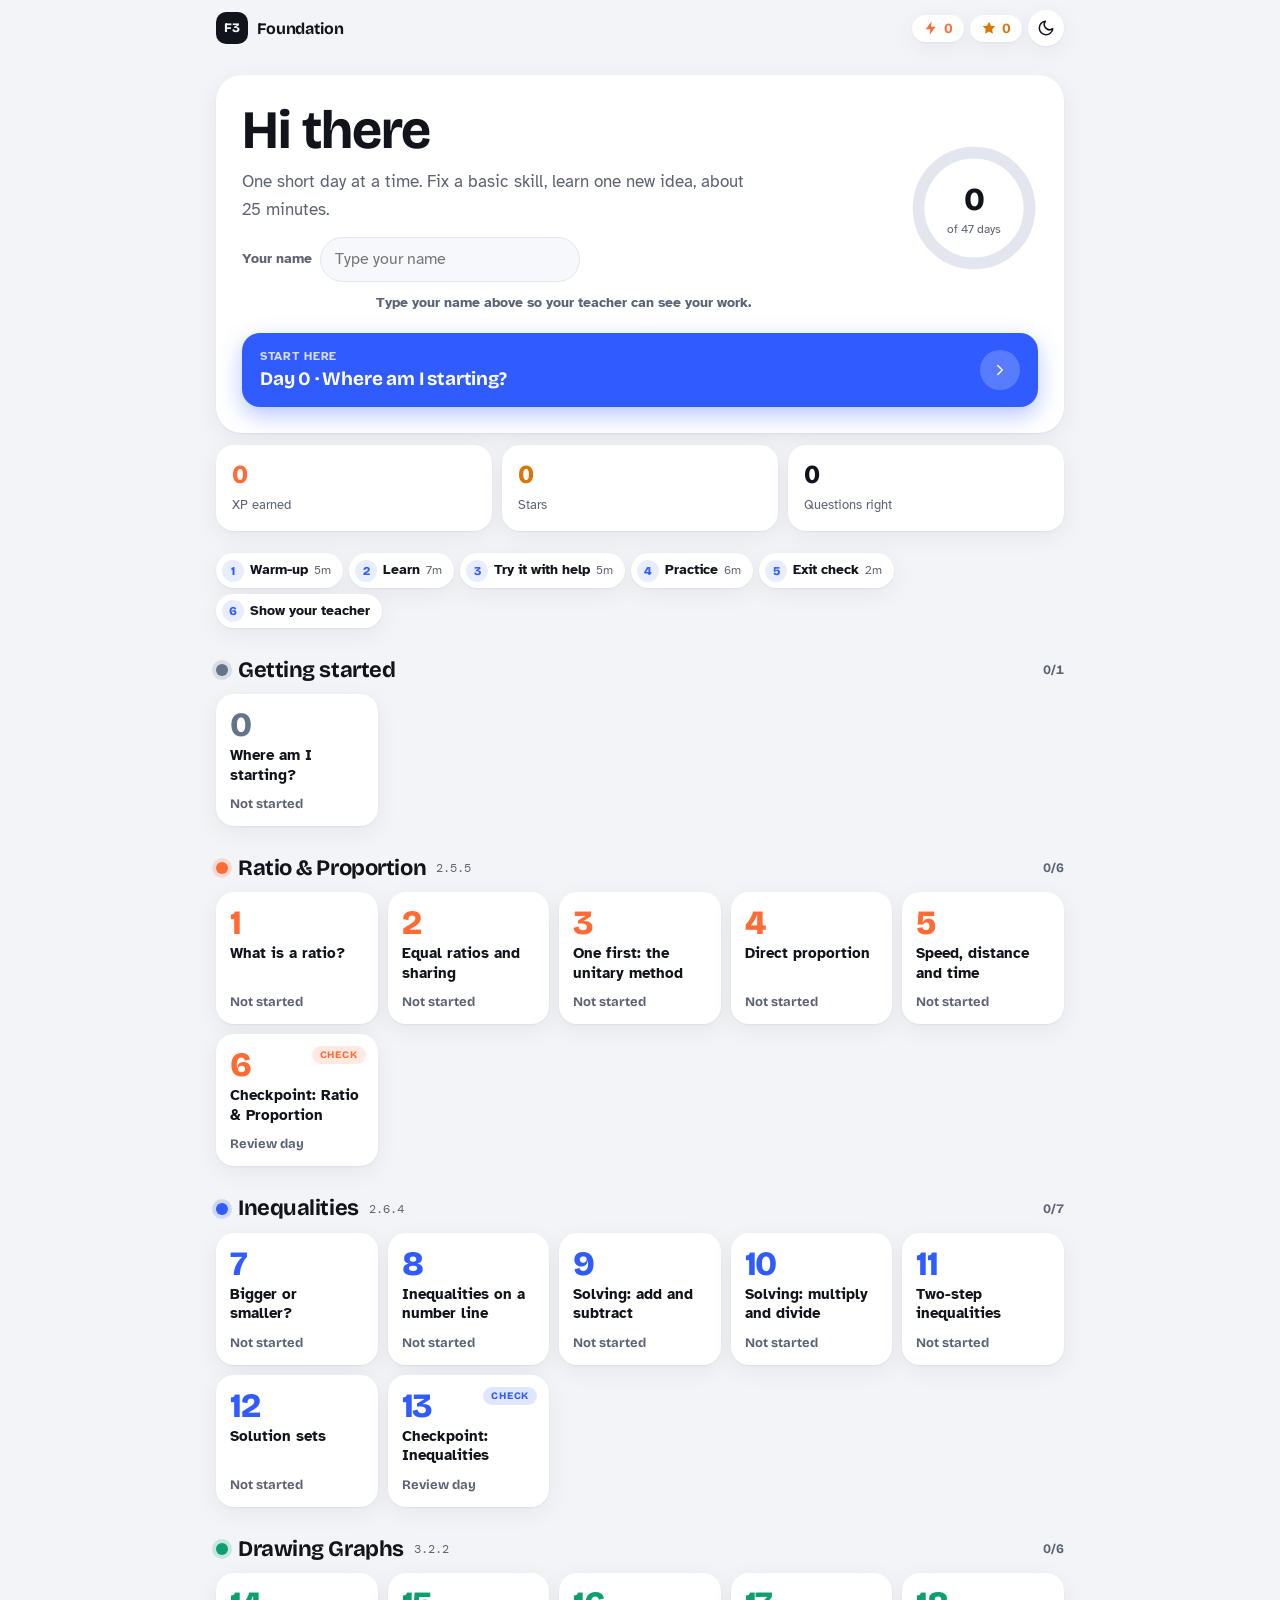
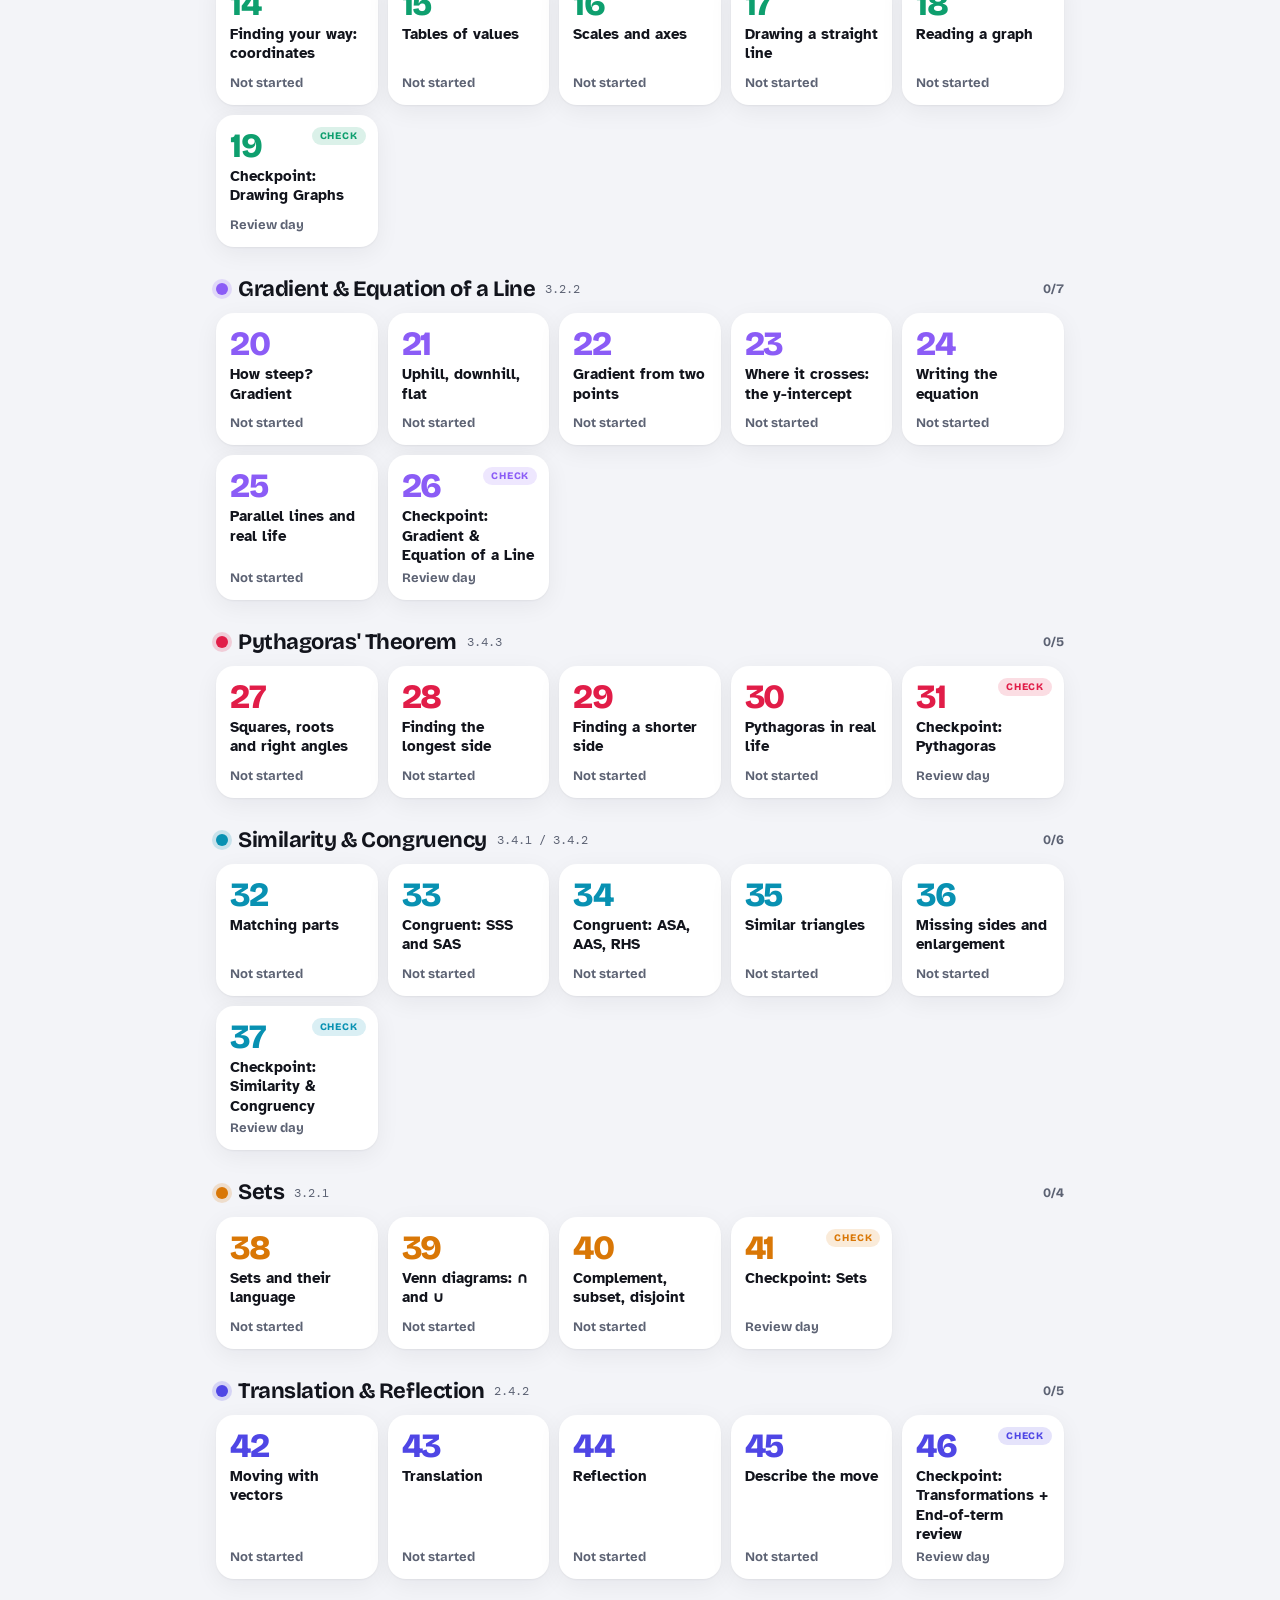
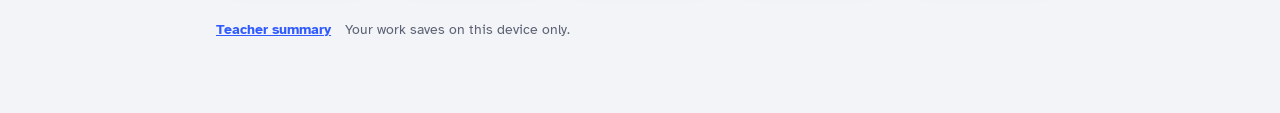
==== commit 94da77a5: "Foundation Workbook: students identify by name instead of class code Co-Authored-By: Claude Opus 5.5" ====
--- a/foundation/index.html
+++ b/foundation/index.html
@@ -1246,15 +1246,16 @@
 
   /* ================= SENDING RESULTS TO THE TEACHER (optional) =================
      Off unless window.WB_CONFIG.endpoint is set (see config.js on the website).
-     Students identify with a CODE (class + register number, e.g. 3B-14) — never a name. */
+     Students identify with the name they typed above (the same "Your name" box used
+     for the on-screen greeting) — sent to the teacher's Google Sheet with their answers. */
   var CFG = window.WB_CONFIG || {}, LOG = !!(CFG.endpoint && MODE === 'screen');
   var QKEY = 'f3-foundation-wb-queue', sending = false;
   function loadQ() { try { return JSON.parse(localStorage.getItem(QKEY)) || []; } catch (e) { return []; } }
   function saveQ(q) { try { localStorage.setItem(QKEY, JSON.stringify(q.slice(-2000))); } catch (e) { /* ignore */ } }
   if (!S.dev) { S.dev = 'd' + Math.random().toString(36).slice(2, 10); }
   function logEv(ev) {
-    if (!LOG || !S.code) return;
-    ev.code = S.code; ev.dev = S.dev; ev.ts = Date.now();
+    if (!LOG || !String(S.name || '').trim()) return;
+    ev.name = S.name.trim(); ev.dev = S.dev; ev.ts = Date.now();
     var q = loadQ(); q.push(ev); saveQ(q); flush();
   }
   function flush() {
@@ -1282,12 +1283,6 @@
     }
     return String(v).slice(0, 200);
   }
-  function validCode(cls, num) {
-    cls = String(cls || '').toUpperCase().replace(/[^A-Z0-9]/g, '').slice(0, 4);
-    num = String(num || '').replace(/[^0-9]/g, '').slice(0, 2);
-    return cls && num && +num > 0 ? cls + '-' + (+num) : '';
-  }
-
   function dayStats(day) {
     var ds = S.d[day.day] || { i: {} }, tot = 0, ok = 0, att = 0, ex = 0, exOk = 0;
     SECTIONS.forEach(function (sec) {
@@ -1442,11 +1437,10 @@
     var h = topbar('<a class="brand" href="#"><span class="brand-mark">F3</span>Foundation</a>');
     h += '<section class="hero"><div><h1 class="hello">Hi' + (S.name ? ', <span class="nm">' + esc(S.name.split(' ')[0]) + '</span>' : ' there') + '</h1>' +
       '<p class="hero-sub">One short day at a time. Fix a basic skill, learn one new idea, about 25 minutes.</p>' +
-      '<div class="namebox"><label for="stu-name">Your name</label><input id="stu-name" autocomplete="off" value="' + esc(S.name || '') + '" placeholder="Type your name"></div></div>' +
+      '<div class="namebox"><label for="stu-name">Your name</label><input id="stu-name" autocomplete="off" value="' + esc(S.name || '') + '" placeholder="Type your name"></div>' +
+      (LOG ? '<p id="namehint" class="sync' + (S.name && S.name.trim() ? ' ok' : ' wait') + '">' + (S.name && S.name.trim() ? 'Your answers go to your teacher.' : 'Type your name above so your teacher can see your work.') + '</p>' : '') + '</div>' +
       '<div class="ring" role="img" aria-label="' + T.done + ' of ' + DAYS.length + ' days done"><svg viewBox="0 0 120 120"><circle class="rb" cx="60" cy="60" r="52"/><circle class="rf" cx="60" cy="60" r="52" stroke-dasharray="' + C2 + '" stroke-dashoffset="' + (C2 * (1 - pct)) + '"/></svg><div class="ring-t"><b>' + T.done + '</b><span>of ' + DAYS.length + ' days</span></div></div>' +
       '<a class="cta" href="#day' + nd.day + '"><div><small>' + (started ? 'Keep going' : (T.done ? 'Up next' : 'Start here')) + '</small><strong>Day ' + nd.day + ' · ' + esc(nd.title) + '</strong></div><span class="go">' + ICON.next + '</span></a></section>';
-    if (LOG && !S.code) h += '<section class="codecard"><h2>Your class code</h2><p>Your teacher gave you a code: your class and your register number. It lets your teacher see your work. <b>Do not type your name.</b></p>' +
-      '<div class="code-row"><label>Class<input id="code-cls" maxlength="4" autocomplete="off" placeholder="3B"></label><label>Register no.<input id="code-num" inputmode="numeric" maxlength="2" autocomplete="off" placeholder="14"></label><button type="button" class="btn check code-save">Save my code</button></div><p class="code-err" id="code-err" aria-live="polite"></p></section>';
     h += '<div class="stats"><div class="stat xp"><b>' + T.xp + '</b><span>XP earned</span></div><div class="stat st"><b>' + T.stars + '</b><span>Stars</span></div><div class="stat"><b>' + T.correct + '</b><span>Questions right</span></div></div>';
     h += '<ol class="flow">' + SECTIONS.map(function (s) { return '<li>' + s.name + ' <span>' + s.min + 'm</span></li>'; }).join('') + '<li>Show your teacher</li></ol>';
     topicOrder().forEach(function (g) {
@@ -1460,7 +1454,7 @@
       });
       h += '</div></section>';
     });
-    h += '<footer class="foot"><a href="#teacher" class="linkbtn">Teacher summary</a>' + (LOG && S.code ? '<span>Your code: <b>' + esc(S.code) + '</b> · your answers go to your teacher.</span><button type="button" class="linkbtn code-change">Change code</button>' : '<span>Your work saves on this device only.</span>') + '</footer>';
+    h += '<footer class="foot"><a href="#teacher" class="linkbtn">Teacher summary</a>' + (LOG && S.name && S.name.trim() ? '<span>Your answers go to your teacher.</span>' : '<span>Your work saves on this device only.</span>') + '</footer>';
     app.innerHTML = h;
     window.scrollTo(0, 0);
   }
@@ -1509,7 +1503,7 @@
       }).join('') + '</fieldset>' +
       '<label class="qlab" for="qn">My question for my teacher</label><textarea id="qn" rows="2" placeholder="Which question confused you? What do you want help with?">' + esc(ds.qn || '') + '</textarea>' +
       '<button type="button" class="btn big markdone' + (ds.done ? ' is-done' : '') + '">' + (ds.done ? ICON.check + 'Day done' : 'Finish this day') + '</button>' +
-      (LOG ? (S.code ? '<p id="sync" class="sync"></p>' : '<p class="sync wait">Add your class code on the home page so your teacher can see this day.</p>') : '') + '</section>';
+      (LOG ? (S.name && S.name.trim() ? '<p id="sync" class="sync"></p>' : '<p class="sync wait">Add your name on the home page so your teacher can see this day.</p>') : '') + '</section>';
     h += '<nav class="pager">' + (idx > 0 ? '<a href="#day' + DAYS[idx - 1].day + '">' + ICON.back + 'Day ' + DAYS[idx - 1].day + '</a>' : '<span></span>') + (idx < DAYS.length - 1 ? '<a href="#day' + DAYS[idx + 1].day + '">Day ' + DAYS[idx + 1].day + ICON.next + '</a>' : '<span></span>') + '</nav>';
     h += '</article>';
     app.innerHTML = h;
@@ -1677,10 +1671,6 @@
     if (cf) { var ds = dayState(cur.day); ds.conf = cf.dataset.c; app.querySelectorAll('.cf').forEach(function (b) { b.classList.toggle('sel', b === cf); }); save(); return; }
     if (t.closest('.markdone')) { var ds2 = dayState(cur.day); ds2.done = true; save(); var mb = t.closest('.markdone'); mb.classList.add('is-done'); mb.innerHTML = ICON.check + 'Day done'; refreshChips();
       var fs = dayStats(cur); logEv({ t: 'finish', day: cur.day, title: cur.title, ok: fs.ok, tot: fs.tot, exOk: fs.exOk, ex: fs.ex, feel: CONF[ds2.conf] || '', qn: String(ds2.qn || '').slice(0, 500) }); setSync(); return; }
-    if (t.closest('.code-save')) { var cd = validCode(document.getElementById('code-cls').value, document.getElementById('code-num').value);
-      var ce = document.getElementById('code-err'); if (!cd) { ce.textContent = 'Type your class (like 3B) and your register number.'; return; }
-      S.code = cd; save(); renderHome(); flush(); return; }
-    if (t.closest('.code-change')) { S.code = ''; save(); renderHome(); return; }
     if (t.closest('.theme')) { var nt = themeNow() === 'dark' ? 'light' : 'dark'; document.documentElement.setAttribute('data-theme', nt); try { localStorage.setItem('f3wb-theme', nt); } catch (x) { /* ignore */ } t.closest('.theme').innerHTML = nt === 'dark' ? ICON.sun : ICON.moon; return; }
     var jp = t.closest('[data-jump]');
     if (jp) { e.preventDefault(); var tg = document.getElementById(jp.dataset.jump); if (tg) tg.scrollIntoView({ behavior: 'smooth', block: 'start' }); return; }
@@ -1692,7 +1682,9 @@
   }
   function onInput(e) {
     var t = e.target;
-    if (t.id === 'stu-name') { S.name = t.value; save(); return; }
+    if (t.id === 'stu-name') { S.name = t.value; save();
+      var nh = document.getElementById('namehint'); if (nh) { var has = !!S.name.trim(); nh.textContent = has ? 'Your answers go to your teacher.' : 'Type your name above so your teacher can see your work.'; nh.className = 'sync' + (has ? ' ok' : ' wait'); if (has) flush(); }
+      return; }
     if (t.id === 'qn' && cur) { dayState(cur.day).qn = t.value; save(); return; }
     var el = t.closest('.item');
     if (el && cur) {
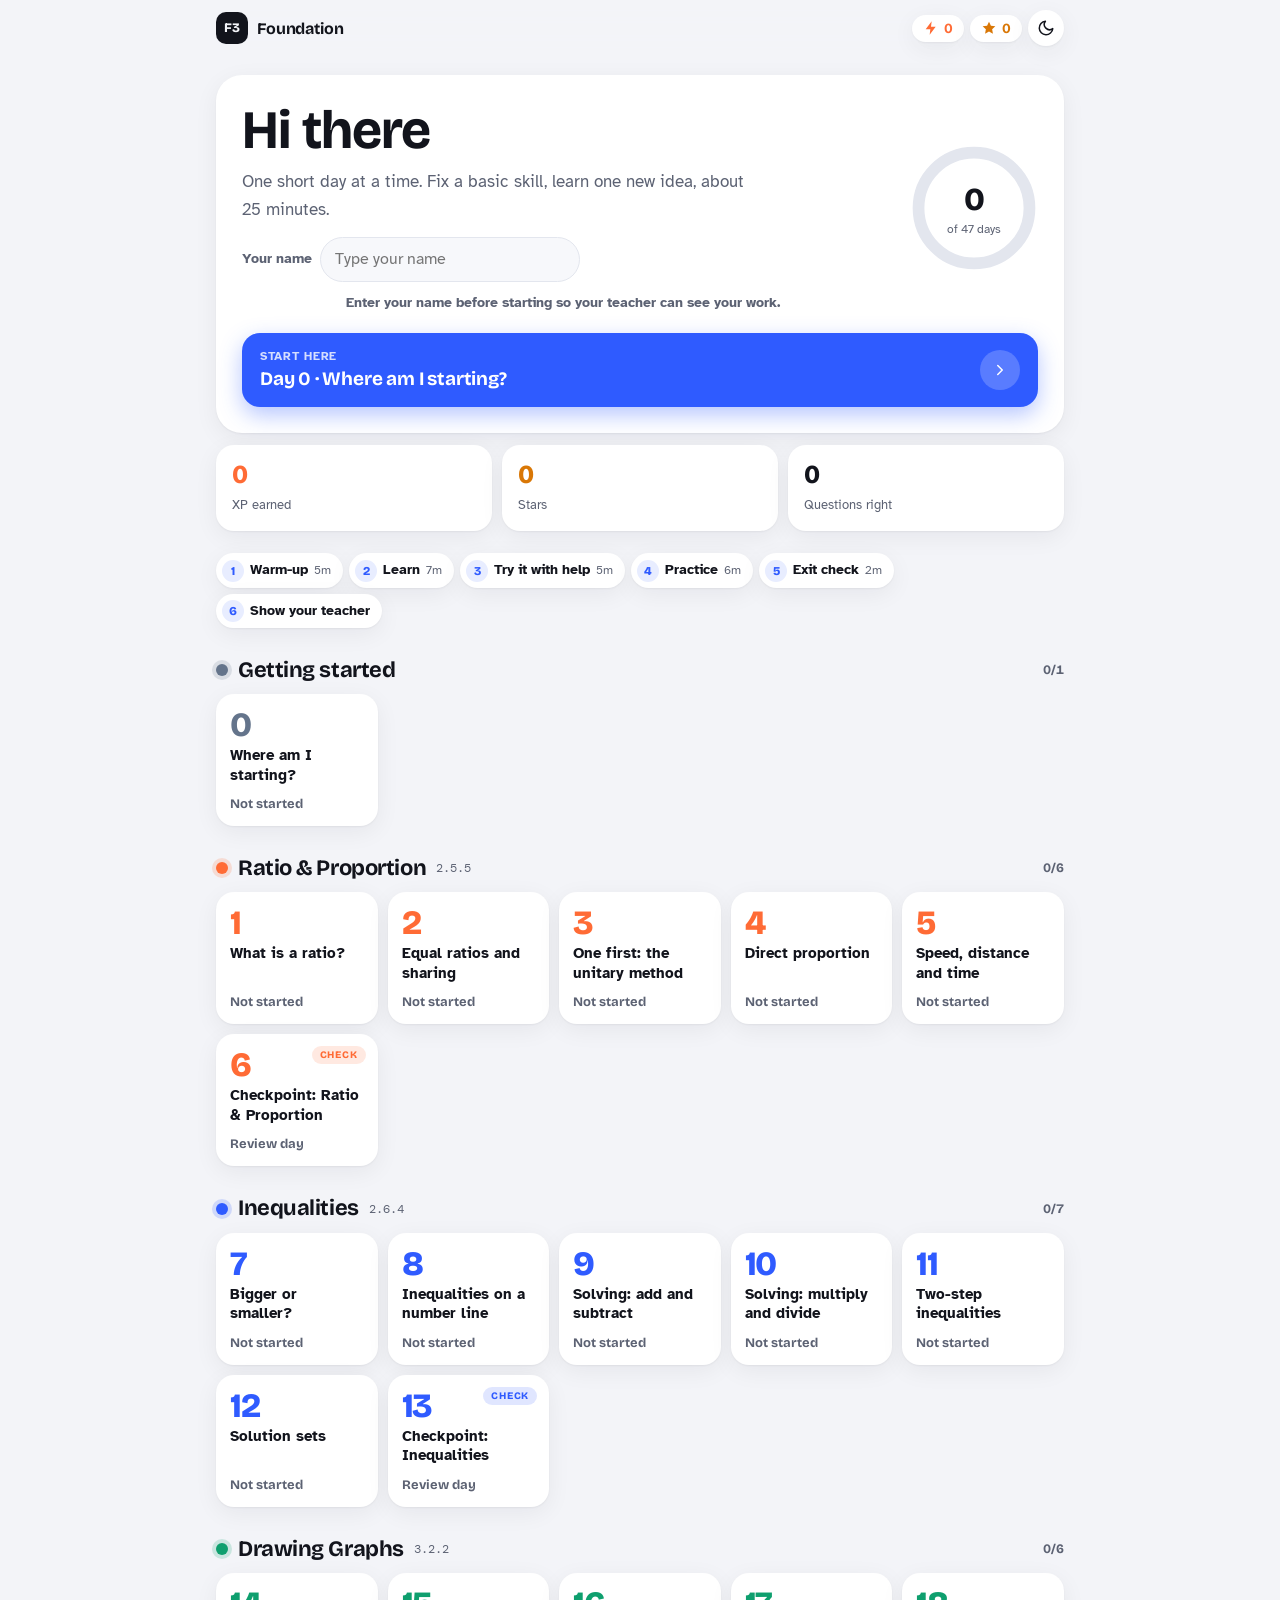
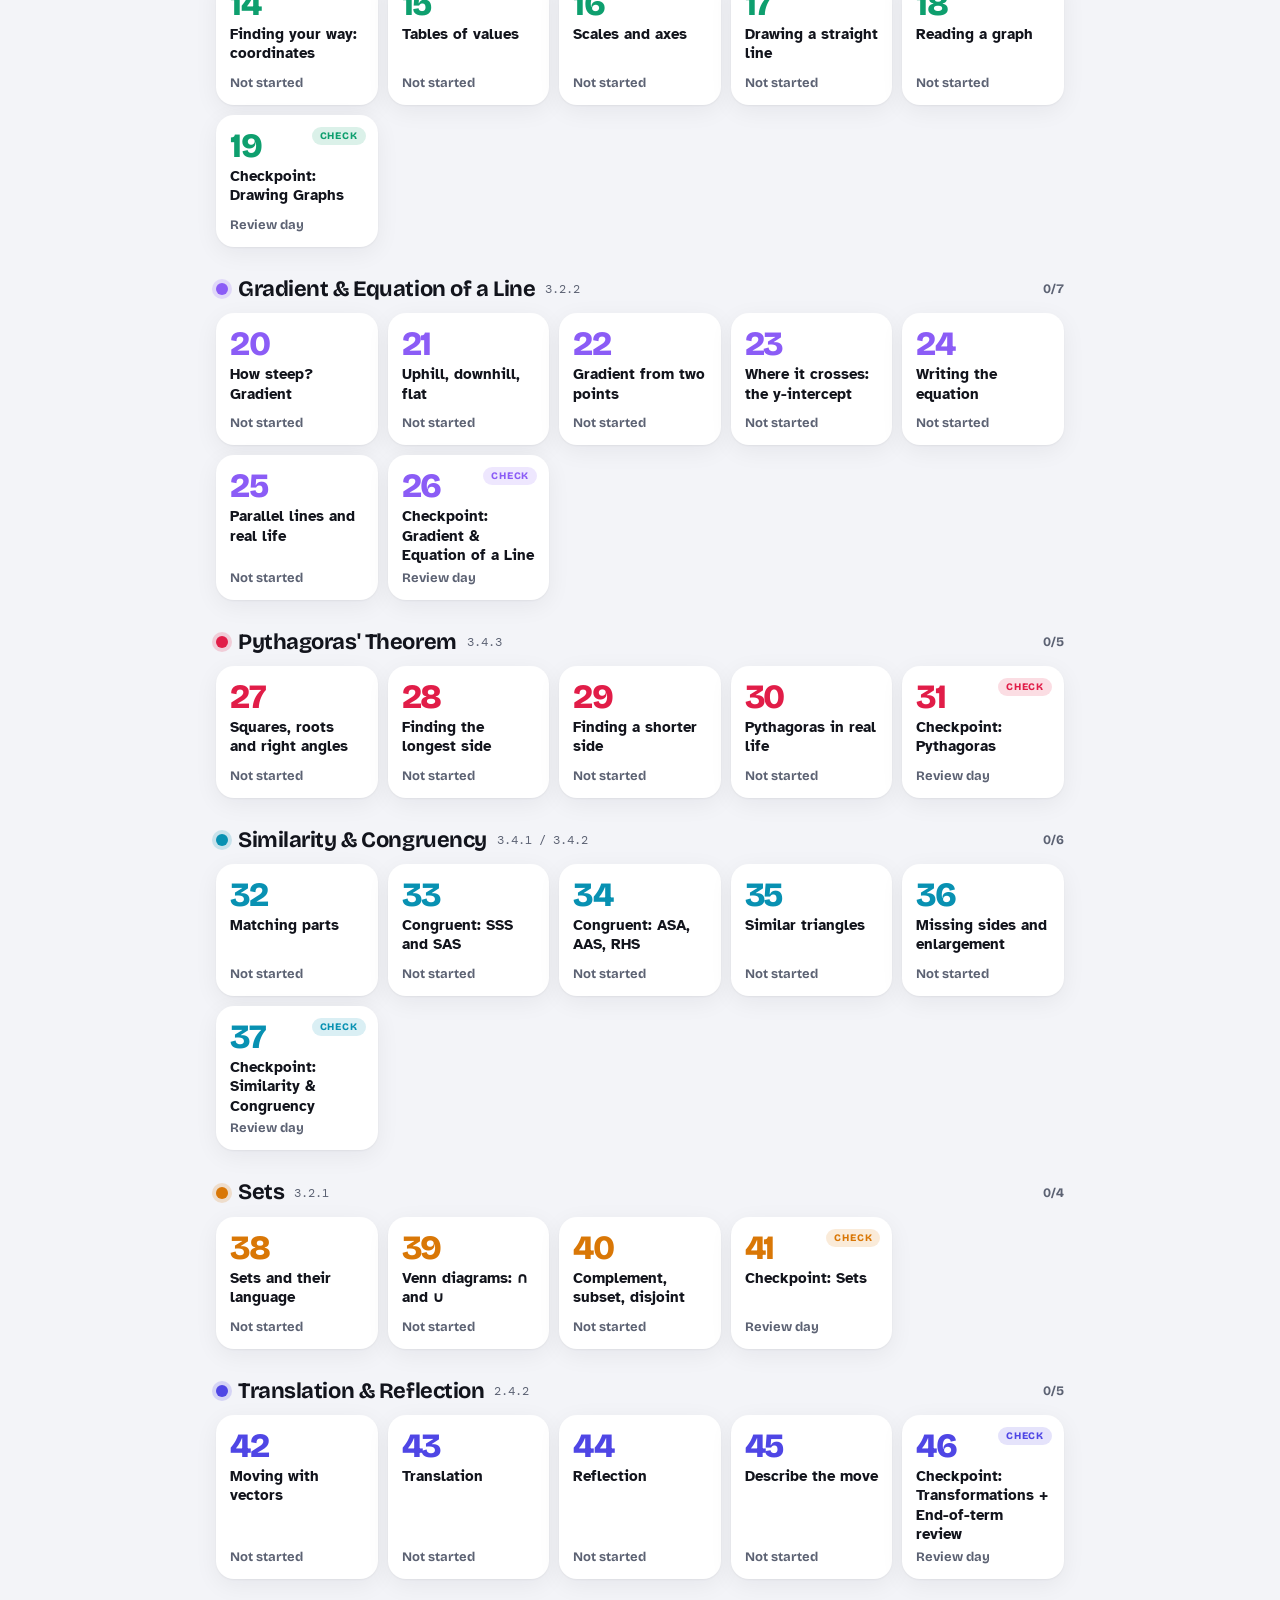
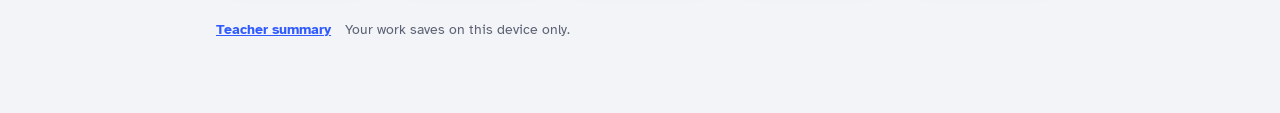
==== commit 49f24c58: "Require student name before workbook day" ====
--- a/foundation/index.html
+++ b/foundation/index.html
@@ -71,6 +71,9 @@
 .namebox label{font-size:14px;font-weight:700;color:var(--muted)}
 .namebox input{font:inherit;font-size:16px;padding:9px 14px;border:1.5px solid var(--line);border-radius:999px;background:var(--surface-2);color:var(--ink);min-width:0;flex:1;max-width:260px}
 .namebox input:focus{border-color:var(--accent);outline:0}
+.namebox input[aria-invalid="true"]{border-color:var(--no)}
+.name-gate{margin:10px 0 0;padding:10px 12px;border-left:3px solid var(--accent);border-radius:6px;background:var(--accent-soft);font-size:14px}
+.name-continue{margin-top:10px}
 .ring{position:relative;width:128px;height:128px}
 .ring svg{width:100%;height:100%;transform:rotate(-90deg)}
 .ring .rb{fill:none;stroke:var(--line);stroke-width:11}
@@ -1249,7 +1252,7 @@
      Students identify with the name they typed above (the same "Your name" box used
      for the on-screen greeting) — sent to the teacher's Google Sheet with their answers. */
   var CFG = window.WB_CONFIG || {}, LOG = !!(CFG.endpoint && MODE === 'screen');
-  var QKEY = 'f3-foundation-wb-queue', sending = false;
+  var QKEY = 'f3-foundation-wb-queue', sending = false, PENDING_DAY = 0;
   function loadQ() { try { return JSON.parse(localStorage.getItem(QKEY)) || []; } catch (e) { return []; } }
   function saveQ(q) { try { localStorage.setItem(QKEY, JSON.stringify(q.slice(-2000))); } catch (e) { /* ignore */ } }
   if (!S.dev) { S.dev = 'd' + Math.random().toString(36).slice(2, 10); }
@@ -1437,8 +1440,9 @@
     var h = topbar('<a class="brand" href="#"><span class="brand-mark">F3</span>Foundation</a>');
     h += '<section class="hero"><div><h1 class="hello">Hi' + (S.name ? ', <span class="nm">' + esc(S.name.split(' ')[0]) + '</span>' : ' there') + '</h1>' +
       '<p class="hero-sub">One short day at a time. Fix a basic skill, learn one new idea, about 25 minutes.</p>' +
-      '<div class="namebox"><label for="stu-name">Your name</label><input id="stu-name" autocomplete="off" value="' + esc(S.name || '') + '" placeholder="Type your name"></div>' +
-      (LOG ? '<p id="namehint" class="sync' + (S.name && S.name.trim() ? ' ok' : ' wait') + '">' + (S.name && S.name.trim() ? 'Your answers go to your teacher.' : 'Type your name above so your teacher can see your work.') + '</p>' : '') + '</div>' +
+      '<div class="namebox"><label for="stu-name">Your name</label><input id="stu-name" type="text" autocomplete="name"' + (LOG ? ' required aria-required="true"' : '') + ' value="' + esc(S.name || '') + '" placeholder="Type your name"></div>' +
+      (LOG ? '<p id="namehint" class="sync' + (S.name && S.name.trim() ? ' ok' : ' wait') + '">' + (S.name && S.name.trim() ? 'Name saved on this device. Your answers can be sent to your teacher.' : 'Enter your name before starting so your teacher can see your work.') + '</p>' : '') +
+      (LOG && PENDING_DAY ? '<p class="name-gate" role="alert">Please enter your name before starting Day ' + PENDING_DAY + '. It will be remembered on this device.</p><button type="button" class="btn name-continue">Continue to Day ' + PENDING_DAY + '</button>' : '') + '</div>' +
       '<div class="ring" role="img" aria-label="' + T.done + ' of ' + DAYS.length + ' days done"><svg viewBox="0 0 120 120"><circle class="rb" cx="60" cy="60" r="52"/><circle class="rf" cx="60" cy="60" r="52" stroke-dasharray="' + C2 + '" stroke-dashoffset="' + (C2 * (1 - pct)) + '"/></svg><div class="ring-t"><b>' + T.done + '</b><span>of ' + DAYS.length + ' days</span></div></div>' +
       '<a class="cta" href="#day' + nd.day + '"><div><small>' + (started ? 'Keep going' : (T.done ? 'Up next' : 'Start here')) + '</small><strong>Day ' + nd.day + ' · ' + esc(nd.title) + '</strong></div><span class="go">' + ICON.next + '</span></a></section>';
     h += '<div class="stats"><div class="stat xp"><b>' + T.xp + '</b><span>XP earned</span></div><div class="stat st"><b>' + T.stars + '</b><span>Stars</span></div><div class="stat"><b>' + T.correct + '</b><span>Questions right</span></div></div>';
@@ -1612,6 +1616,18 @@
 
   function onClick(e) {
     var t = e.target;
+    if (t.closest('.name-continue')) {
+      var nameInput = document.getElementById('stu-name');
+      if (!nameInput || !String(S.name || '').trim()) {
+        if (nameInput) { nameInput.setAttribute('aria-invalid', 'true'); nameInput.focus(); }
+        var nameHint = document.getElementById('namehint');
+        if (nameHint) { nameHint.textContent = 'Enter your name before you continue.'; nameHint.className = 'sync wait'; }
+        return;
+      }
+      var requestedDay = PENDING_DAY; PENDING_DAY = 0;
+      if (requestedDay) renderDay(requestedDay);
+      return;
+    }
     var a = t.closest('a[data-day]');
     var el = t.closest('.item');
     if (t.closest('.printday')) { printDay(cur); return; }
@@ -1683,7 +1699,7 @@
   function onInput(e) {
     var t = e.target;
     if (t.id === 'stu-name') { S.name = t.value; save();
-      var nh = document.getElementById('namehint'); if (nh) { var has = !!S.name.trim(); nh.textContent = has ? 'Your answers go to your teacher.' : 'Type your name above so your teacher can see your work.'; nh.className = 'sync' + (has ? ' ok' : ' wait'); if (has) flush(); }
+      var nh = document.getElementById('namehint'); if (nh) { var has = !!S.name.trim(); if (has) t.removeAttribute('aria-invalid'); nh.textContent = has ? 'Name saved on this device. Your answers can be sent to your teacher.' : 'Enter your name before starting so your teacher can see your work.'; nh.className = 'sync' + (has ? ' ok' : ' wait'); if (has) flush(); }
       return; }
     if (t.id === 'qn' && cur) { dayState(cur.day).qn = t.value; save(); return; }
     var el = t.closest('.item');
@@ -1851,9 +1867,17 @@
   /* ================= ROUTER ================= */
   function route() {
     var hsh = (location.hash || '').replace('#', '');
-    if (/^day\d+$/.test(hsh)) renderDay(+hsh.slice(3));
-    else if (hsh === 'teacher') renderTeacher();
-    else renderHome();
+    if (/^day\d+$/.test(hsh)) {
+      var requestedDay = +hsh.slice(3);
+      if (LOG && !String(S.name || '').trim()) {
+        PENDING_DAY = requestedDay; renderHome();
+        var nameInput = document.getElementById('stu-name');
+        if (nameInput) { nameInput.focus(); nameInput.scrollIntoView({ block: 'center', behavior: 'smooth' }); }
+        return;
+      }
+      PENDING_DAY = 0; renderDay(requestedDay);
+    } else if (hsh === 'teacher') { PENDING_DAY = 0; renderTeacher(); }
+    else { PENDING_DAY = 0; renderHome(); }
   }
   function init() {
     app = document.getElementById('app');
